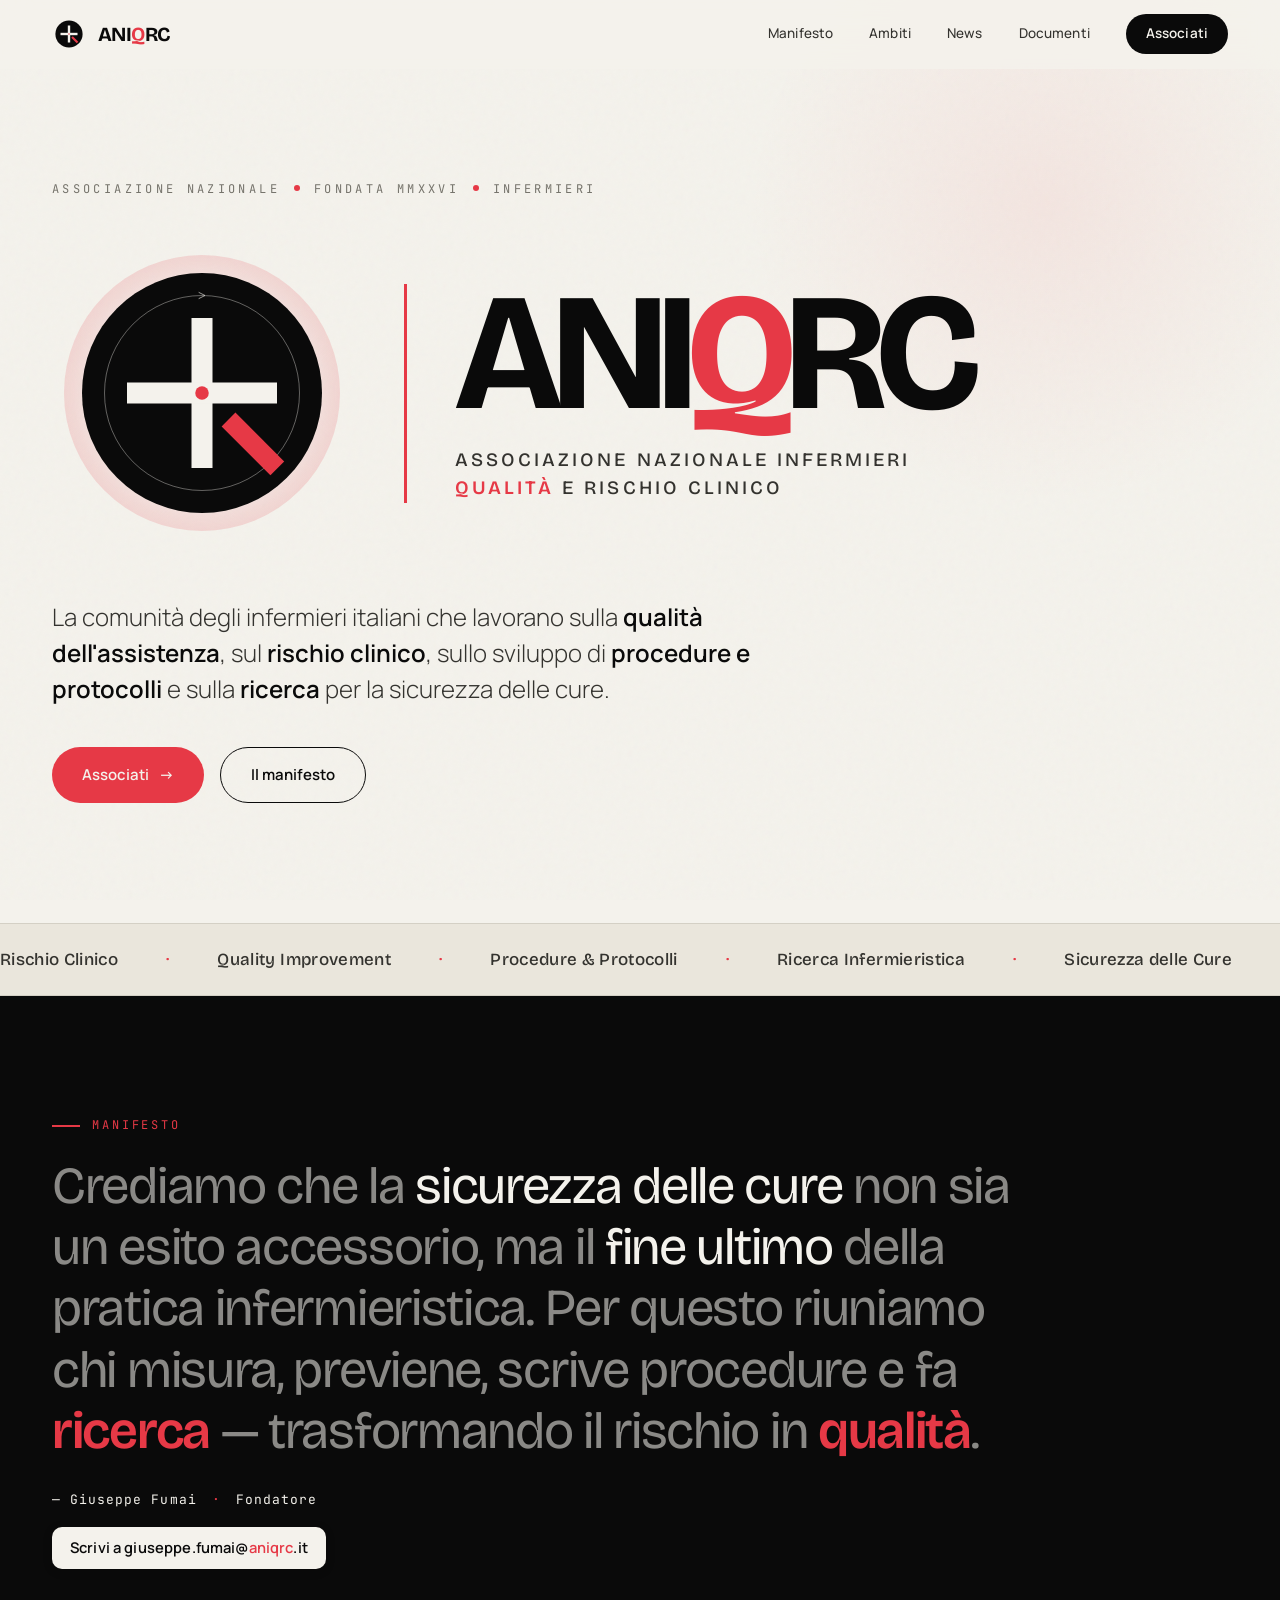
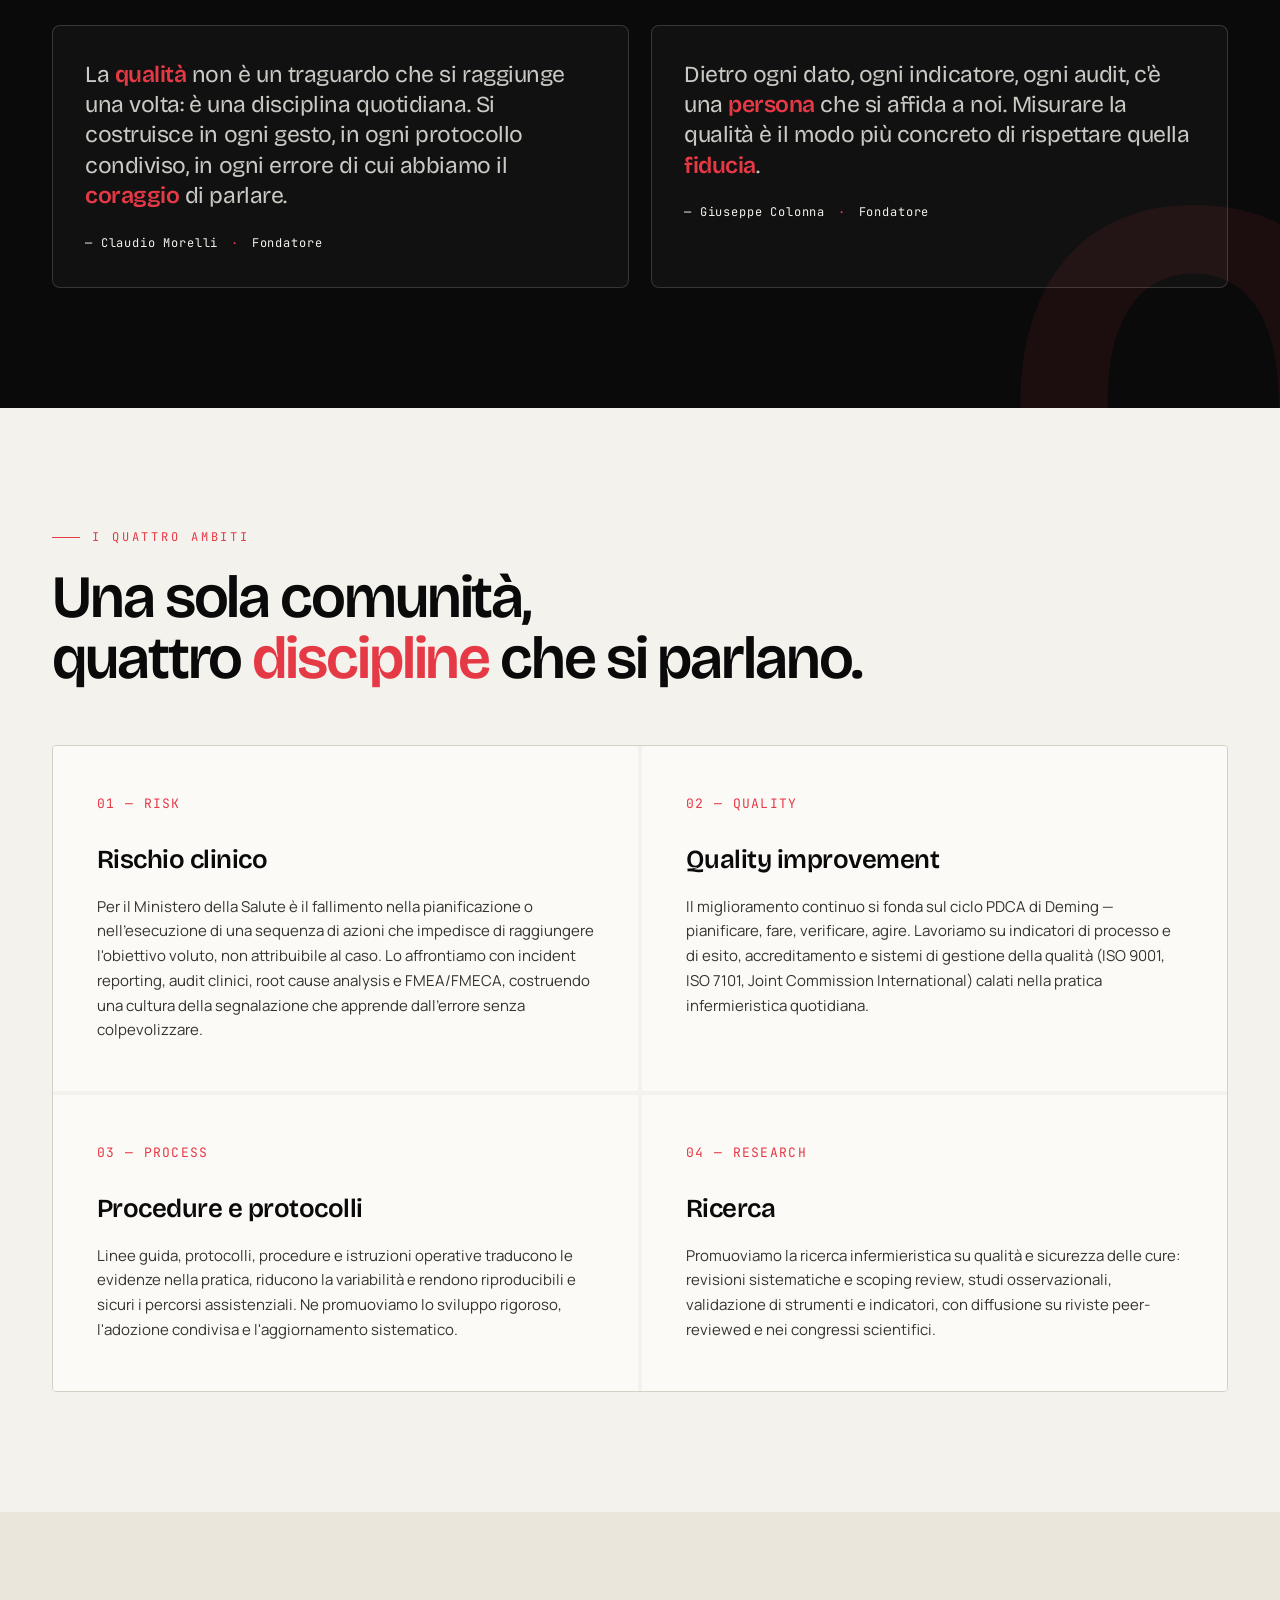
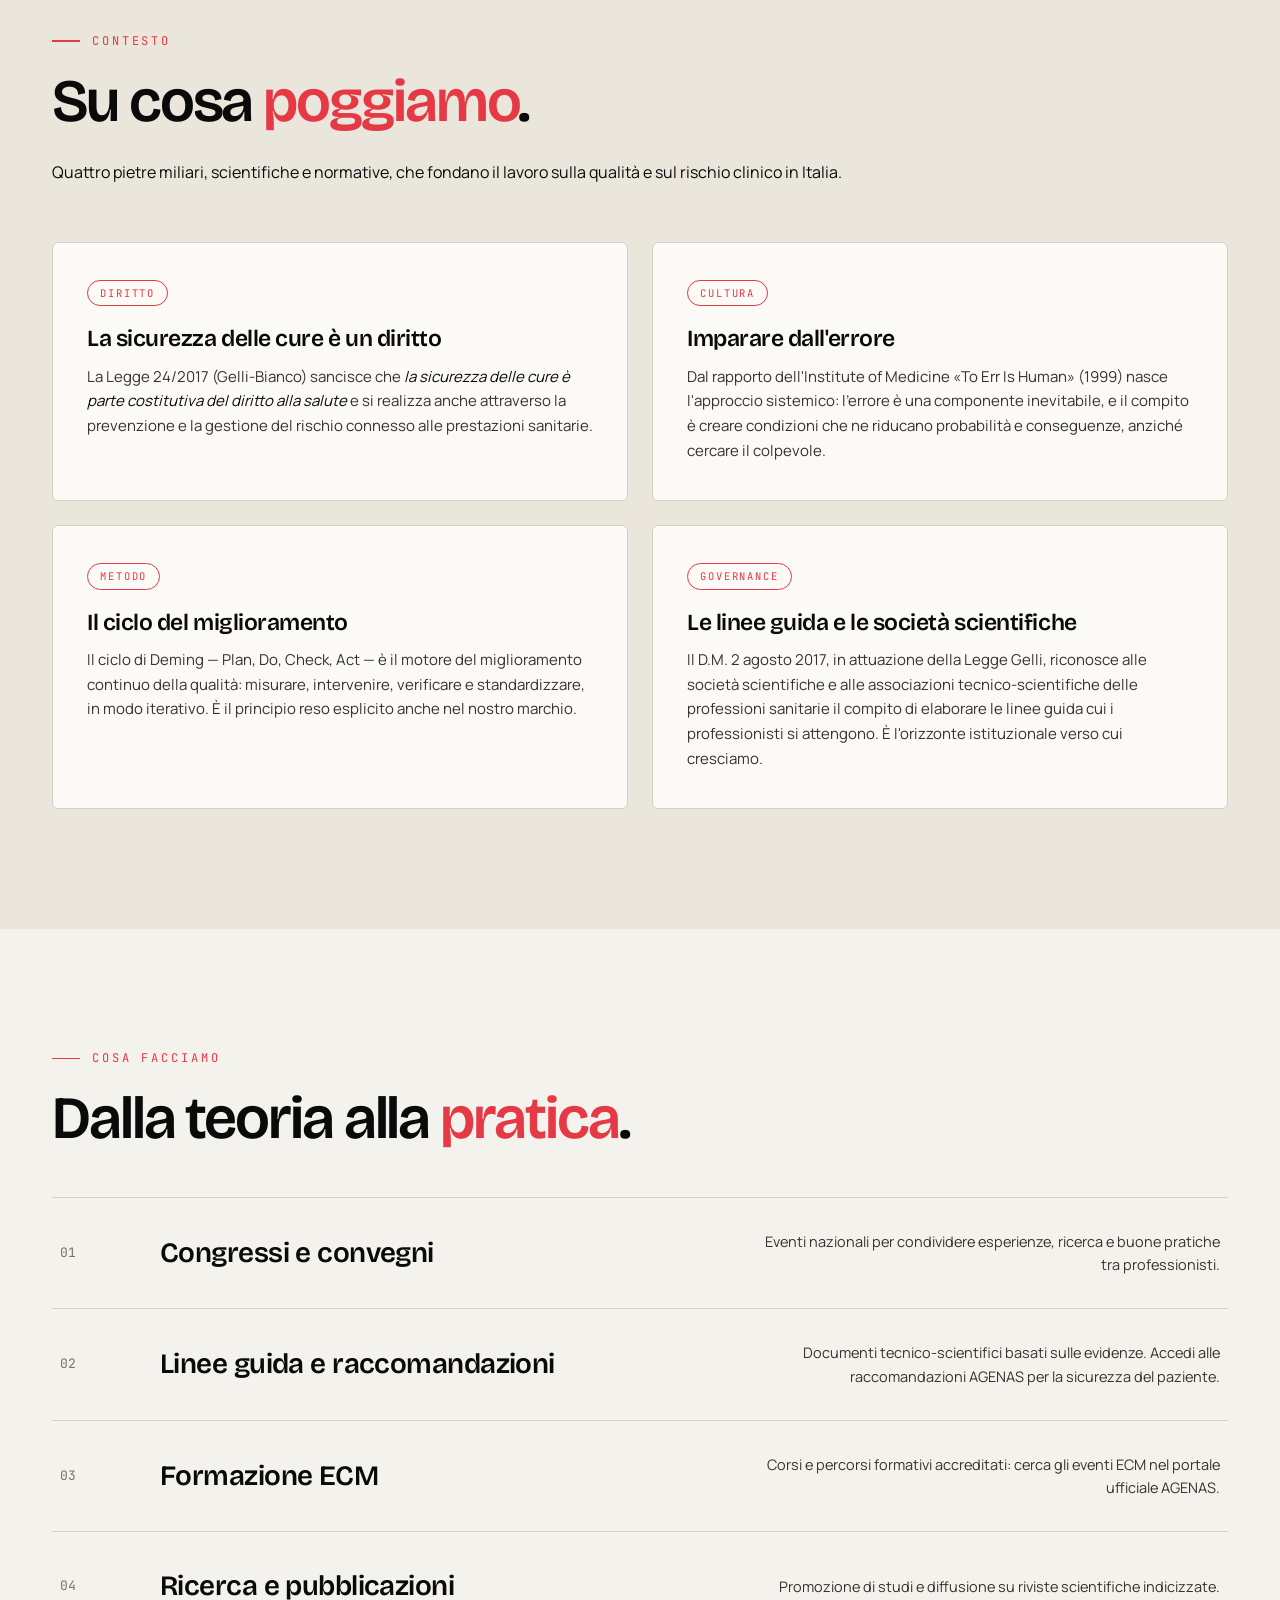
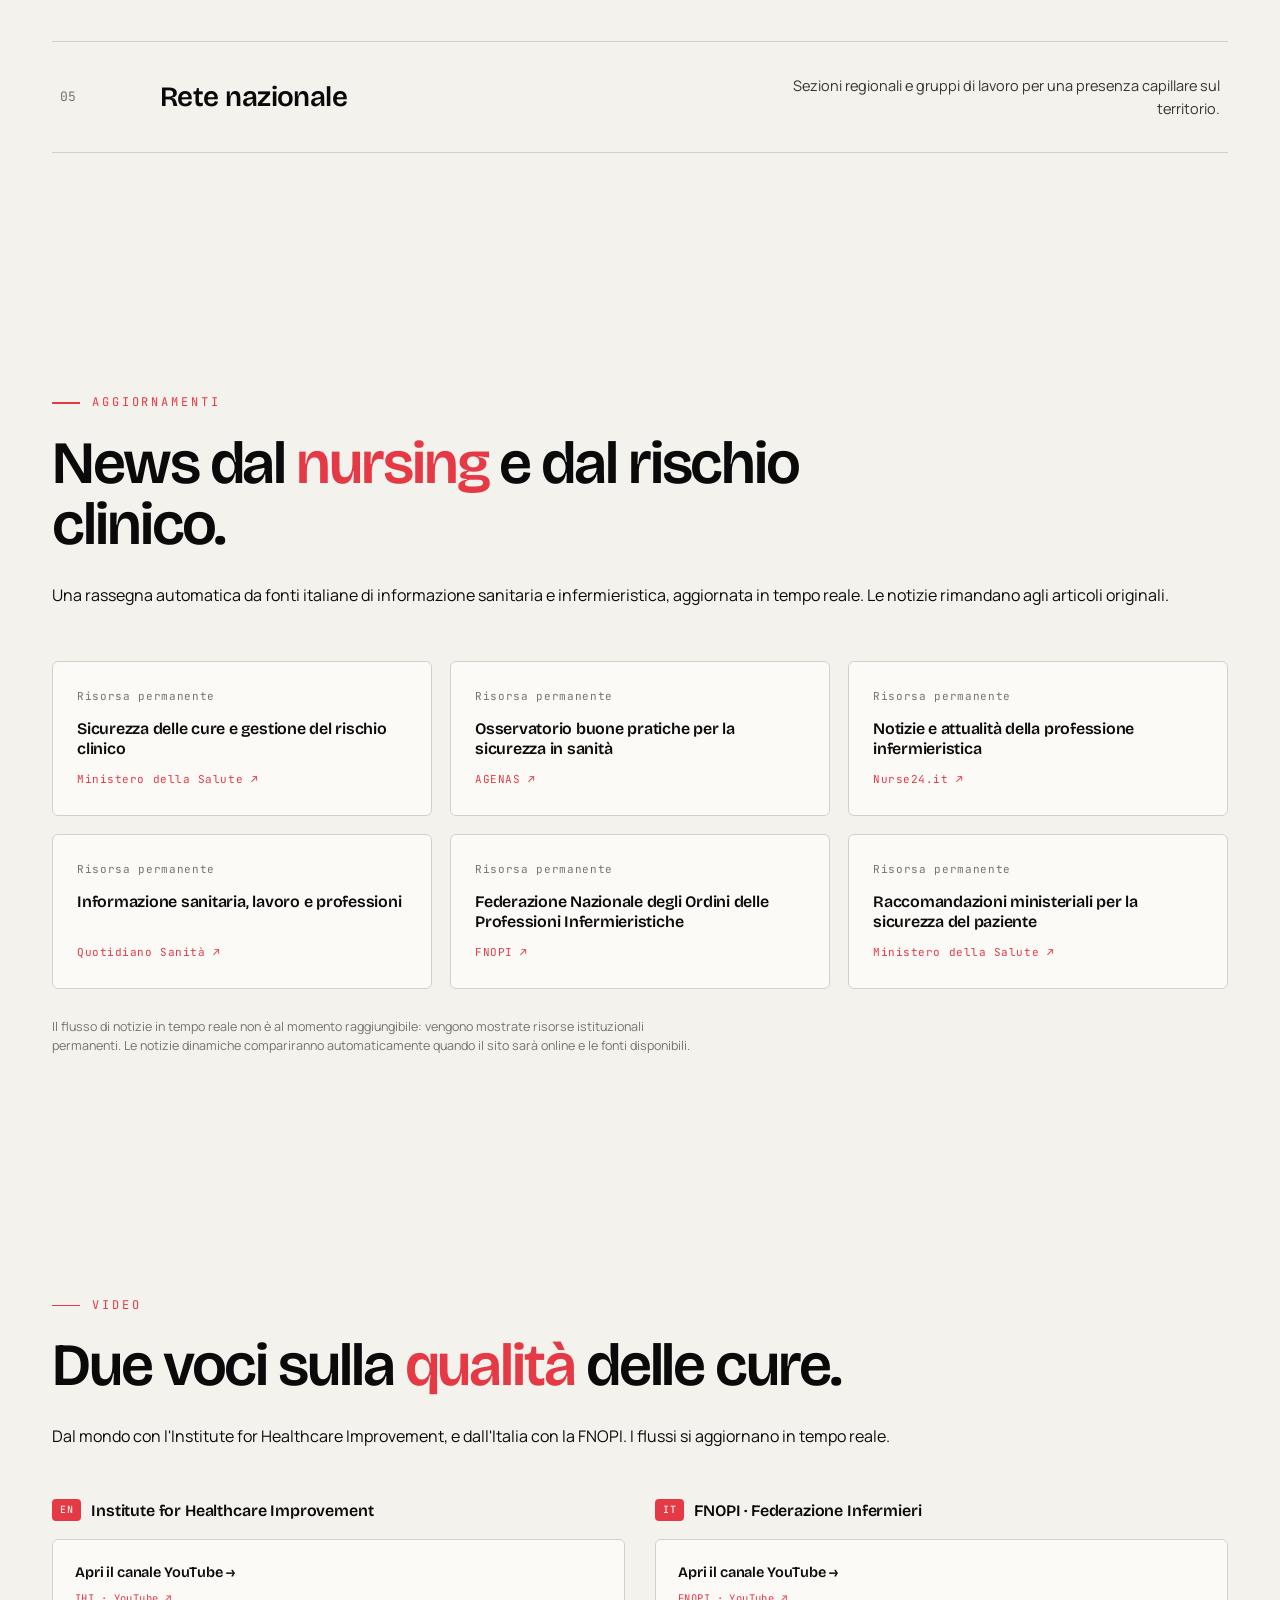
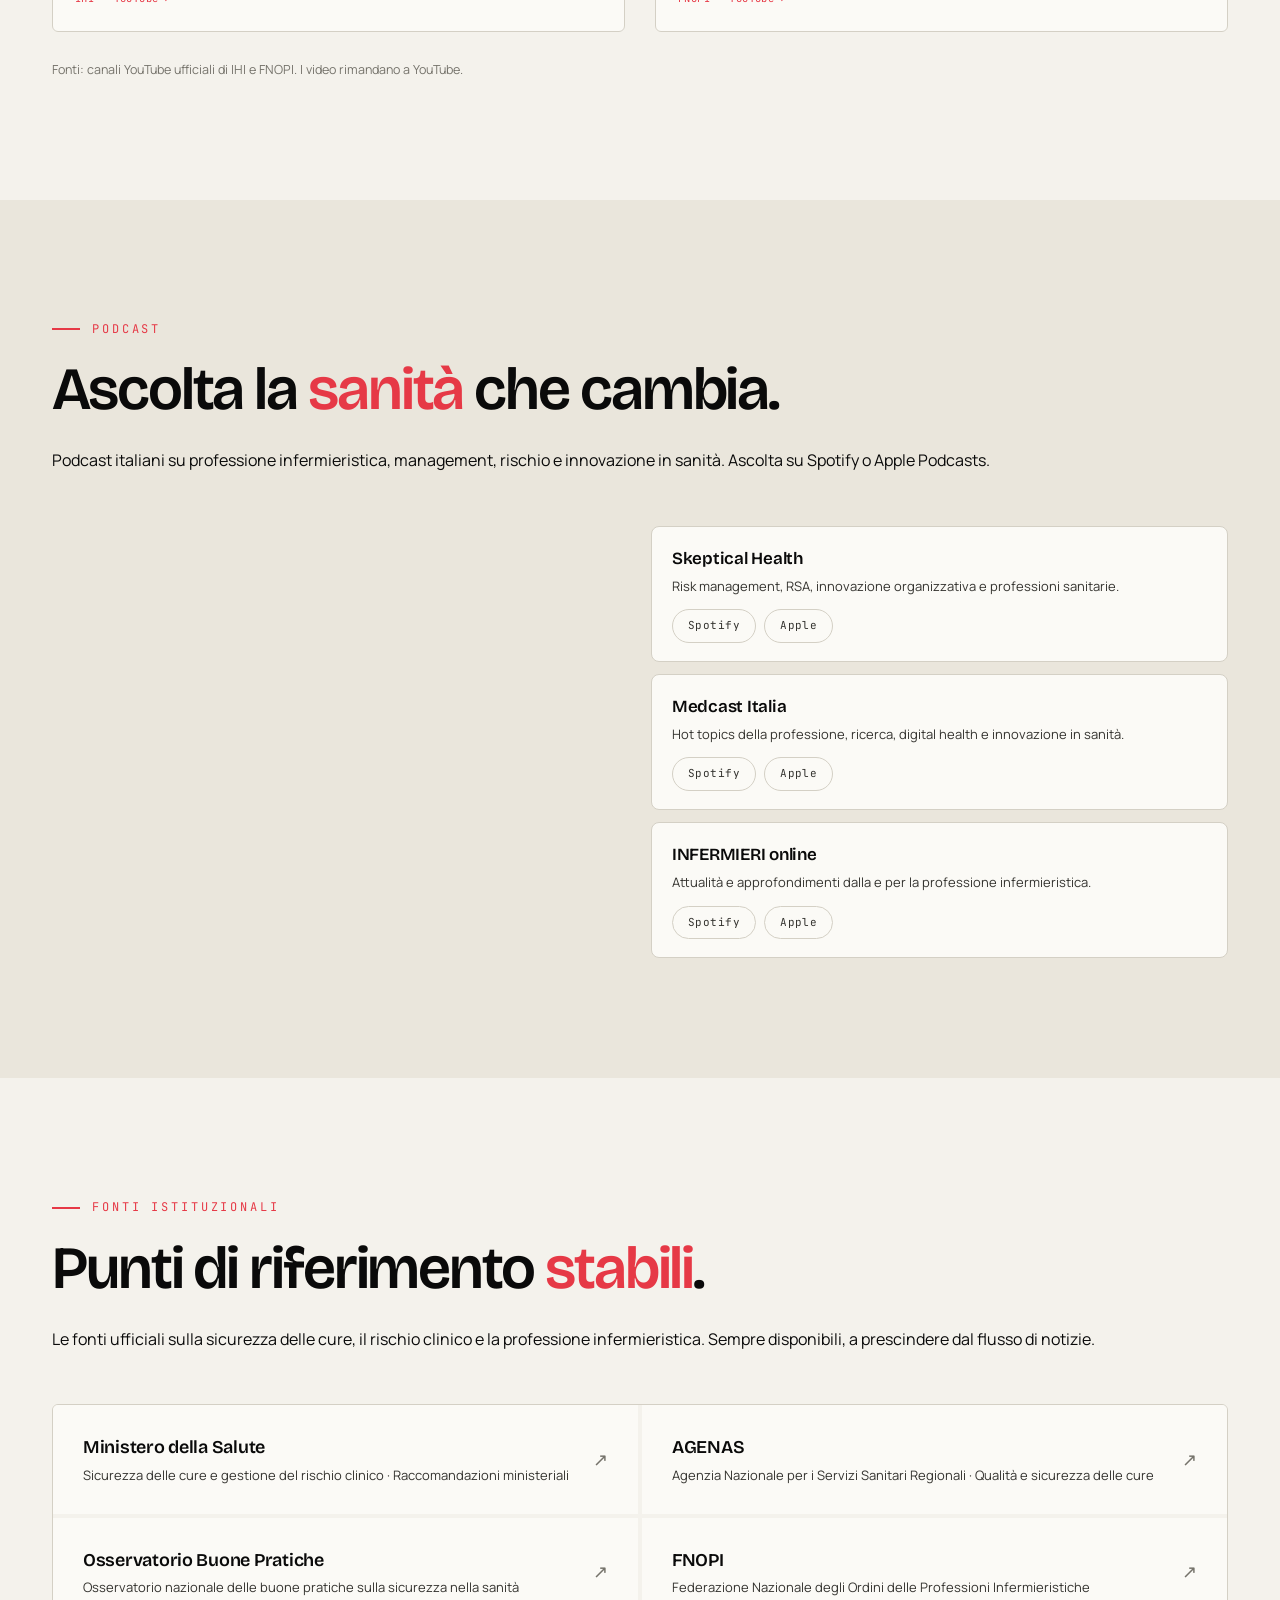
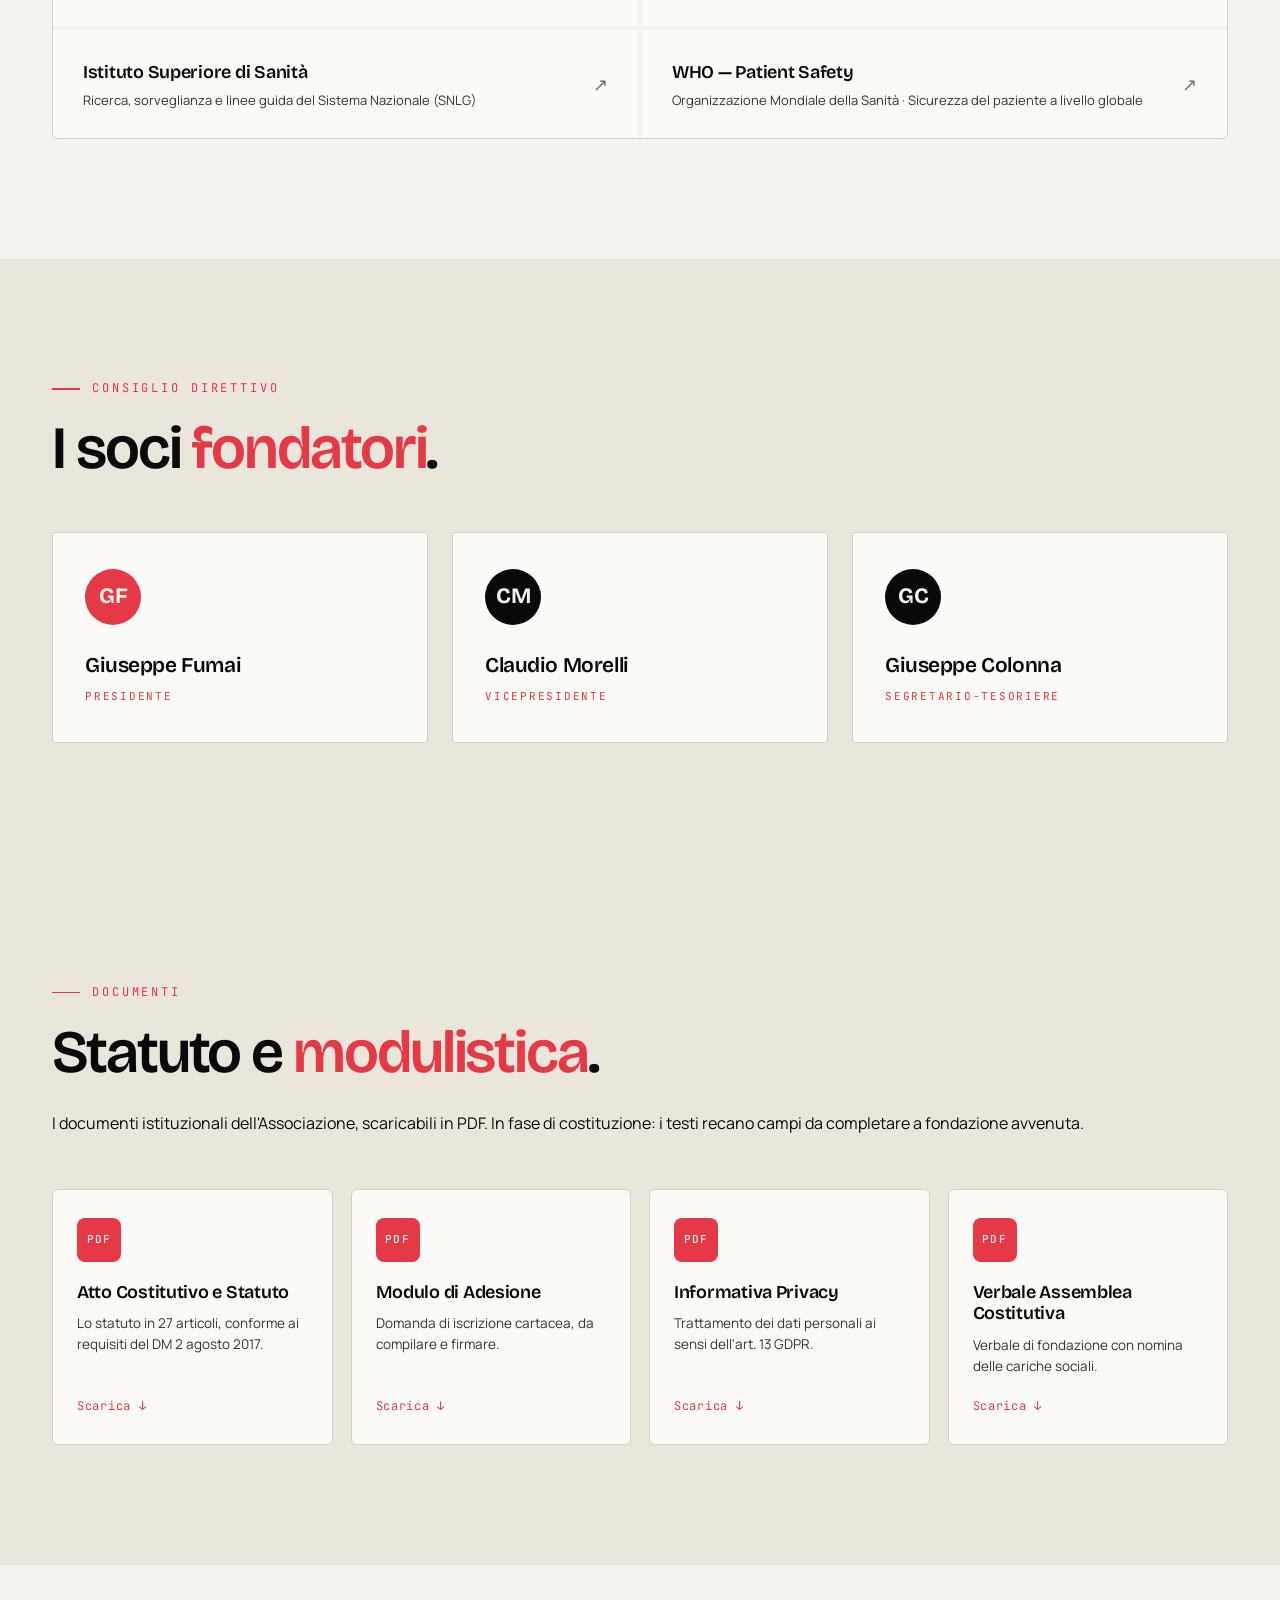
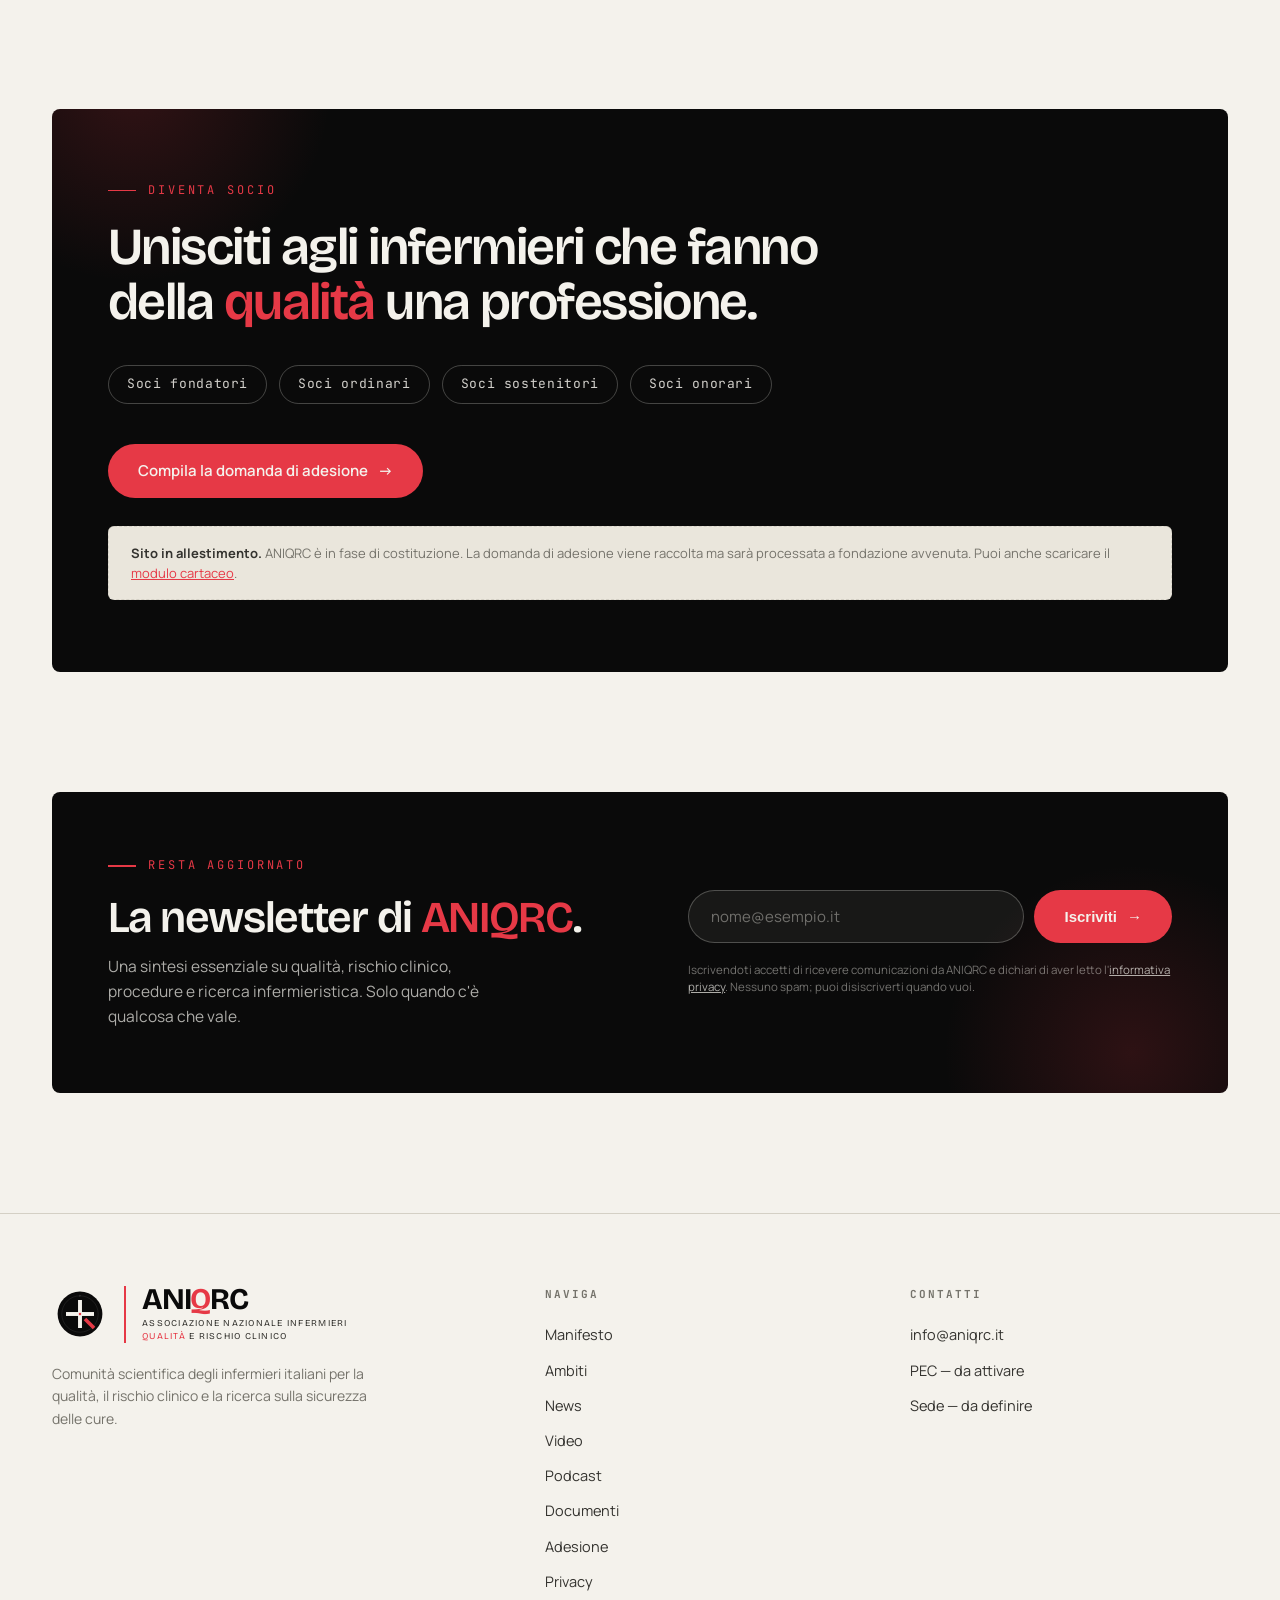
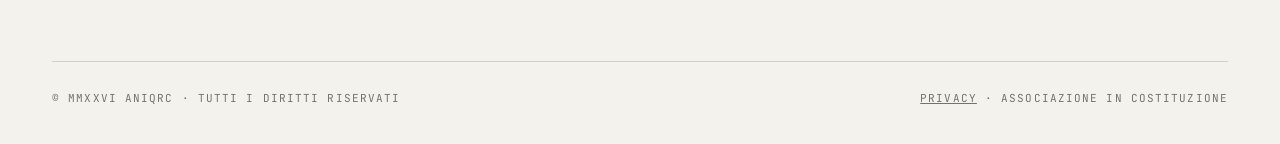
==== index.html @ 749e4c0c "Sostituisci" ====
<!DOCTYPE html>
<html lang="it">
<head>
<meta charset="UTF-8">
<meta name="viewport" content="width=device-width, initial-scale=1.0">
<title>ANIQRC — Associazione Nazionale Infermieri Qualità e Rischio Clinico</title>
<meta name="description" content="ANIQRC — Associazione Nazionale Infermieri Qualità e Rischio Clinico. La comunità degli infermieri italiani per la qualità dell'assistenza, il rischio clinico, le procedure e la ricerca sulla sicurezza delle cure.">
<meta name="theme-color" content="#0A0A0A">
<link rel="icon" type="image/svg+xml" href="favicon.svg">
<link rel="icon" type="image/png" sizes="32x32" href="favicon-32.png">
<link rel="icon" type="image/png" sizes="16x16" href="favicon-16.png">
<link rel="apple-touch-icon" sizes="180x180" href="apple-touch-icon.png">
<link rel="manifest" href="site.webmanifest">
<meta property="og:title" content="ANIQRC — Associazione Nazionale Infermieri Qualità e Rischio Clinico">
<meta property="og:description" content="La comunità degli infermieri italiani per la qualità, il rischio clinico e la ricerca sulla sicurezza delle cure.">
<meta property="og:type" content="website">
<meta property="og:image" content="og-image.png">
<meta name="twitter:card" content="summary_large_image">
<link rel="preconnect" href="https://fonts.googleapis.com">
<link rel="preconnect" href="https://fonts.gstatic.com" crossorigin>
<link href="https://fonts.googleapis.com/css2?family=Bricolage+Grotesque:opsz,wght@12..96,300..800&family=Manrope:wght@300;400;500;600;700&family=JetBrains+Mono:wght@400;500&display=swap" rel="stylesheet">
<style>
  :root {
    --bg: #F4F2EC;
    --bg-warm: #EAE6DC;
    --bg-card: #FBFAF6;
    --ink: #0A0A0A;
    --ink-soft: #34332F;
    --ink-mute: #75736B;
    --accent: #E63946;
    --accent-deep: #C0202E;
    --rule: #D4D0C5;
    --rule-soft: #E2DED4;
    --shadow: rgba(20, 18, 14, 0.08);
  }

  * { margin: 0; padding: 0; box-sizing: border-box; }
  html { scroll-behavior: smooth; }

  body {
    background: var(--bg);
    color: var(--ink);
    font-family: 'Manrope', sans-serif;
    line-height: 1.6;
    -webkit-font-smoothing: antialiased;
    overflow-x: hidden;
  }

  body::before {
    content: '';
    position: fixed;
    inset: 0;
    pointer-events: none;
    z-index: 1;
    opacity: 0.03;
    background-image: url("data:image/svg+xml,%3Csvg viewBox='0 0 200 200' xmlns='http://www.w3.org/2000/svg'%3E%3Cfilter id='n'%3E%3CfeTurbulence type='fractalNoise' baseFrequency='0.8' numOctaves='3'/%3E%3C/filter%3E%3Crect width='100%25' height='100%25' filter='url(%23n)'/%3E%3C/svg%3E");
    mix-blend-mode: multiply;
  }

  ::selection { background: var(--accent); color: var(--bg); }

  .wrap { max-width: 1240px; margin: 0 auto; padding: 0 32px; }

  @media (max-width: 640px) { .wrap { padding: 0 22px; } }

  /* ============ NAV ============ */
  nav {
    position: fixed;
    top: 0; left: 0; right: 0;
    z-index: 100;
    backdrop-filter: blur(14px);
    background: rgba(244, 242, 236, 0.82);
    border-bottom: 1px solid transparent;
    transition: border-color 0.4s, background 0.4s;
  }

  nav.scrolled { border-bottom-color: var(--rule); }

  .nav-inner {
    max-width: 1240px;
    margin: 0 auto;
    padding: 14px 32px;
    display: flex;
    justify-content: space-between;
    align-items: center;
  }

  @media (max-width: 640px) { .nav-inner { padding: 12px 22px; } }

  .nav-logo { display: flex; align-items: center; gap: 12px; text-decoration: none; }
  .nav-logo .nm { width: 34px; height: 34px; }
  .nav-logo .nm svg { width: 100%; height: 100%; display: block; }
  .nav-logo .nt {
    font-family: 'Bricolage Grotesque', sans-serif;
    font-weight: 700;
    font-size: 20px;
    letter-spacing: -0.03em;
    color: var(--ink);
  }
  .nav-logo .nt .q { color: var(--accent); }

  .nav-links { display: flex; gap: 36px; align-items: center; }
  .nav-links a {
    font-size: 13.5px;
    font-weight: 500;
    color: var(--ink-soft);
    text-decoration: none;
    letter-spacing: 0.01em;
    transition: color 0.25s;
    position: relative;
  }
  .nav-links a:not(.nav-cta)::after {
    content: '';
    position: absolute;
    left: 0; bottom: -4px;
    width: 0; height: 1.5px;
    background: var(--accent);
    transition: width 0.3s cubic-bezier(0.16,1,0.3,1);
  }
  .nav-links a:not(.nav-cta):hover { color: var(--ink); }
  .nav-links a:not(.nav-cta):hover::after { width: 100%; }

  .nav-cta {
    background: var(--ink);
    color: var(--bg) !important;
    padding: 9px 20px;
    border-radius: 100px;
    font-weight: 600 !important;
    transition: background 0.3s, transform 0.3s;
  }
  .nav-cta:hover { background: var(--accent); transform: translateY(-1px); }

  @media (max-width: 860px) { .nav-links a:not(.nav-cta) { display: none; } }

  /* ============ HERO ============ */
  .hero {
    position: relative;
    padding: 180px 0 120px;
    overflow: hidden;
  }

  .hero::after {
    content: '';
    position: absolute;
    top: -10%; right: -5%;
    width: 600px; height: 600px;
    background: radial-gradient(circle, rgba(230,57,70,0.07) 0%, transparent 70%);
    pointer-events: none;
    z-index: 0;
  }

  .hero-inner { position: relative; z-index: 2; }

  .hero-eyebrow {
    font-family: 'JetBrains Mono', monospace;
    font-size: 12px;
    letter-spacing: 0.28em;
    text-transform: uppercase;
    color: var(--ink-mute);
    margin-bottom: 44px;
    opacity: 0;
    animation: fadeUp 0.9s cubic-bezier(0.16,1,0.3,1) 0.1s forwards;
  }
  .hero-eyebrow .dot {
    display: inline-block; width: 6px; height: 6px;
    background: var(--accent); border-radius: 50%;
    margin: 0 14px; vertical-align: 2px;
  }

  /* THE BIG LOCKUP */
  .hero-lockup {
    display: flex;
    align-items: center;
    gap: 52px;
    margin-bottom: 56px;
  }

  @media (max-width: 820px) {
    .hero-lockup { flex-direction: column; align-items: flex-start; gap: 32px; }
  }

  .hero-mark {
    width: clamp(180px, 26vw, 300px);
    height: clamp(180px, 26vw, 300px);
    flex-shrink: 0;
    opacity: 0;
    animation: markIn 1.3s cubic-bezier(0.16,1,0.3,1) 0.2s forwards;
  }
  .hero-mark svg { width: 100%; height: 100%; display: block; }

  .cycle-ring {
    transform-origin: 200px 200px;
    animation: spin 36s linear infinite;
  }
  @keyframes spin { to { transform: rotate(360deg); } }

  .hero-text {
    border-left: 3px solid var(--accent);
    padding-left: 48px;
  }

  @media (max-width: 820px) {
    .hero-text { border-left: none; border-top: 3px solid var(--accent); padding-left: 0; padding-top: 32px; }
  }

  .hero-acronym {
    font-family: 'Bricolage Grotesque', sans-serif;
    font-weight: 700;
    font-size: clamp(72px, 13vw, 168px);
    letter-spacing: -0.055em;
    line-height: 0.84;
    color: var(--ink);
    margin-bottom: 22px;
    opacity: 0;
    animation: fadeUp 1s cubic-bezier(0.16,1,0.3,1) 0.35s forwards;
  }
  .hero-acronym .q { color: var(--accent); }

  .hero-name {
    font-family: 'Bricolage Grotesque', sans-serif;
    font-weight: 500;
    font-size: clamp(15px, 1.7vw, 19px);
    letter-spacing: 0.16em;
    text-transform: uppercase;
    color: var(--ink-soft);
    line-height: 1.5;
    opacity: 0;
    animation: fadeUp 1s cubic-bezier(0.16,1,0.3,1) 0.5s forwards;
  }
  .hero-name .q { color: var(--accent); font-weight: 600; }

  .hero-lead {
    font-size: clamp(18px, 2.2vw, 24px);
    line-height: 1.5;
    color: var(--ink-soft);
    max-width: 720px;
    margin-bottom: 40px;
    font-weight: 300;
    opacity: 0;
    animation: fadeUp 1s cubic-bezier(0.16,1,0.3,1) 0.65s forwards;
  }
  .hero-lead strong { font-weight: 600; color: var(--ink); }

  .hero-actions {
    display: flex; gap: 16px; flex-wrap: wrap;
    opacity: 0;
    animation: fadeUp 1s cubic-bezier(0.16,1,0.3,1) 0.8s forwards;
  }

  .btn {
    display: inline-flex; align-items: center; gap: 10px;
    padding: 15px 30px;
    border-radius: 100px;
    font-size: 15px; font-weight: 600;
    text-decoration: none;
    transition: all 0.3s cubic-bezier(0.16,1,0.3,1);
    cursor: pointer; border: none;
  }
  .btn-primary { background: var(--accent); color: var(--bg); }
  .btn-primary:hover { background: var(--accent-deep); transform: translateY(-2px); box-shadow: 0 8px 24px rgba(230,57,70,0.28); }
  .btn-ghost { background: transparent; color: var(--ink); border: 1.5px solid var(--ink); }
  .btn-ghost:hover { background: var(--ink); color: var(--bg); }
  .btn .arrow { transition: transform 0.3s; }
  .btn:hover .arrow { transform: translateX(4px); }

  /* ============ MARQUEE ============ */
  .marquee {
    border-top: 1px solid var(--rule);
    border-bottom: 1px solid var(--rule);
    padding: 22px 0;
    overflow: hidden;
    white-space: nowrap;
    background: var(--bg-warm);
  }
  .marquee-track {
    display: inline-flex;
    gap: 48px;
    animation: scroll-x 32s linear infinite;
    font-family: 'Bricolage Grotesque', sans-serif;
    font-size: 17px; font-weight: 500;
    color: var(--ink-soft);
    letter-spacing: 0.02em;
  }
  .marquee-track span .sep { color: var(--accent); margin-left: 48px; }
  @keyframes scroll-x { to { transform: translateX(-50%); } }

  /* ============ SECTION FRAMEWORK ============ */
  section { position: relative; z-index: 2; }
  .sec-pad { padding: 120px 0; }
  @media (max-width: 640px) { .sec-pad { padding: 80px 0; } }

  .sec-label {
    font-family: 'JetBrains Mono', monospace;
    font-size: 12px;
    letter-spacing: 0.24em;
    text-transform: uppercase;
    color: var(--accent);
    margin-bottom: 20px;
    display: flex; align-items: center; gap: 12px;
  }
  .sec-label::before {
    content: ''; width: 28px; height: 1.5px; background: var(--accent);
  }

  .sec-title {
    font-family: 'Bricolage Grotesque', sans-serif;
    font-weight: 600;
    font-size: clamp(34px, 5vw, 60px);
    letter-spacing: -0.035em;
    line-height: 1.02;
    color: var(--ink);
    margin-bottom: 28px;
    max-width: 880px;
  }
  .sec-title .q, .sec-title .accent { color: var(--accent); }

  /* ============ MANIFESTO ============ */
  .manifesto { background: var(--ink); color: var(--bg); position: relative; overflow: hidden; }
  .manifesto .deco-q {
    position: absolute;
    right: -8%; bottom: -28%;
    font-family: 'Bricolage Grotesque', sans-serif;
    font-weight: 700;
    font-size: 64vh;
    line-height: 1;
    color: var(--accent);
    opacity: 0.08;
    pointer-events: none;
    user-select: none;
  }
  .manifesto .sec-label { color: var(--accent); }
  .manifesto .sec-label::before { background: var(--accent); }
  .manifesto-quote {
    font-family: 'Bricolage Grotesque', sans-serif;
    font-weight: 400;
    font-size: clamp(26px, 4.2vw, 52px);
    letter-spacing: -0.025em;
    line-height: 1.18;
    max-width: 1000px;
    position: relative; z-index: 2;
  }
  .manifesto-quote .hl { color: var(--accent); font-weight: 600; }
  .manifesto-quote .soft { color: rgba(244,242,236,0.55); }

  .manifesto-attr {
    font-family: 'JetBrains Mono', monospace;
    font-size: 13px; letter-spacing: 0.08em;
    color: var(--bg); margin-top: 28px; position: relative; z-index: 2;
  }
  .manifesto-attr span { color: var(--accent); margin: 0 6px; }

  .manifesto-cards {
    display: grid; grid-template-columns: 1fr 1fr; gap: 22px;
    margin-top: 56px; position: relative; z-index: 2;
  }
  @media (max-width: 760px) { .manifesto-cards { grid-template-columns: 1fr; gap: 16px; } }
  .mcard {
    border: 1px solid rgba(244,242,236,0.16);
    border-radius: 8px;
    padding: 34px 32px;
    background: rgba(244,242,236,0.03);
    transition: border-color 0.4s, transform 0.4s cubic-bezier(0.16,1,0.3,1);
  }
  .mcard:hover { border-color: rgba(230,57,70,0.5); transform: translateY(-4px); }
  .mcard-quote {
    font-family: 'Bricolage Grotesque', sans-serif;
    font-weight: 400; font-size: clamp(18px, 2.2vw, 23px);
    letter-spacing: -0.02em; line-height: 1.32;
    color: rgba(244,242,236,0.82); margin-bottom: 22px;
  }
  .mcard-quote .hl { color: var(--accent); font-weight: 600; }
  .mcard-attr {
    font-family: 'JetBrains Mono', monospace;
    font-size: 12px; letter-spacing: 0.07em; color: var(--bg);
  }
  .mcard-attr span { color: var(--accent); margin: 0 5px; }

  /* ============ AMBITI ============ */
  .ambiti-grid {
    display: grid;
    grid-template-columns: repeat(2, 1fr);
    gap: 4px;
    margin-top: 56px;
    border: 1px solid var(--rule);
    border-radius: 4px;
    overflow: hidden;
  }
  @media (max-width: 720px) { .ambiti-grid { grid-template-columns: 1fr; } }

  .ambito {
    background: var(--bg-card);
    padding: 48px 44px;
    position: relative;
    overflow: hidden;
    transition: background 0.4s;
  }
  .ambito::before {
    content: '';
    position: absolute; left: 0; top: 0;
    width: 3px; height: 0;
    background: var(--accent);
    transition: height 0.5s cubic-bezier(0.16,1,0.3,1);
  }
  .ambito:hover { background: #fff; }
  .ambito:hover::before { height: 100%; }

  .ambito-num {
    font-family: 'JetBrains Mono', monospace;
    font-size: 13px;
    color: var(--accent);
    letter-spacing: 0.1em;
    margin-bottom: 24px;
  }
  .ambito h3 {
    font-family: 'Bricolage Grotesque', sans-serif;
    font-weight: 600;
    font-size: 26px;
    letter-spacing: -0.02em;
    color: var(--ink);
    margin-bottom: 14px;
  }
  .ambito p { font-size: 15px; color: var(--ink-soft); line-height: 1.65; }

  /* ============ ATTIVITÀ ============ */
  .attivita-list { margin-top: 48px; border-top: 1px solid var(--rule); }
  .att-row {
    display: grid;
    grid-template-columns: 72px 1fr auto;
    gap: 28px;
    align-items: center;
    padding: 32px 8px;
    border-bottom: 1px solid var(--rule);
    transition: padding 0.4s cubic-bezier(0.16,1,0.3,1), background 0.4s;
    cursor: default;
  }
  .att-row:hover { padding-left: 24px; padding-right: 24px; background: var(--bg-card); }
  .att-row .att-num {
    font-family: 'JetBrains Mono', monospace;
    font-size: 13px; color: var(--ink-mute);
  }
  .att-row .att-name {
    font-family: 'Bricolage Grotesque', sans-serif;
    font-weight: 600;
    font-size: clamp(20px, 2.6vw, 28px);
    letter-spacing: -0.02em;
    color: var(--ink);
  }
  .att-row .att-desc { font-size: 14.5px; color: var(--ink-soft); max-width: 460px; text-align: right; }
  @media (max-width: 720px) {
    .att-row { grid-template-columns: 48px 1fr; }
    .att-row .att-desc { display: none; }
  }
  a.att-row.att-link { text-decoration: none; color: inherit; cursor: pointer; }
  a.att-row.att-link:hover .att-name { color: var(--accent); }
  .att-go { color: var(--accent); font-size: 0.7em; opacity: 0; transform: translateX(-6px); display: inline-block; transition: opacity 0.3s, transform 0.3s; vertical-align: middle; }
  a.att-row.att-link:hover .att-go { opacity: 1; transform: translateX(0); }

  /* ============ DIRETTIVO ============ */
  .direttivo { background: var(--bg-warm); }
  .dir-grid {
    display: grid;
    grid-template-columns: repeat(3, 1fr);
    gap: 24px;
    margin-top: 52px;
  }
  @media (max-width: 720px) { .dir-grid { grid-template-columns: 1fr; gap: 16px; } }

  .dir-card {
    background: var(--bg-card);
    border: 1px solid var(--rule);
    border-radius: 4px;
    padding: 36px 32px;
    transition: transform 0.4s cubic-bezier(0.16,1,0.3,1), box-shadow 0.4s;
  }
  .dir-card:hover { transform: translateY(-4px); box-shadow: 0 16px 40px var(--shadow); }
  .dir-avatar {
    width: 56px; height: 56px;
    border-radius: 50%;
    background: var(--ink);
    color: var(--bg);
    display: flex; align-items: center; justify-content: center;
    font-family: 'Bricolage Grotesque', sans-serif;
    font-weight: 700; font-size: 22px;
    margin-bottom: 24px;
  }
  .dir-card.pres .dir-avatar { background: var(--accent); }
  .dir-name {
    font-family: 'Bricolage Grotesque', sans-serif;
    font-weight: 600; font-size: 21px;
    letter-spacing: -0.02em; color: var(--ink);
    margin-bottom: 6px;
  }
  .dir-role {
    font-family: 'JetBrains Mono', monospace;
    font-size: 11px; letter-spacing: 0.16em; text-transform: uppercase;
    color: var(--accent);
  }

  /* ============ ASSOCIATI / CTA ============ */
  .join-card {
    background: var(--ink);
    color: var(--bg);
    border-radius: 8px;
    padding: 72px 56px;
    position: relative;
    overflow: hidden;
    margin-top: 24px;
  }
  @media (max-width: 640px) { .join-card { padding: 48px 28px; } }
  .join-card::after {
    content: '';
    position: absolute; top: -40%; left: -10%;
    width: 400px; height: 400px;
    background: radial-gradient(circle, rgba(230,57,70,0.18) 0%, transparent 70%);
  }
  .join-inner { position: relative; z-index: 2; }
  .join-card .sec-label { color: var(--accent); }
  .join-card .sec-label::before { background: var(--accent); }
  .join-card h2 {
    font-family: 'Bricolage Grotesque', sans-serif;
    font-weight: 600;
    font-size: clamp(30px, 4.5vw, 52px);
    letter-spacing: -0.03em;
    line-height: 1.05;
    margin-bottom: 24px;
    max-width: 720px;
  }
  .join-card h2 .q { color: var(--accent); }
  .join-categories {
    display: flex; gap: 12px; flex-wrap: wrap;
    margin: 36px 0 40px;
  }
  .join-cat {
    border: 1px solid rgba(244,242,236,0.25);
    border-radius: 100px;
    padding: 8px 18px;
    font-size: 13px;
    color: rgba(244,242,236,0.85);
    font-family: 'JetBrains Mono', monospace;
    letter-spacing: 0.05em;
  }
  .join-cat .q { color: var(--accent); }

  /* ============ FOOTER ============ */
  footer { background: var(--bg); border-top: 1px solid var(--rule); padding: 72px 0 36px; }
  .foot-grid {
    display: grid;
    grid-template-columns: 1.4fr 1fr 1fr;
    gap: 48px;
    margin-bottom: 56px;
  }
  @media (max-width: 720px) { .foot-grid { grid-template-columns: 1fr; gap: 36px; } }

  .foot-brand .fb-lockup { display: flex; align-items: center; gap: 16px; margin-bottom: 20px; }
  .foot-brand .fb-mark { width: 56px; height: 56px; }
  .foot-brand .fb-mark svg { width: 100%; height: 100%; }
  .foot-brand .fb-text {
    border-left: 2px solid var(--accent);
    padding-left: 16px;
  }
  .foot-brand .fb-acr {
    font-family: 'Bricolage Grotesque', sans-serif;
    font-weight: 700; font-size: 30px; letter-spacing: -0.04em;
    line-height: 0.9; color: var(--ink);
  }
  .foot-brand .fb-acr .q { color: var(--accent); }
  .foot-brand .fb-full {
    font-family: 'Bricolage Grotesque', sans-serif;
    font-size: 9px; letter-spacing: 0.14em; text-transform: uppercase;
    color: var(--ink-soft); line-height: 1.45; margin-top: 4px;
  }
  .foot-brand .fb-full .q { color: var(--accent); }
  .foot-brand p { font-size: 14px; color: var(--ink-mute); max-width: 320px; }

  .foot-col h4 {
    font-family: 'JetBrains Mono', monospace;
    font-size: 11px; letter-spacing: 0.18em; text-transform: uppercase;
    color: var(--ink-mute); margin-bottom: 20px;
  }
  .foot-col a, .foot-col p {
    display: block;
    font-size: 14.5px; color: var(--ink-soft);
    text-decoration: none; margin-bottom: 12px;
    transition: color 0.25s;
  }
  .foot-col a:hover { color: var(--accent); }

  .foot-bottom {
    border-top: 1px solid var(--rule);
    padding-top: 28px;
    display: flex; justify-content: space-between; flex-wrap: wrap; gap: 16px;
    font-family: 'JetBrains Mono', monospace;
    font-size: 11px; letter-spacing: 0.1em; text-transform: uppercase;
    color: var(--ink-mute);
  }

  .note-banner {
    background: var(--bg-warm);
    border: 1px dashed var(--rule);
    border-radius: 6px;
    padding: 16px 22px;
    margin-top: 28px;
    font-size: 13px;
    color: var(--ink-mute);
    line-height: 1.55;
  }
  .note-banner strong { color: var(--ink-soft); }

  /* ============ CONTESTO ============ */
  .contesto-grid {
    display: grid;
    grid-template-columns: repeat(2, 1fr);
    gap: 24px;
    margin-top: 56px;
  }
  @media (max-width: 720px) { .contesto-grid { grid-template-columns: 1fr; gap: 16px; } }

  .ctx {
    background: var(--bg-card);
    border: 1px solid var(--rule);
    border-radius: 6px;
    padding: 36px 34px;
    transition: transform 0.4s cubic-bezier(0.16,1,0.3,1), box-shadow 0.4s;
  }
  .ctx:hover { transform: translateY(-4px); box-shadow: 0 16px 40px var(--shadow); }
  .ctx-tag {
    display: inline-block;
    font-family: 'JetBrains Mono', monospace;
    font-size: 10.5px; letter-spacing: 0.18em; text-transform: uppercase;
    color: var(--accent);
    border: 1px solid var(--accent);
    border-radius: 100px;
    padding: 4px 12px;
    margin-bottom: 20px;
  }
  .ctx-h {
    font-family: 'Bricolage Grotesque', sans-serif;
    font-weight: 600; font-size: 23px; letter-spacing: -0.02em;
    color: var(--ink); margin-bottom: 12px; line-height: 1.15;
  }
  .ctx p { font-size: 15px; color: var(--ink-soft); line-height: 1.65; }
  .ctx em { color: var(--ink); font-style: italic; }

  /* ============ NEWS ============ */
  .news-grid {
    display: grid;
    grid-template-columns: repeat(3, 1fr);
    gap: 18px;
    margin-top: 52px;
    min-height: 120px;
  }
  @media (max-width: 940px) { .news-grid { grid-template-columns: repeat(2, 1fr); } }
  @media (max-width: 620px) { .news-grid { grid-template-columns: 1fr; } }

  .news-loading {
    grid-column: 1 / -1;
    font-family: 'JetBrains Mono', monospace;
    font-size: 13px; color: var(--ink-mute); letter-spacing: 0.05em;
    padding: 32px 0;
  }
  .news-loading::after { content: ''; animation: dots 1.4s steps(4,end) infinite; }
  @keyframes dots { 0%{content:'';} 25%{content:'.';} 50%{content:'..';} 75%{content:'...';} }

  .news-card {
    background: var(--bg-card);
    border: 1px solid var(--rule);
    border-radius: 6px;
    padding: 26px 24px;
    display: flex; flex-direction: column;
    text-decoration: none;
    transition: transform 0.35s cubic-bezier(0.16,1,0.3,1), box-shadow 0.35s, border-color 0.35s;
    position: relative; overflow: hidden;
  }
  .news-card::before {
    content: ''; position: absolute; left:0; top:0; height: 3px; width: 0;
    background: var(--accent); transition: width 0.4s cubic-bezier(0.16,1,0.3,1);
  }
  .news-card:hover { transform: translateY(-4px); box-shadow: 0 16px 40px var(--shadow); border-color: var(--accent); }
  .news-card:hover::before { width: 100%; }

  .news-date {
    font-family: 'JetBrains Mono', monospace;
    font-size: 11px; letter-spacing: 0.06em; color: var(--ink-mute);
    margin-bottom: 14px;
  }
  .news-title {
    font-family: 'Bricolage Grotesque', sans-serif;
    font-weight: 600; font-size: 18px; line-height: 1.25; letter-spacing: -0.015em;
    color: var(--ink); margin-bottom: 12px;
  }
  .news-excerpt {
    font-size: 13.5px; color: var(--ink-soft); line-height: 1.55;
    margin-bottom: 20px; flex: 1;
  }
  .news-source {
    font-family: 'JetBrains Mono', monospace;
    font-size: 11px; letter-spacing: 0.05em; color: var(--accent);
    margin-top: auto;
  }
  .news-note {
    margin-top: 28px; font-size: 12.5px; color: var(--ink-mute);
    line-height: 1.55; max-width: 640px;
  }

  /* fallback resource cards reuse .news-card */
  .news-card.res .news-title { font-size: 16px; }

  /* ============ NEWSLETTER ============ */
  .nl-card {
    background: var(--ink);
    color: var(--bg);
    border-radius: 8px;
    padding: 64px 56px;
    display: grid;
    grid-template-columns: 1.1fr 1fr;
    gap: 48px;
    align-items: center;
    position: relative;
    overflow: hidden;
  }
  @media (max-width: 820px) { .nl-card { grid-template-columns: 1fr; gap: 32px; padding: 48px 30px; } }
  .nl-card::after {
    content: '';
    position: absolute; bottom: -50%; right: -8%;
    width: 380px; height: 380px;
    background: radial-gradient(circle, rgba(230,57,70,0.16) 0%, transparent 70%);
    pointer-events: none;
  }
  .nl-card .sec-label { color: var(--accent); }
  .nl-card .sec-label::before { background: var(--accent); }
  .nl-left { position: relative; z-index: 2; }
  .nl-title {
    font-family: 'Bricolage Grotesque', sans-serif;
    font-weight: 600; font-size: clamp(28px, 4vw, 44px);
    letter-spacing: -0.03em; line-height: 1.02; margin-bottom: 14px;
  }
  .nl-title .q { color: var(--accent); }
  .nl-sub { font-size: 15.5px; color: rgba(244,242,236,0.7); line-height: 1.6; max-width: 420px; }
  .nl-right { position: relative; z-index: 2; }
  .nl-form { display: flex; gap: 10px; flex-wrap: wrap; }
  .nl-input {
    flex: 1; min-width: 180px;
    background: rgba(244,242,236,0.06);
    border: 1.5px solid rgba(244,242,236,0.25);
    border-radius: 100px;
    padding: 15px 22px;
    color: var(--bg);
    font-family: 'Manrope', sans-serif; font-size: 15px;
    transition: border-color 0.3s, background 0.3s;
  }
  .nl-input::placeholder { color: rgba(244,242,236,0.4); }
  .nl-input:focus { outline: none; border-color: var(--accent); background: rgba(244,242,236,0.1); }
  .nl-input.err { border-color: var(--accent); }
  .nl-btn { white-space: nowrap; }
  .nl-msg {
    margin-top: 16px; font-size: 14px; font-weight: 500;
    min-height: 20px; opacity: 0; transition: opacity 0.3s;
  }
  .nl-msg.show { opacity: 1; }
  .nl-msg.ok { color: #5FBF8B; }
  .nl-msg.bad { color: var(--accent-soft, #FF6B74); }
  .nl-privacy { margin-top: 18px; font-size: 11.5px; color: rgba(244,242,236,0.45); line-height: 1.5; }

  /* ============ FONTI ISTITUZIONALI ============ */
  .fonti-list {
    margin-top: 52px;
    display: grid;
    grid-template-columns: repeat(2, 1fr);
    gap: 4px;
    border: 1px solid var(--rule);
    border-radius: 6px;
    overflow: hidden;
  }
  @media (max-width: 720px) { .fonti-list { grid-template-columns: 1fr; } }
  .fonte {
    display: flex; align-items: center; justify-content: space-between; gap: 20px;
    background: var(--bg-card);
    padding: 28px 30px;
    text-decoration: none;
    transition: background 0.3s, padding 0.3s cubic-bezier(0.16,1,0.3,1);
    position: relative;
  }
  .fonte::before {
    content: ''; position: absolute; left: 0; top: 0; bottom: 0; width: 3px;
    background: var(--accent); transform: scaleY(0); transform-origin: top;
    transition: transform 0.4s cubic-bezier(0.16,1,0.3,1);
  }
  .fonte:hover { background: #fff; padding-left: 38px; }
  .fonte:hover::before { transform: scaleY(1); }
  .fonte-name {
    font-family: 'Bricolage Grotesque', sans-serif;
    font-weight: 600; font-size: 18px; letter-spacing: -0.015em;
    color: var(--ink); margin-bottom: 4px;
  }
  .fonte-desc { font-size: 13px; color: var(--ink-soft); line-height: 1.5; }
  .fonte-arrow {
    font-size: 18px; color: var(--ink-mute); flex-shrink: 0;
    transition: color 0.3s, transform 0.3s;
  }
  .fonte:hover .fonte-arrow { color: var(--accent); transform: translate(3px,-3px); }

  /* ============ DOCUMENTI ============ */
  .doc-grid {
    display: grid;
    grid-template-columns: repeat(4, 1fr);
    gap: 18px;
    margin-top: 52px;
  }
  @media (max-width: 940px) { .doc-grid { grid-template-columns: repeat(2, 1fr); } }
  @media (max-width: 560px) { .doc-grid { grid-template-columns: 1fr; } }
  .doc-card {
    background: var(--bg-card);
    border: 1px solid var(--rule);
    border-radius: 6px;
    padding: 28px 24px;
    text-decoration: none;
    display: flex; flex-direction: column;
    transition: transform 0.35s cubic-bezier(0.16,1,0.3,1), box-shadow 0.35s, border-color 0.35s;
  }
  .doc-card:hover { transform: translateY(-4px); box-shadow: 0 16px 40px var(--shadow); border-color: var(--accent); }
  .doc-ico {
    font-family: 'JetBrains Mono', monospace;
    font-size: 11px; font-weight: 500; letter-spacing: 0.1em;
    color: var(--bg); background: var(--accent);
    width: 44px; height: 44px; border-radius: 8px;
    display: flex; align-items: center; justify-content: center;
    margin-bottom: 20px;
  }
  .doc-name {
    font-family: 'Bricolage Grotesque', sans-serif;
    font-weight: 600; font-size: 18px; line-height: 1.2; letter-spacing: -0.015em;
    color: var(--ink); margin-bottom: 10px;
  }
  .doc-desc { font-size: 13.5px; color: var(--ink-soft); line-height: 1.55; margin-bottom: 20px; flex: 1; }
  .doc-link { font-family: 'JetBrains Mono', monospace; font-size: 12px; letter-spacing: 0.06em; color: var(--accent); margin-top: auto; }

  /* ============ VIDEO ============ */
  .video-channels { display:grid; grid-template-columns:1fr 1fr; gap:30px; margin-top:48px; }
  @media (max-width:820px){ .video-channels{ grid-template-columns:1fr; gap:36px; } }
  .vc-head { font-family:'Bricolage Grotesque',sans-serif; font-weight:600; font-size:16px; letter-spacing:-0.01em; color:var(--ink); margin-bottom:16px; display:flex; align-items:center; gap:10px; }
  .vc-flag { font-family:'JetBrains Mono',monospace; font-size:10px; font-weight:500; letter-spacing:0.06em; background:var(--accent); color:var(--bg); padding:3px 8px; border-radius:4px; }
  .video-grid-2 { display:grid; grid-template-columns:1fr 1fr; gap:14px; min-height:80px; }
  @media (max-width:520px){ .video-grid-2{ grid-template-columns:1fr; } }
  .video-card { background:var(--bg-card); border:1px solid var(--rule); border-radius:6px; overflow:hidden; text-decoration:none; transition:transform .35s cubic-bezier(0.16,1,0.3,1), box-shadow .35s, border-color .35s; display:flex; flex-direction:column; }
  .video-card:hover { transform:translateY(-4px); box-shadow:0 16px 40px var(--shadow); border-color:var(--accent); }
  .video-thumb { aspect-ratio:16/9; background:#dcd8cf center/cover no-repeat; position:relative; }
  .video-play { position:absolute; inset:0; margin:auto; width:46px; height:46px; display:flex; align-items:center; justify-content:center; background:rgba(230,57,70,0.92); color:#fff; border-radius:50%; font-size:14px; transition:transform .3s; }
  .video-card:hover .video-play { transform:scale(1.12); }
  .video-title { font-family:'Bricolage Grotesque',sans-serif; font-weight:600; font-size:14.5px; line-height:1.25; letter-spacing:-0.01em; color:var(--ink); padding:15px 15px 6px; }
  .video-src { font-family:'JetBrains Mono',monospace; font-size:10.5px; letter-spacing:0.04em; color:var(--accent); padding:0 15px 15px; margin-top:auto; }

  /* ============ PODCAST ============ */
  .podcast-wrap { margin-top:52px; display:grid; grid-template-columns:1fr 1fr; gap:22px; align-items:start; }
  @media (max-width:820px){ .podcast-wrap{ grid-template-columns:1fr; } }
  .pod-embed iframe { width:100%; border:none; border-radius:12px; display:block; }
  .pod-cards { display:flex; flex-direction:column; gap:12px; }
  .pod-card { background:var(--bg-card); border:1px solid var(--rule); border-radius:8px; padding:18px 20px; transition:border-color .3s, transform .3s; }
  .pod-card:hover { border-color:var(--accent); transform:translateX(4px); }
  .pod-name { font-family:'Bricolage Grotesque',sans-serif; font-weight:600; font-size:17px; letter-spacing:-0.015em; color:var(--ink); margin-bottom:5px; }
  .pod-desc { font-size:13px; color:var(--ink-soft); line-height:1.5; margin-bottom:13px; }
  .pod-btns { display:flex; gap:8px; }
  .pod-btns a { font-family:'JetBrains Mono',monospace; font-size:11px; letter-spacing:0.04em; text-decoration:none; padding:7px 15px; border-radius:100px; border:1px solid var(--rule); color:var(--ink-soft); transition:all .25s; }
  .pod-btns a:hover { border-color:var(--accent); color:var(--accent); }
  .pod-btns a.spo:hover { background:#1DB954; color:#fff; border-color:#1DB954; }

  .js .reveal { opacity: 0; transform: translateY(36px); transition: opacity 0.9s cubic-bezier(0.16,1,0.3,1), transform 0.9s cubic-bezier(0.16,1,0.3,1); }
  .reveal.in { opacity: 1; transform: translateY(0); }

  @keyframes fadeUp { from { opacity: 0; transform: translateY(28px); } to { opacity: 1; transform: translateY(0); } }
  @keyframes markIn { from { opacity: 0; transform: scale(0.88) rotate(-8deg); } to { opacity: 1; transform: scale(1) rotate(0); } }
</style>
<script>document.documentElement.className += ' js';</script>
</head>
<body>

<!-- ============ NAV ============ -->
<nav id="nav">
  <div class="nav-inner">
    <a href="#top" class="nav-logo">
      <span class="nm">
        <svg viewBox="0 0 400 400" xmlns="http://www.w3.org/2000/svg">
          <circle cx="200" cy="200" r="160" fill="#0A0A0A"/>
          <rect x="186" y="100" width="28" height="200" fill="#F4F2EC"/>
          <rect x="100" y="186" width="200" height="28" fill="#F4F2EC"/>
          <circle cx="200" cy="200" r="9" fill="#E63946"/>
          <g transform="translate(200,200) rotate(45)"><rect x="50" y="-13" width="92" height="26" fill="#E63946"/></g>
        </svg>
      </span>
      <span class="nt">ANI<span class="q">Q</span>RC</span>
    </a>
    <div class="nav-links">
      <a href="#manifesto">Manifesto</a>
      <a href="#ambiti">Ambiti</a>
      <a href="#news">News</a>
      <a href="#documenti">Documenti</a>
      <a href="adesione.html" class="nav-cta">Associati</a>
    </div>
  </div>
</nav>

<!-- ============ HERO ============ -->
<header class="hero" id="top">
  <div class="wrap hero-inner">
    <div class="hero-eyebrow">Associazione Nazionale<span class="dot"></span>Fondata MMXXVI<span class="dot"></span>Infermieri</div>

    <div class="hero-lockup">
      <div class="hero-mark">
        <svg viewBox="0 0 400 400" xmlns="http://www.w3.org/2000/svg" role="img" aria-label="Marchio ANIQRC">
          <defs>
            <radialGradient id="halo" cx="50%" cy="50%" r="50%">
              <stop offset="62%" stop-color="#E63946" stop-opacity="0"/>
              <stop offset="100%" stop-color="#E63946" stop-opacity="0.16"/>
            </radialGradient>
          </defs>
          <circle cx="200" cy="200" r="184" fill="url(#halo)"/>
          <circle cx="200" cy="200" r="160" fill="#0A0A0A"/>
          <g class="cycle-ring">
            <circle cx="200" cy="200" r="130" fill="none" stroke="#F4F2EC" stroke-width="1" opacity="0.5"/>
            <path d="M 196,66 L 204,70 L 196,74" fill="none" stroke="#F4F2EC" stroke-width="1.2" stroke-linecap="round" stroke-linejoin="round" opacity="0.7"/>
          </g>
          <rect x="186" y="100" width="28" height="200" fill="#F4F2EC"/>
          <rect x="100" y="186" width="200" height="28" fill="#F4F2EC"/>
          <circle cx="200" cy="200" r="9" fill="#E63946"/>
          <g transform="translate(200,200) rotate(45)"><rect x="50" y="-13" width="92" height="26" fill="#E63946"/></g>
        </svg>
      </div>

      <div class="hero-text">
        <h1 class="hero-acronym">ANI<span class="q">Q</span>RC</h1>
        <p class="hero-name">Associazione Nazionale Infermieri<br><span class="q">Qualità</span> e Rischio Clinico</p>
      </div>
    </div>

    <p class="hero-lead">
      La comunità degli infermieri italiani che lavorano sulla <strong>qualità dell'assistenza</strong>, sul <strong>rischio clinico</strong>, sullo sviluppo di <strong>procedure e protocolli</strong> e sulla <strong>ricerca</strong> per la sicurezza delle cure.
    </p>

    <div class="hero-actions">
      <a href="#associati" class="btn btn-primary">Associati <span class="arrow">→</span></a>
      <a href="#manifesto" class="btn btn-ghost">Il manifesto</a>
    </div>
  </div>
</header>

<!-- ============ MARQUEE ============ -->
<div class="marquee" aria-hidden="true">
  <div class="marquee-track">
    <span>Rischio Clinico<span class="sep">·</span></span>
    <span>Quality Improvement<span class="sep">·</span></span>
    <span>Procedure & Protocolli<span class="sep">·</span></span>
    <span>Ricerca Infermieristica<span class="sep">·</span></span>
    <span>Sicurezza delle Cure<span class="sep">·</span></span>
    <span>Ciclo PDCA<span class="sep">·</span></span>
    <span>Rischio Clinico<span class="sep">·</span></span>
    <span>Quality Improvement<span class="sep">·</span></span>
    <span>Procedure & Protocolli<span class="sep">·</span></span>
    <span>Ricerca Infermieristica<span class="sep">·</span></span>
    <span>Sicurezza delle Cure<span class="sep">·</span></span>
    <span>Ciclo PDCA<span class="sep">·</span></span>
  </div>
</div>

<!-- ============ MANIFESTO ============ -->
<section class="manifesto sec-pad" id="manifesto">
  <div class="deco-q">Q</div>
  <div class="wrap">
    <div class="sec-label reveal">Manifesto</div>
    <p class="manifesto-quote reveal">
      <span class="soft">Crediamo che la</span> sicurezza delle cure <span class="soft">non sia un esito accessorio, ma il</span> fine ultimo <span class="soft">della pratica infermieristica. Per questo riuniamo chi misura, previene, scrive procedure e fa</span> <span class="hl">ricerca</span> <span class="soft">—  trasformando il rischio in</span> <span class="hl">qualità</span><span class="soft">.</span>
    </p>
    <div class="manifesto-attr reveal">— Giuseppe Fumai <span>·</span> Fondatore</div>
    <a class="manifesto-mail reveal" href="mailto:giuseppe.fumai@aniqrc.it" style="display:inline-flex;align-items:center;margin-top:16px;padding:9px 18px;background:var(--bg);color:var(--ink);font-size:0.92rem;font-weight:600;text-decoration:none;border-radius:10px;letter-spacing:0.01em;box-shadow:0 2px 10px rgba(0,0,0,0.18);">Scrivi a&nbsp;giuseppe.fumai@<span style="color:var(--accent);">aniqrc</span>.it</a>

    <div class="manifesto-cards reveal">
      <div class="mcard">
        <p class="mcard-quote">La <span class="hl">qualità</span> non è un traguardo che si raggiunge una volta: è una disciplina quotidiana. Si costruisce in ogni gesto, in ogni protocollo condiviso, in ogni errore di cui abbiamo il <span class="hl">coraggio</span> di parlare.</p>
        <div class="mcard-attr">— Claudio Morelli <span>·</span> Fondatore</div>
      </div>
      <div class="mcard">
        <p class="mcard-quote">Dietro ogni dato, ogni indicatore, ogni audit, c'è una <span class="hl">persona</span> che si affida a noi. Misurare la qualità è il modo più concreto di rispettare quella <span class="hl">fiducia</span>.</p>
        <div class="mcard-attr">— Giuseppe Colonna <span>·</span> Fondatore</div>
      </div>
    </div>
  </div>
</section>

<!-- ============ AMBITI ============ -->
<section class="sec-pad" id="ambiti">
  <div class="wrap">
    <div class="sec-label reveal">I quattro ambiti</div>
    <h2 class="sec-title reveal">Una sola comunità,<br>quattro <span class="accent">discipline</span> che si parlano.</h2>

    <div class="ambiti-grid reveal">
      <div class="ambito">
        <div class="ambito-num">01 — RISK</div>
        <h3>Rischio clinico</h3>
        <p>Per il Ministero della Salute è il fallimento nella pianificazione o nell'esecuzione di una sequenza di azioni che impedisce di raggiungere l'obiettivo voluto, non attribuibile al caso. Lo affrontiamo con incident reporting, audit clinici, root cause analysis e FMEA/FMECA, costruendo una cultura della segnalazione che apprende dall'errore senza colpevolizzare.</p>
      </div>
      <div class="ambito">
        <div class="ambito-num">02 — QUALITY</div>
        <h3>Quality improvement</h3>
        <p>Il miglioramento continuo si fonda sul ciclo PDCA di Deming — pianificare, fare, verificare, agire. Lavoriamo su indicatori di processo e di esito, accreditamento e sistemi di gestione della qualità (ISO 9001, ISO 7101, Joint Commission International) calati nella pratica infermieristica quotidiana.</p>
      </div>
      <div class="ambito">
        <div class="ambito-num">03 — PROCESS</div>
        <h3>Procedure e protocolli</h3>
        <p>Linee guida, protocolli, procedure e istruzioni operative traducono le evidenze nella pratica, riducono la variabilità e rendono riproducibili e sicuri i percorsi assistenziali. Ne promuoviamo lo sviluppo rigoroso, l'adozione condivisa e l'aggiornamento sistematico.</p>
      </div>
      <div class="ambito">
        <div class="ambito-num">04 — RESEARCH</div>
        <h3>Ricerca</h3>
        <p>Promuoviamo la ricerca infermieristica su qualità e sicurezza delle cure: revisioni sistematiche e scoping review, studi osservazionali, validazione di strumenti e indicatori, con diffusione su riviste peer-reviewed e nei congressi scientifici.</p>
      </div>
    </div>
  </div>
</section>

<!-- ============ CONTESTO ============ -->
<section class="sec-pad" id="contesto" style="background:var(--bg-warm);">
  <div class="wrap">
    <div class="sec-label reveal">Contesto</div>
    <h2 class="sec-title reveal">Su cosa <span class="accent">poggiamo</span>.</h2>
    <p class="sec-intro reveal">Quattro pietre miliari, scientifiche e normative, che fondano il lavoro sulla qualità e sul rischio clinico in Italia.</p>

    <div class="contesto-grid reveal">
      <div class="ctx">
        <div class="ctx-tag">Diritto</div>
        <h3 class="ctx-h">La sicurezza delle cure è un diritto</h3>
        <p>La Legge 24/2017 (Gelli-Bianco) sancisce che <em>la sicurezza delle cure è parte costitutiva del diritto alla salute</em> e si realizza anche attraverso la prevenzione e la gestione del rischio connesso alle prestazioni sanitarie.</p>
      </div>
      <div class="ctx">
        <div class="ctx-tag">Cultura</div>
        <h3 class="ctx-h">Imparare dall'errore</h3>
        <p>Dal rapporto dell'Institute of Medicine «To Err Is Human» (1999) nasce l'approccio sistemico: l'errore è una componente inevitabile, e il compito è creare condizioni che ne riducano probabilità e conseguenze, anziché cercare il colpevole.</p>
      </div>
      <div class="ctx">
        <div class="ctx-tag">Metodo</div>
        <h3 class="ctx-h">Il ciclo del miglioramento</h3>
        <p>Il ciclo di Deming — Plan, Do, Check, Act — è il motore del miglioramento continuo della qualità: misurare, intervenire, verificare e standardizzare, in modo iterativo. È il principio reso esplicito anche nel nostro marchio.</p>
      </div>
      <div class="ctx">
        <div class="ctx-tag">Governance</div>
        <h3 class="ctx-h">Le linee guida e le società scientifiche</h3>
        <p>Il D.M. 2 agosto 2017, in attuazione della Legge Gelli, riconosce alle società scientifiche e alle associazioni tecnico-scientifiche delle professioni sanitarie il compito di elaborare le linee guida cui i professionisti si attengono. È l'orizzonte istituzionale verso cui cresciamo.</p>
      </div>
    </div>
  </div>
</section>

<!-- ============ ATTIVITÀ ============ -->
<section class="sec-pad" id="attivita">
  <div class="wrap">
    <div class="sec-label reveal">Cosa facciamo</div>
    <h2 class="sec-title reveal">Dalla teoria alla <span class="accent">pratica</span>.</h2>

    <div class="attivita-list reveal">
      <a class="att-row att-link" href="https://www.forumriskmanagement.it/index.php/convegni" target="_blank" rel="noopener">
        <div class="att-num">01</div>
        <div class="att-name">Congressi e convegni <span class="att-go">↗</span></div>
        <div class="att-desc">Eventi nazionali per condividere esperienze, ricerca e buone pratiche tra professionisti.</div>
      </a>
      <a class="att-row att-link" href="https://www.agenas.gov.it/aree-tematiche/qualita-e-sicurezza/rischio-clinico-e-sicurezza-del-paziente/monitoraggio-delle-raccomandazioni/elenco-raccomandazioni" target="_blank" rel="noopener">
        <div class="att-num">02</div>
        <div class="att-name">Linee guida e raccomandazioni <span class="att-go">↗</span></div>
        <div class="att-desc">Documenti tecnico-scientifici basati sulle evidenze. Accedi alle raccomandazioni AGENAS per la sicurezza del paziente.</div>
      </a>
      <a class="att-row att-link" href="https://ape.agenas.it/tools/eventi.aspx" target="_blank" rel="noopener">
        <div class="att-num">03</div>
        <div class="att-name">Formazione ECM <span class="att-go">↗</span></div>
        <div class="att-desc">Corsi e percorsi formativi accreditati: cerca gli eventi ECM nel portale ufficiale AGENAS.</div>
      </a>
      <div class="att-row">
        <div class="att-num">04</div>
        <div class="att-name">Ricerca e pubblicazioni</div>
        <div class="att-desc">Promozione di studi e diffusione su riviste scientifiche indicizzate.</div>
      </div>
      <div class="att-row">
        <div class="att-num">05</div>
        <div class="att-name">Rete nazionale</div>
        <div class="att-desc">Sezioni regionali e gruppi di lavoro per una presenza capillare sul territorio.</div>
      </div>
    </div>
  </div>
</section>

<!-- ============ NEWS ============ -->
<section class="sec-pad" id="news">
  <div class="wrap">
    <div class="sec-label reveal">Aggiornamenti</div>
    <h2 class="sec-title reveal">News dal <span class="accent">nursing</span> e dal rischio clinico.</h2>
    <p class="sec-intro reveal">Una rassegna automatica da fonti italiane di informazione sanitaria e infermieristica, aggiornata in tempo reale. Le notizie rimandano agli articoli originali.</p>

    <div id="news-list" class="news-grid reveal">
      <div class="news-loading">Caricamento delle notizie in corso…</div>
    </div>

    <p class="news-note">Le notizie provengono da feed RSS pubblici di testate di informazione sanitaria. ANIQRC non è responsabile dei contenuti delle fonti esterne; ogni titolo rimanda all'articolo originale.</p>
  </div>
</section>

<!-- ============ VIDEO ============ -->
<section class="sec-pad" id="video">
  <div class="wrap">
    <div class="sec-label reveal">Video</div>
    <h2 class="sec-title reveal">Due voci sulla <span class="accent">qualità</span> delle cure.</h2>
    <p class="sec-intro reveal">Dal mondo con l'Institute for Healthcare Improvement, e dall'Italia con la FNOPI. I flussi si aggiornano in tempo reale.</p>

    <div class="video-channels reveal">
      <div class="video-channel">
        <div class="vc-head"><span class="vc-flag">EN</span> Institute for Healthcare Improvement</div>
        <div id="video-ihi" class="video-grid-2"><div class="news-loading">Caricamento…</div></div>
      </div>
      <div class="video-channel">
        <div class="vc-head"><span class="vc-flag">IT</span> FNOPI · Federazione Infermieri</div>
        <div id="video-fnopi" class="video-grid-2"><div class="news-loading">Caricamento…</div></div>
      </div>
    </div>
    <p class="news-note">Fonti: canali YouTube ufficiali di IHI e FNOPI. I video rimandano a YouTube.</p>
  </div>
</section>

<!-- ============ PODCAST ============ -->
<section class="sec-pad" id="podcast" style="background:var(--bg-warm);">
  <div class="wrap">
    <div class="sec-label reveal">Podcast</div>
    <h2 class="sec-title reveal">Ascolta la <span class="accent">sanità</span> che cambia.</h2>
    <p class="sec-intro reveal">Podcast italiani su professione infermieristica, management, rischio e innovazione in sanità. Ascolta su Spotify o Apple Podcasts.</p>

    <div class="podcast-wrap reveal">
      <div class="pod-embed">
        <iframe src="https://open.spotify.com/embed/show/4hyO8ns6R9km6pZWLNVLoF?utm_source=generator" width="100%" height="232" frameborder="0" allow="autoplay; clipboard-write; encrypted-media; fullscreen; picture-in-picture" loading="lazy" title="Medcast Italia"></iframe>
      </div>
      <div class="pod-cards">
        <div class="pod-card">
          <div class="pod-name">Skeptical Health</div>
          <div class="pod-desc">Risk management, RSA, innovazione organizzativa e professioni sanitarie.</div>
          <div class="pod-btns">
            <a class="spo" href="https://open.spotify.com/search/Skeptical%20Health/shows" target="_blank" rel="noopener">Spotify</a>
            <a href="https://podcasts.apple.com/it/search?term=Skeptical%20Health" target="_blank" rel="noopener">Apple</a>
          </div>
        </div>
        <div class="pod-card">
          <div class="pod-name">Medcast Italia</div>
          <div class="pod-desc">Hot topics della professione, ricerca, digital health e innovazione in sanità.</div>
          <div class="pod-btns">
            <a class="spo" href="https://open.spotify.com/show/4hyO8ns6R9km6pZWLNVLoF" target="_blank" rel="noopener">Spotify</a>
            <a href="https://podcasts.apple.com/it/search?term=Medcast%20Italia" target="_blank" rel="noopener">Apple</a>
          </div>
        </div>
        <div class="pod-card">
          <div class="pod-name">INFERMIERI online</div>
          <div class="pod-desc">Attualità e approfondimenti dalla e per la professione infermieristica.</div>
          <div class="pod-btns">
            <a class="spo" href="https://open.spotify.com/show/49ThGbl9F7Cd8bcCs3saYf" target="_blank" rel="noopener">Spotify</a>
            <a href="https://podcasts.apple.com/it/search?term=Infermieri%20online" target="_blank" rel="noopener">Apple</a>
          </div>
        </div>
      </div>
    </div>
  </div>
</section>

<!-- ============ FONTI ISTITUZIONALI ============ -->
<section class="sec-pad" id="fonti">
  <div class="wrap">
    <div class="sec-label reveal">Fonti istituzionali</div>
    <h2 class="sec-title reveal">Punti di riferimento <span class="accent">stabili</span>.</h2>
    <p class="sec-intro reveal">Le fonti ufficiali sulla sicurezza delle cure, il rischio clinico e la professione infermieristica. Sempre disponibili, a prescindere dal flusso di notizie.</p>

    <div class="fonti-list reveal">
      <a class="fonte" href="https://www.salute.gov.it/portale/sicurezzacure/homeSicurezzaCure.jsp" target="_blank" rel="noopener">
        <div class="fonte-main">
          <div class="fonte-name">Ministero della Salute</div>
          <div class="fonte-desc">Sicurezza delle cure e gestione del rischio clinico · Raccomandazioni ministeriali</div>
        </div>
        <div class="fonte-arrow">↗</div>
      </a>
      <a class="fonte" href="https://www.agenas.gov.it/" target="_blank" rel="noopener">
        <div class="fonte-main">
          <div class="fonte-name">AGENAS</div>
          <div class="fonte-desc">Agenzia Nazionale per i Servizi Sanitari Regionali · Qualità e sicurezza delle cure</div>
        </div>
        <div class="fonte-arrow">↗</div>
      </a>
      <a class="fonte" href="https://www.buonepratichesicurezzasanita.it/" target="_blank" rel="noopener">
        <div class="fonte-main">
          <div class="fonte-name">Osservatorio Buone Pratiche</div>
          <div class="fonte-desc">Osservatorio nazionale delle buone pratiche sulla sicurezza nella sanità</div>
        </div>
        <div class="fonte-arrow">↗</div>
      </a>
      <a class="fonte" href="https://www.fnopi.it/" target="_blank" rel="noopener">
        <div class="fonte-main">
          <div class="fonte-name">FNOPI</div>
          <div class="fonte-desc">Federazione Nazionale degli Ordini delle Professioni Infermieristiche</div>
        </div>
        <div class="fonte-arrow">↗</div>
      </a>
      <a class="fonte" href="https://www.iss.it/" target="_blank" rel="noopener">
        <div class="fonte-main">
          <div class="fonte-name">Istituto Superiore di Sanità</div>
          <div class="fonte-desc">Ricerca, sorveglianza e linee guida del Sistema Nazionale (SNLG)</div>
        </div>
        <div class="fonte-arrow">↗</div>
      </a>
      <a class="fonte" href="https://www.who.int/health-topics/patient-safety" target="_blank" rel="noopener">
        <div class="fonte-main">
          <div class="fonte-name">WHO — Patient Safety</div>
          <div class="fonte-desc">Organizzazione Mondiale della Sanità · Sicurezza del paziente a livello globale</div>
        </div>
        <div class="fonte-arrow">↗</div>
      </a>
    </div>
  </div>
</section>

<!-- ============ DIRETTIVO ============ -->
<section class="direttivo sec-pad" id="direttivo">
  <div class="wrap">
    <div class="sec-label reveal">Consiglio direttivo</div>
    <h2 class="sec-title reveal">I soci <span class="accent">fondatori</span>.</h2>

    <div class="dir-grid reveal">
      <div class="dir-card pres">
        <div class="dir-avatar">GF</div>
        <div class="dir-name">Giuseppe Fumai</div>
        <div class="dir-role">Presidente</div>
      </div>
      <div class="dir-card">
        <div class="dir-avatar">CM</div>
        <div class="dir-name">Claudio Morelli</div>
        <div class="dir-role">Vicepresidente</div>
      </div>
      <div class="dir-card">
        <div class="dir-avatar">GC</div>
        <div class="dir-name">Giuseppe Colonna</div>
        <div class="dir-role">Segretario-Tesoriere</div>
      </div>
    </div>
  </div>
</section>

<!-- ============ DOCUMENTI ============ -->
<section class="sec-pad" id="documenti" style="background:var(--bg-warm);">
  <div class="wrap">
    <div class="sec-label reveal">Documenti</div>
    <h2 class="sec-title reveal">Statuto e <span class="accent">modulistica</span>.</h2>
    <p class="sec-intro reveal">I documenti istituzionali dell'Associazione, scaricabili in PDF. In fase di costituzione: i testi recano campi da completare a fondazione avvenuta.</p>

    <div class="doc-grid reveal">
      <a class="doc-card" href="documenti/Statuto_ANIQRC.pdf" target="_blank" rel="noopener">
        <div class="doc-ico">PDF</div>
        <div class="doc-name">Atto Costitutivo e Statuto</div>
        <div class="doc-desc">Lo statuto in 27 articoli, conforme ai requisiti del DM 2 agosto 2017.</div>
        <div class="doc-link">Scarica ↓</div>
      </a>
      <a class="doc-card" href="documenti/Modulo_Adesione_ANIQRC.pdf" target="_blank" rel="noopener">
        <div class="doc-ico">PDF</div>
        <div class="doc-name">Modulo di Adesione</div>
        <div class="doc-desc">Domanda di iscrizione cartacea, da compilare e firmare.</div>
        <div class="doc-link">Scarica ↓</div>
      </a>
      <a class="doc-card" href="documenti/Informativa_Privacy_ANIQRC.pdf" target="_blank" rel="noopener">
        <div class="doc-ico">PDF</div>
        <div class="doc-name">Informativa Privacy</div>
        <div class="doc-desc">Trattamento dei dati personali ai sensi dell'art. 13 GDPR.</div>
        <div class="doc-link">Scarica ↓</div>
      </a>
      <a class="doc-card" href="documenti/Verbale_Assemblea_Costitutiva_ANIQRC.pdf" target="_blank" rel="noopener">
        <div class="doc-ico">PDF</div>
        <div class="doc-name">Verbale Assemblea Costitutiva</div>
        <div class="doc-desc">Verbale di fondazione con nomina delle cariche sociali.</div>
        <div class="doc-link">Scarica ↓</div>
      </a>
    </div>
  </div>
</section>

<!-- ============ ASSOCIATI ============ -->
<section class="sec-pad" id="associati">
  <div class="wrap">
    <div class="join-card reveal">
      <div class="join-inner">
        <div class="sec-label">Diventa socio</div>
        <h2>Unisciti agli infermieri che fanno della <span class="q">qualità</span> una professione.</h2>
        <div class="join-categories">
          <span class="join-cat">Soci fondatori</span>
          <span class="join-cat">Soci ordinari</span>
          <span class="join-cat">Soci sostenitori</span>
          <span class="join-cat">Soci onorari</span>
        </div>
        <a href="adesione.html" class="btn btn-primary">Compila la domanda di adesione <span class="arrow">→</span></a>
        <div class="note-banner">
          <strong>Sito in allestimento.</strong> ANIQRC è in fase di costituzione. La domanda di adesione viene raccolta ma sarà processata a fondazione avvenuta. Puoi anche scaricare il <a href="documenti/Modulo_Adesione_ANIQRC.pdf" target="_blank" style="color:var(--accent);">modulo cartaceo</a>.
        </div>
      </div>
    </div>
  </div>
</section>

<!-- ============ NEWSLETTER ============ -->
<section class="sec-pad" id="newsletter" style="padding-top:0;">
  <div class="wrap">
    <div class="nl-card reveal">
      <div class="nl-left">
        <div class="sec-label">Resta aggiornato</div>
        <h2 class="nl-title">La newsletter di <span class="q">ANIQRC</span>.</h2>
        <p class="nl-sub">Una sintesi essenziale su qualità, rischio clinico, procedure e ricerca infermieristica. Solo quando c'è qualcosa che vale.</p>
      </div>
      <div class="nl-right">
        <form class="nl-form" name="newsletter" method="POST" data-netlify="true" netlify-honeypot="bot-field" action="/grazie.html">
          <input type="hidden" name="form-name" value="newsletter">
          <p hidden><label>Non compilare: <input name="bot-field"></label></p>
          <input type="email" name="email" class="nl-input" placeholder="nome@esempio.it" autocomplete="email" required>
          <button type="submit" class="btn btn-primary nl-btn">Iscriviti <span class="arrow">→</span></button>
        </form>
        <p class="nl-privacy">Iscrivendoti accetti di ricevere comunicazioni da ANIQRC e dichiari di aver letto l'<a href="privacy.html" style="color:rgba(244,242,236,0.7);">informativa privacy</a>. Nessuno spam; puoi disiscriverti quando vuoi.</p>
      </div>
    </div>
  </div>
</section>

<!-- ============ FOOTER ============ -->
<footer>
  <div class="wrap">
    <div class="foot-grid">
      <div class="foot-brand">
        <div class="fb-lockup">
          <div class="fb-mark">
            <svg viewBox="0 0 400 400" xmlns="http://www.w3.org/2000/svg">
              <circle cx="200" cy="200" r="160" fill="#0A0A0A"/>
              <circle cx="200" cy="200" r="130" fill="none" stroke="#F4F2EC" stroke-width="1.2" opacity="0.5"/>
              <path d="M 196,66 L 204,70 L 196,74" fill="none" stroke="#F4F2EC" stroke-width="1.2" stroke-linecap="round" stroke-linejoin="round" opacity="0.7"/>
              <rect x="186" y="100" width="28" height="200" fill="#F4F2EC"/>
              <rect x="100" y="186" width="200" height="28" fill="#F4F2EC"/>
              <circle cx="200" cy="200" r="9" fill="#E63946"/>
              <g transform="translate(200,200) rotate(45)"><rect x="50" y="-13" width="92" height="26" fill="#E63946"/></g>
            </svg>
          </div>
          <div class="fb-text">
            <div class="fb-acr">ANI<span class="q">Q</span>RC</div>
            <div class="fb-full">Associazione Nazionale Infermieri<br><span class="q">Qualità</span> e Rischio Clinico</div>
          </div>
        </div>
        <p>Comunità scientifica degli infermieri italiani per la qualità, il rischio clinico e la ricerca sulla sicurezza delle cure.</p>
      </div>

      <div class="foot-col">
        <h4>Naviga</h4>
        <a href="#manifesto">Manifesto</a>
        <a href="#ambiti">Ambiti</a>
        <a href="#news">News</a>
        <a href="#video">Video</a>
        <a href="#podcast">Podcast</a>
        <a href="#documenti">Documenti</a>
        <a href="adesione.html">Adesione</a>
        <a href="privacy.html">Privacy</a>
      </div>

      <div class="foot-col">
        <h4>Contatti</h4>
        <a href="mailto:info@aniqrc.it">info@aniqrc.it</a>
        <p>PEC — da attivare</p>
        <p>Sede — da definire</p>
      </div>
    </div>

    <div class="foot-bottom">
      <span>© MMXXVI ANIQRC · Tutti i diritti riservati</span>
      <span><a href="privacy.html" style="color:inherit;">Privacy</a> · Associazione in costituzione</span>
    </div>
  </div>
</footer>

<script>
  // Nav background on scroll
  const nav = document.getElementById('nav');
  window.addEventListener('scroll', () => {
    nav.classList.toggle('scrolled', window.scrollY > 20);
  });

  // Scroll reveal
  const io = new IntersectionObserver((entries) => {
    entries.forEach(e => { if (e.isIntersecting) { e.target.classList.add('in'); io.unobserve(e.target); } });
  }, { threshold: 0.12 });
  document.querySelectorAll('.reveal').forEach(el => io.observe(el));

  // Safety net: reveal everything after 3s in case observer misses anything
  setTimeout(() => document.querySelectorAll('.reveal:not(.in)').forEach(el => el.classList.add('in')), 3000);

  /* ============ NEWSFEED ============ */
  const NEWS_FEEDS = [
    'https://nursetimes.org/feed/',
    'https://www.nurse24.it/feed.html',
    'https://www.assocarenews.it/feed/',
    'https://www.quotidianosanita.it/rss/qs.php',
    'https://www.sanitainformazione.it/lavoro-e-professioni/feed/',
    'https://www.sanitainformazione.it/feed/'
  ];

  function stripHtml(html) {
    const d = document.createElement('div');
    d.innerHTML = html || '';
    return (d.textContent || '').replace(/\s+/g, ' ').trim();
  }
  function fmtDate(s) {
    const d = new Date(s);
    if (isNaN(d)) return '';
    return d.toLocaleDateString('it-IT', { day: '2-digit', month: 'short', year: 'numeric' });
  }

  // Catena di proxy: prima la funzione Netlify (affidabile, stesso dominio), poi proxy pubblici di riserva
  function proxyChain(url) {
    return [
      '/.netlify/functions/feed?url=' + encodeURIComponent(url),
      'https://api.codetabs.com/v1/proxy/?quest=' + encodeURIComponent(url),
      'https://api.allorigins.win/raw?url=' + encodeURIComponent(url)
    ];
  }
  async function proxyText(url) {
    for (const endpoint of proxyChain(url)) {
      try {
        const r = await fetch(endpoint);
        if (!r.ok) continue;
        const txt = await r.text();
        if (txt && txt.length > 80 && txt.indexOf('<') !== -1) return txt;
      } catch (e) {}
    }
    throw new Error('proxy failed');
  }
  function ytThumb(link, vid) {
    let id = vid || '';
    const m = (link || '').match(/[?&]v=([^&]+)/);
    if (m) id = m[1];
    return id ? 'https://i.ytimg.com/vi/' + id + '/hqdefault.jpg' : '';
  }
  function parseRss(xmlText) {
    const doc = new DOMParser().parseFromString(xmlText, 'text/xml');
    let nodes = [...doc.getElementsByTagName('item')];
    const atom = nodes.length === 0;
    if (atom) nodes = [...doc.getElementsByTagName('entry')];
    if (!nodes.length) throw new Error('empty');
    const titleEls = doc.getElementsByTagName('title');
    const src = (titleEls[0] || {}).textContent || 'Fonte';
    return nodes.map(n => {
      const t = (n.getElementsByTagName('title')[0] || {}).textContent || '';
      if (atom) {
        const linkEl = n.getElementsByTagName('link')[0];
        const link = linkEl ? linkEl.getAttribute('href') : '';
        const vid = (n.getElementsByTagName('yt:videoId')[0] || {}).textContent || '';
        const thEl = n.getElementsByTagName('media:thumbnail')[0];
        return { title: t, link: link || ('https://www.youtube.com/watch?v=' + vid),
                 date: (n.getElementsByTagName('published')[0] || {}).textContent || '', source: src, desc: '',
                 thumb: thEl ? thEl.getAttribute('url') : ytThumb(link, vid) };
      }
      return { title: t, link: (n.getElementsByTagName('link')[0] || {}).textContent || '#',
               date: (n.getElementsByTagName('pubDate')[0] || {}).textContent || '', source: src,
               desc: (n.getElementsByTagName('description')[0] || {}).textContent || '' };
    });
  }

  const NEWS_KEYWORDS = ['rischio','sicurezza','qualit','infermier','nursing','protocoll','procedur','errore','avvers','audit','accreditament','linee guida','sentinella','near miss','pdca','paziente','governo clinico','raccomandazion','appropriatezza','assistenz','cure','farmac','igiene','infezion','lesion'];
  function normTxt(s) { return (s || '').toLowerCase().normalize('NFD').replace(/[\u0300-\u036f]/g, ''); }
  function matchesKw(it) { const t = normTxt((it.title || '') + ' ' + (it.desc || '')); return NEWS_KEYWORDS.some(k => t.includes(k)); }
  function pickRelevant(items) {
    const matched = items.filter(matchesKw);
    if (matched.length >= 4) return matched;
    const rest = items.filter(it => !matchesKw(it));
    return matched.concat(rest);
  }

  function renderNews(items) {
    const list = document.getElementById('news-list');
    list.innerHTML = items.slice(0, 6).map(it => {
      const ex = stripHtml(it.desc).slice(0, 130);
      return '<a class="news-card" href="' + it.link + '" target="_blank" rel="noopener">' +
        '<div class="news-date">' + (fmtDate(it.date) || 'Aggiornamento') + '</div>' +
        '<div class="news-title">' + stripHtml(it.title) + '</div>' +
        '<div class="news-excerpt">' + ex + (ex.length >= 130 ? '…' : '') + '</div>' +
        '<div class="news-source">' + stripHtml(it.source) + ' ↗</div>' +
        '</a>';
    }).join('');
  }

  function renderFallback() {
    const list = document.getElementById('news-list');
    const res = [
      { t: 'Sicurezza delle cure e gestione del rischio clinico', s: 'Ministero della Salute', u: 'https://www.salute.gov.it/portale/sicurezzacure/homeSicurezzaCure.jsp' },
      { t: 'Osservatorio buone pratiche per la sicurezza in sanità', s: 'AGENAS', u: 'https://www.buonepratichesicurezzasanita.it/' },
      { t: 'Notizie e attualità della professione infermieristica', s: 'Nurse24.it', u: 'https://www.nurse24.it/' },
      { t: 'Informazione sanitaria, lavoro e professioni', s: 'Quotidiano Sanità', u: 'https://www.quotidianosanita.it/lavoro-e-professioni/' },
      { t: 'Federazione Nazionale degli Ordini delle Professioni Infermieristiche', s: 'FNOPI', u: 'https://www.fnopi.it/' },
      { t: 'Raccomandazioni ministeriali per la sicurezza del paziente', s: 'Ministero della Salute', u: 'https://www.salute.gov.it/portale/sicurezzacure/dettaglioContenutiSicurezzaCure.jsp?id=250&area=qualita&menu=sicurezza' }
    ];
    list.innerHTML = res.map(x =>
      '<a class="news-card res" href="' + x.u + '" target="_blank" rel="noopener">' +
      '<div class="news-date">Risorsa permanente</div>' +
      '<div class="news-title">' + x.t + '</div>' +
      '<div class="news-source">' + x.s + ' ↗</div>' +
      '</a>'
    ).join('');
    const note = document.querySelector('.news-note');
    if (note) note.innerHTML = 'Il flusso di notizie in tempo reale non è al momento raggiungibile: vengono mostrate risorse istituzionali permanenti. Le notizie dinamiche compariranno automaticamente quando il sito sarà online e le fonti disponibili.';
  }

  async function fetchFeedSafe(feed) {
    try { return parseRss(await proxyText(feed)); } catch (e) {}
    return [];
  }
  function interleave(arrays) {
    const out = []; let i = 0, added = true;
    while (added) {
      added = false;
      for (const arr of arrays) { if (arr[i]) { out.push(arr[i]); added = true; } }
      i++;
    }
    return out;
  }
  async function loadNews() {
    const results = await Promise.all(NEWS_FEEDS.map(fetchFeedSafe));
    // per ogni sito tieni le notizie in tema (o tutte se nessuna combacia)
    const perSite = results.map(items => {
      const m = items.filter(matchesKw);
      return (m.length ? m : items).slice(0, 4);
    });
    // round-robin: una notizia per sito a turno, così compaiono tutte le fonti
    let merged = interleave(perSite);
    // dedup per titolo
    const seen = new Set();
    merged = merged.filter(it => { const k = normTxt(it.title); if (seen.has(k)) return false; seen.add(k); return true; });
    if (!merged.length) { renderFallback(); return; }
    renderNews(merged);
  }
  loadNews();

  /* ============ VIDEO (YouTube: IHI + FNOPI) ============ */
  const VIDEO_CHANNELS = [
    { id: 'UCapHQvNqZ40z-aC2PHFzc5Q', el: 'video-ihi',   label: 'IHI' },
    { id: 'UCI6FH28XOIeOZUJ_pCinoCA', el: 'video-fnopi', label: 'FNOPI' }
  ];

  function renderChannel(items, ch) {
    document.getElementById(ch.el).innerHTML = items.slice(0, 2).map(v =>
      '<a class="video-card" href="' + v.link + '" target="_blank" rel="noopener">' +
      '<div class="video-thumb" style="background-image:url(' + v.thumb + ')"><span class="video-play">&#9658;</span></div>' +
      '<div class="video-title">' + stripHtml(v.title) + '</div>' +
      '<div class="video-src">' + ch.label + ' &middot; YouTube &#8599;</div>' +
      '</a>'
    ).join('');
  }
  function renderChannelFallback(ch) {
    document.getElementById(ch.el).innerHTML =
      '<a class="video-card" href="https://www.youtube.com/channel/' + ch.id + '" target="_blank" rel="noopener" style="grid-column:1/-1;">' +
      '<div class="video-title" style="padding:24px 22px 8px;">Apri il canale YouTube &rarr;</div>' +
      '<div class="video-src" style="padding:0 22px 24px;">' + ch.label + ' &middot; YouTube &#8599;</div></a>';
  }
  async function loadChannel(ch) {
    const feed = 'https://www.youtube.com/feeds/videos.xml?channel_id=' + ch.id;
    try {
      const items = parseRss(await proxyText(feed));
      if (items.length) { renderChannel(items, ch); return; }
    } catch (e) {}
    renderChannelFallback(ch);
  }
  VIDEO_CHANNELS.forEach(loadChannel);
</script>

</body>
</html>
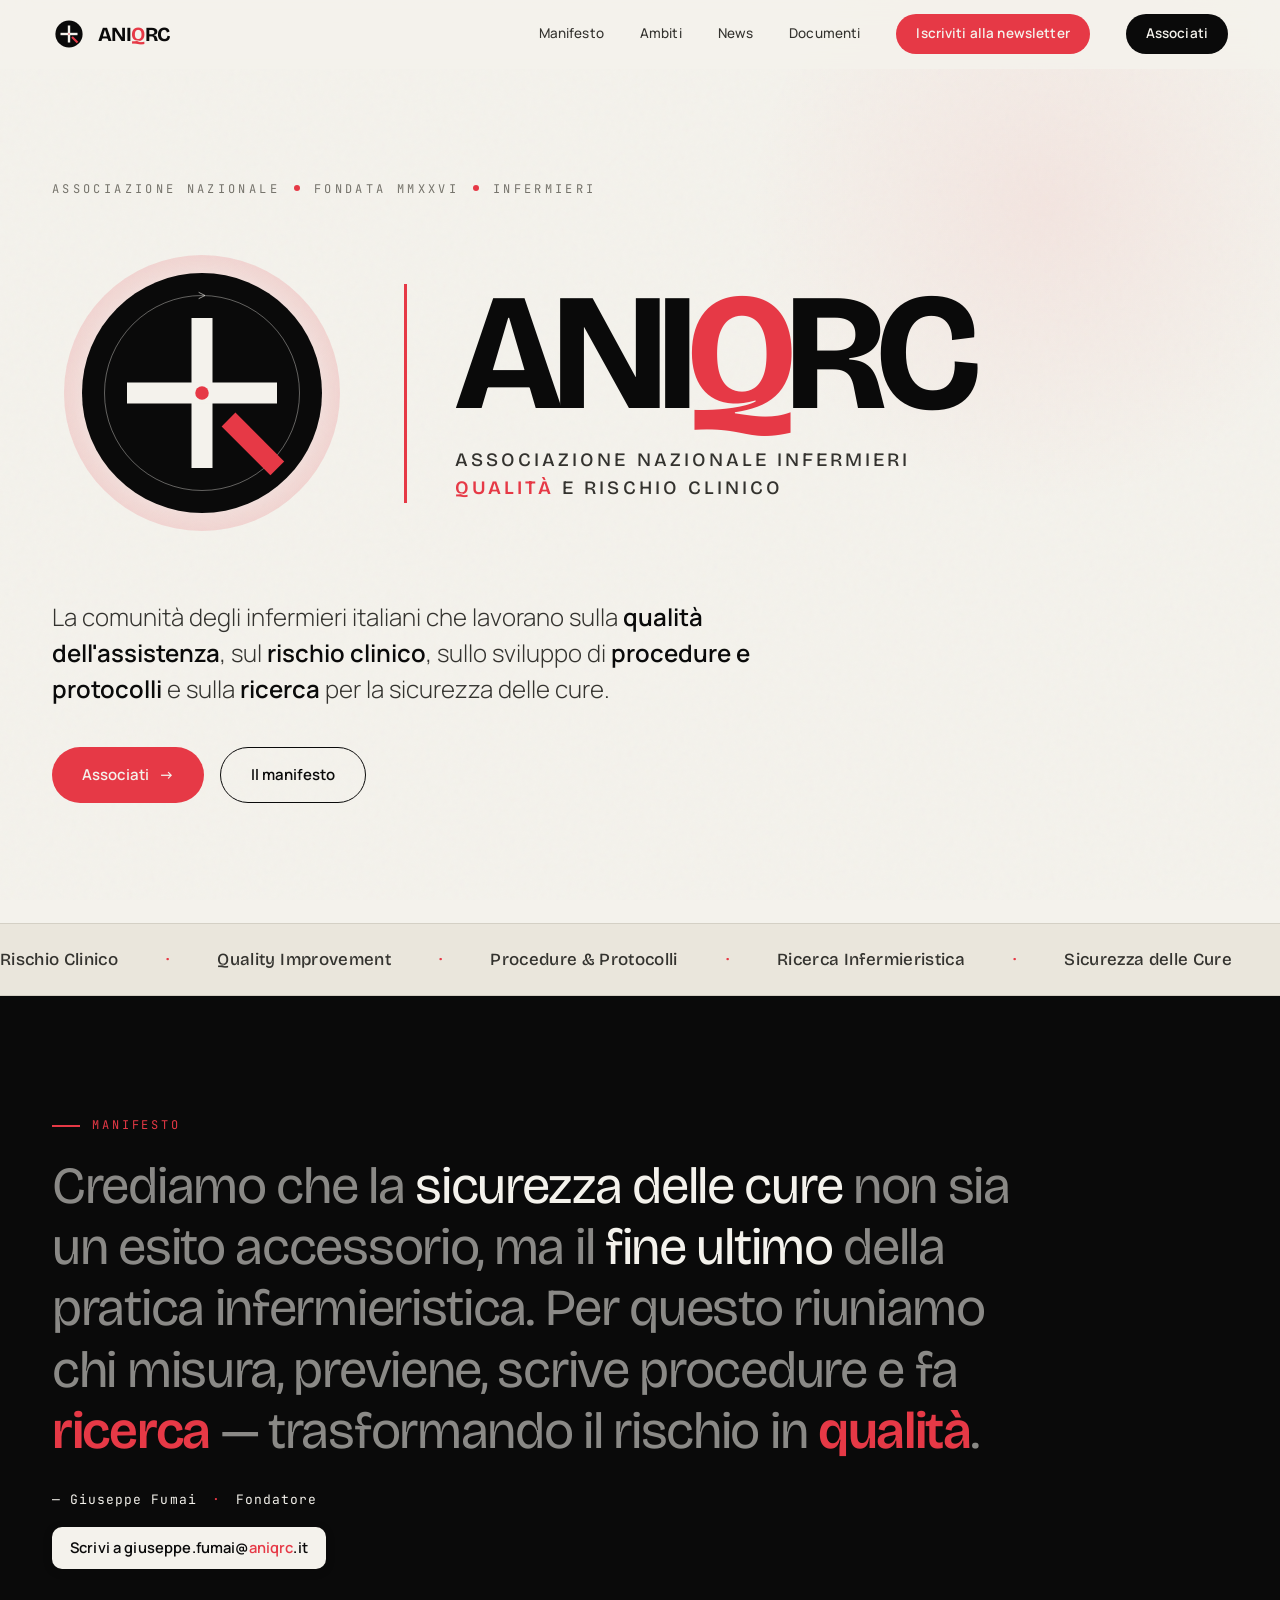
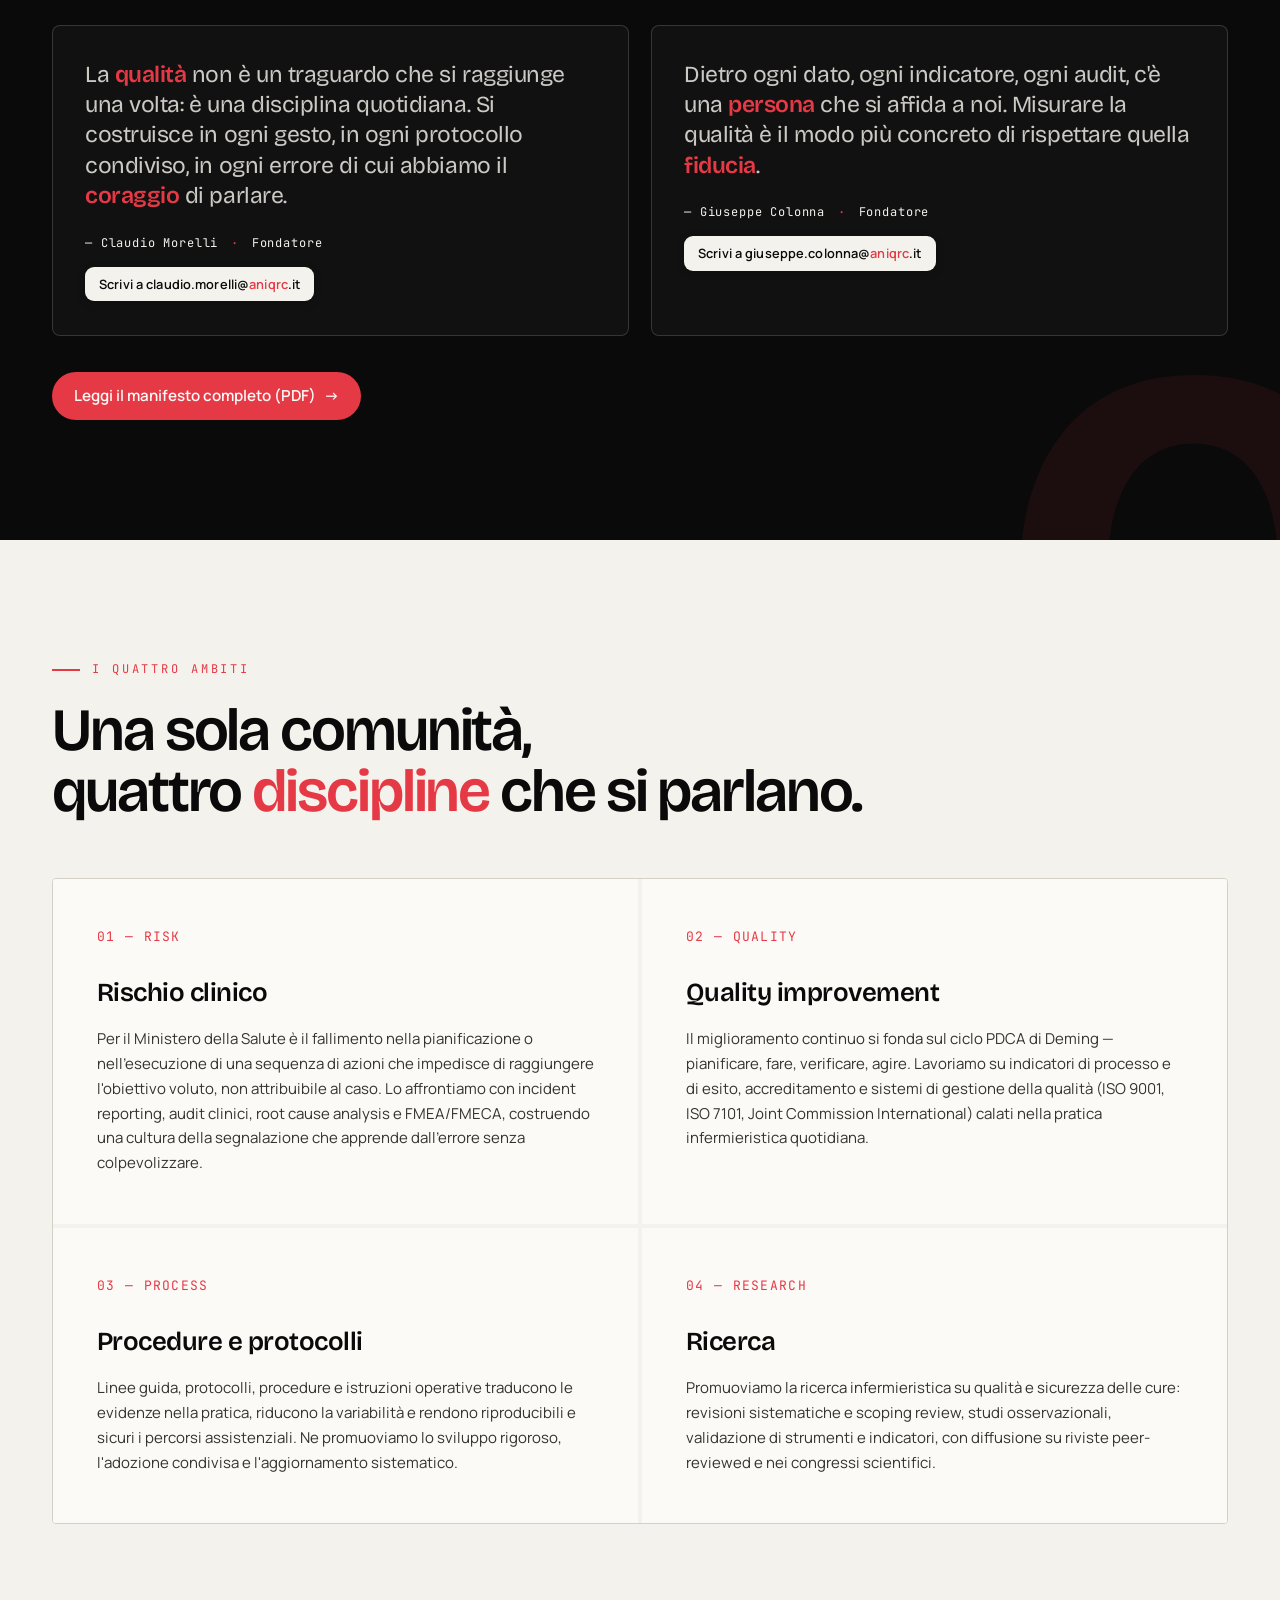
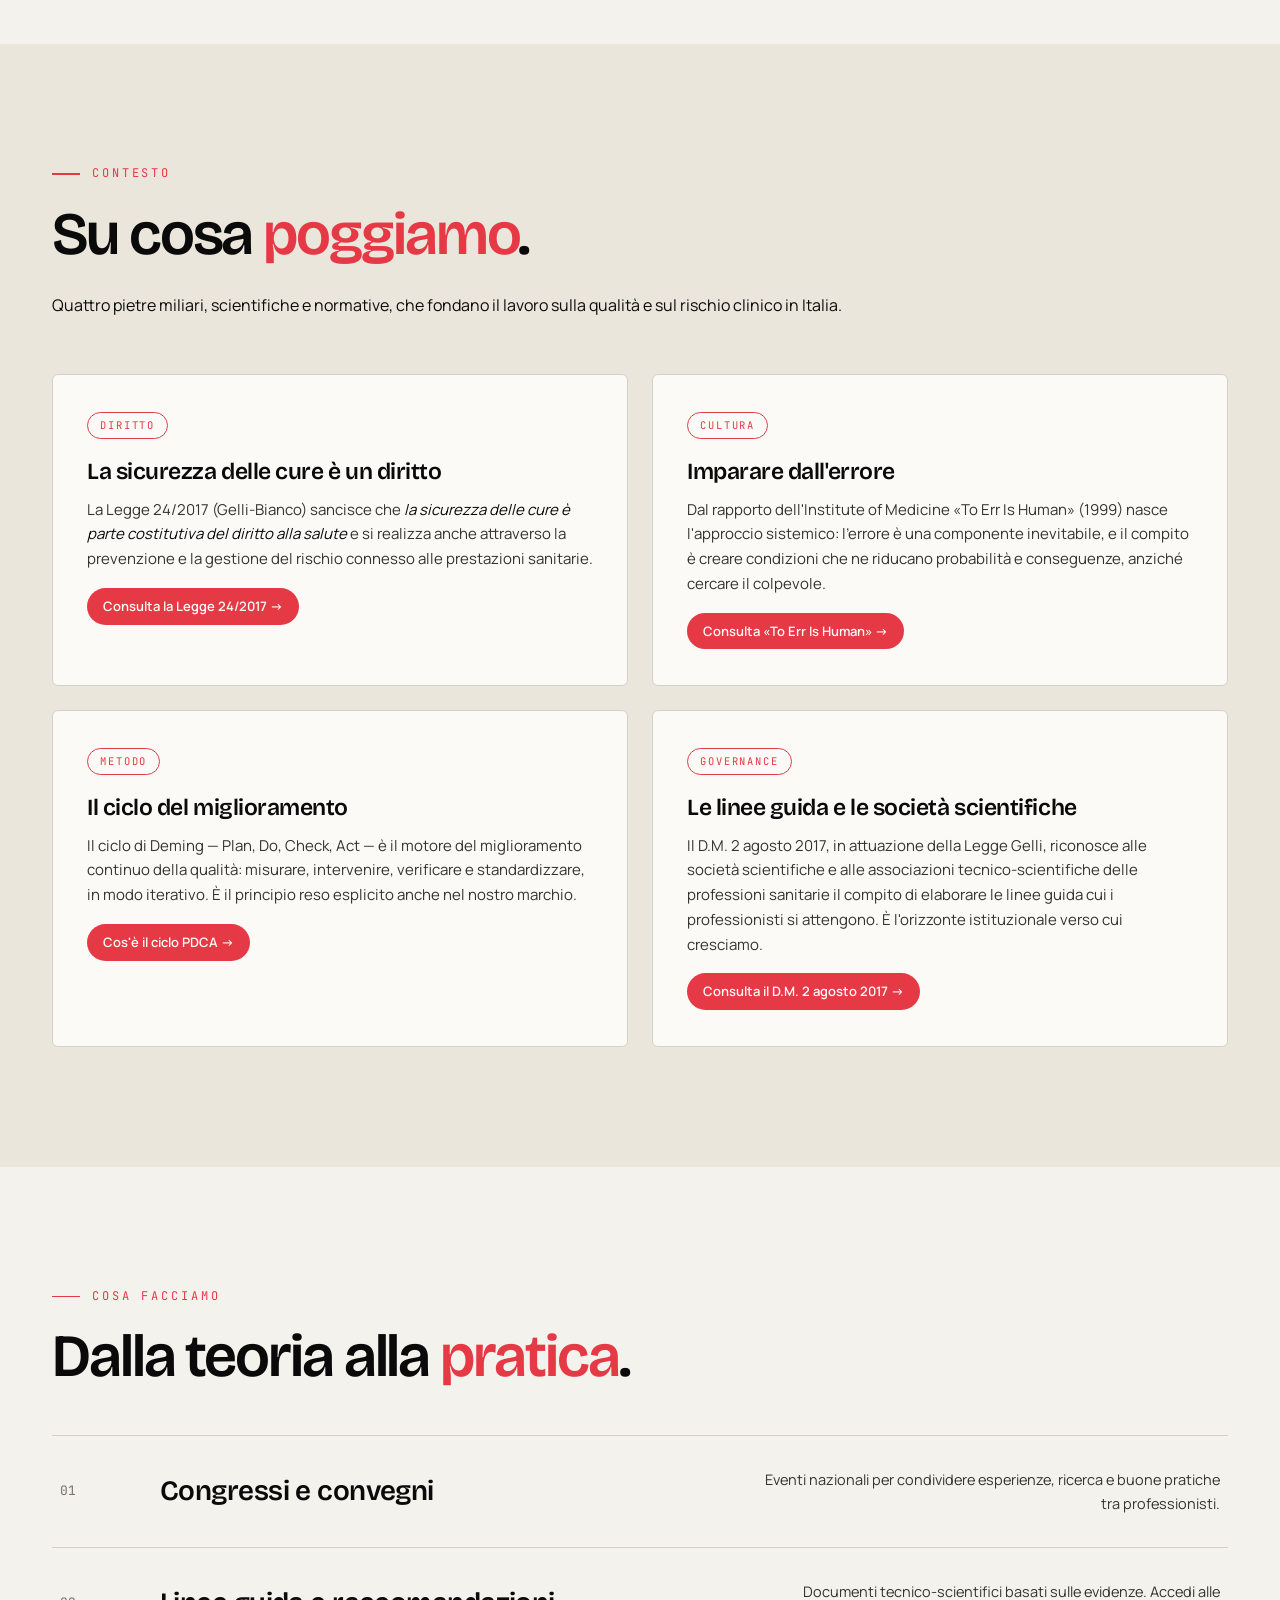
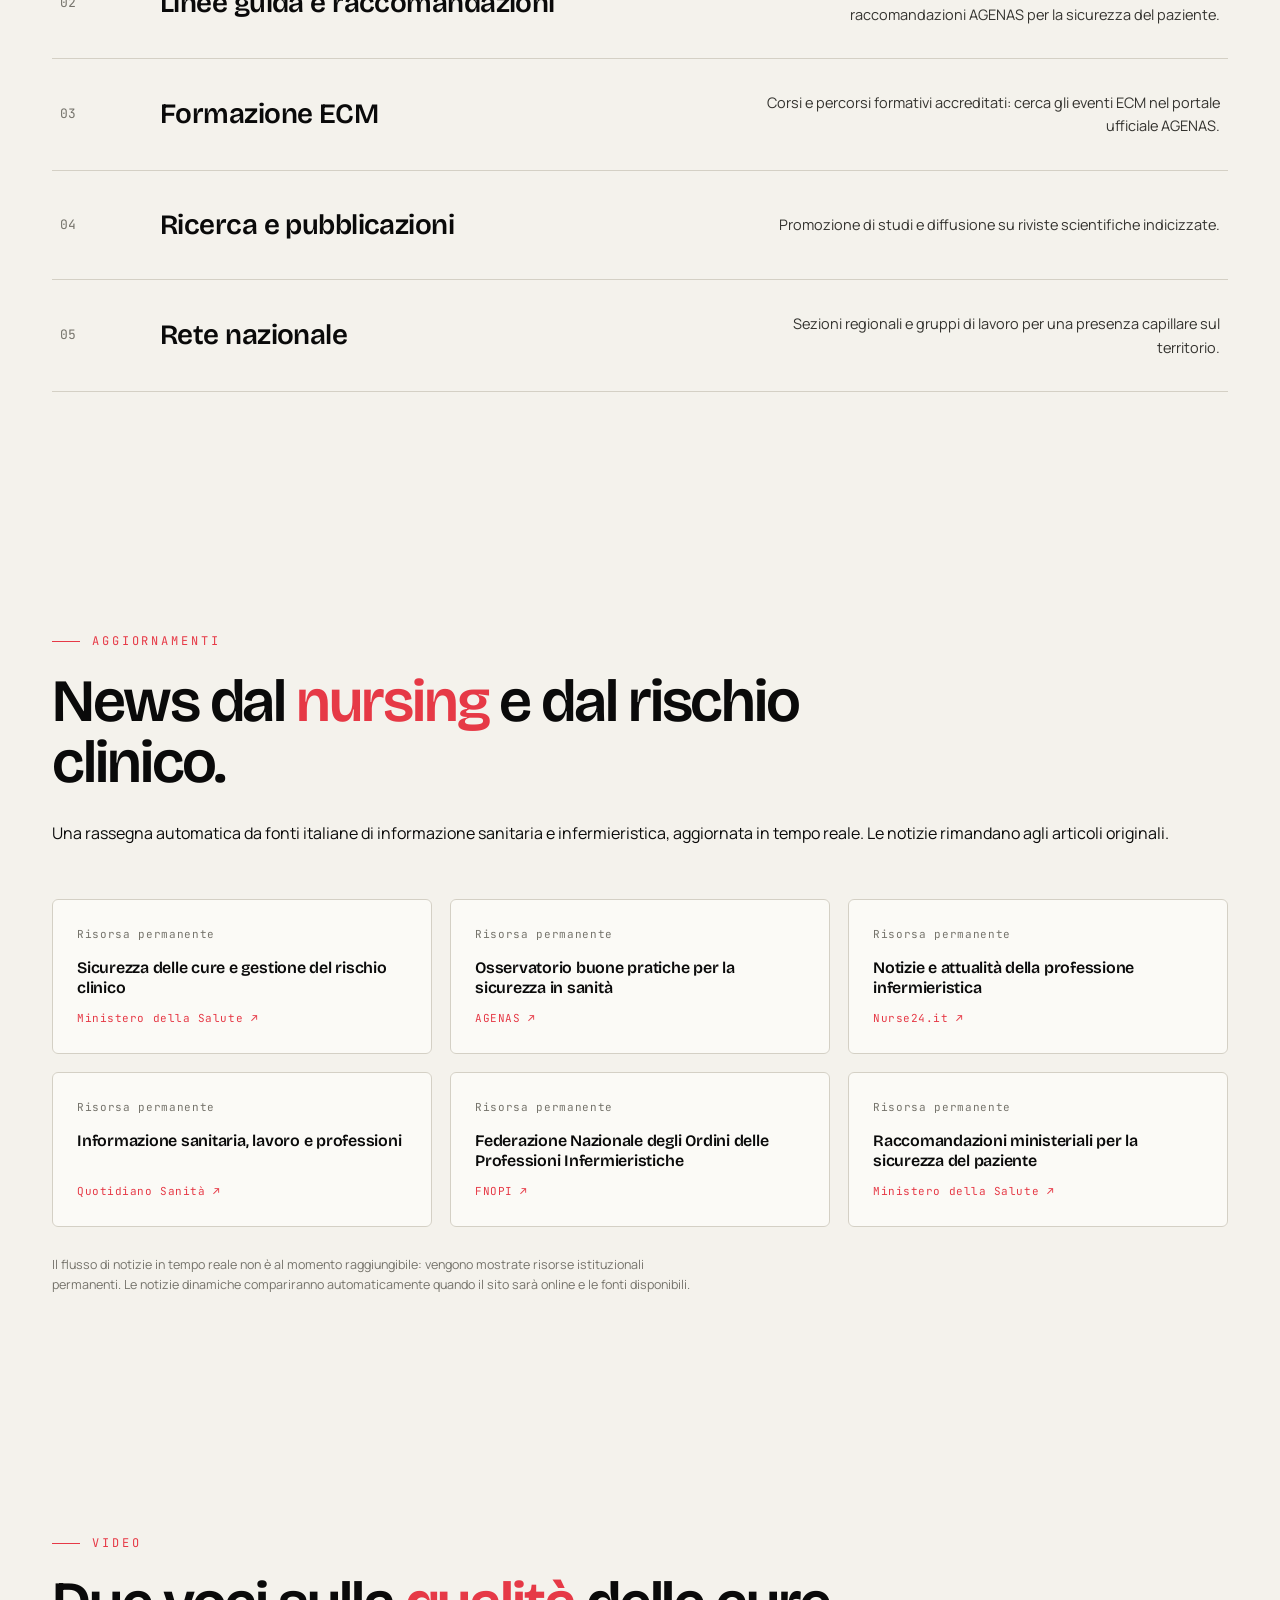
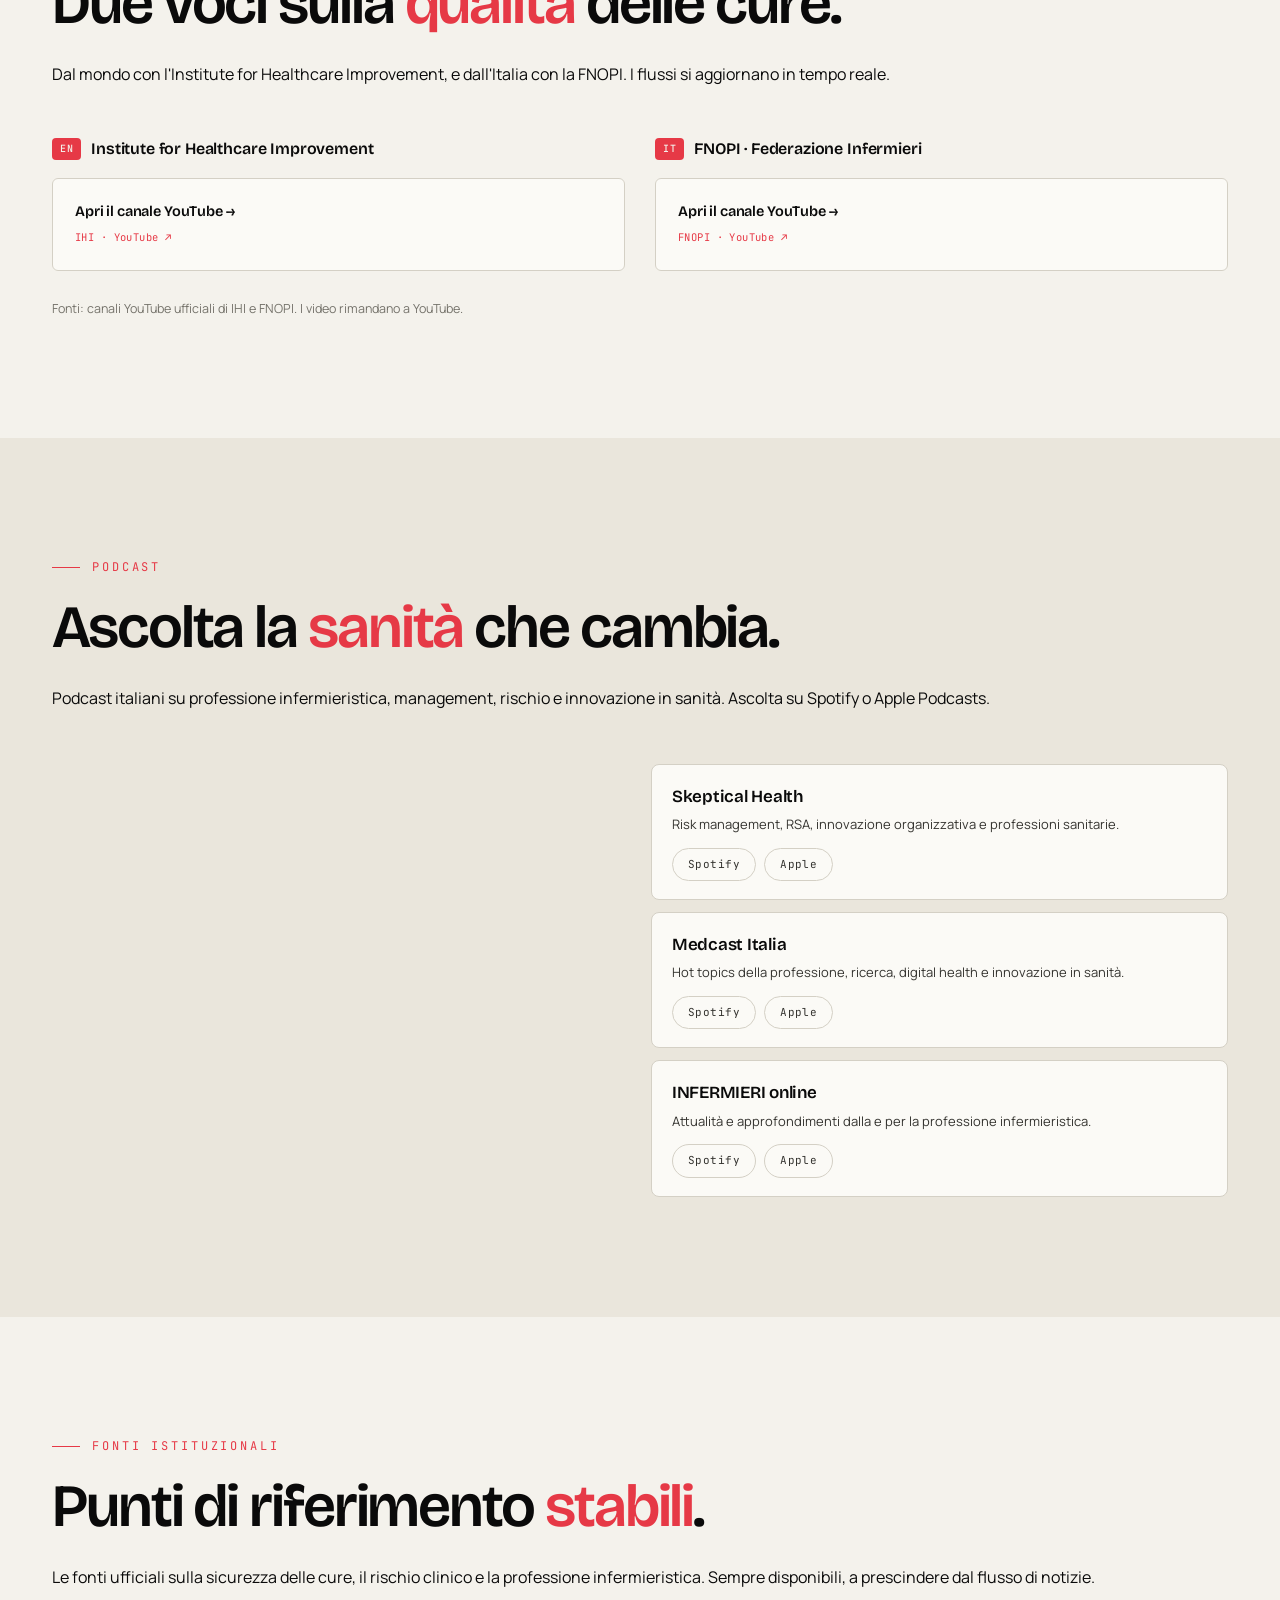
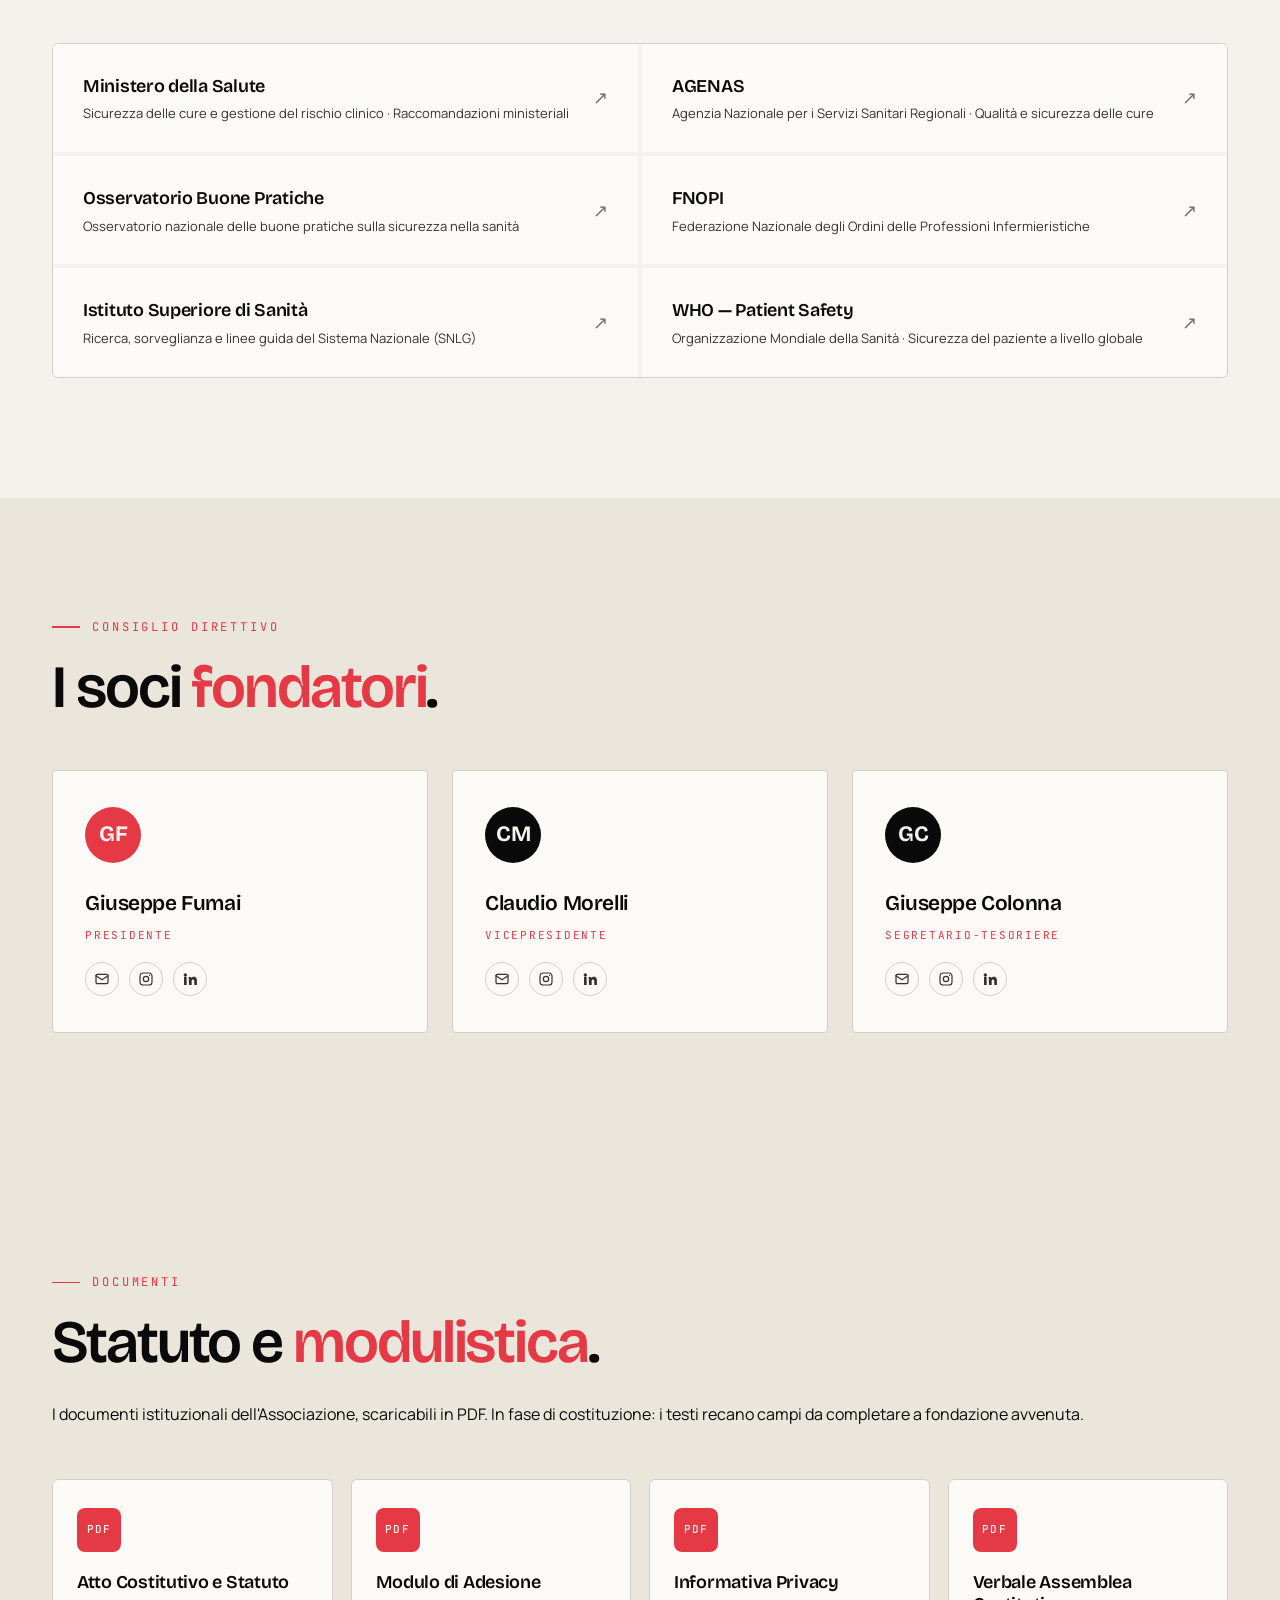
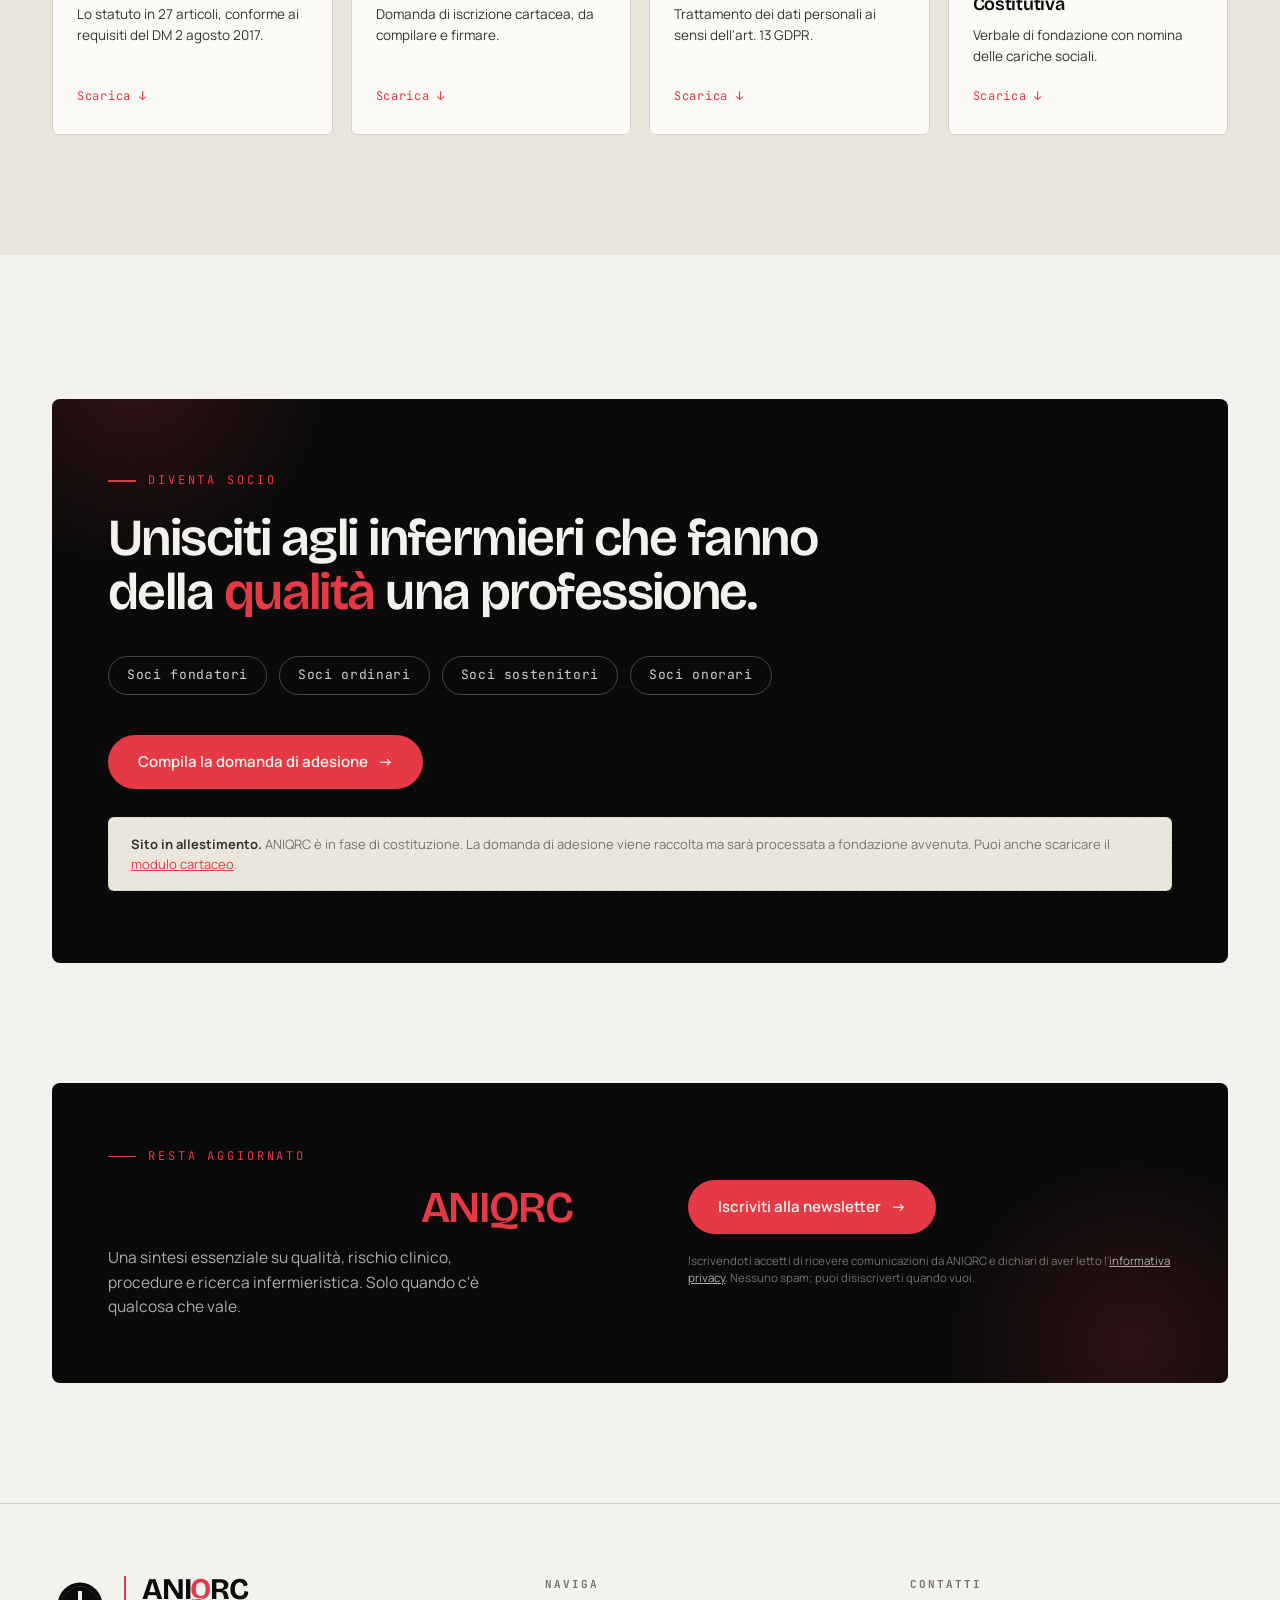
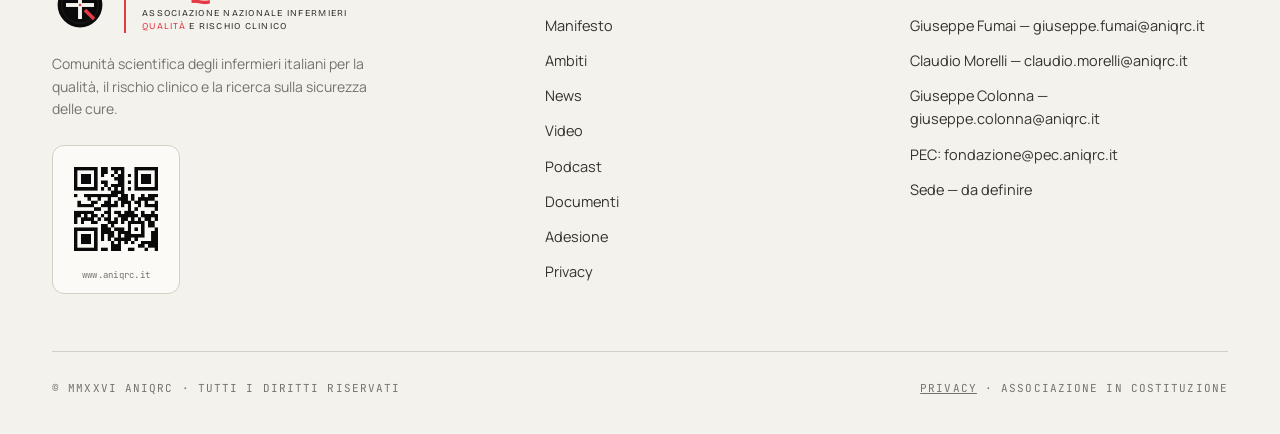
==== commit 5573e7ce: "Add files via upload" ====
--- a/index.html
+++ b/index.html
@@ -354,6 +354,8 @@
     margin-top: 56px; position: relative; z-index: 2;
   }
   @media (max-width: 760px) { .manifesto-cards { grid-template-columns: 1fr; gap: 16px; } }
+  .manifesto-doc { display: inline-flex; align-items: center; gap: 8px; margin-top: 36px; padding: 12px 22px; background: var(--accent); color: #FBFAF6; font-size: 0.95rem; font-weight: 600; text-decoration: none; border-radius: 100px; transition: background .25s, transform .2s; }
+  .manifesto-doc:hover { background: var(--accent-deep); transform: translateY(-1px); }
   .mcard {
     border: 1px solid rgba(244,242,236,0.16);
     border-radius: 8px;
@@ -495,6 +497,58 @@
     font-size: 11px; letter-spacing: 0.16em; text-transform: uppercase;
     color: var(--accent);
   }
+
+  /* mail nelle card manifesto */
+  .mcard-mail {
+    display: inline-flex; align-items: center; margin-top: 14px;
+    padding: 7px 14px; background: var(--bg); color: var(--ink);
+    font-size: 0.8rem; font-weight: 600; text-decoration: none;
+    border-radius: 9px; letter-spacing: 0.01em;
+    box-shadow: 0 2px 8px rgba(0,0,0,0.18); transition: transform .15s;
+  }
+  .mcard-mail:hover { transform: translateY(-1px); }
+
+  /* social nel consiglio direttivo */
+  .dir-social { display: flex; gap: 10px; margin-top: 18px; }
+  .dir-ic {
+    width: 34px; height: 34px; border-radius: 50%;
+    display: inline-flex; align-items: center; justify-content: center;
+    border: 1px solid var(--rule); color: var(--ink-soft);
+    background: transparent; transition: all .25s;
+  }
+  .dir-ic:hover { background: var(--ink); color: var(--bg); border-color: var(--ink); transform: translateY(-2px); }
+  .dir-ic svg { width: 16px; height: 16px; }
+
+  /* pulsante newsletter (a contrasto) */
+  .nav-cta.nav-news { background: var(--accent); }
+  .nav-cta.nav-news:hover { background: var(--accent-deep); }
+  .nav-news .nl-short { display: none; }
+  @media (max-width: 620px) { .nav-news .nl-full { display: none; } .nav-news .nl-short { display: inline; } }
+
+  /* modale newsletter */
+  .nl-overlay { position: fixed; inset: 0; z-index: 200; display: none; background: rgba(10,10,10,0.55); backdrop-filter: blur(4px); padding: 14vh 20px 20px; }
+  .nl-overlay.open { display: block; }
+  .nl-box { max-width: 480px; margin: 0 auto; background: var(--bg-card); border: 1px solid var(--rule); border-radius: 14px; overflow: hidden; box-shadow: 0 30px 80px rgba(0,0,0,0.4); }
+  .nl-head { padding: 24px 24px 4px; }
+  .nl-head .sr-label { font-size: 10px; letter-spacing: 0.14em; text-transform: uppercase; color: var(--accent); font-family: 'JetBrains Mono', monospace; }
+  .nl-title { font-family: 'Bricolage Grotesque', sans-serif; font-weight: 600; font-size: 22px; letter-spacing: -0.02em; margin-top: 6px; color: var(--ink); }
+  .nl-sub { color: var(--ink-mute); font-size: 14px; margin-top: 8px; }
+  .nl-form { display: flex; gap: 10px; padding: 18px 24px 8px; flex-wrap: wrap; }
+  .nl-form input[type=email] { flex: 1; min-width: 200px; padding: 12px 14px; border: 1px solid var(--rule); border-radius: 10px; font-family: 'Manrope', sans-serif; font-size: 15px; outline: none; background: var(--bg); color: var(--ink); }
+  .nl-form input[type=email]:focus { border-color: var(--accent); }
+  .nl-form button { padding: 12px 22px; background: var(--accent); color: var(--bg); border: none; border-radius: 10px; font-weight: 600; font-size: 15px; cursor: pointer; font-family: 'Manrope', sans-serif; }
+  .nl-form button:hover { background: var(--accent-deep); }
+  .nl-priv { padding: 0 24px 22px; font-size: 11px; color: var(--ink-mute); line-height: 1.5; }
+  .nl-msg { padding: 0 24px 22px; font-size: 14px; color: var(--ink-soft); font-weight: 600; }
+
+  /* pulsante Consulta nelle card "Su cosa poggiamo" */
+  .ctx-link { display: inline-flex; align-items: center; gap: 6px; margin-top: 16px; padding: 8px 16px; background: var(--accent); color: #FBFAF6; font-size: 13px; font-weight: 600; text-decoration: none; border-radius: 100px; transition: background .25s, transform .25s; }
+  .ctx-link:hover { background: var(--accent-deep); transform: translateY(-1px); }
+
+  /* QR del sito — badge fisso in basso a destra */
+  .site-qr { display: inline-block; margin-top: 24px; background: #FBFAF6; border: 1px solid var(--rule); border-radius: 12px; padding: 11px; text-align: center; text-decoration: none; }
+  .site-qr img { width: 104px; height: 104px; display: block; }
+  .site-qr span { display: block; font-family: 'JetBrains Mono', monospace; font-size: 9px; letter-spacing: 0.03em; color: var(--ink-mute); margin-top: 7px; }
 
   /* ============ ASSOCIATI / CTA ============ */
   .join-card {
@@ -893,6 +947,7 @@
       <a href="#ambiti">Ambiti</a>
       <a href="#news">News</a>
       <a href="#documenti">Documenti</a>
+      <a href="#newsletter" class="nav-cta nav-news"><span class="nl-full">Iscriviti alla newsletter</span><span class="nl-short">Newsletter</span></a>
       <a href="adesione.html" class="nav-cta">Associati</a>
     </div>
   </div>
@@ -937,7 +992,7 @@
 
     <div class="hero-actions">
       <a href="#associati" class="btn btn-primary">Associati <span class="arrow">→</span></a>
-      <a href="#manifesto" class="btn btn-ghost">Il manifesto</a>
+      <a href="manifesto-aniqrc.pdf" target="_blank" rel="noopener" class="btn btn-ghost">Il manifesto</a>
     </div>
   </div>
 </header>
@@ -975,12 +1030,15 @@
       <div class="mcard">
         <p class="mcard-quote">La <span class="hl">qualità</span> non è un traguardo che si raggiunge una volta: è una disciplina quotidiana. Si costruisce in ogni gesto, in ogni protocollo condiviso, in ogni errore di cui abbiamo il <span class="hl">coraggio</span> di parlare.</p>
         <div class="mcard-attr">— Claudio Morelli <span>·</span> Fondatore</div>
+        <a class="mcard-mail" href="mailto:claudio.morelli@aniqrc.it">Scrivi a&nbsp;claudio.morelli@<span style="color:var(--accent);">aniqrc</span>.it</a>
       </div>
       <div class="mcard">
         <p class="mcard-quote">Dietro ogni dato, ogni indicatore, ogni audit, c'è una <span class="hl">persona</span> che si affida a noi. Misurare la qualità è il modo più concreto di rispettare quella <span class="hl">fiducia</span>.</p>
         <div class="mcard-attr">— Giuseppe Colonna <span>·</span> Fondatore</div>
+        <a class="mcard-mail" href="mailto:giuseppe.colonna@aniqrc.it">Scrivi a&nbsp;giuseppe.colonna@<span style="color:var(--accent);">aniqrc</span>.it</a>
       </div>
     </div>
+    <a href="manifesto-aniqrc.pdf" target="_blank" rel="noopener" class="manifesto-doc">Leggi il manifesto completo (PDF) <span>&rarr;</span></a>
   </div>
 </section>
 
@@ -1027,21 +1085,25 @@
         <div class="ctx-tag">Diritto</div>
         <h3 class="ctx-h">La sicurezza delle cure è un diritto</h3>
         <p>La Legge 24/2017 (Gelli-Bianco) sancisce che <em>la sicurezza delle cure è parte costitutiva del diritto alla salute</em> e si realizza anche attraverso la prevenzione e la gestione del rischio connesso alle prestazioni sanitarie.</p>
+        <a class="ctx-link" href="https://www.normattiva.it/uri-res/N2Ls?urn:nir:stato:legge:2017;24" target="_blank" rel="noopener">Consulta la Legge 24/2017 →</a>
       </div>
       <div class="ctx">
         <div class="ctx-tag">Cultura</div>
         <h3 class="ctx-h">Imparare dall'errore</h3>
         <p>Dal rapporto dell'Institute of Medicine «To Err Is Human» (1999) nasce l'approccio sistemico: l'errore è una componente inevitabile, e il compito è creare condizioni che ne riducano probabilità e conseguenze, anziché cercare il colpevole.</p>
+        <a class="ctx-link" href="https://nap.nationalacademies.org/catalog/9728/to-err-is-human-building-a-safer-health-system" target="_blank" rel="noopener">Consulta «To Err Is Human» →</a>
       </div>
       <div class="ctx">
         <div class="ctx-tag">Metodo</div>
         <h3 class="ctx-h">Il ciclo del miglioramento</h3>
         <p>Il ciclo di Deming — Plan, Do, Check, Act — è il motore del miglioramento continuo della qualità: misurare, intervenire, verificare e standardizzare, in modo iterativo. È il principio reso esplicito anche nel nostro marchio.</p>
+        <a class="ctx-link" href="https://asq.org/quality-resources/pdca-cycle" target="_blank" rel="noopener">Cos'è il ciclo PDCA →</a>
       </div>
       <div class="ctx">
         <div class="ctx-tag">Governance</div>
         <h3 class="ctx-h">Le linee guida e le società scientifiche</h3>
         <p>Il D.M. 2 agosto 2017, in attuazione della Legge Gelli, riconosce alle società scientifiche e alle associazioni tecnico-scientifiche delle professioni sanitarie il compito di elaborare le linee guida cui i professionisti si attengono. È l'orizzonte istituzionale verso cui cresciamo.</p>
+        <a class="ctx-link" href="https://www.gazzettaufficiale.it/eli/id/2017/08/10/17A05598/sg" target="_blank" rel="noopener">Consulta il D.M. 2 agosto 2017 →</a>
       </div>
     </div>
   </div>
@@ -1225,16 +1287,31 @@
         <div class="dir-avatar">GF</div>
         <div class="dir-name">Giuseppe Fumai</div>
         <div class="dir-role">Presidente</div>
+        <div class="dir-social">
+          <a class="dir-ic" href="mailto:giuseppe.fumai@aniqrc.it" aria-label="Email" title="Email"><svg viewBox="0 0 24 24" fill="none" stroke="currentColor" stroke-width="1.8" stroke-linecap="round" stroke-linejoin="round"><rect x="3" y="5" width="18" height="14" rx="2"/><path d="m3 7 9 6 9-6"/></svg></a>
+          <a class="dir-ic" href="https://www.instagram.com/aniqrc" target="_blank" rel="noopener" aria-label="Instagram" title="Instagram"><svg viewBox="0 0 24 24" fill="none" stroke="currentColor" stroke-width="1.8"><rect x="3" y="3" width="18" height="18" rx="5"/><circle cx="12" cy="12" r="4"/><circle cx="17.5" cy="6.5" r="1" fill="currentColor" stroke="none"/></svg></a>
+          <a class="dir-ic" href="https://www.linkedin.com/company/aniqrc" target="_blank" rel="noopener" aria-label="LinkedIn" title="LinkedIn"><svg viewBox="0 0 24 24" fill="currentColor"><path d="M4.98 3.5a2.5 2.5 0 1 1 0 5 2.5 2.5 0 0 1 0-5zM3 9h4v12H3zM10 9h3.8v1.7h.05c.53-1 1.83-2.05 3.77-2.05 4.03 0 4.78 2.65 4.78 6.1V21h-4v-5.4c0-1.3-.02-2.96-1.8-2.96-1.8 0-2.08 1.4-2.08 2.86V21h-4z"/></svg></a>
+        </div>
       </div>
       <div class="dir-card">
         <div class="dir-avatar">CM</div>
         <div class="dir-name">Claudio Morelli</div>
         <div class="dir-role">Vicepresidente</div>
+        <div class="dir-social">
+          <a class="dir-ic" href="mailto:claudio.morelli@aniqrc.it" aria-label="Email" title="Email"><svg viewBox="0 0 24 24" fill="none" stroke="currentColor" stroke-width="1.8" stroke-linecap="round" stroke-linejoin="round"><rect x="3" y="5" width="18" height="14" rx="2"/><path d="m3 7 9 6 9-6"/></svg></a>
+          <a class="dir-ic" href="https://www.instagram.com/aniqrc" target="_blank" rel="noopener" aria-label="Instagram" title="Instagram"><svg viewBox="0 0 24 24" fill="none" stroke="currentColor" stroke-width="1.8"><rect x="3" y="3" width="18" height="18" rx="5"/><circle cx="12" cy="12" r="4"/><circle cx="17.5" cy="6.5" r="1" fill="currentColor" stroke="none"/></svg></a>
+          <a class="dir-ic" href="https://www.linkedin.com/company/aniqrc" target="_blank" rel="noopener" aria-label="LinkedIn" title="LinkedIn"><svg viewBox="0 0 24 24" fill="currentColor"><path d="M4.98 3.5a2.5 2.5 0 1 1 0 5 2.5 2.5 0 0 1 0-5zM3 9h4v12H3zM10 9h3.8v1.7h.05c.53-1 1.83-2.05 3.77-2.05 4.03 0 4.78 2.65 4.78 6.1V21h-4v-5.4c0-1.3-.02-2.96-1.8-2.96-1.8 0-2.08 1.4-2.08 2.86V21h-4z"/></svg></a>
+        </div>
       </div>
       <div class="dir-card">
         <div class="dir-avatar">GC</div>
         <div class="dir-name">Giuseppe Colonna</div>
         <div class="dir-role">Segretario-Tesoriere</div>
+        <div class="dir-social">
+          <a class="dir-ic" href="mailto:giuseppe.colonna@aniqrc.it" aria-label="Email" title="Email"><svg viewBox="0 0 24 24" fill="none" stroke="currentColor" stroke-width="1.8" stroke-linecap="round" stroke-linejoin="round"><rect x="3" y="5" width="18" height="14" rx="2"/><path d="m3 7 9 6 9-6"/></svg></a>
+          <a class="dir-ic" href="https://www.instagram.com/aniqrc" target="_blank" rel="noopener" aria-label="Instagram" title="Instagram"><svg viewBox="0 0 24 24" fill="none" stroke="currentColor" stroke-width="1.8"><rect x="3" y="3" width="18" height="18" rx="5"/><circle cx="12" cy="12" r="4"/><circle cx="17.5" cy="6.5" r="1" fill="currentColor" stroke="none"/></svg></a>
+          <a class="dir-ic" href="https://www.linkedin.com/company/aniqrc" target="_blank" rel="noopener" aria-label="LinkedIn" title="LinkedIn"><svg viewBox="0 0 24 24" fill="currentColor"><path d="M4.98 3.5a2.5 2.5 0 1 1 0 5 2.5 2.5 0 0 1 0-5zM3 9h4v12H3zM10 9h3.8v1.7h.05c.53-1 1.83-2.05 3.77-2.05 4.03 0 4.78 2.65 4.78 6.1V21h-4v-5.4c0-1.3-.02-2.96-1.8-2.96-1.8 0-2.08 1.4-2.08 2.86V21h-4z"/></svg></a>
+        </div>
       </div>
     </div>
   </div>
@@ -1308,12 +1385,7 @@
         <p class="nl-sub">Una sintesi essenziale su qualità, rischio clinico, procedure e ricerca infermieristica. Solo quando c'è qualcosa che vale.</p>
       </div>
       <div class="nl-right">
-        <form class="nl-form" name="newsletter" method="POST" data-netlify="true" netlify-honeypot="bot-field" action="/grazie.html">
-          <input type="hidden" name="form-name" value="newsletter">
-          <p hidden><label>Non compilare: <input name="bot-field"></label></p>
-          <input type="email" name="email" class="nl-input" placeholder="nome@esempio.it" autocomplete="email" required>
-          <button type="submit" class="btn btn-primary nl-btn">Iscriviti <span class="arrow">→</span></button>
-        </form>
+        <a class="btn btn-primary nl-btn" href="https://mycompany-gwlqtj.subscribepage.io" target="_blank" rel="noopener">Iscriviti alla newsletter <span class="arrow">→</span></a>
         <p class="nl-privacy">Iscrivendoti accetti di ricevere comunicazioni da ANIQRC e dichiari di aver letto l'<a href="privacy.html" style="color:rgba(244,242,236,0.7);">informativa privacy</a>. Nessuno spam; puoi disiscriverti quando vuoi.</p>
       </div>
     </div>
@@ -1343,6 +1415,7 @@
           </div>
         </div>
         <p>Comunità scientifica degli infermieri italiani per la qualità, il rischio clinico e la ricerca sulla sicurezza delle cure.</p>
+        <a class="site-qr" href="https://www.aniqrc.it" target="_blank" rel="noopener"><img src="[data-uri]" alt="QR www.aniqrc.it" width="104" height="104"><span>www.aniqrc.it</span></a>
       </div>
 
       <div class="foot-col">
@@ -1359,8 +1432,10 @@
 
       <div class="foot-col">
         <h4>Contatti</h4>
-        <a href="mailto:info@aniqrc.it">info@aniqrc.it</a>
-        <p>PEC — da attivare</p>
+        <a href="mailto:giuseppe.fumai@aniqrc.it">Giuseppe Fumai — giuseppe.fumai@aniqrc.it</a>
+        <a href="mailto:claudio.morelli@aniqrc.it">Claudio Morelli — claudio.morelli@aniqrc.it</a>
+        <a href="mailto:giuseppe.colonna@aniqrc.it">Giuseppe Colonna — giuseppe.colonna@aniqrc.it</a>
+        <a href="mailto:fondazione@pec.aniqrc.it">PEC: fondazione@pec.aniqrc.it</a>
         <p>Sede — da definire</p>
       </div>
     </div>
@@ -1567,3 +1642,4 @@
 
 </body>
 </html>
+
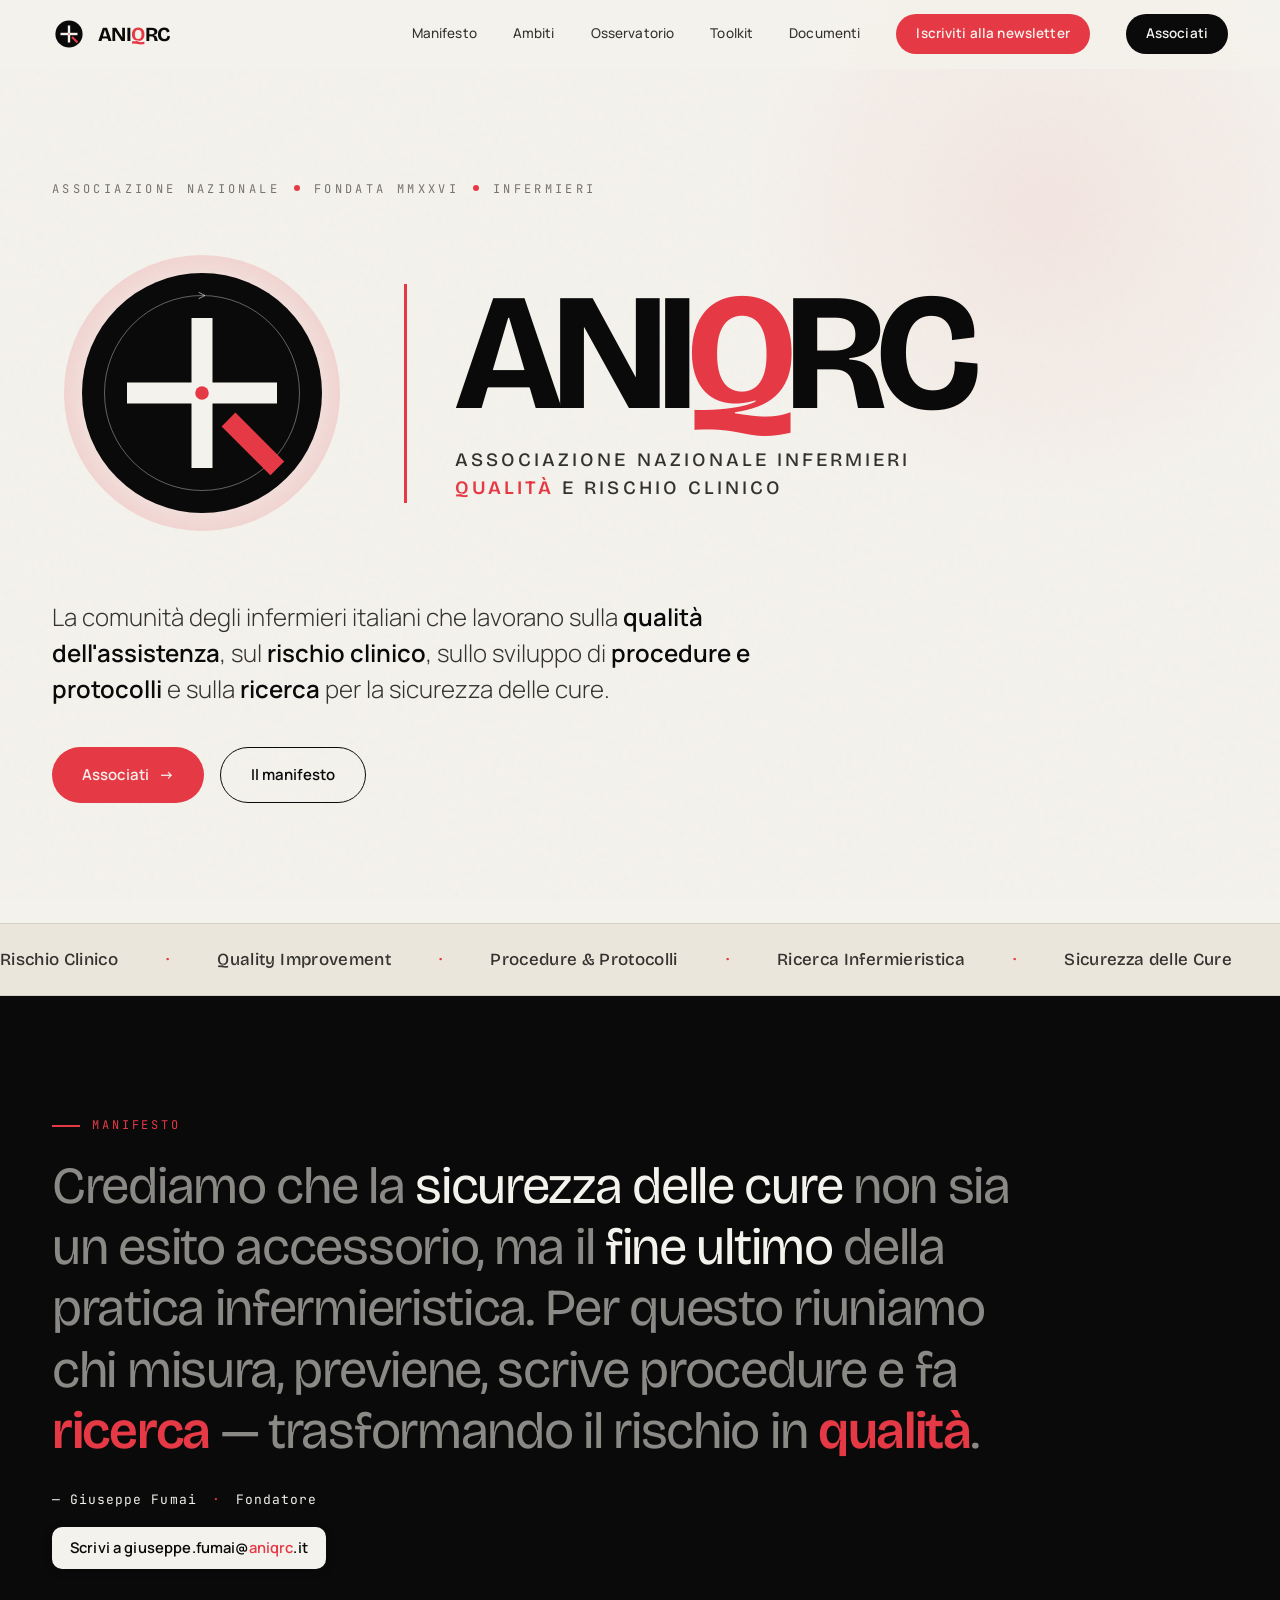
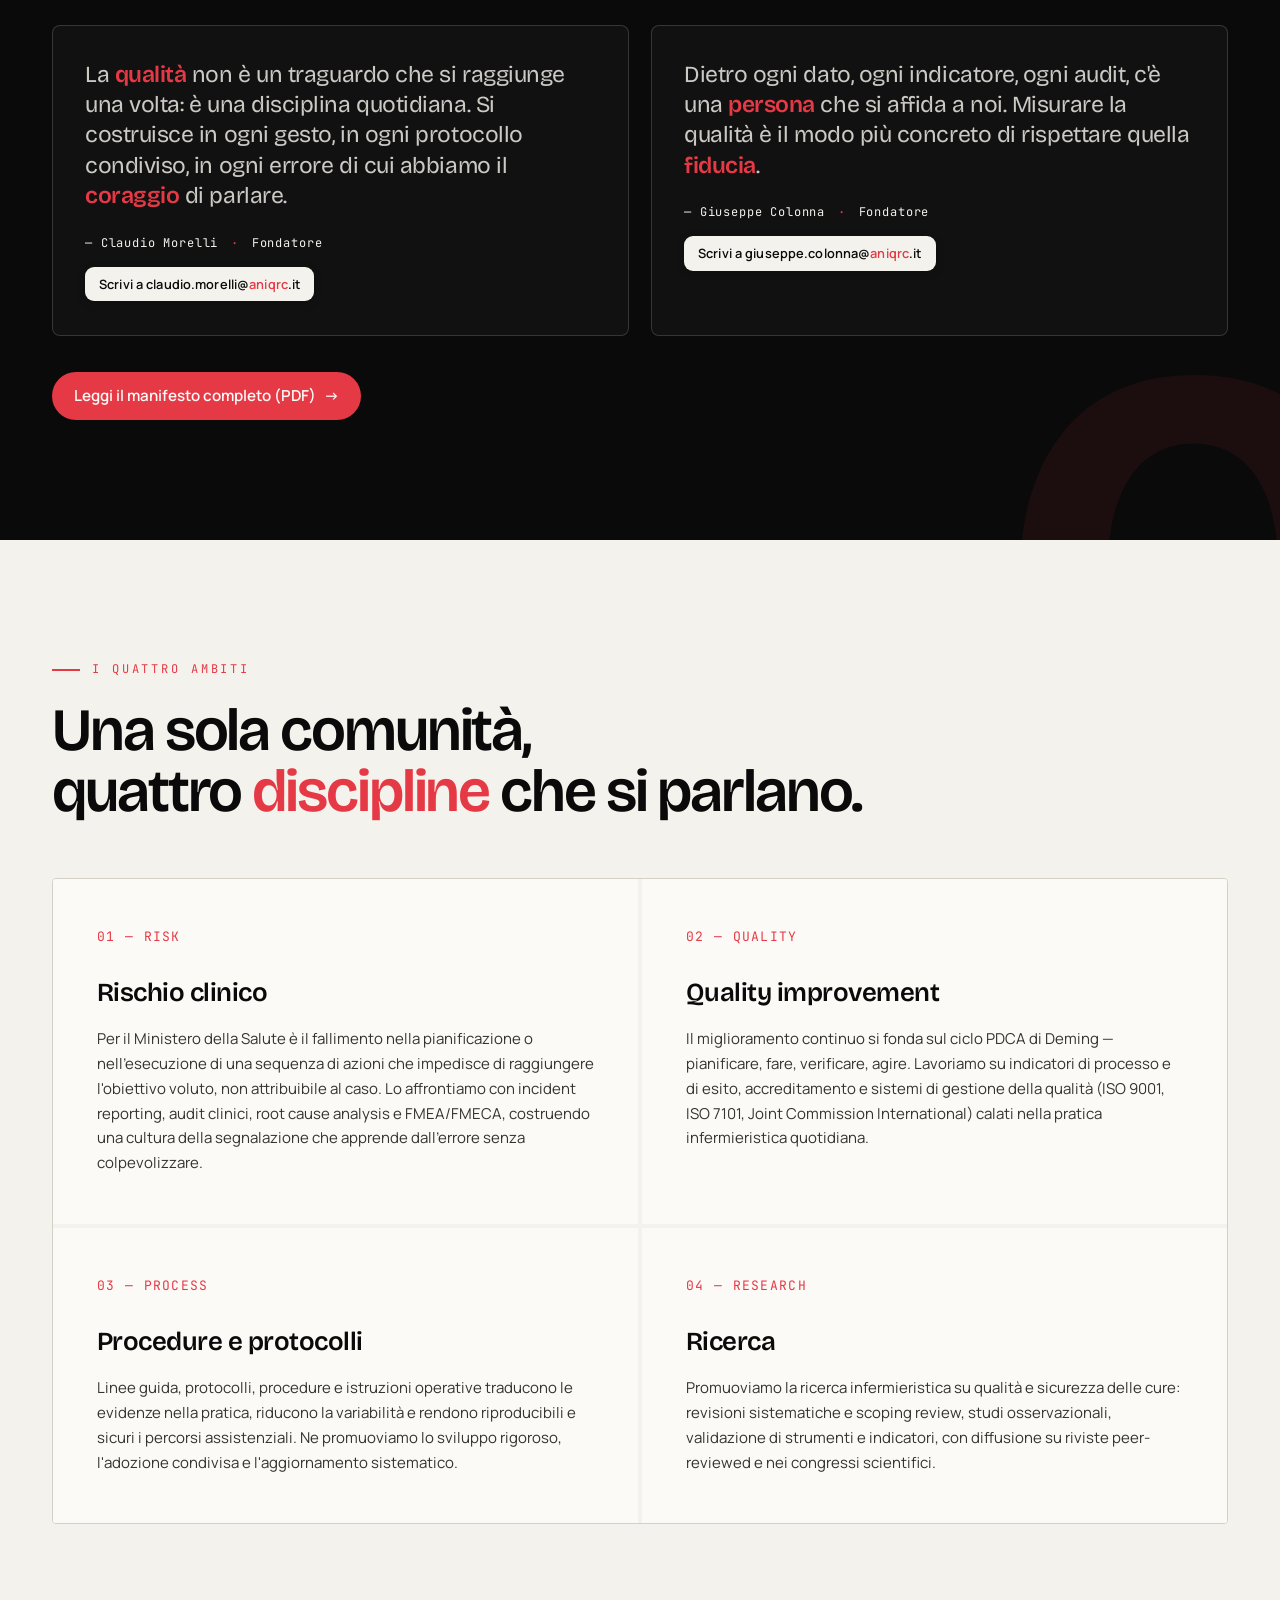
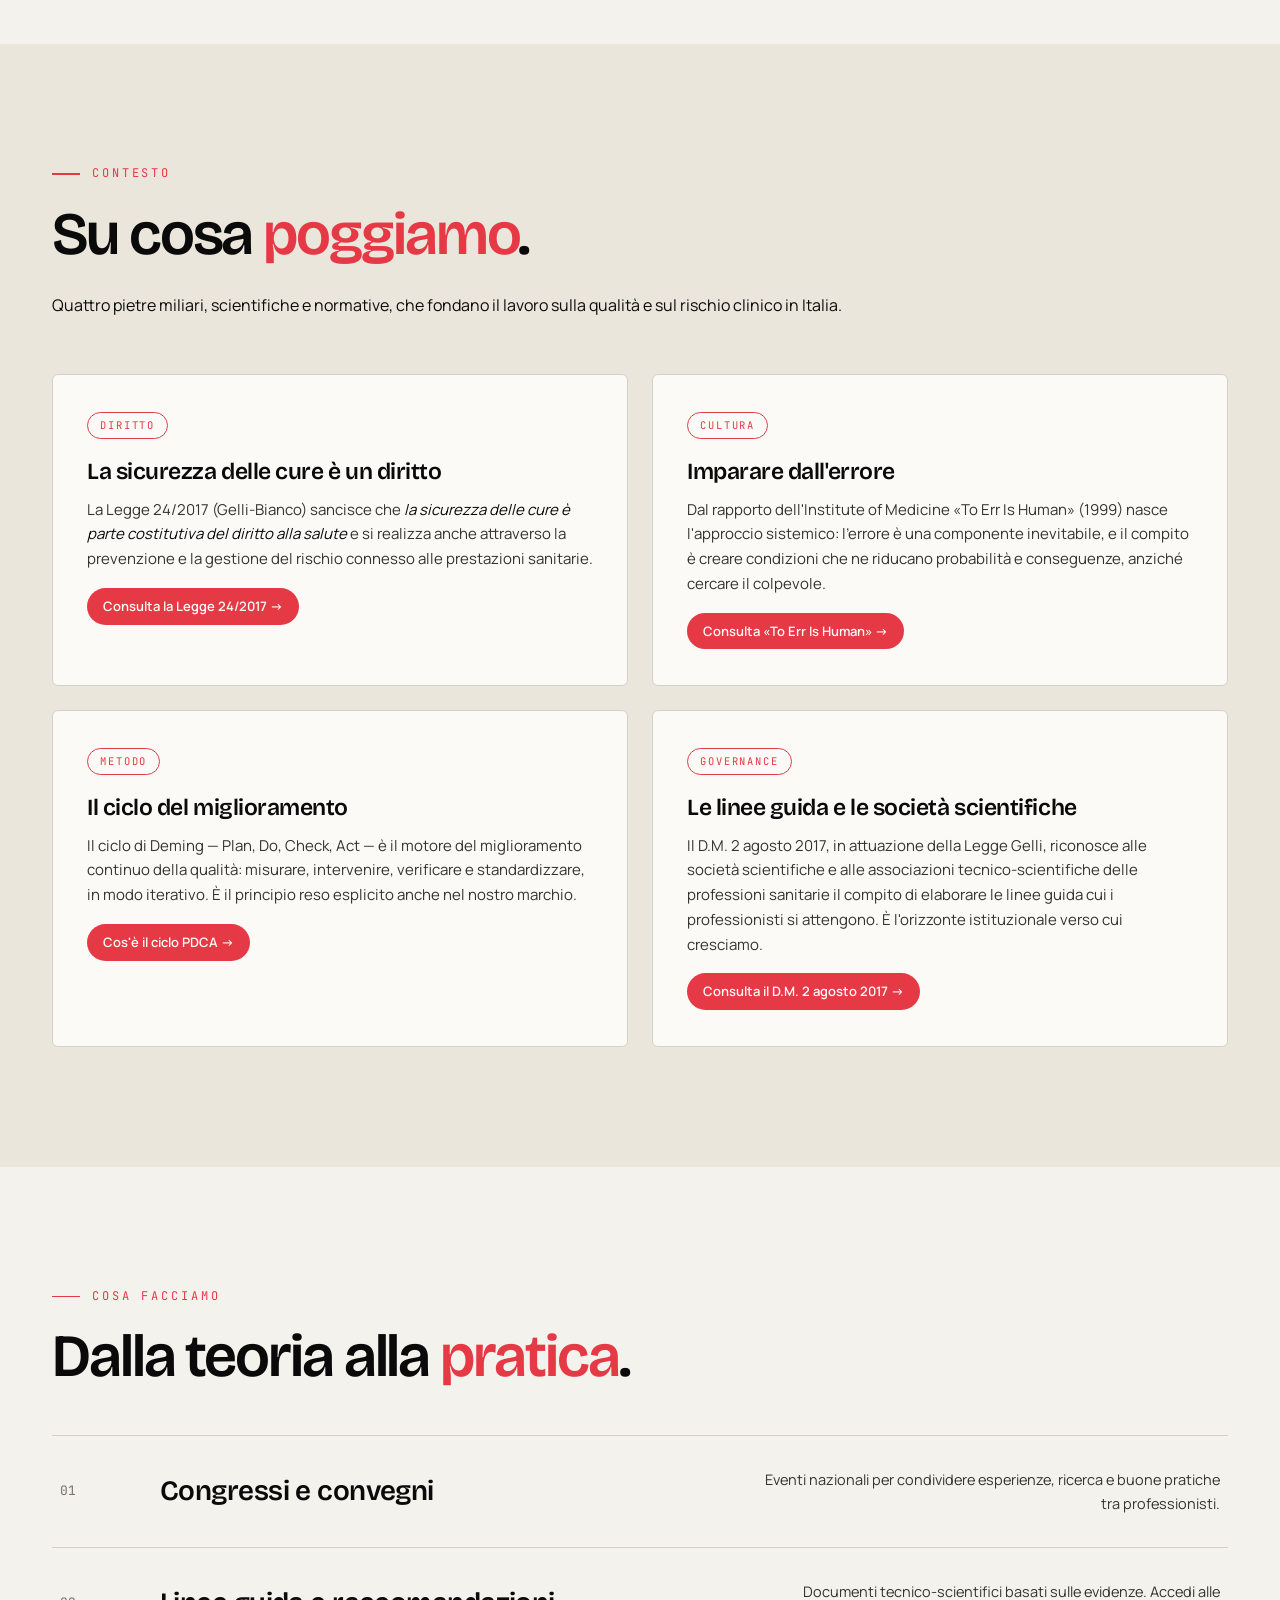
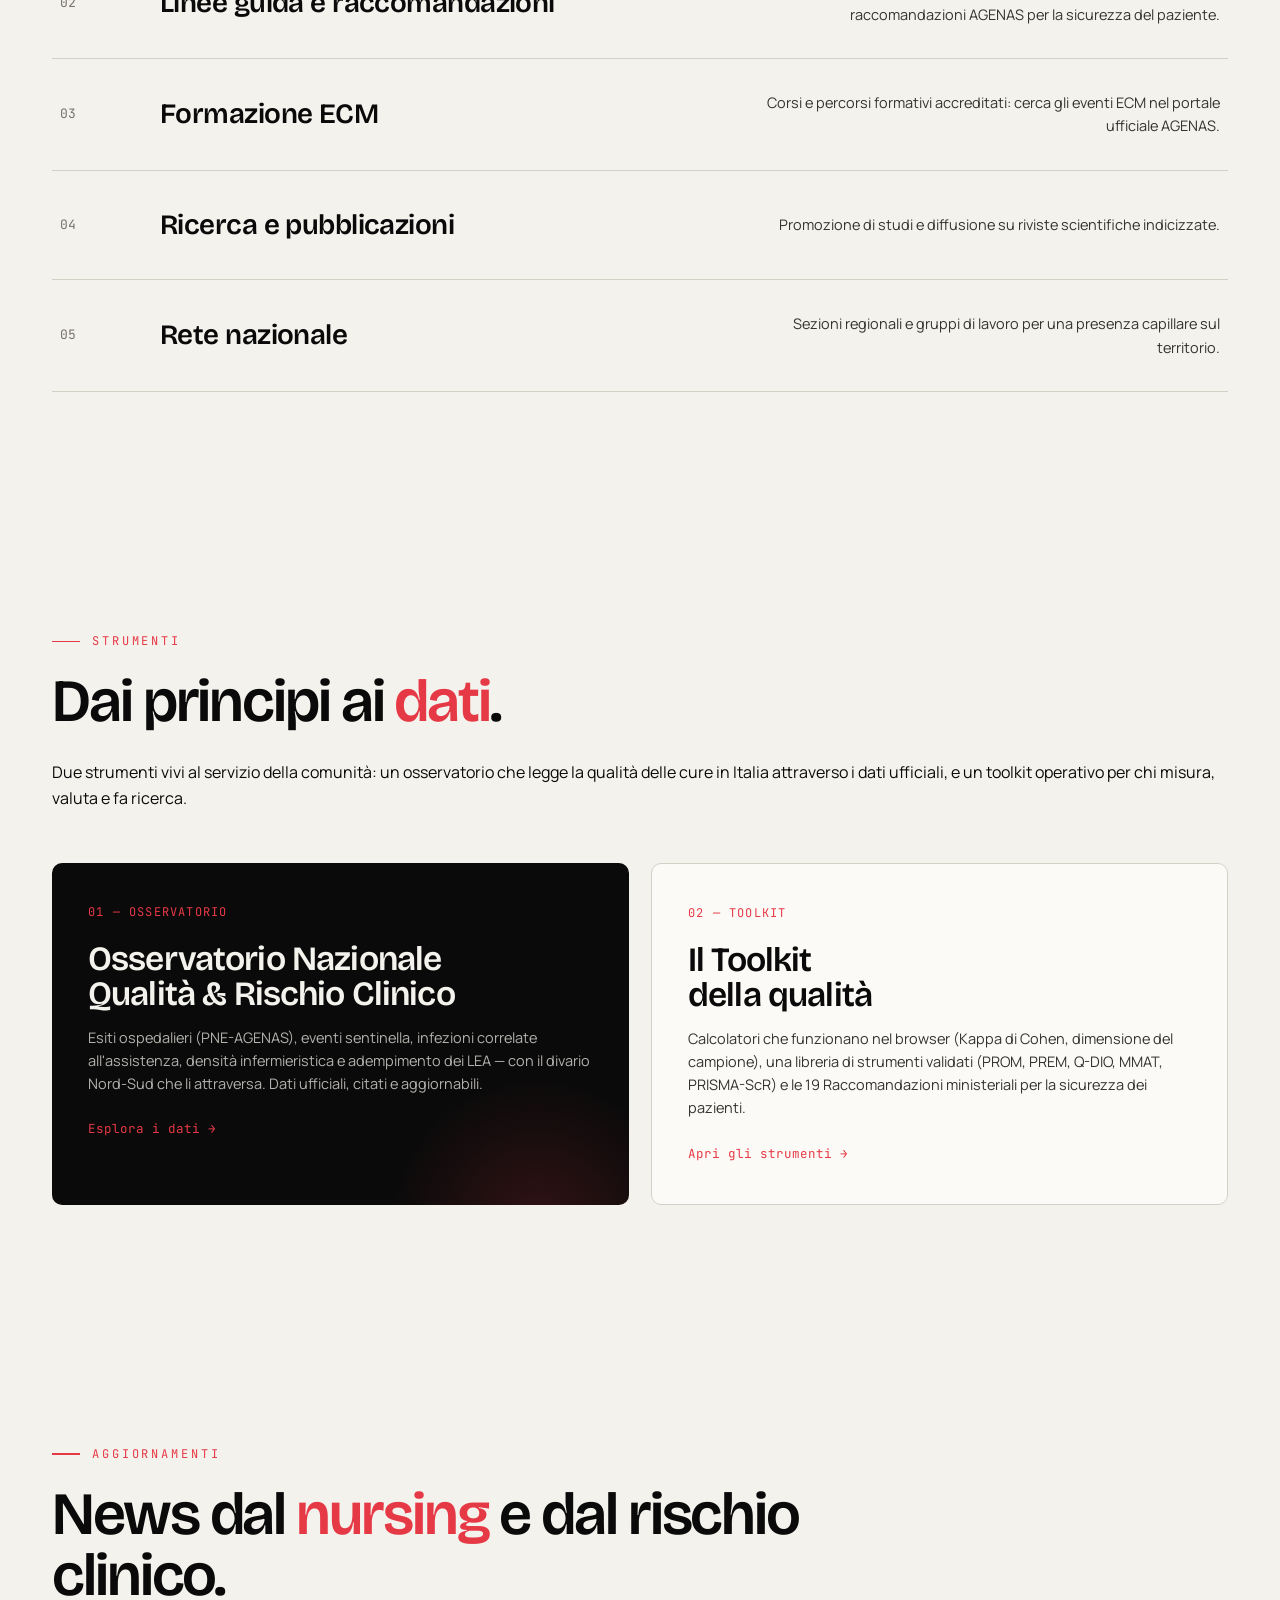
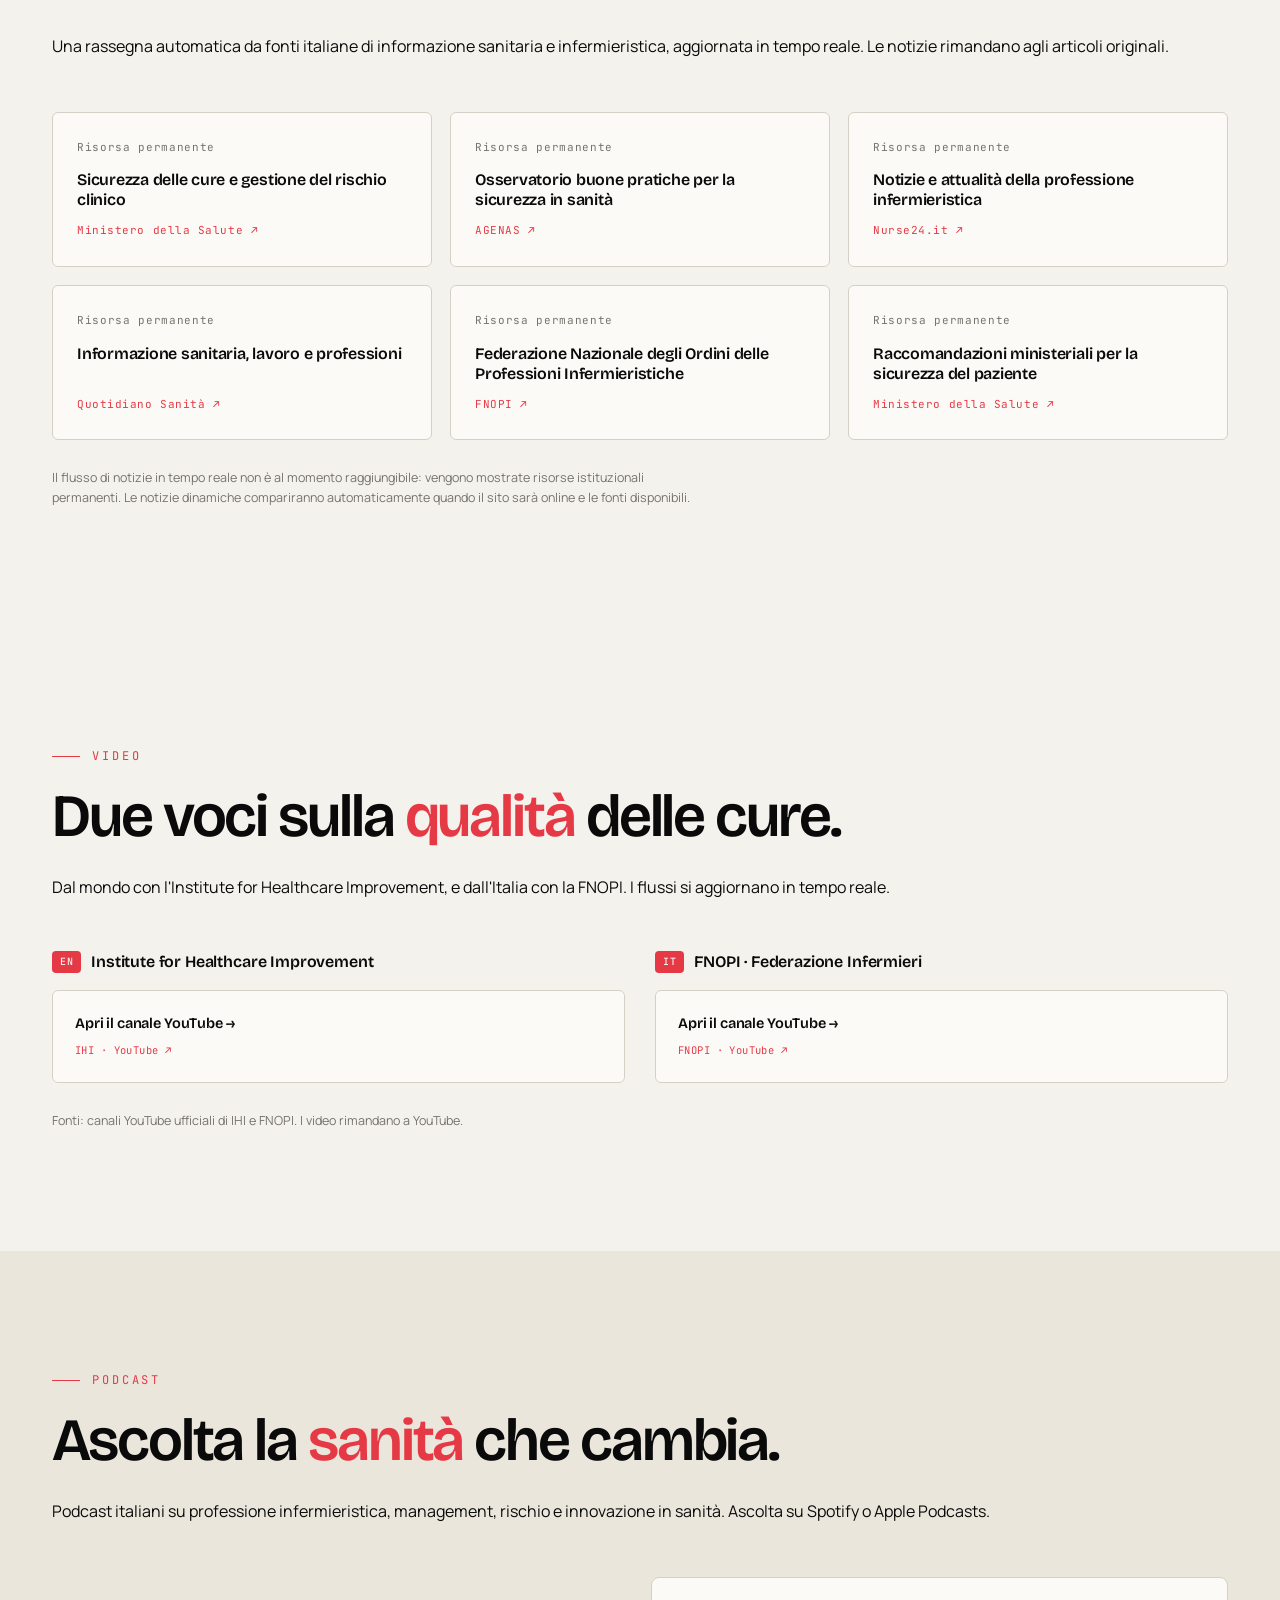
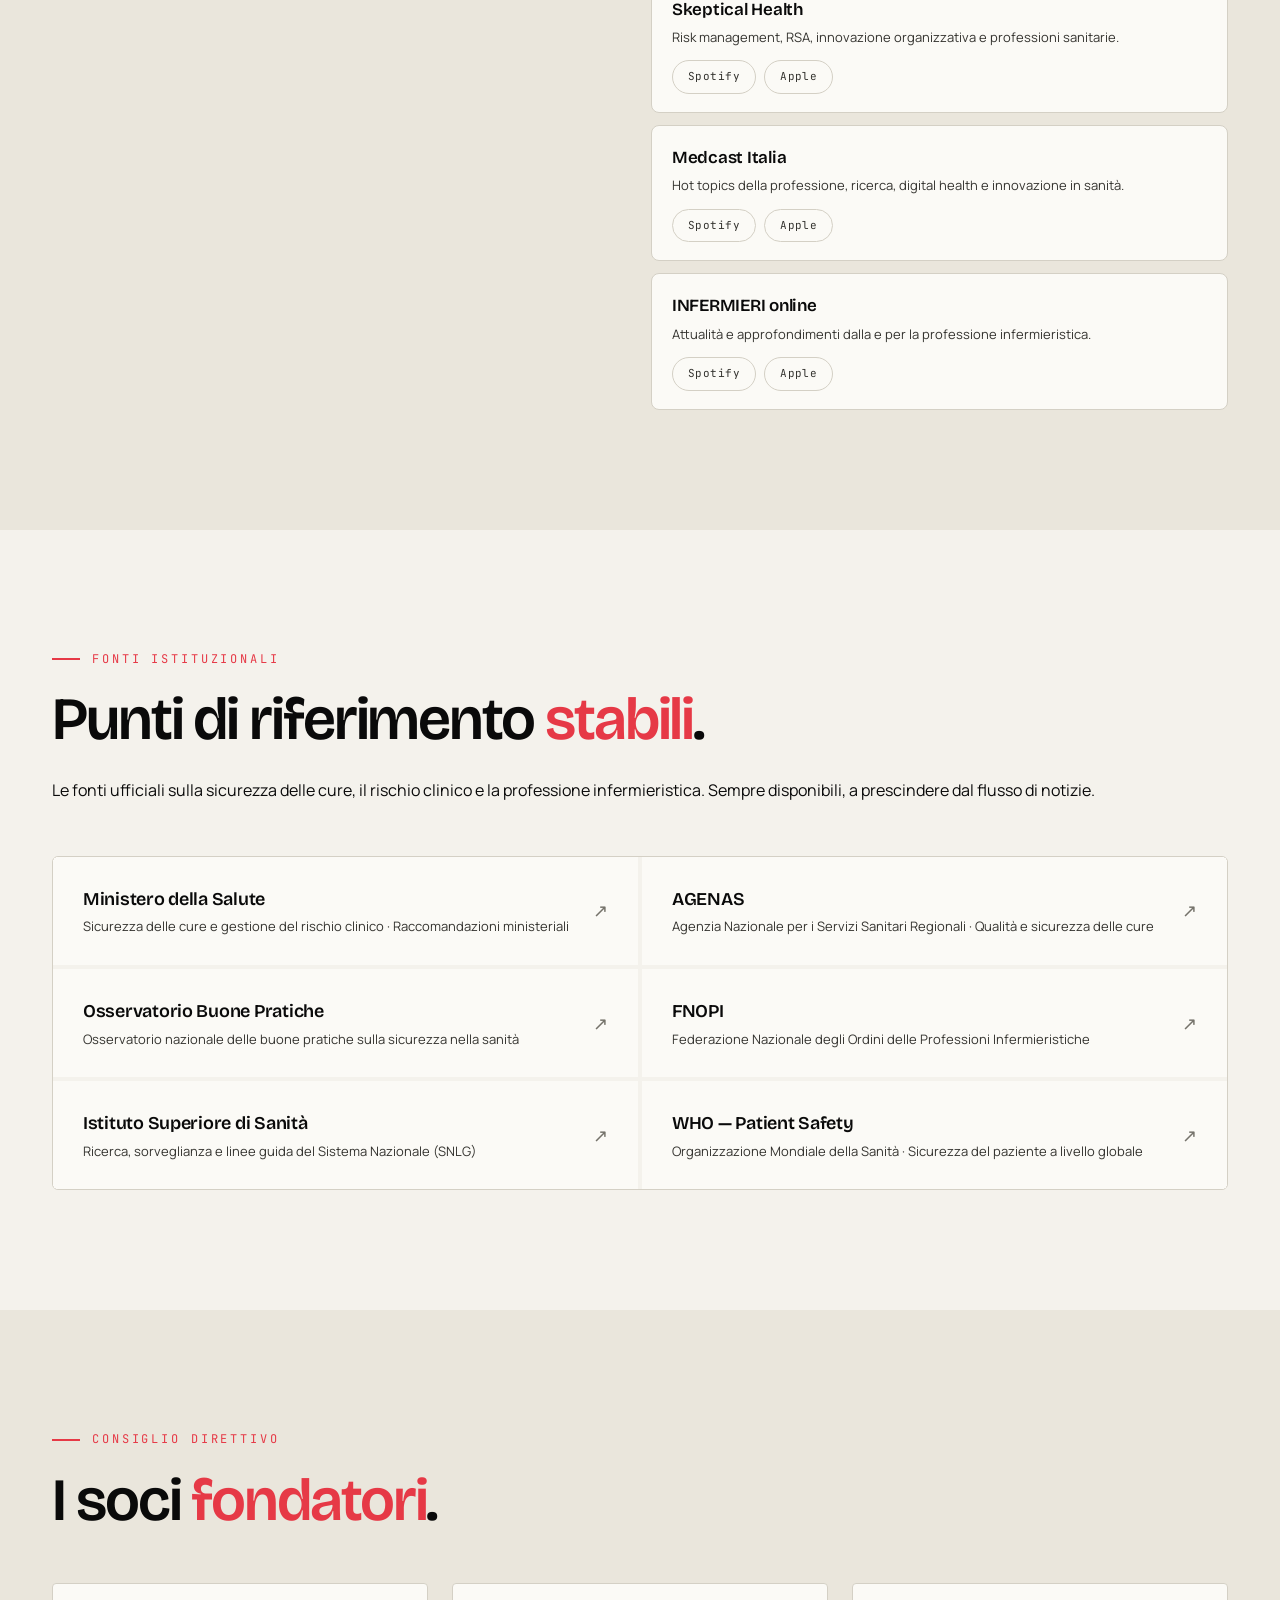
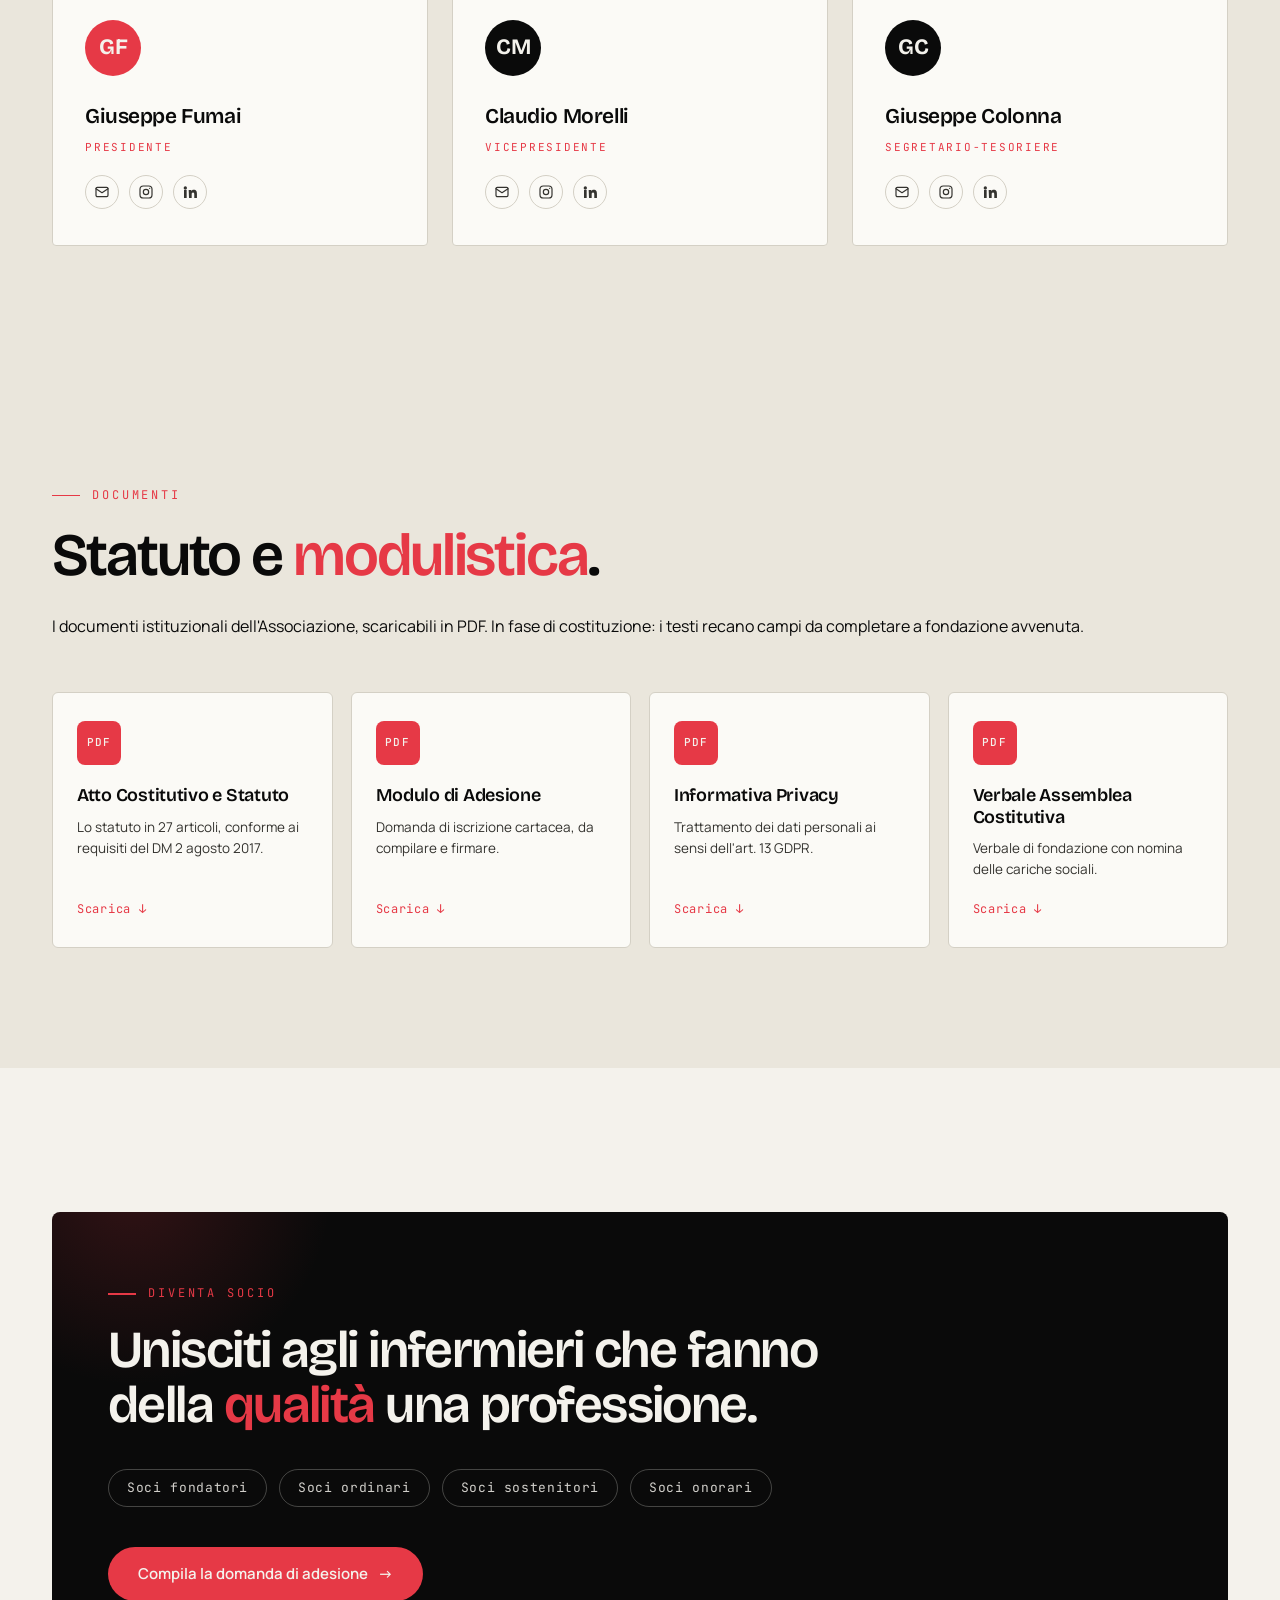
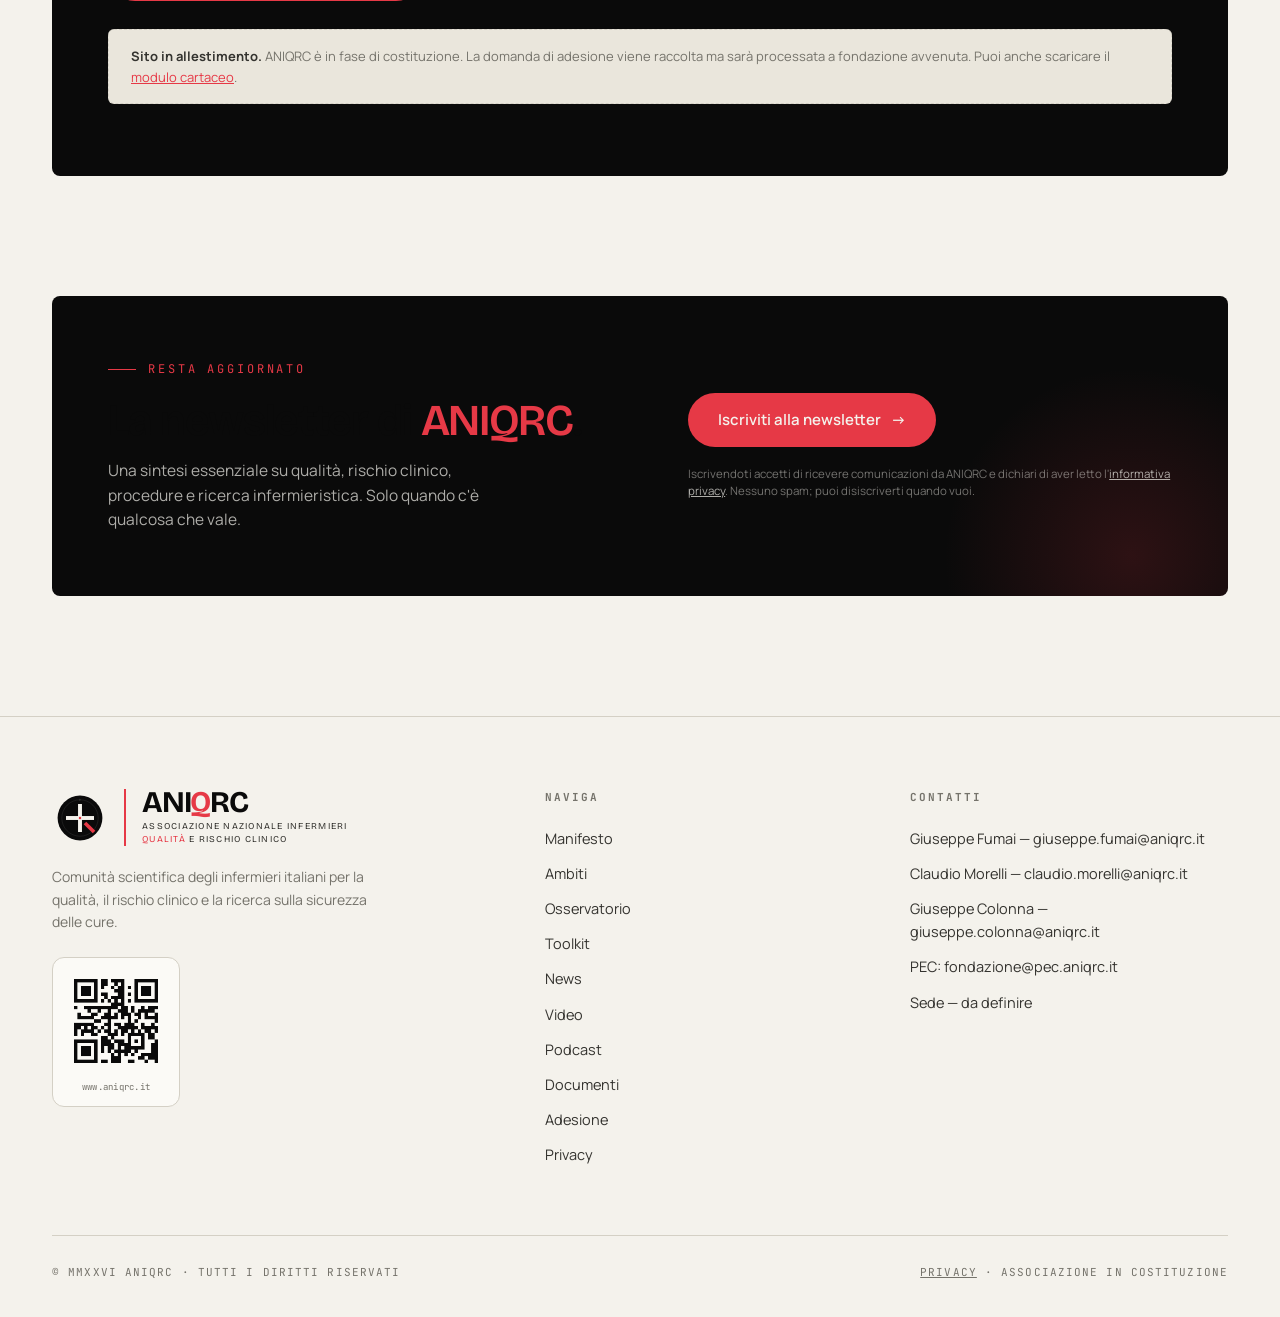
==== commit e7d5ce4f: "Add files via upload" ====
--- a/index.html
+++ b/index.html
@@ -945,7 +945,8 @@
     <div class="nav-links">
       <a href="#manifesto">Manifesto</a>
       <a href="#ambiti">Ambiti</a>
-      <a href="#news">News</a>
+      <a href="osservatorio.html">Osservatorio</a>
+      <a href="toolkit.html">Toolkit</a>
       <a href="#documenti">Documenti</a>
       <a href="#newsletter" class="nav-cta nav-news"><span class="nl-full">Iscriviti alla newsletter</span><span class="nl-short">Newsletter</span></a>
       <a href="adesione.html" class="nav-cta">Associati</a>
@@ -1141,6 +1142,32 @@
         <div class="att-name">Rete nazionale</div>
         <div class="att-desc">Sezioni regionali e gruppi di lavoro per una presenza capillare sul territorio.</div>
       </div>
+    </div>
+  </div>
+</section>
+
+<!-- ============ STRUMENTI (Osservatorio + Toolkit) ============ -->
+<section class="sec-pad" id="strumenti">
+  <div class="wrap">
+    <div class="sec-label reveal">Strumenti</div>
+    <h2 class="sec-title reveal">Dai principi ai <span class="accent">dati</span>.</h2>
+    <p class="sec-intro reveal">Due strumenti vivi al servizio della comunità: un osservatorio che legge la qualità delle cure in Italia attraverso i dati ufficiali, e un toolkit operativo per chi misura, valuta e fa ricerca.</p>
+
+    <div class="manifesto-cards reveal" style="margin-top:52px;">
+      <a href="osservatorio.html" style="position:relative;overflow:hidden;display:flex;flex-direction:column;text-decoration:none;background:var(--ink);color:var(--bg);border-radius:10px;padding:40px 36px;transition:transform .4s cubic-bezier(0.16,1,0.3,1),box-shadow .4s;" onmouseover="this.style.transform='translateY(-5px)';this.style.boxShadow='0 20px 50px var(--shadow)';" onmouseout="this.style.transform='';this.style.boxShadow='';">
+        <span style="position:absolute;bottom:-50%;right:-10%;width:300px;height:300px;background:radial-gradient(circle,rgba(230,57,70,0.18) 0%,transparent 70%);pointer-events:none;"></span>
+        <span style="position:relative;z-index:2;font-family:'JetBrains Mono',monospace;font-size:12px;letter-spacing:0.1em;color:var(--accent);margin-bottom:18px;">01 — OSSERVATORIO</span>
+        <span style="position:relative;z-index:2;font-family:'Bricolage Grotesque',sans-serif;font-weight:600;font-size:clamp(26px,3.4vw,34px);letter-spacing:-0.025em;line-height:1.05;margin-bottom:14px;">Osservatorio Nazionale<br>Qualità &amp; Rischio Clinico</span>
+        <span style="position:relative;z-index:2;font-size:14.5px;color:rgba(244,242,236,0.72);line-height:1.6;">Esiti ospedalieri (PNE-AGENAS), eventi sentinella, infezioni correlate all'assistenza, densità infermieristica e adempimento dei LEA — con il divario Nord-Sud che li attraversa. Dati ufficiali, citati e aggiornabili.</span>
+        <span style="position:relative;z-index:2;margin-top:24px;font-family:'JetBrains Mono',monospace;font-size:12.5px;color:var(--accent);">Esplora i dati &rarr;</span>
+      </a>
+
+      <a href="toolkit.html" style="position:relative;overflow:hidden;display:flex;flex-direction:column;text-decoration:none;background:var(--bg-card);color:var(--ink);border:1px solid var(--rule);border-radius:10px;padding:40px 36px;transition:transform .4s cubic-bezier(0.16,1,0.3,1),box-shadow .4s,border-color .4s;" onmouseover="this.style.transform='translateY(-5px)';this.style.boxShadow='0 20px 50px var(--shadow)';this.style.borderColor='var(--accent)';" onmouseout="this.style.transform='';this.style.boxShadow='';this.style.borderColor='var(--rule)';">
+        <span style="font-family:'JetBrains Mono',monospace;font-size:12px;letter-spacing:0.1em;color:var(--accent);margin-bottom:18px;">02 — TOOLKIT</span>
+        <span style="font-family:'Bricolage Grotesque',sans-serif;font-weight:600;font-size:clamp(26px,3.4vw,34px);letter-spacing:-0.025em;line-height:1.05;margin-bottom:14px;color:var(--ink);">Il Toolkit<br>della qualità</span>
+        <span style="font-size:14.5px;color:var(--ink-soft);line-height:1.6;">Calcolatori che funzionano nel browser (Kappa di Cohen, dimensione del campione), una libreria di strumenti validati (PROM, PREM, Q-DIO, MMAT, PRISMA-ScR) e le 19 Raccomandazioni ministeriali per la sicurezza dei pazienti.</span>
+        <span style="margin-top:24px;font-family:'JetBrains Mono',monospace;font-size:12.5px;color:var(--accent);">Apri gli strumenti &rarr;</span>
+      </a>
     </div>
   </div>
 </section>
@@ -1385,7 +1412,7 @@
         <p class="nl-sub">Una sintesi essenziale su qualità, rischio clinico, procedure e ricerca infermieristica. Solo quando c'è qualcosa che vale.</p>
       </div>
       <div class="nl-right">
-        <a class="btn btn-primary nl-btn" href="https://mycompany-gwlqtj.subscribepage.io" target="_blank" rel="noopener">Iscriviti alla newsletter <span class="arrow">→</span></a>
+        <a class="btn btn-primary nl-btn" href="https://preview.mailerlite.io/forms/2370746/188160515817604860/share" target="_blank" rel="noopener">Iscriviti alla newsletter <span class="arrow">→</span></a>
         <p class="nl-privacy">Iscrivendoti accetti di ricevere comunicazioni da ANIQRC e dichiari di aver letto l'<a href="privacy.html" style="color:rgba(244,242,236,0.7);">informativa privacy</a>. Nessuno spam; puoi disiscriverti quando vuoi.</p>
       </div>
     </div>
@@ -1422,6 +1449,8 @@
         <h4>Naviga</h4>
         <a href="#manifesto">Manifesto</a>
         <a href="#ambiti">Ambiti</a>
+        <a href="osservatorio.html">Osservatorio</a>
+        <a href="toolkit.html">Toolkit</a>
         <a href="#news">News</a>
         <a href="#video">Video</a>
         <a href="#podcast">Podcast</a>
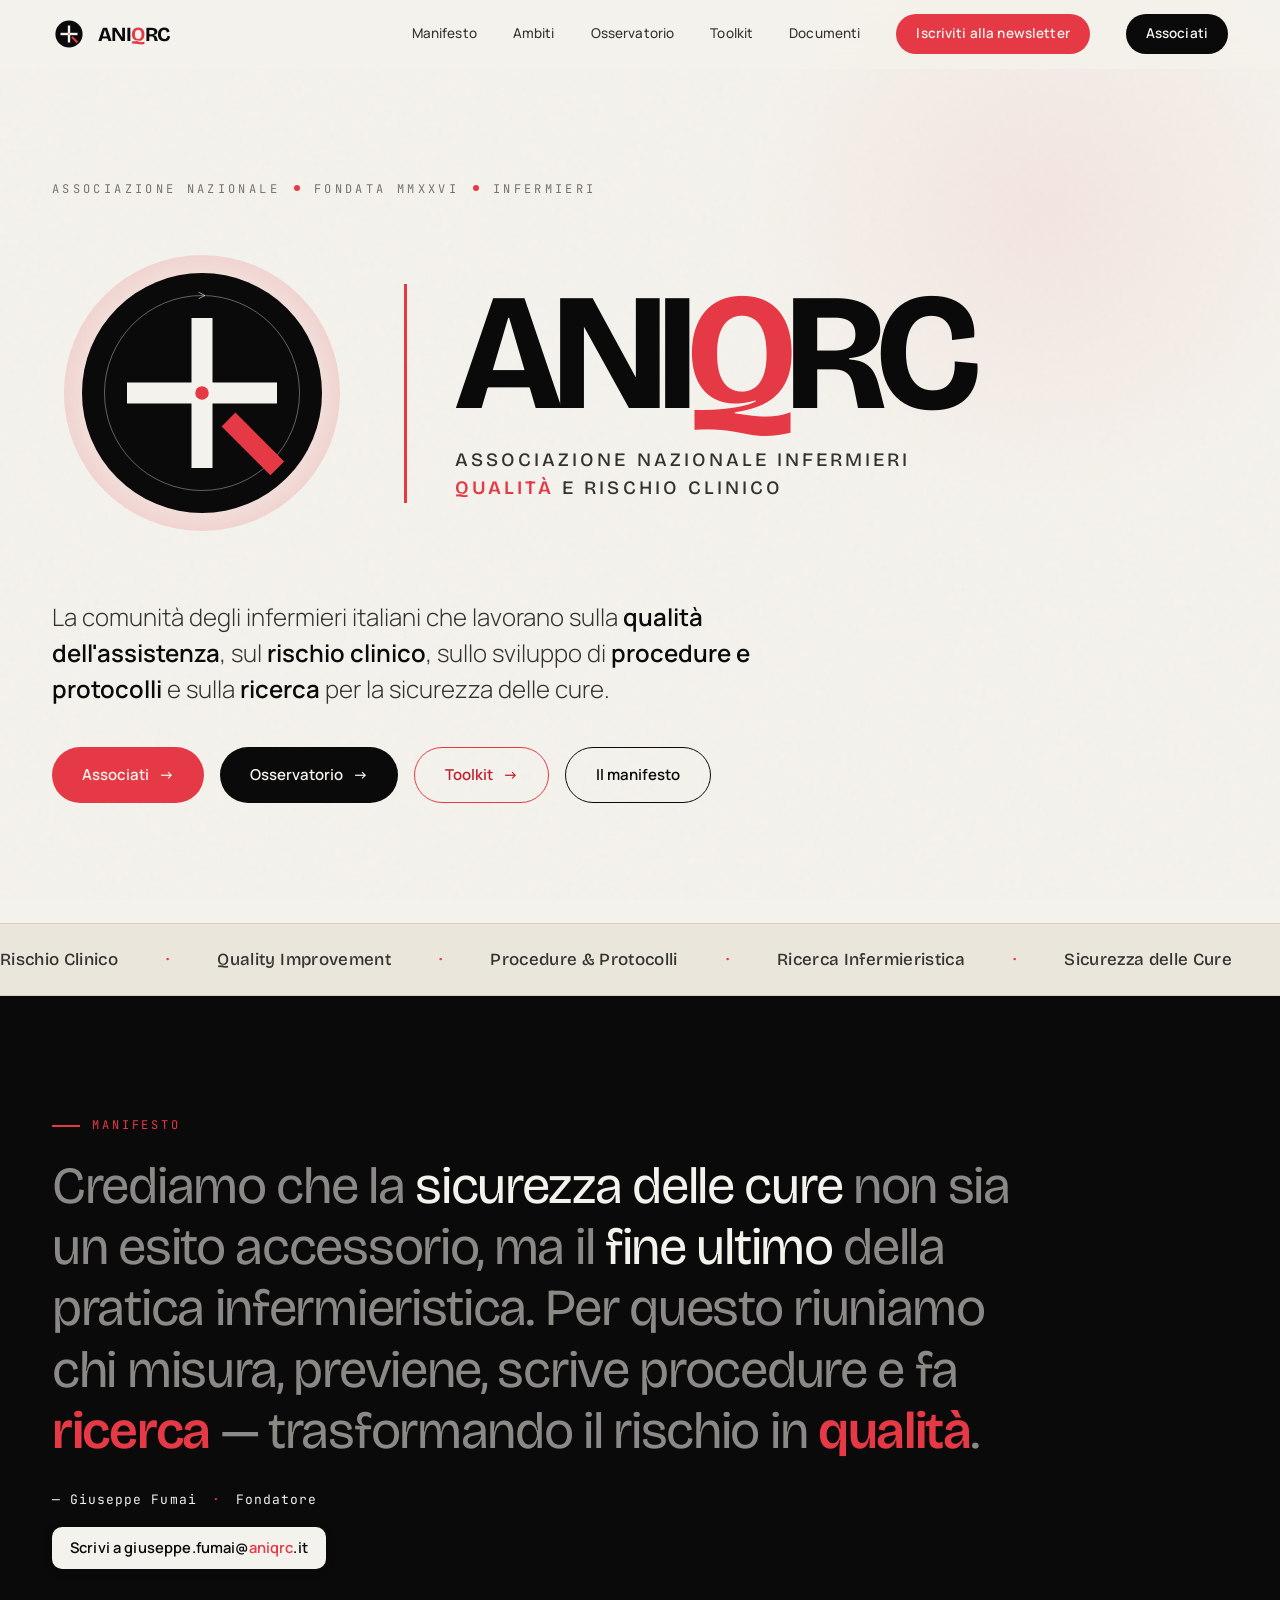
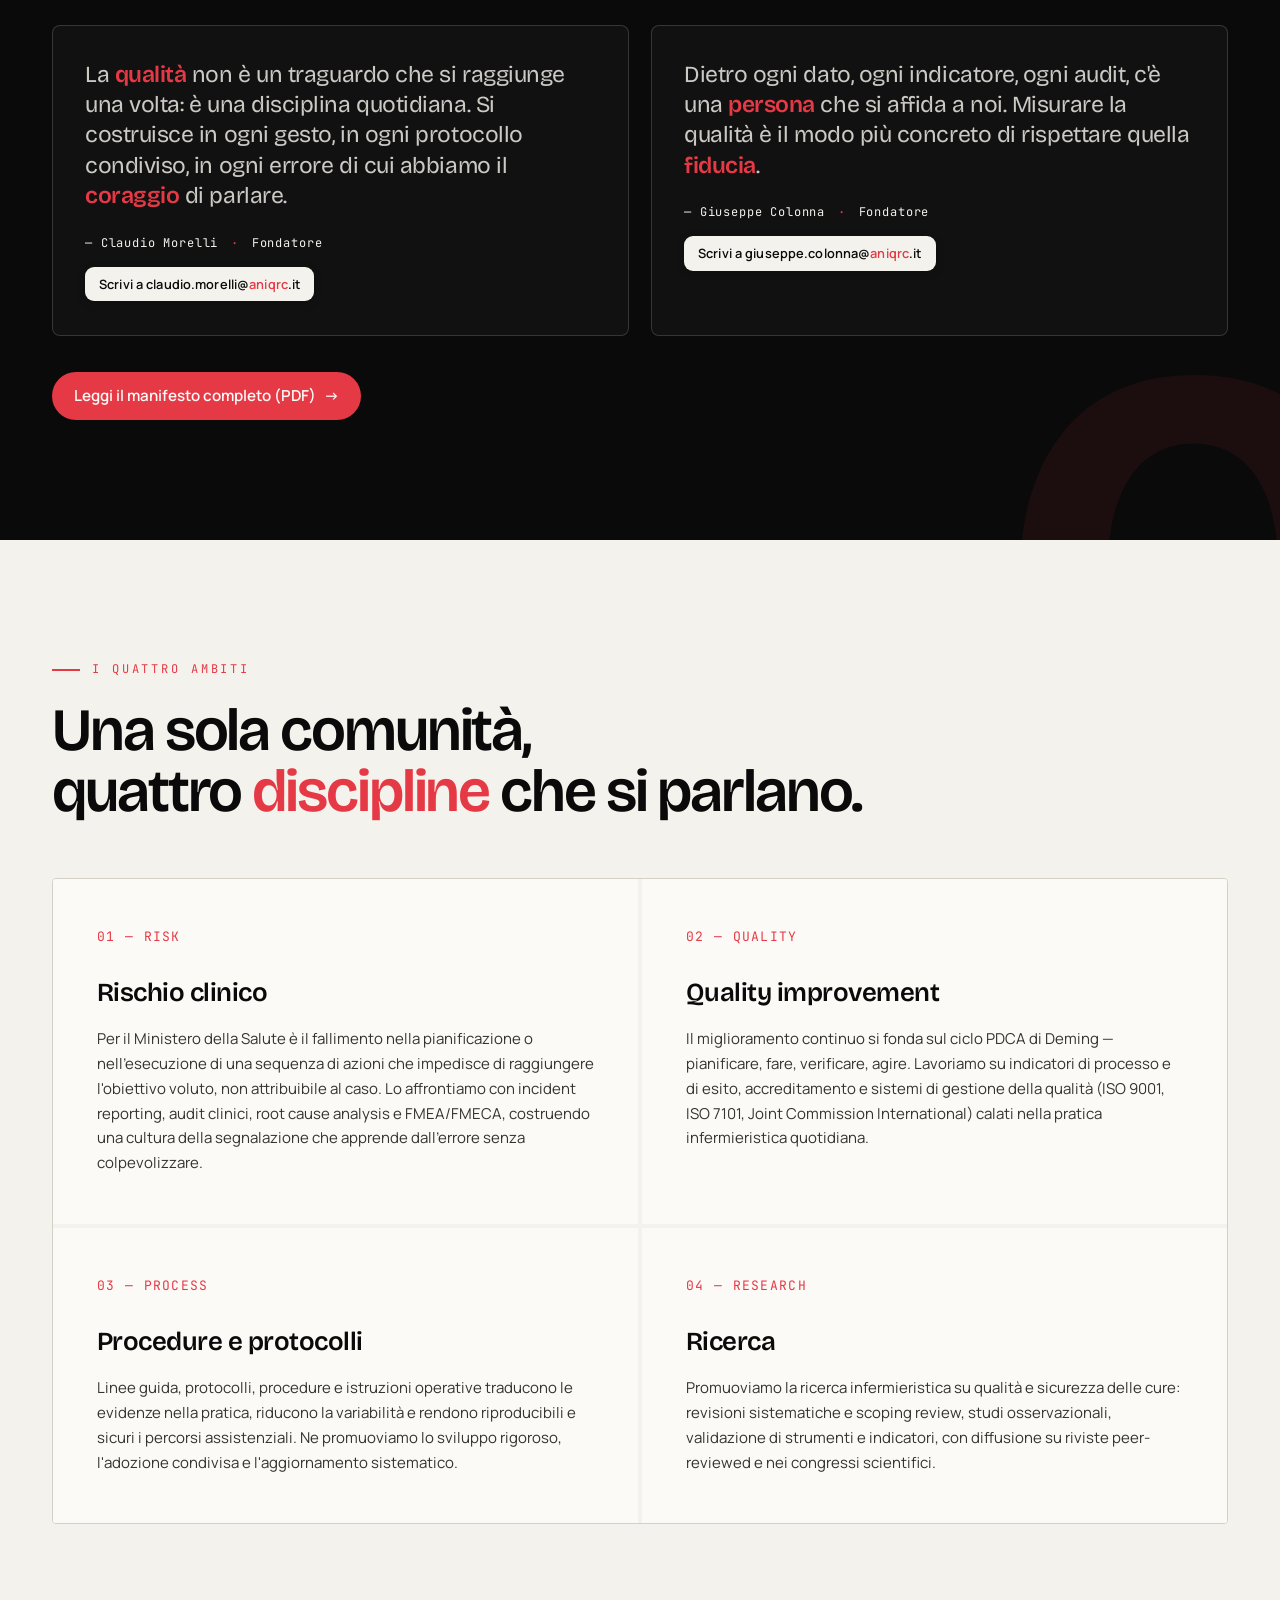
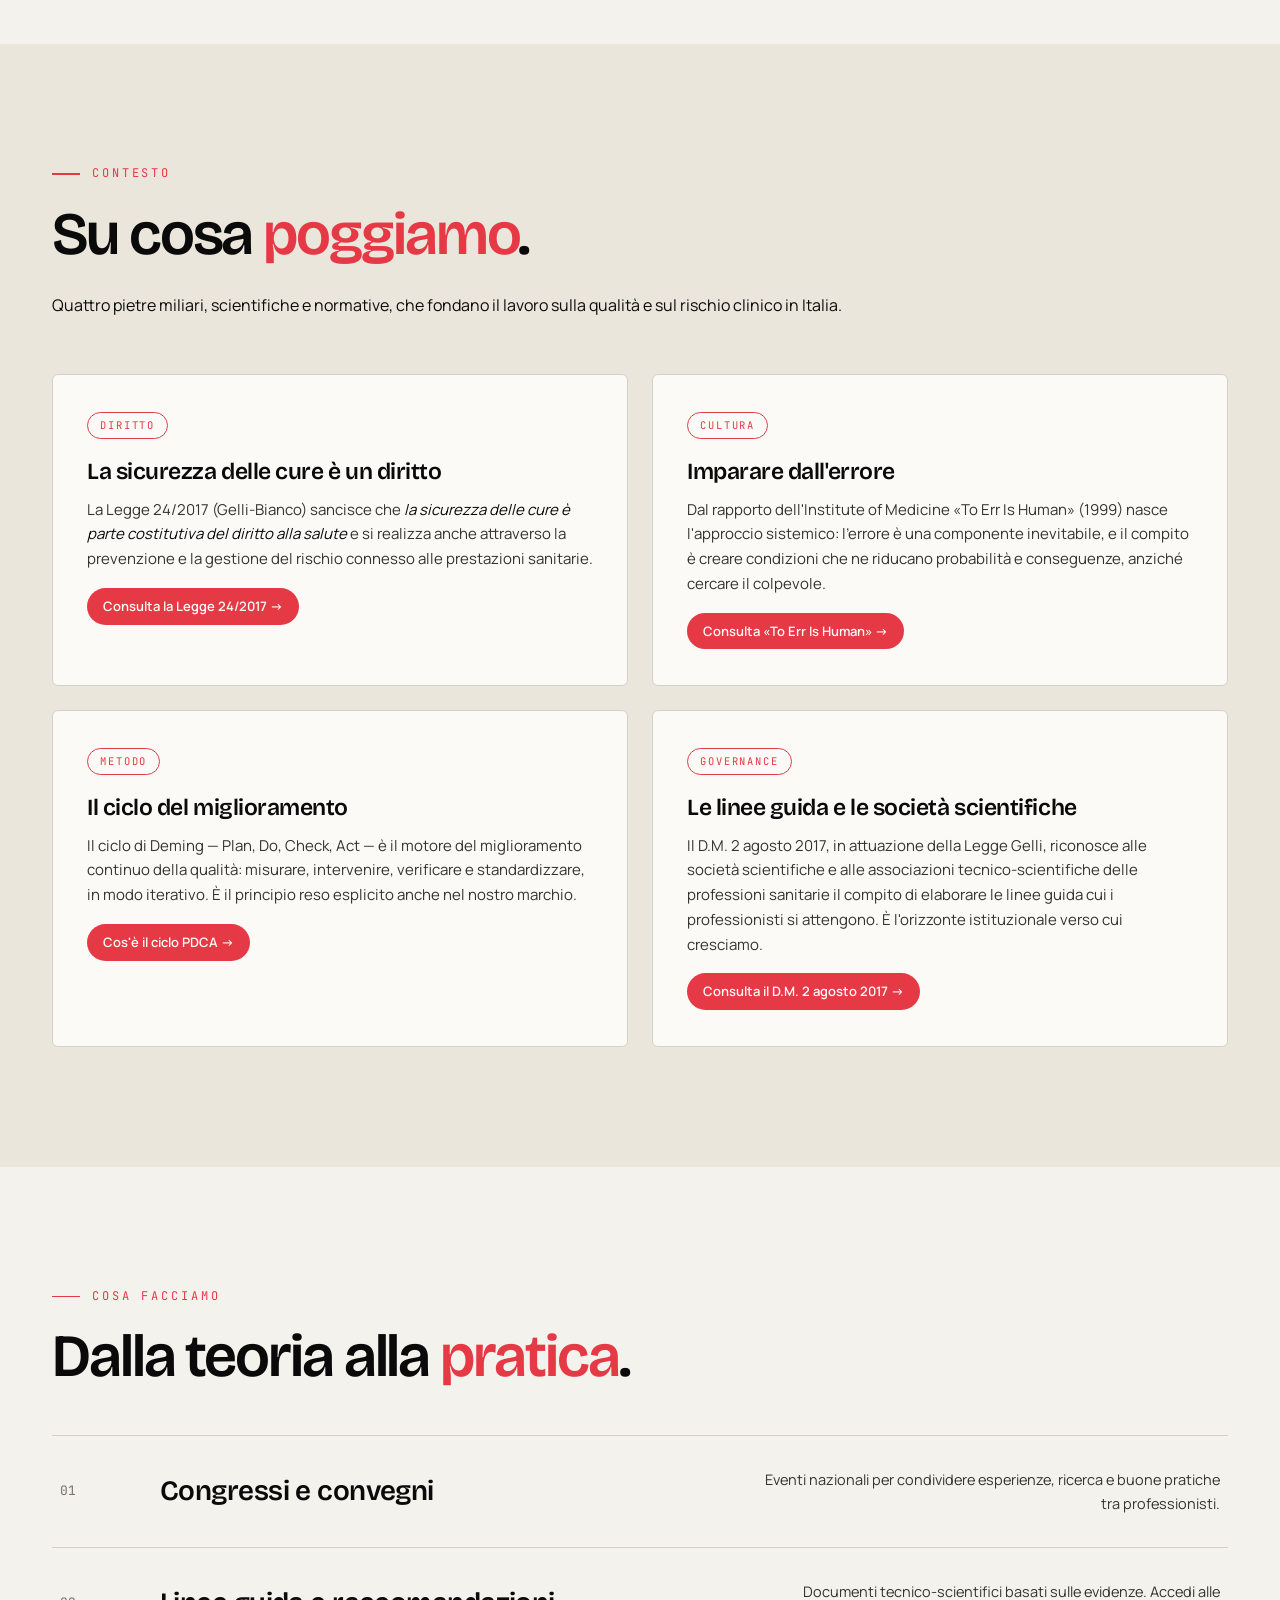
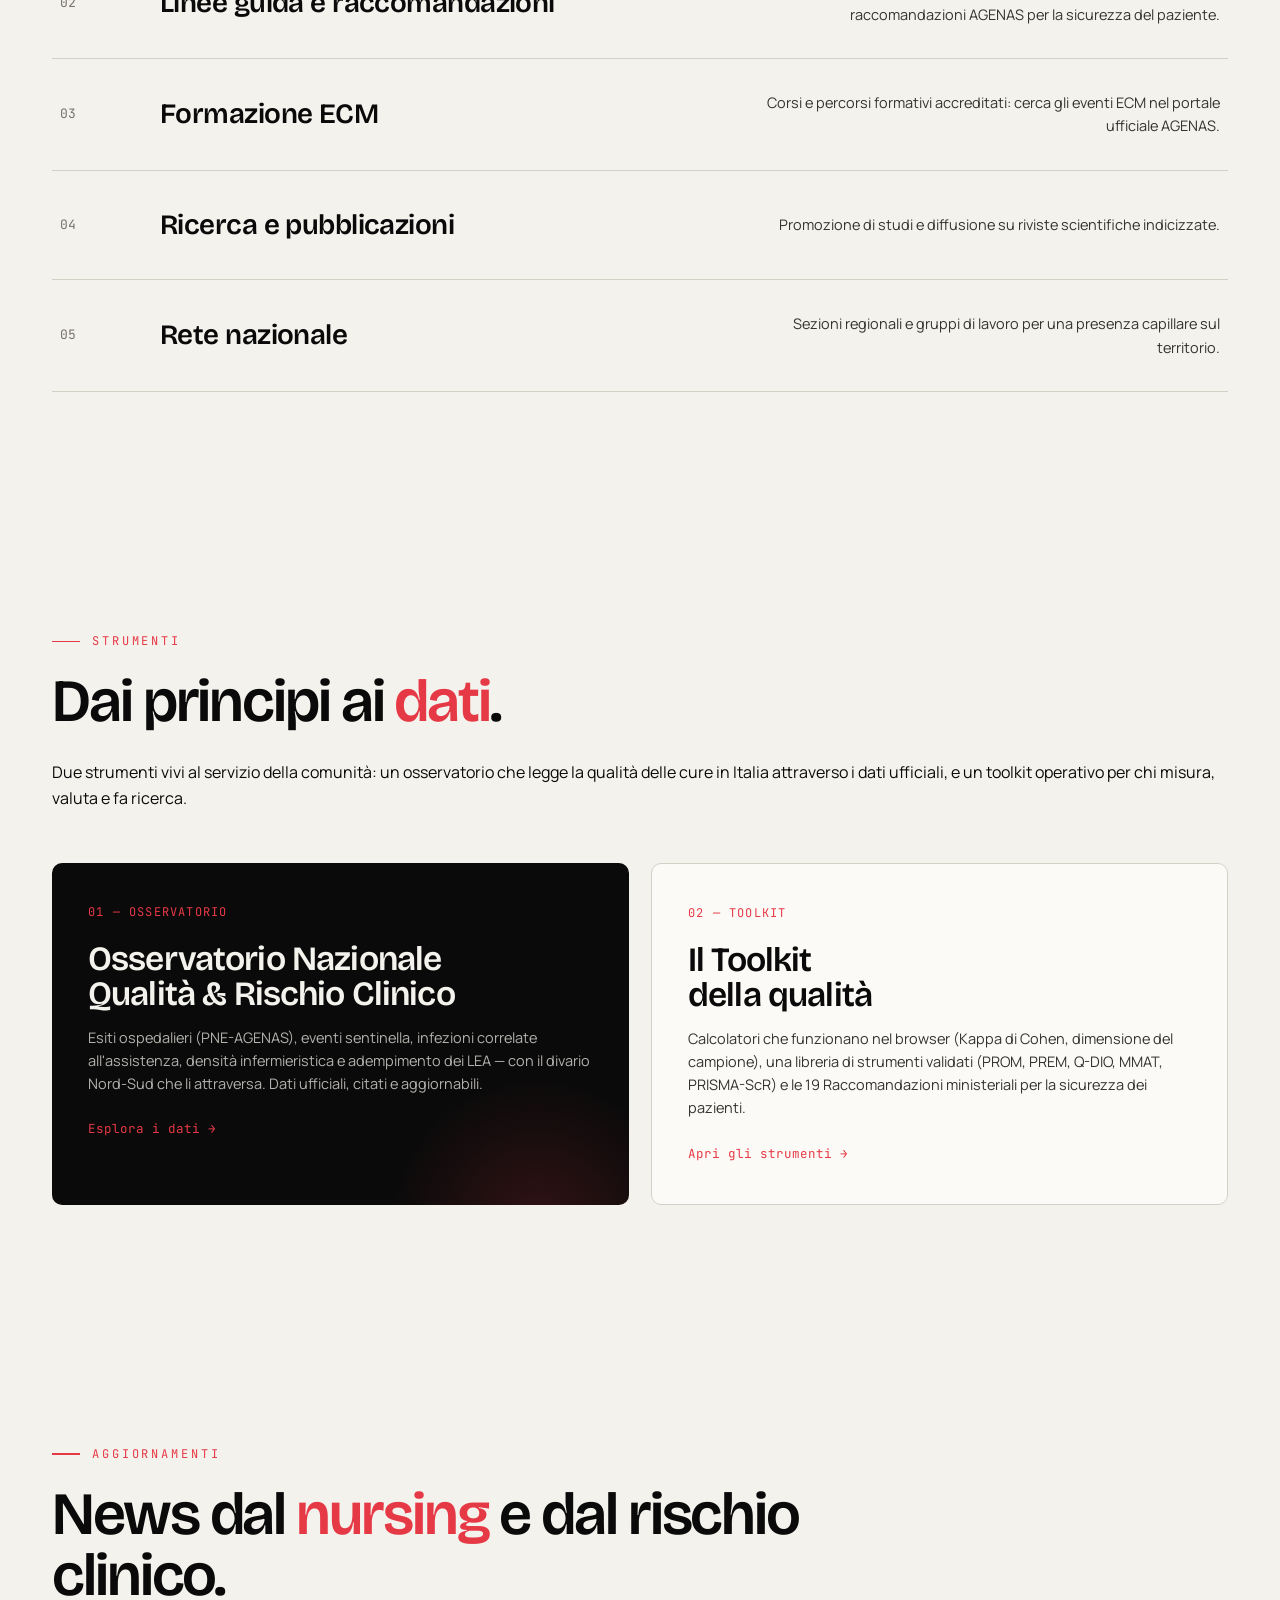
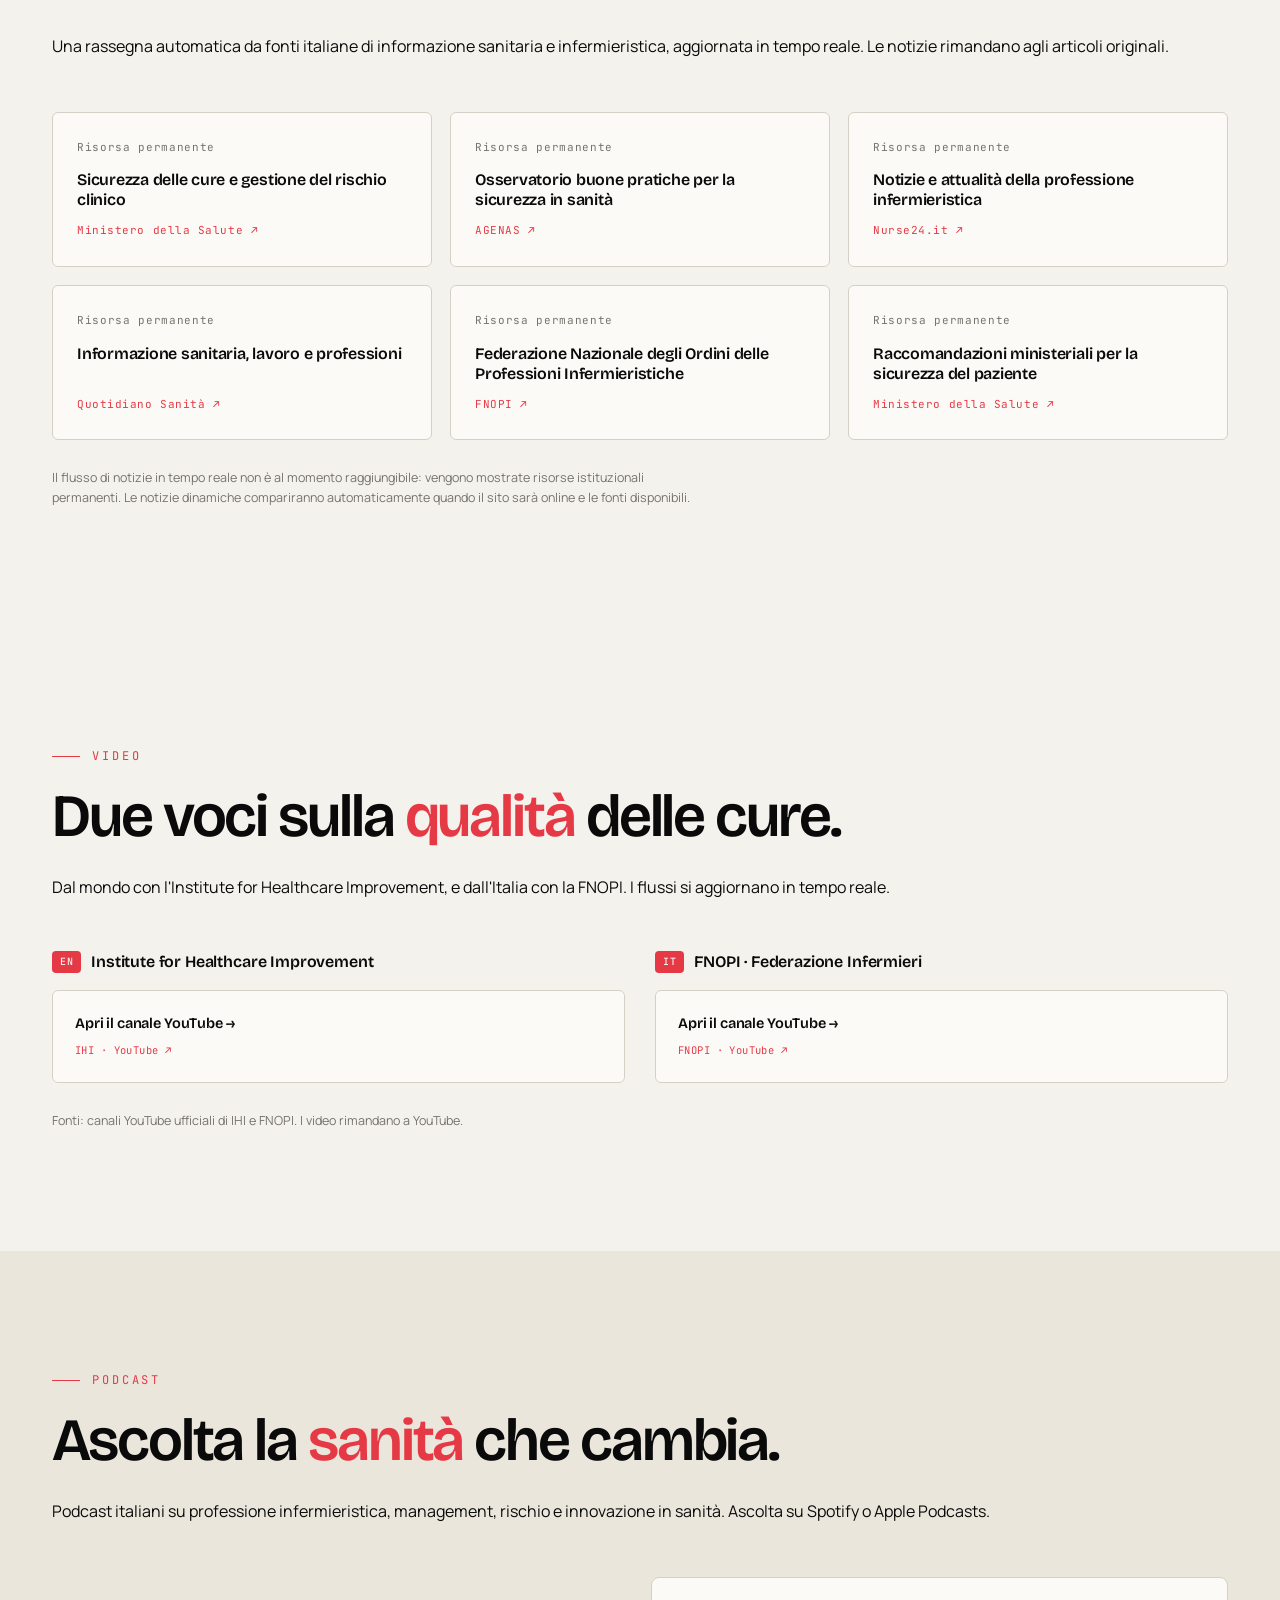
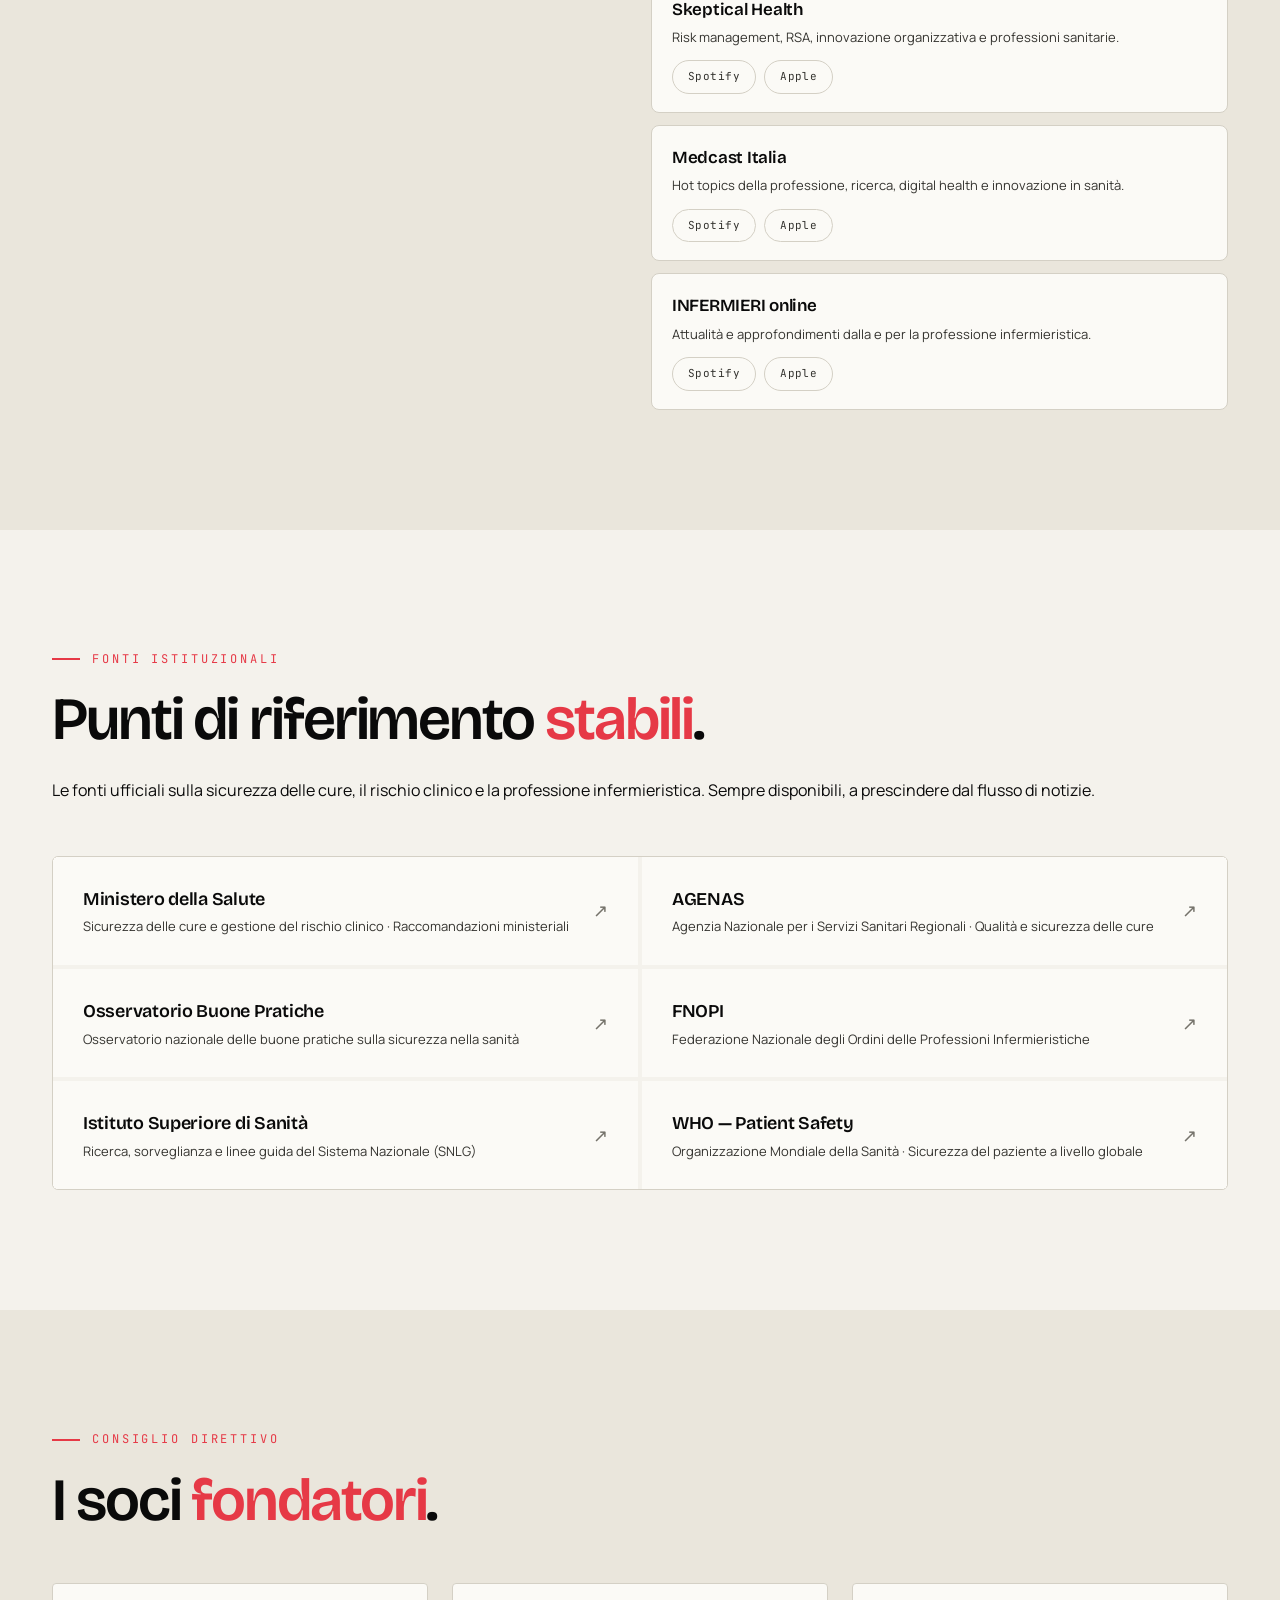
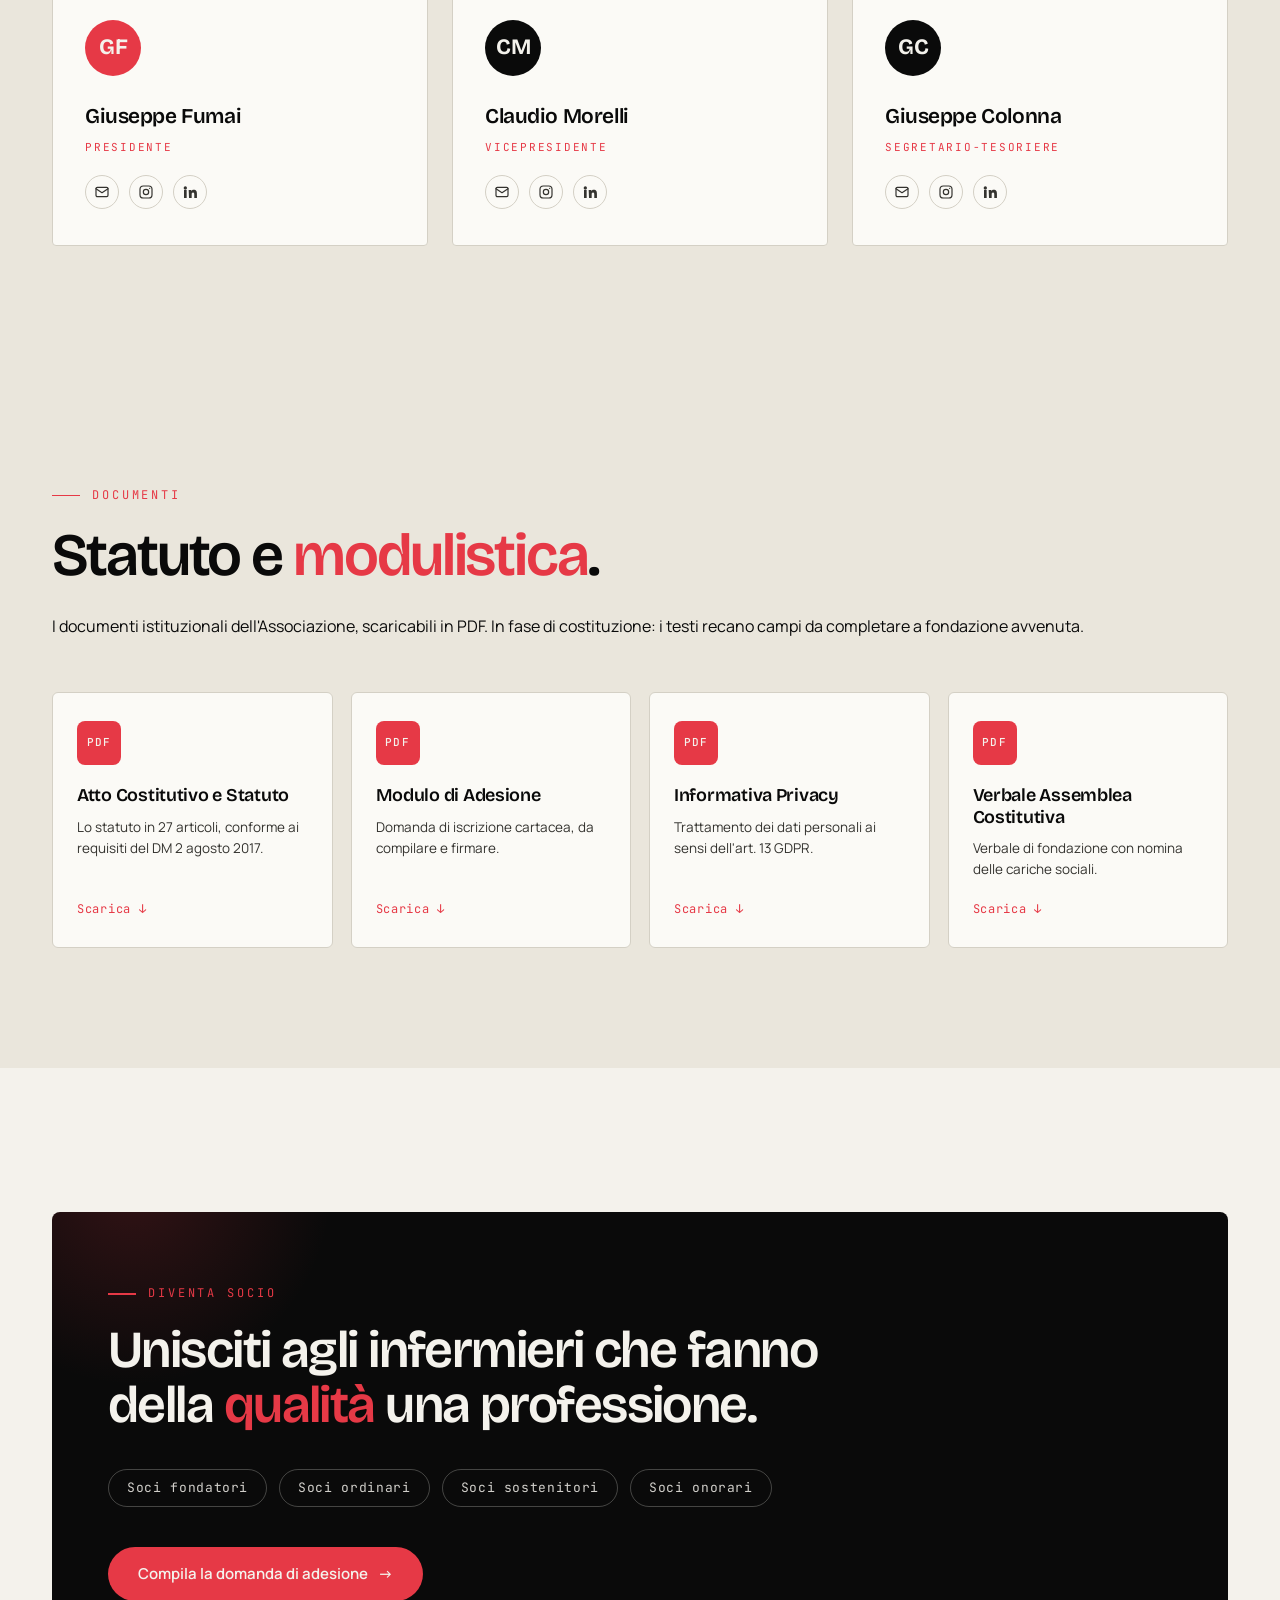
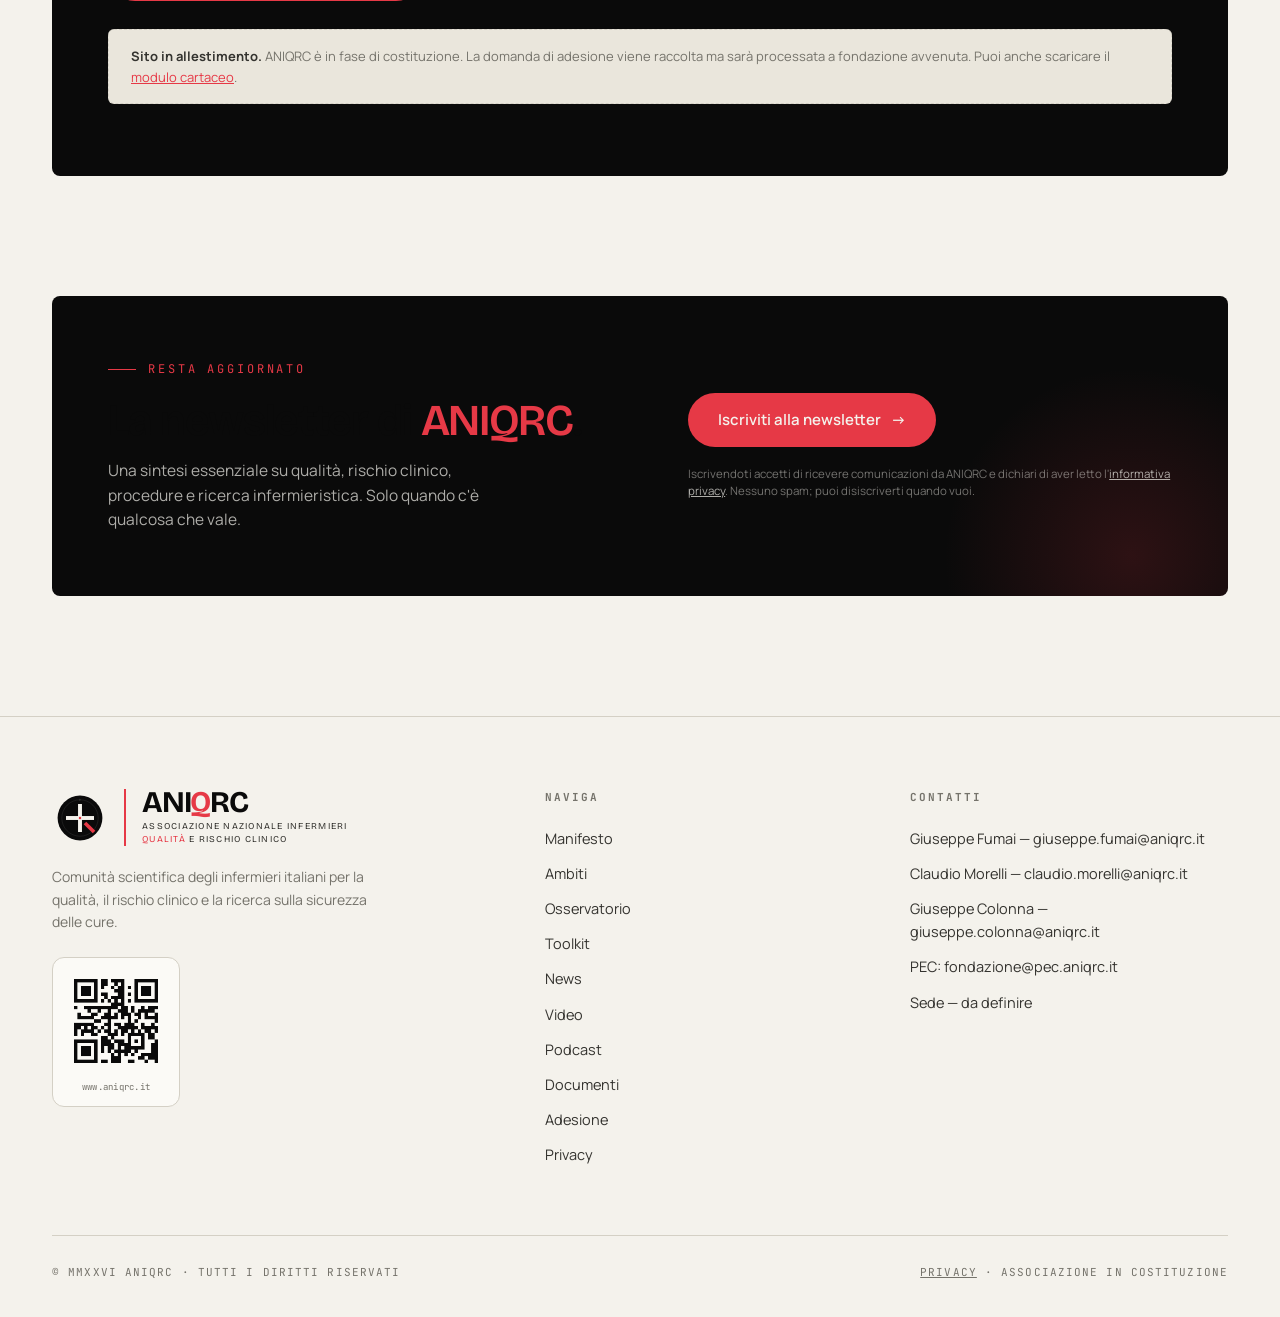
==== commit 175370c5: "Add files via upload" ====
--- a/index.html
+++ b/index.html
@@ -260,6 +260,10 @@
   .btn-primary:hover { background: var(--accent-deep); transform: translateY(-2px); box-shadow: 0 8px 24px rgba(230,57,70,0.28); }
   .btn-ghost { background: transparent; color: var(--ink); border: 1.5px solid var(--ink); }
   .btn-ghost:hover { background: var(--ink); color: var(--bg); }
+  .btn-dark { background: var(--ink); color: var(--bg); }
+  .btn-dark:hover { background: var(--accent); color: var(--bg); transform: translateY(-2px); box-shadow: 0 8px 24px rgba(10,10,10,0.22); }
+  .btn-outline { background: transparent; color: var(--accent-deep); border: 1.5px solid var(--accent); }
+  .btn-outline:hover { background: var(--accent); color: var(--bg); transform: translateY(-2px); box-shadow: 0 8px 24px rgba(230,57,70,0.24); }
   .btn .arrow { transition: transform 0.3s; }
   .btn:hover .arrow { transform: translateX(4px); }
 
@@ -993,6 +997,8 @@
 
     <div class="hero-actions">
       <a href="#associati" class="btn btn-primary">Associati <span class="arrow">→</span></a>
+      <a href="osservatorio.html" class="btn btn-dark">Osservatorio <span class="arrow">→</span></a>
+      <a href="toolkit.html" class="btn btn-outline">Toolkit <span class="arrow">→</span></a>
       <a href="manifesto-aniqrc.pdf" target="_blank" rel="noopener" class="btn btn-ghost">Il manifesto</a>
     </div>
   </div>
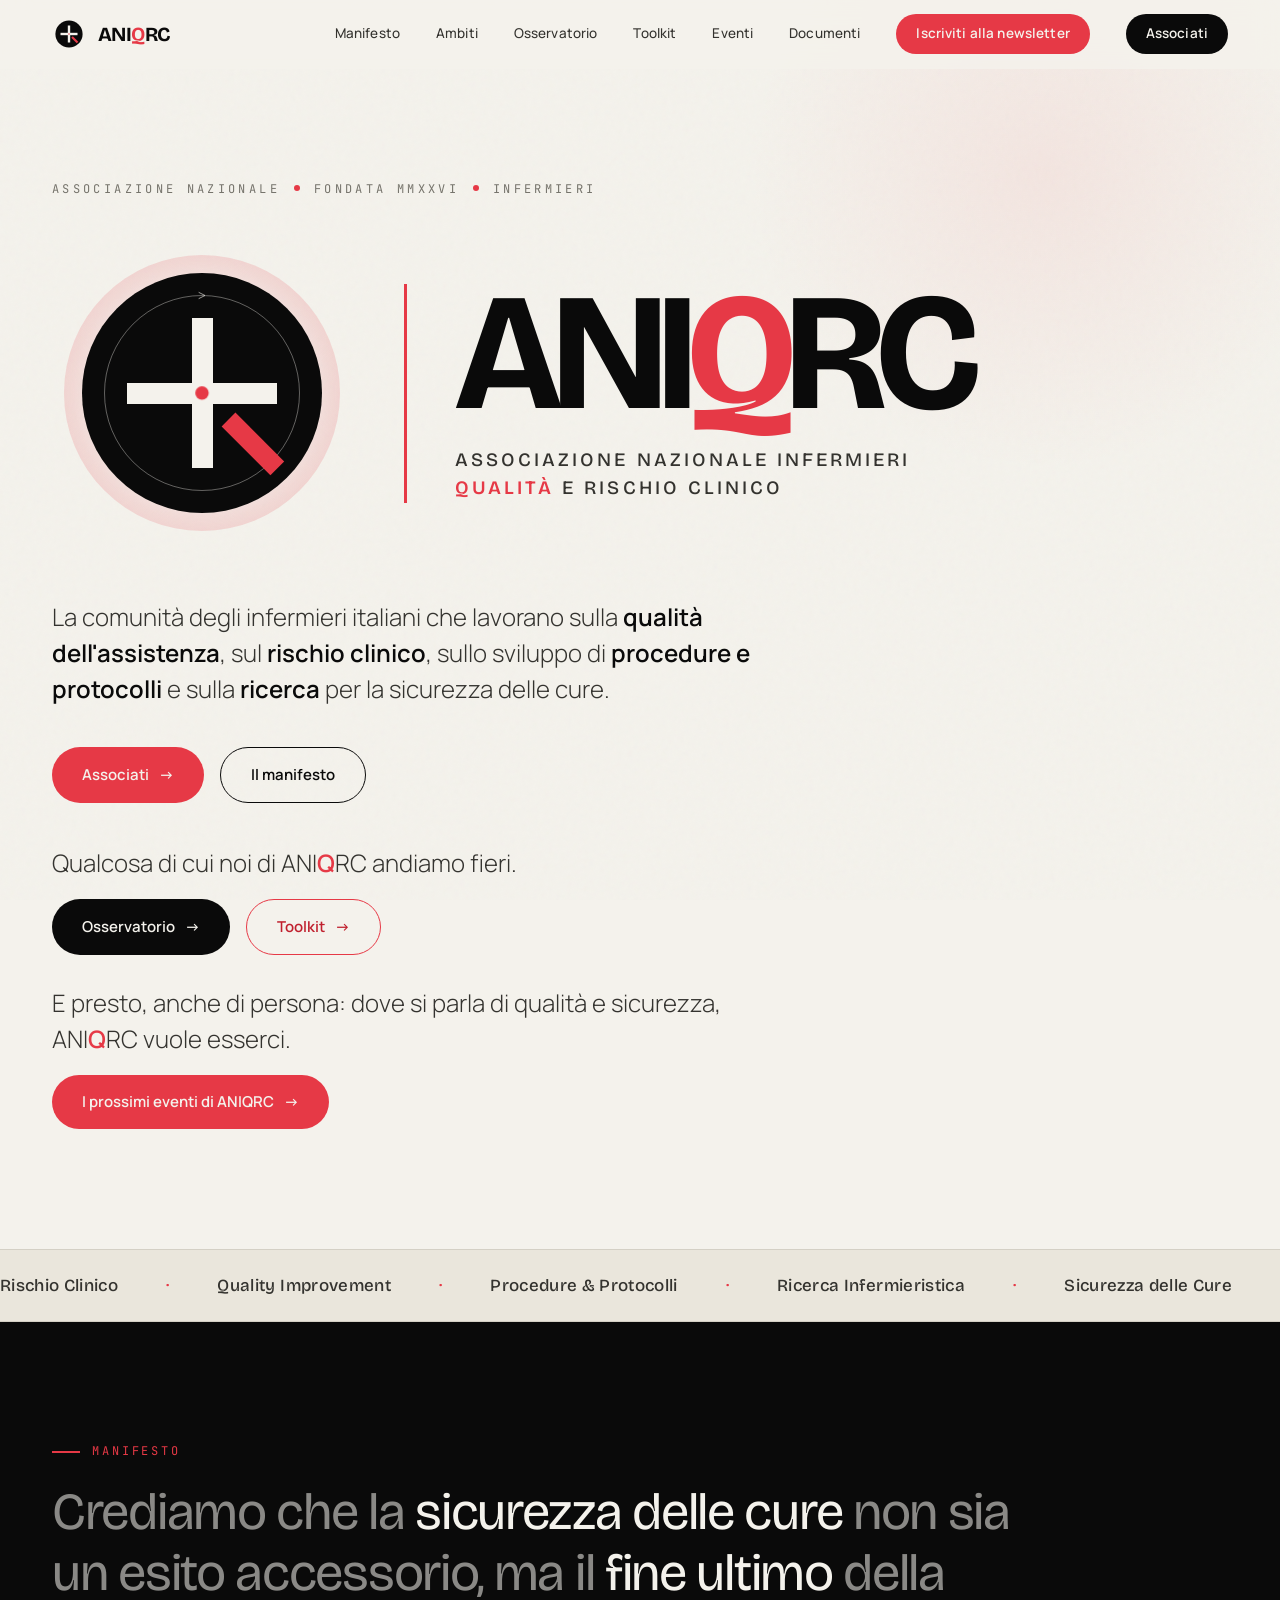
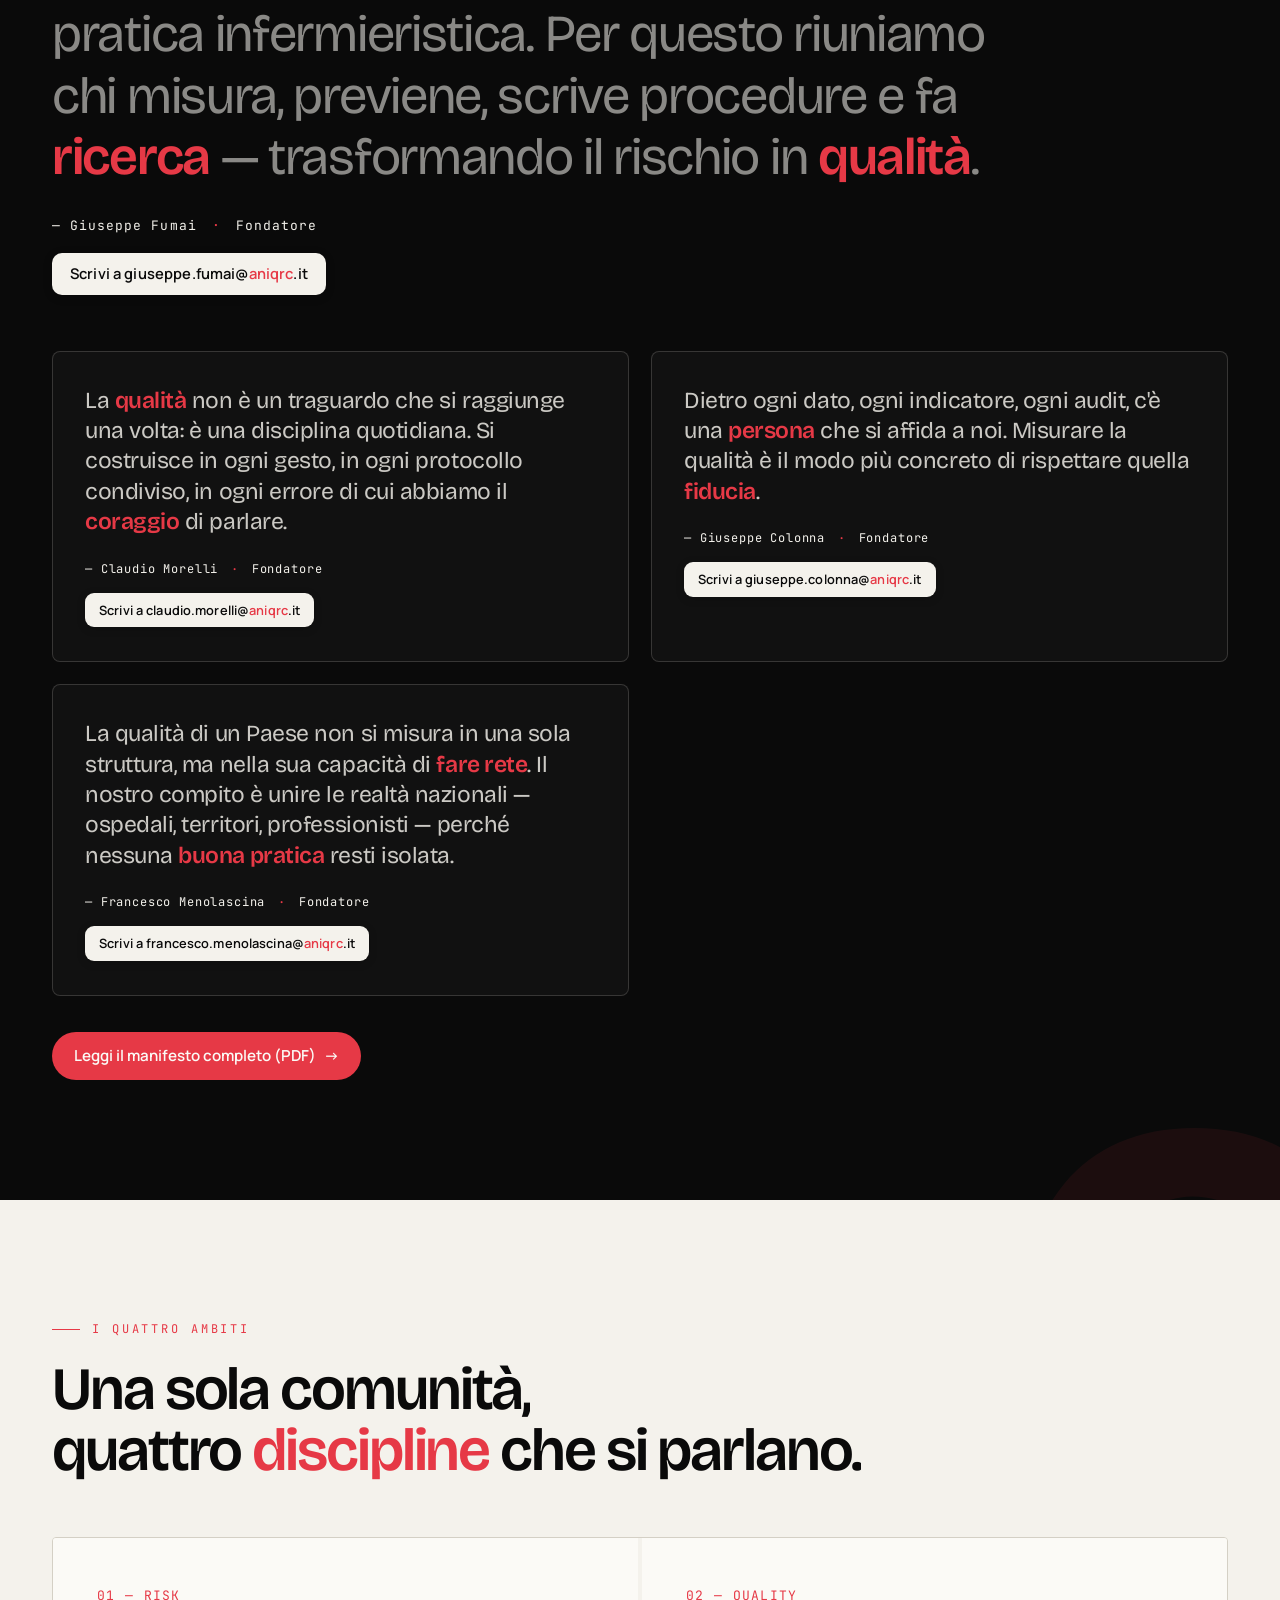
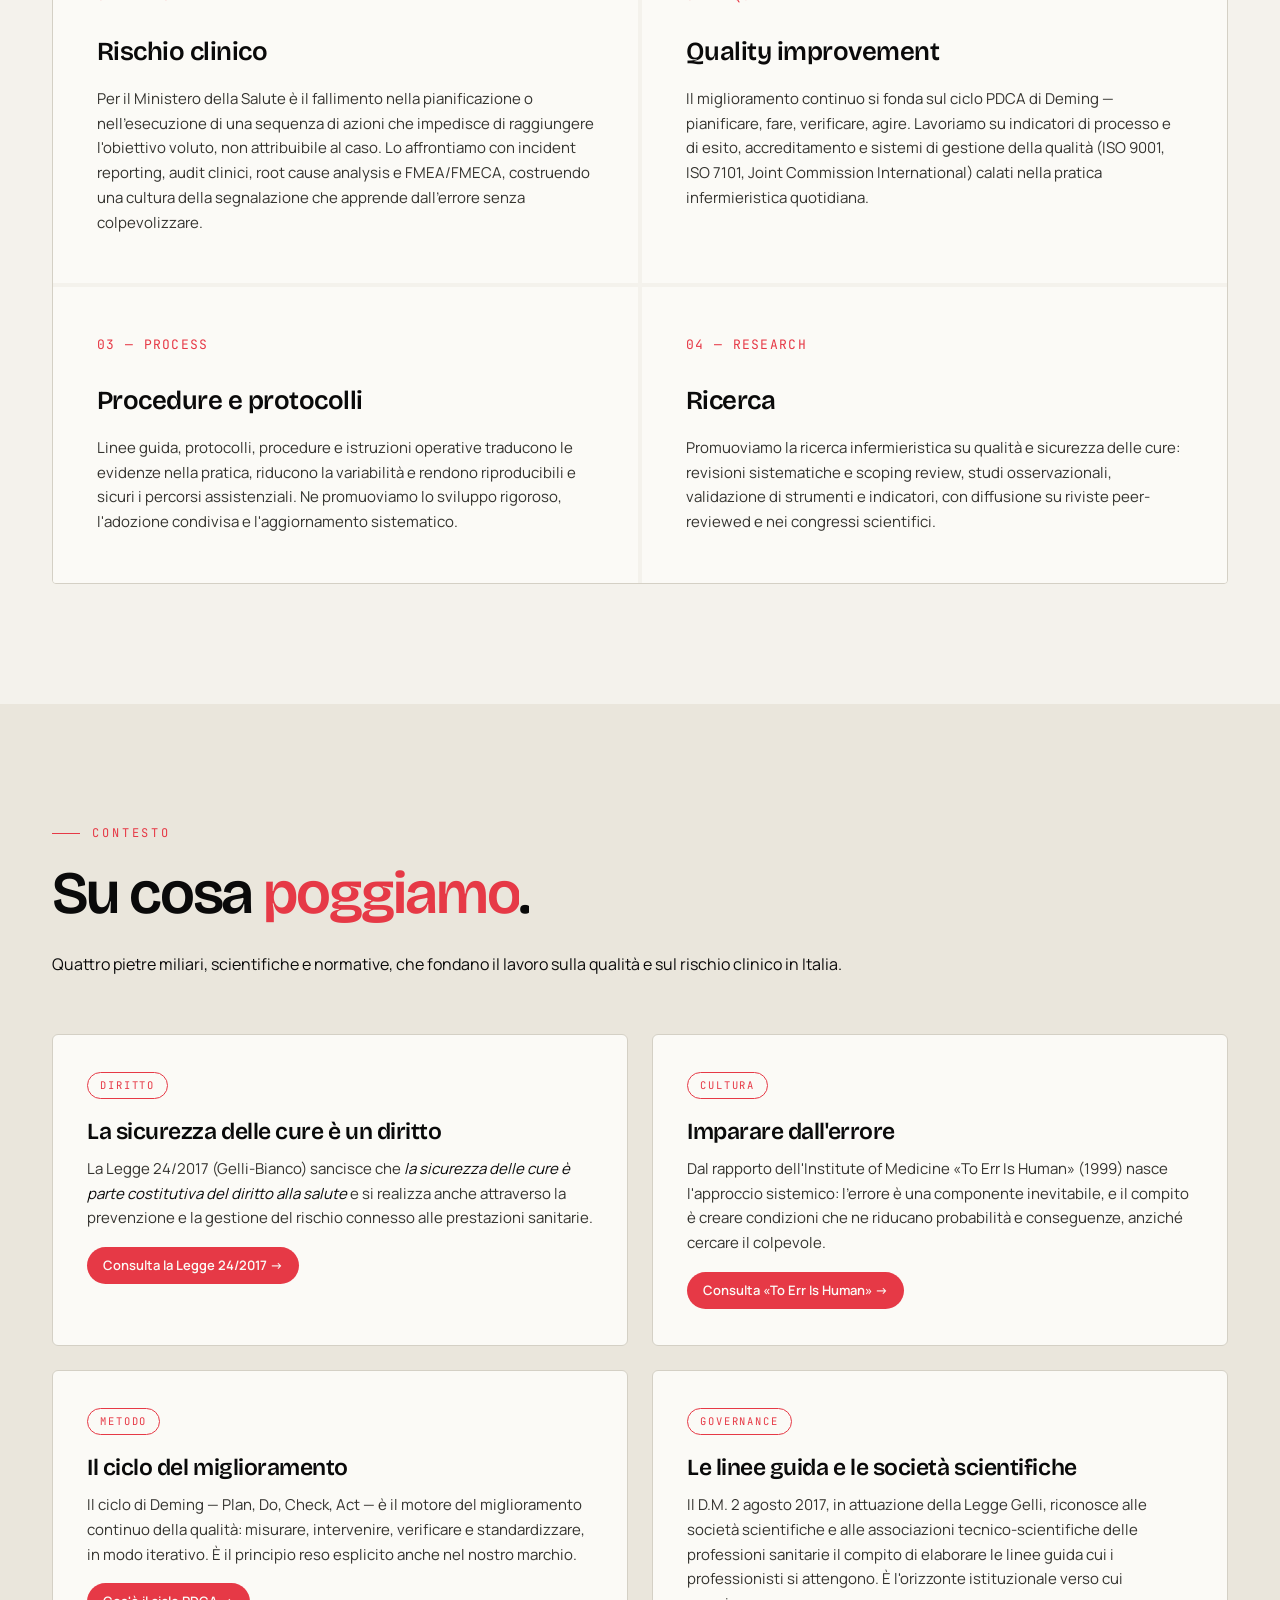
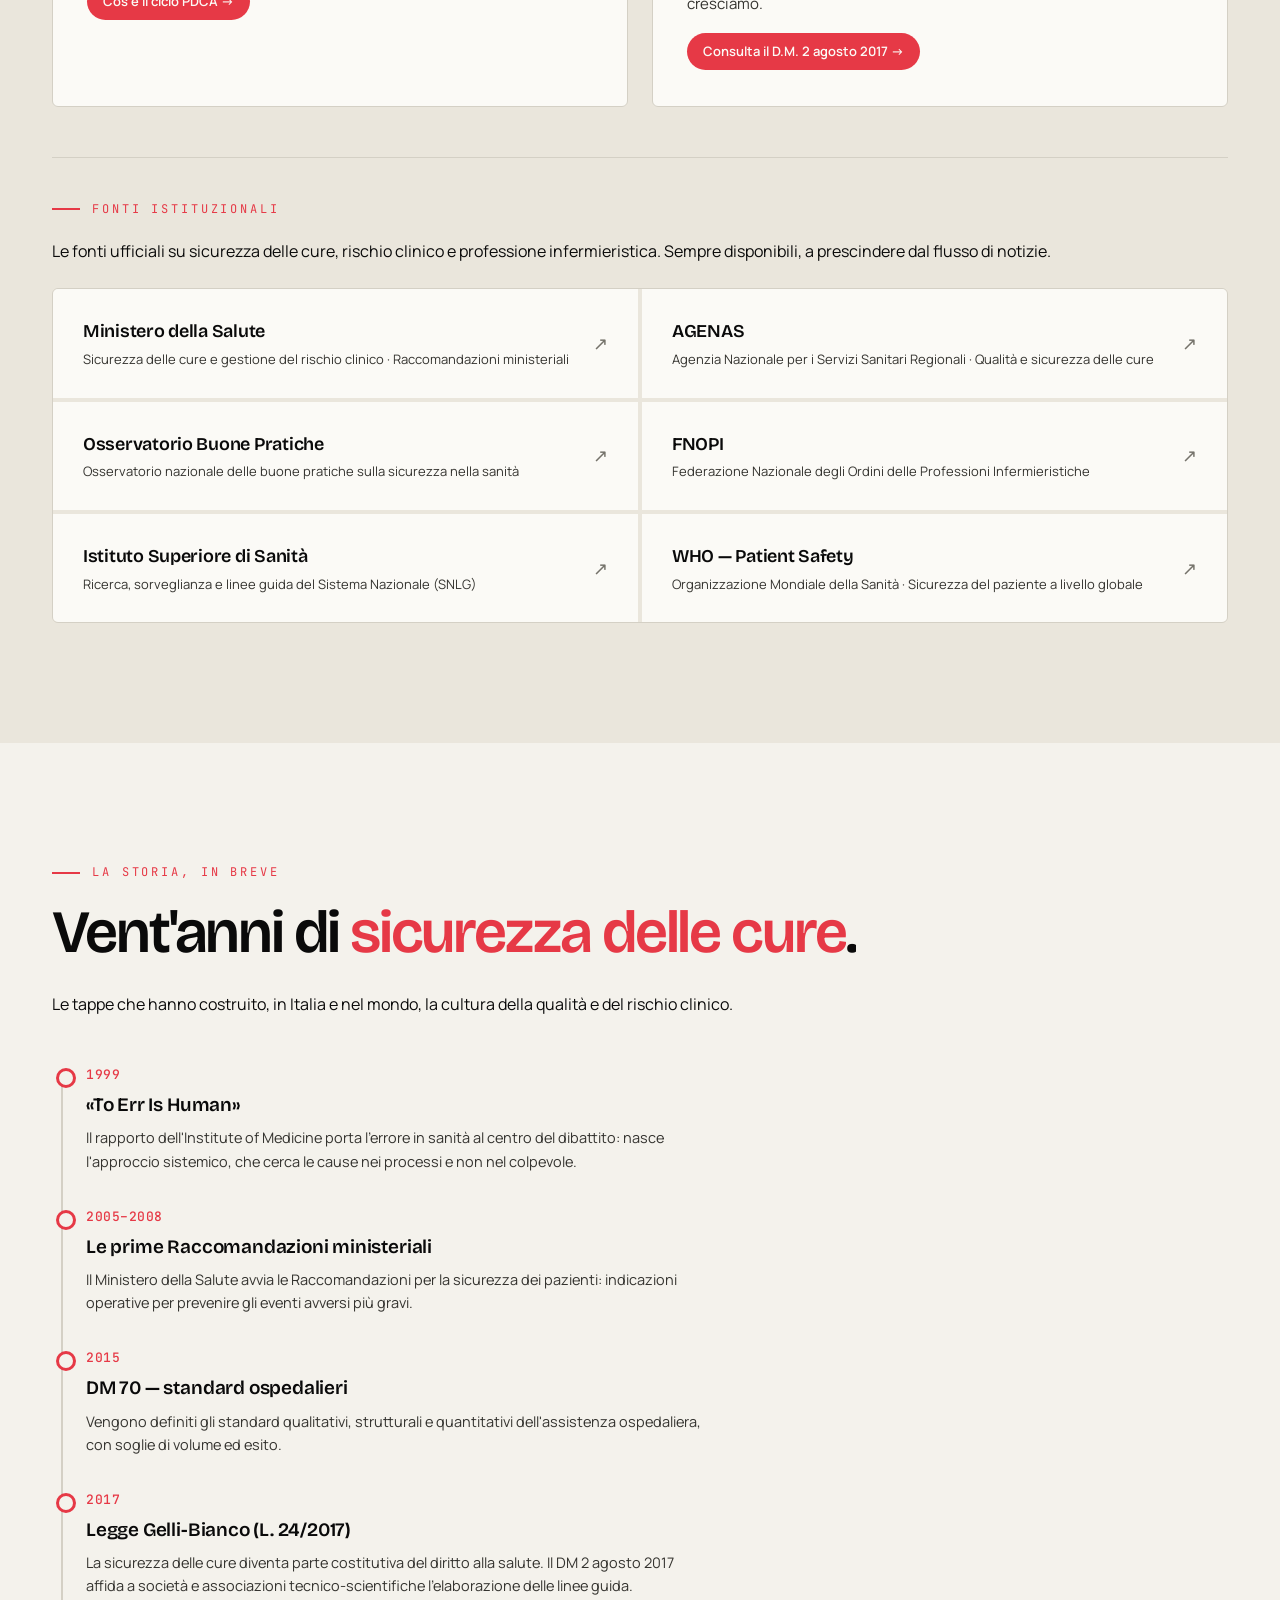
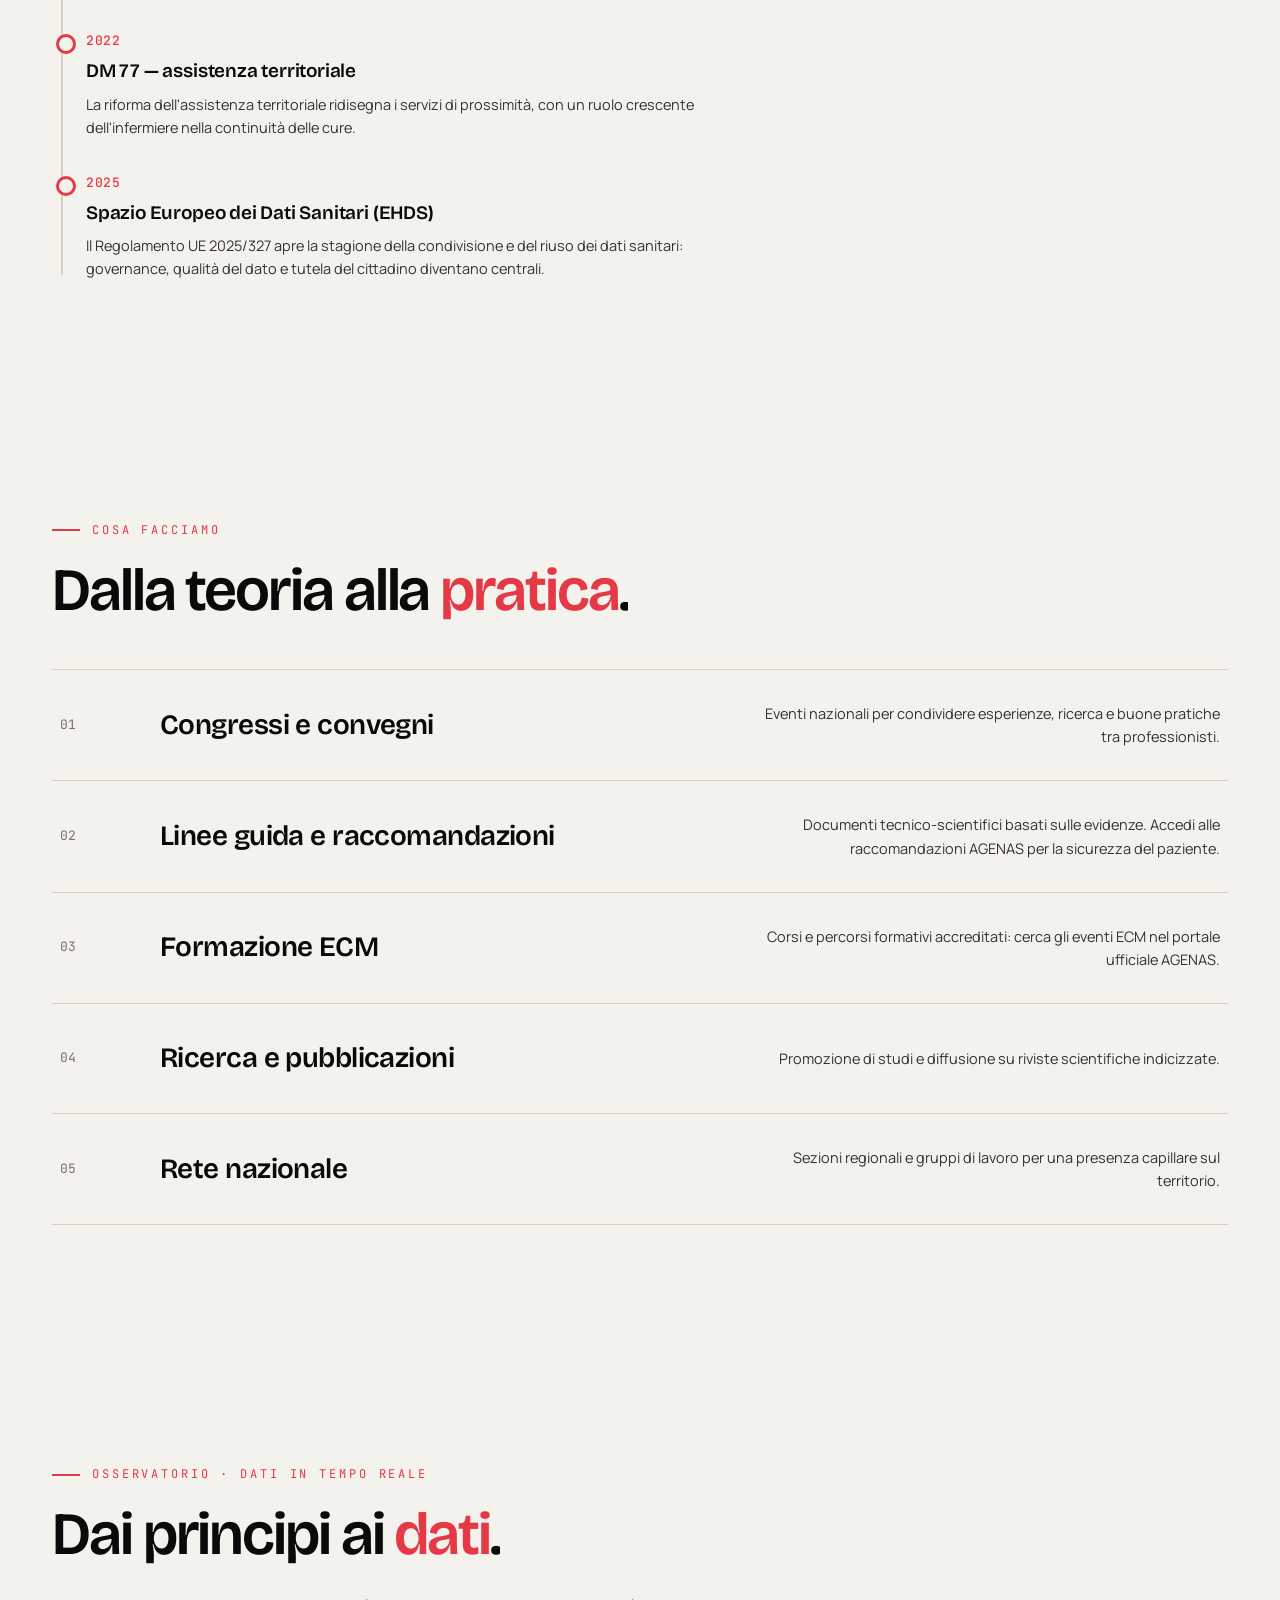
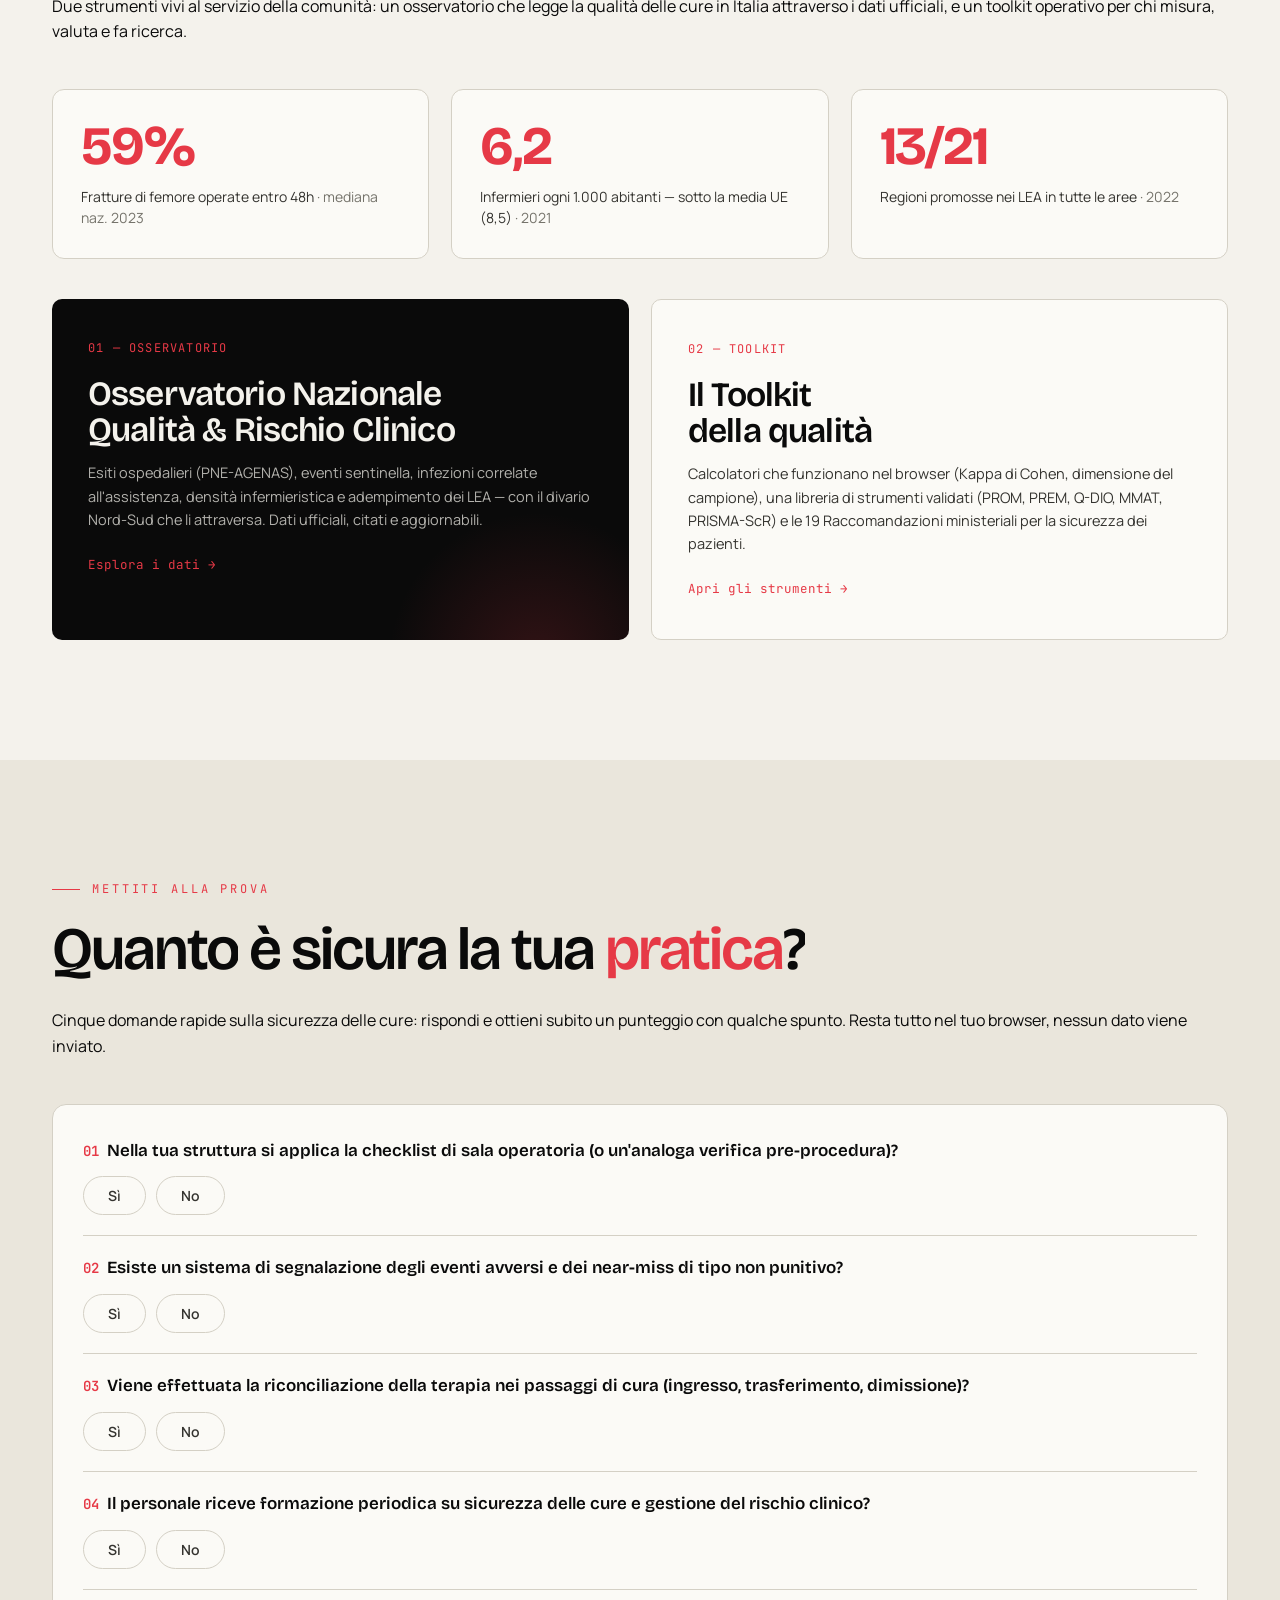
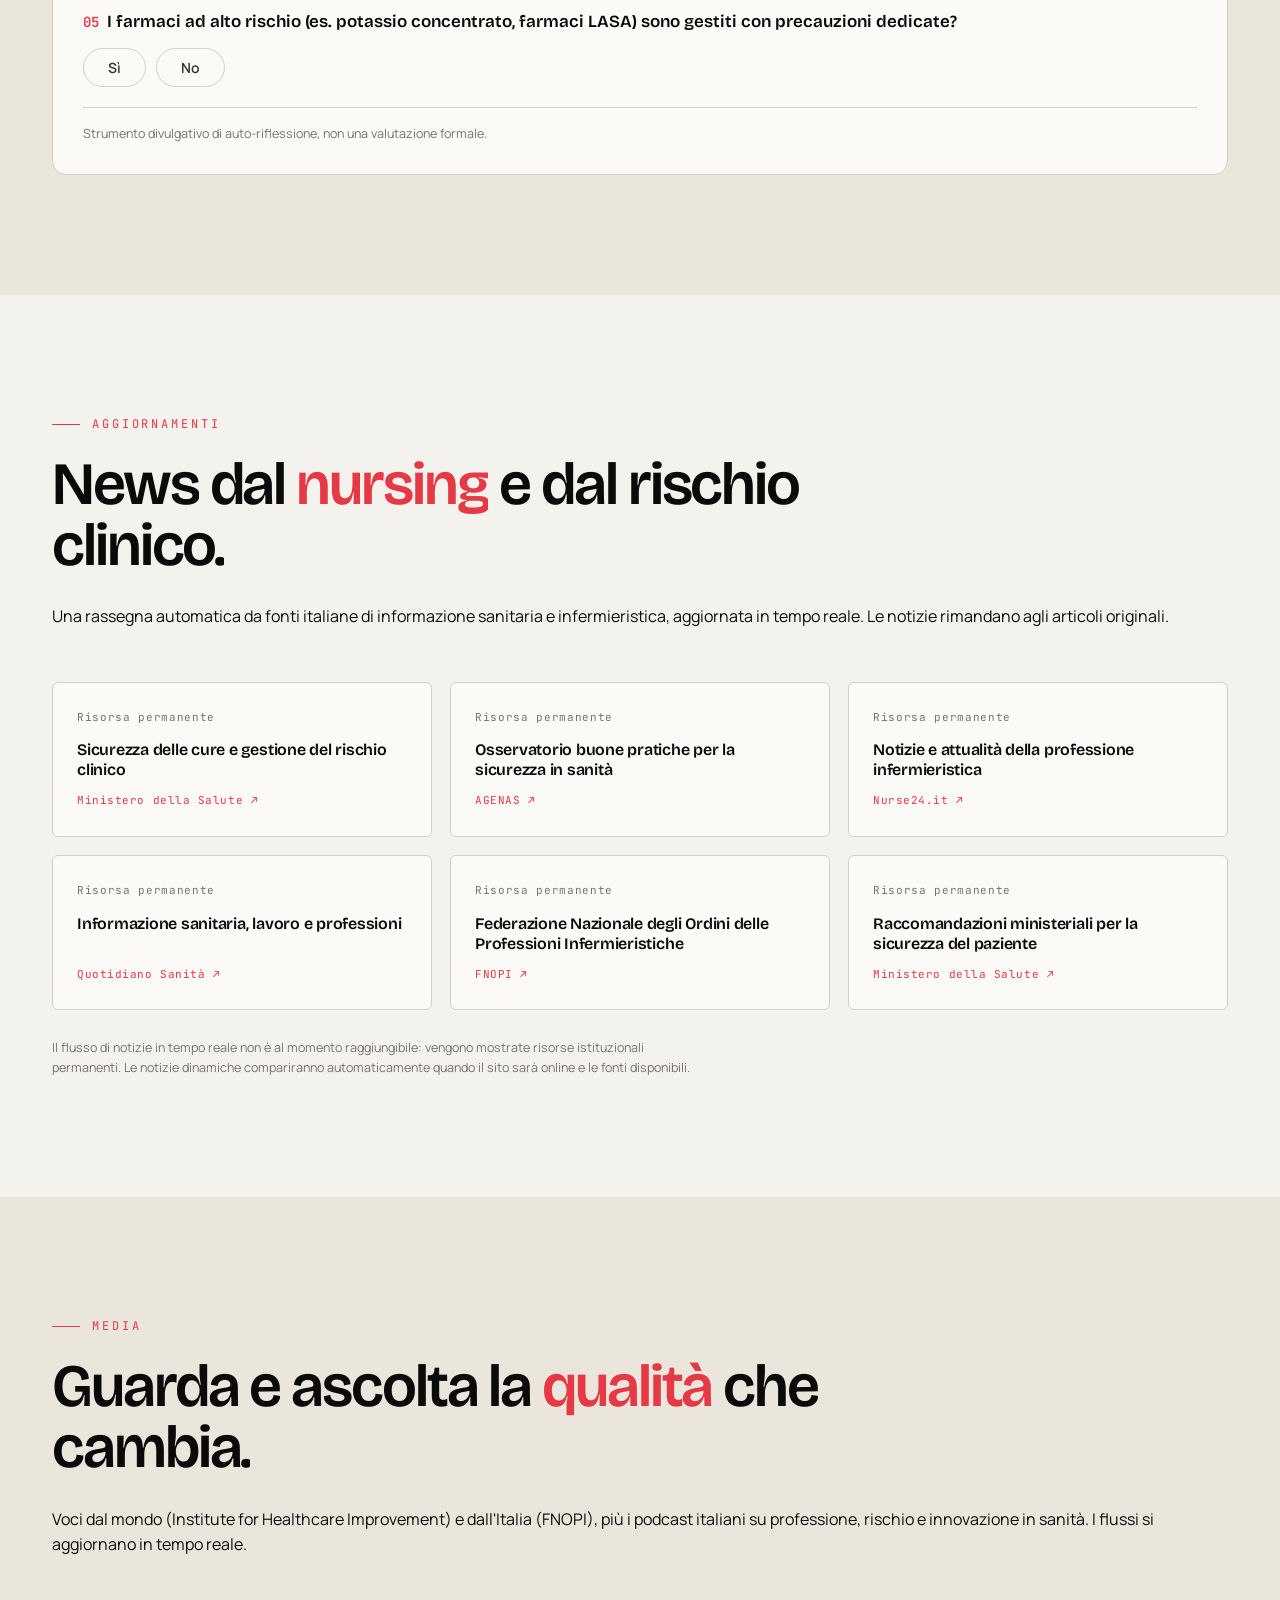
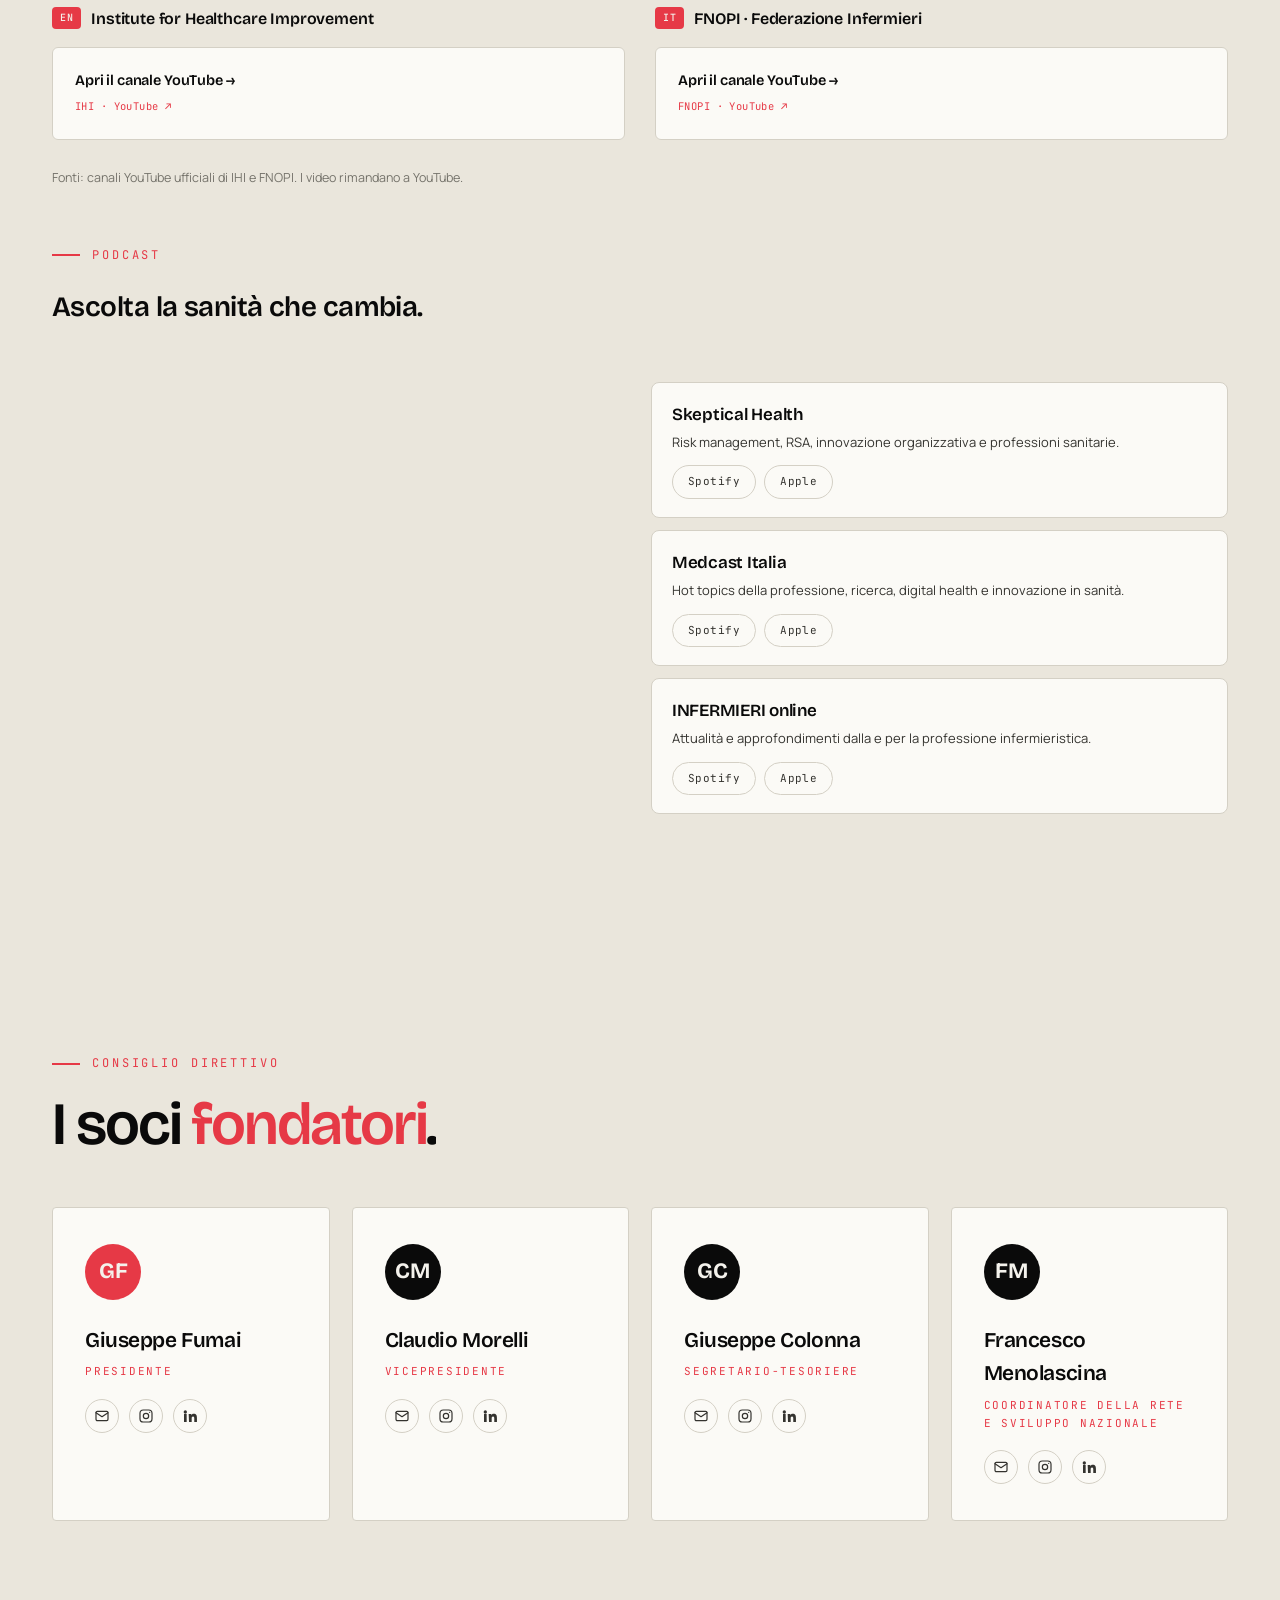
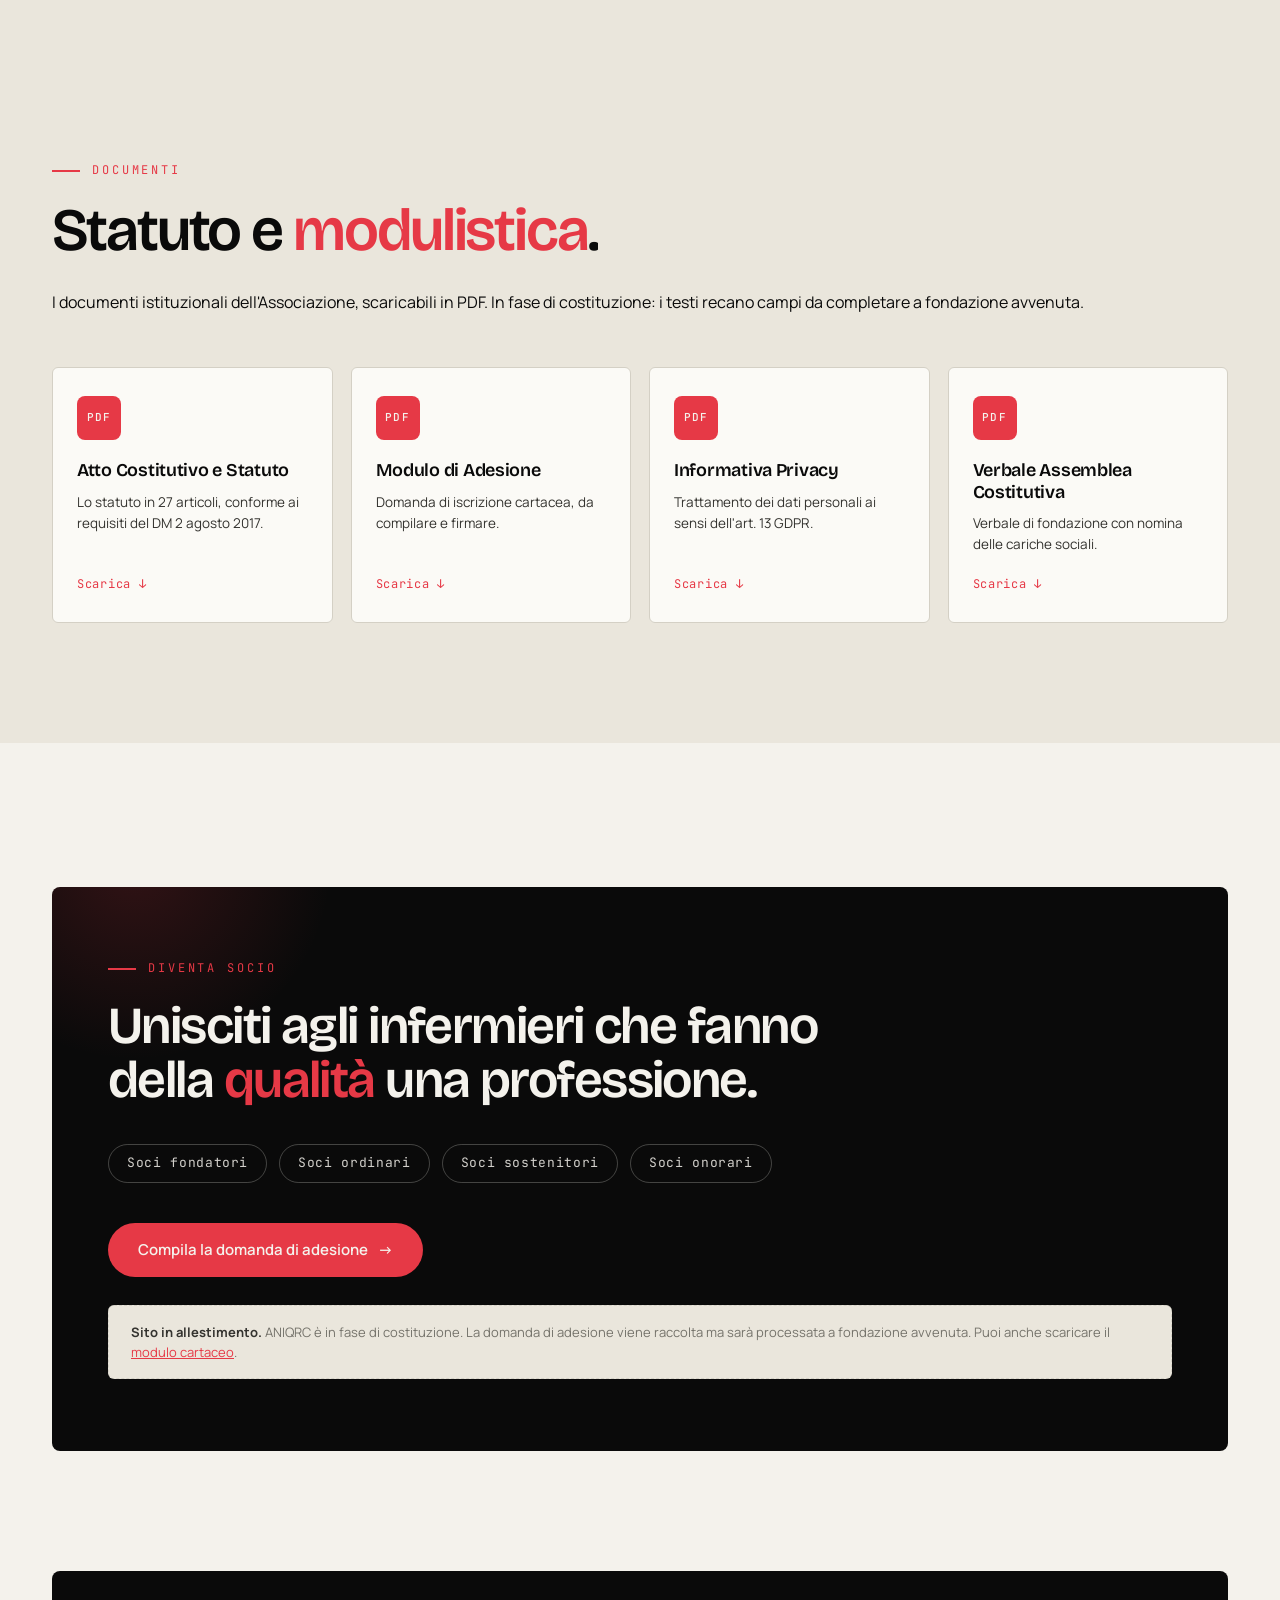
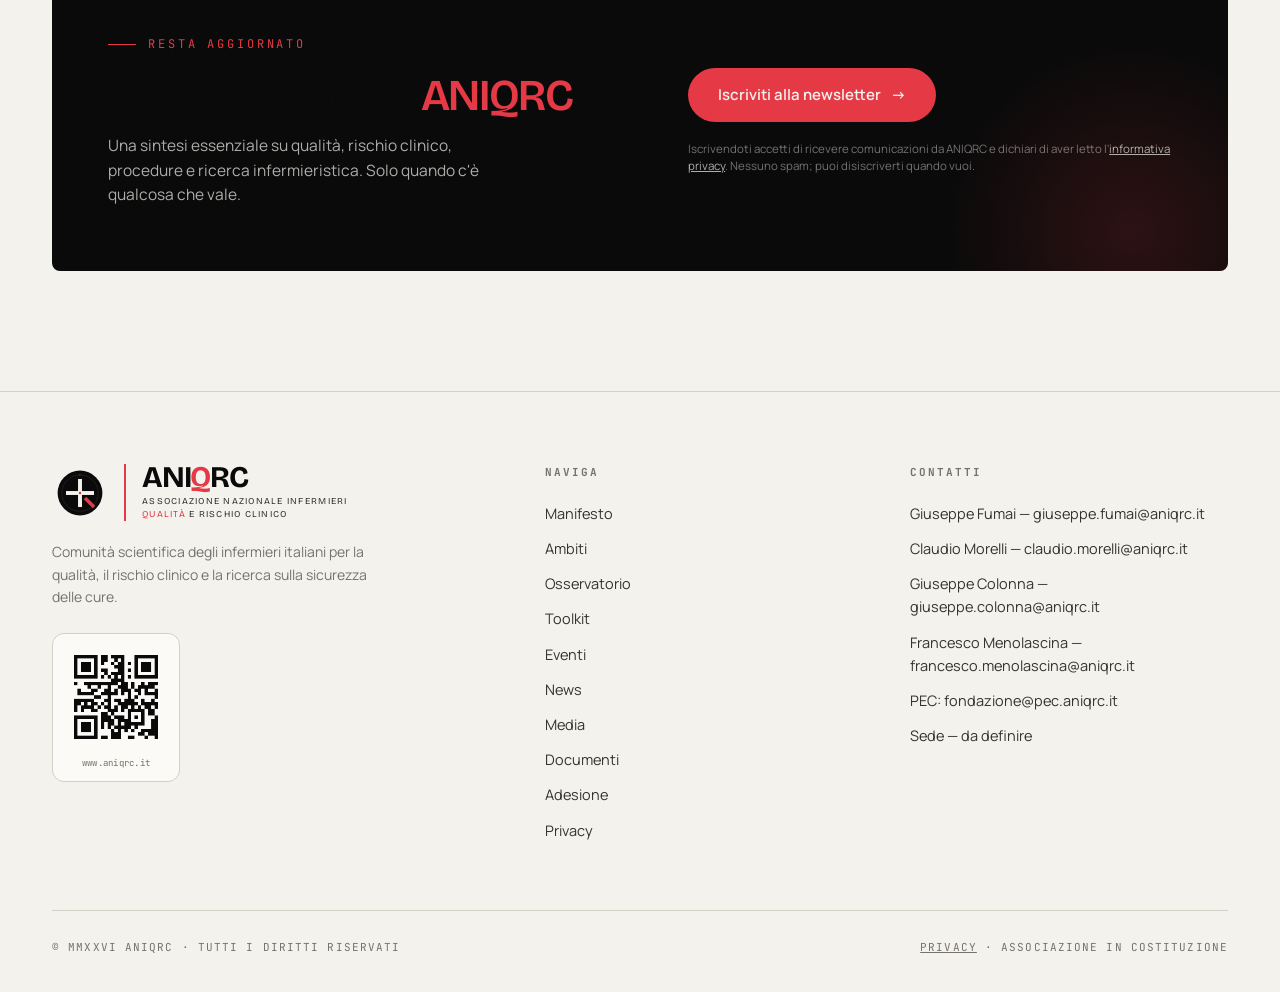
==== commit 6223f54c: "Add files via upload" ====
--- a/index.html
+++ b/index.html
@@ -194,6 +194,22 @@
   }
   @keyframes spin { to { transform: rotate(360deg); } }
 
+  /* logo assembly */
+  .lg-bar-v { transform-box: fill-box; transform-origin: center; animation: lgBarV 0.7s cubic-bezier(0.16,1,0.3,1) 0.85s both; }
+  .lg-bar-h { transform-box: fill-box; transform-origin: center; animation: lgBarH 0.7s cubic-bezier(0.16,1,0.3,1) 1.0s both; }
+  .lens { transform-box: view-box; transform-origin: 200px 200px; animation: lgLens 0.75s cubic-bezier(0.34,1.56,0.64,1) 1.2s both; }
+  .lg-dot { transform-box: fill-box; transform-origin: center; animation: lgDot 0.6s cubic-bezier(0.34,1.56,0.64,1) 1.45s both; }
+  .lg-halo { transform-box: view-box; transform-origin: 200px 200px; animation: lgHalo 5s ease-in-out 2.2s infinite; }
+  @keyframes lgBarV { from { transform: scaleY(0); } to { transform: scaleY(1); } }
+  @keyframes lgBarH { from { transform: scaleX(0); } to { transform: scaleX(1); } }
+  @keyframes lgLens { 0% { transform: scale(0); opacity: 0; } 55% { opacity: 1; } 100% { transform: scale(1); opacity: 1; } }
+  @keyframes lgDot { 0% { transform: scale(0); } 70% { transform: scale(1.3); } 100% { transform: scale(1); } }
+  @keyframes lgHalo { 0%,100% { opacity: 1; transform: scale(1); } 50% { opacity: 0.5; transform: scale(1.05); } }
+
+  @media (prefers-reduced-motion: reduce) {
+    .hero-mark, .lg-bar-v, .lg-bar-h, .lens, .lg-dot, .lg-halo, .cycle-ring { animation: none !important; opacity: 1 !important; transform: none !important; }
+  }
+
   .hero-text {
     border-left: 3px solid var(--accent);
     padding-left: 48px;
@@ -266,6 +282,16 @@
   .btn-outline:hover { background: var(--accent); color: var(--bg); transform: translateY(-2px); box-shadow: 0 8px 24px rgba(230,57,70,0.24); }
   .btn .arrow { transition: transform 0.3s; }
   .btn:hover .arrow { transform: translateX(4px); }
+  .hero-pride {
+    font-size: clamp(18px, 2.2vw, 24px);
+    line-height: 1.5; color: var(--ink-soft); font-weight: 300;
+    max-width: 720px; margin-top: 42px;
+    opacity: 0; animation: fadeUp 1s cubic-bezier(0.16,1,0.3,1) 0.95s forwards;
+  }
+  .hero-pride .q { color: var(--accent); font-weight: 600; }
+  .hero-actions-2 { margin-top: 18px; animation-delay: 1.05s; }
+  .hero-pride-2 { margin-top: 30px; animation-delay: 1.15s; }
+  .hero-actions-3 { margin-top: 18px; animation-delay: 1.25s; }
 
   /* ============ MARQUEE ============ */
   .marquee {
@@ -465,10 +491,11 @@
   .direttivo { background: var(--bg-warm); }
   .dir-grid {
     display: grid;
-    grid-template-columns: repeat(3, 1fr);
-    gap: 24px;
+    grid-template-columns: repeat(4, 1fr);
+    gap: 22px;
     margin-top: 52px;
   }
+  @media (max-width: 920px) { .dir-grid { grid-template-columns: repeat(2, 1fr); } }
   @media (max-width: 720px) { .dir-grid { grid-template-columns: 1fr; gap: 16px; } }
 
   .dir-card {
@@ -924,8 +951,64 @@
   .js .reveal { opacity: 0; transform: translateY(36px); transition: opacity 0.9s cubic-bezier(0.16,1,0.3,1), transform 0.9s cubic-bezier(0.16,1,0.3,1); }
   .reveal.in { opacity: 1; transform: translateY(0); }
 
+  /* special effects */
+  .fx-progress { position: fixed; top: 0; left: 0; right: 0; height: 3px; z-index: 200; transform: scaleX(0); transform-origin: 0 50%; background: linear-gradient(90deg, var(--accent), var(--accent-deep)); will-change: transform; }
+  .fx-card { position: relative; }
+  .fx-lens { position: absolute; inset: 0; border-radius: inherit; pointer-events: none; z-index: 3; opacity: 0; transition: opacity 0.4s ease; background: radial-gradient(220px circle at var(--mx,50%) var(--my,50%), rgba(230,57,70,0.10), rgba(230,57,70,0.04) 35%, transparent 62%); }
+  .fx-card:hover > .fx-lens { opacity: 1; }
+  .fx-title.reveal { opacity: 1 !important; transform: none !important; }
+  .fx-w { display: inline-block; overflow: hidden; vertical-align: top; padding: 0.06em 0; margin: -0.06em 0; }
+  .fx-wi { display: inline-block; transform: translateY(110%); opacity: 0; transition: transform 0.7s cubic-bezier(0.16,1,0.3,1), opacity 0.7s ease; }
+  .fx-title.in .fx-wi { transform: none; opacity: 1; }
+  @media (prefers-reduced-motion: reduce) { .fx-lens { display: none; } .fx-wi { transform: none; opacity: 1; } }
+
   @keyframes fadeUp { from { opacity: 0; transform: translateY(28px); } to { opacity: 1; transform: translateY(0); } }
   @keyframes markIn { from { opacity: 0; transform: scale(0.88) rotate(-8deg); } to { opacity: 1; transform: scale(1) rotate(0); } }
+
+/* === VIEW TRANSITIONS (transizioni tra pagine) === */
+@view-transition { navigation: auto; }
+.nav-logo .nm { view-transition-name: brandmark; }
+::view-transition-old(root){ animation: vtOut .35s cubic-bezier(0.4,0,0.2,1) both; }
+::view-transition-new(root){ animation: vtIn .5s cubic-bezier(0.16,1,0.3,1) both; }
+@keyframes vtOut { to { opacity:0; transform: translateX(-10%); } }
+@keyframes vtIn { from { opacity:0; transform: translateX(100%); } to { opacity:1; transform:none; } }
+@media (prefers-reduced-motion: reduce){ ::view-transition-old(root),::view-transition-new(root){ animation:none; } }
+
+
+/* === MINI-OSSERVATORIO (home) === */
+.mini-obs{display:grid;grid-template-columns:repeat(3,1fr);gap:22px;margin:44px 0 8px;}
+@media(max-width:760px){.mini-obs{grid-template-columns:1fr;gap:16px;}}
+.mo-stat{background:var(--bg-card);border:1px solid var(--rule);border-radius:12px;padding:30px 28px;}
+.mo-num{font-family:'Bricolage Grotesque',sans-serif;font-weight:700;font-size:clamp(40px,6vw,54px);line-height:1;letter-spacing:-.03em;color:var(--accent);}
+.mo-lab{font-size:14px;color:var(--ink-soft);line-height:1.5;margin-top:12px;}
+.mo-lab span{color:var(--ink-mute);}
+/* === AUTOVALUTAZIONE === */
+.sub-title{font-family:'Bricolage Grotesque',sans-serif;font-weight:600;font-size:clamp(22px,3vw,28px);letter-spacing:-.02em;color:var(--ink);margin:6px 0 0;}
+.quiz-card{background:var(--bg-card);border:1px solid var(--rule);border-radius:14px;padding:30px 30px;margin-top:44px;}
+.q-item{padding:20px 0;border-bottom:1px solid var(--rule);}
+.q-item:first-child{padding-top:4px;}
+.q-q{font-family:'Bricolage Grotesque',sans-serif;font-weight:600;font-size:17px;color:var(--ink);margin-bottom:14px;line-height:1.4;}
+.q-q .qn{color:var(--accent);font-family:'JetBrains Mono',monospace;font-size:14px;margin-right:8px;}
+.q-opts{display:flex;gap:10px;flex-wrap:wrap;}
+.q-opt{font-family:'Manrope',sans-serif;font-size:14px;font-weight:600;padding:9px 24px;border-radius:100px;border:1.5px solid var(--rule);background:transparent;color:var(--ink-soft);cursor:pointer;transition:all .2s;}
+.q-opt:hover{border-color:var(--ink);color:var(--ink);}
+.q-opt.sel{background:var(--ink);color:var(--bg);border-color:var(--ink);}
+.quiz-result{max-height:0;overflow:hidden;opacity:0;transition:opacity .5s,max-height .5s,margin .5s,padding .5s;}
+.quiz-result.show{opacity:1;max-height:420px;margin-top:26px;padding:28px;background:var(--ink);color:var(--bg);border-radius:12px;}
+.qr-score{font-family:'Bricolage Grotesque',sans-serif;font-weight:700;font-size:46px;line-height:1;color:#fff;}
+.qr-band{font-family:'Bricolage Grotesque',sans-serif;font-weight:600;font-size:20px;margin:8px 0 10px;}
+.qr-tip{font-size:14.5px;line-height:1.6;color:rgba(255,255,255,.78);}
+.qr-tip a{color:#fff;text-decoration:underline;}
+.quiz-note{font-size:12.5px;color:var(--ink-mute);margin-top:16px;}
+/* === TIMELINE === */
+.timeline{position:relative;margin-top:48px;padding-left:34px;}
+.timeline::before{content:'';position:absolute;left:9px;top:6px;bottom:6px;width:2px;background:var(--rule);}
+.tl-item{position:relative;padding:0 0 34px;}
+.tl-item:last-child{padding-bottom:0;}
+.tl-item::before{content:'';position:absolute;left:-30px;top:3px;width:14px;height:14px;border-radius:50%;background:var(--bg);border:3px solid var(--accent);}
+.tl-year{font-family:'JetBrains Mono',monospace;font-size:13px;font-weight:500;color:var(--accent);letter-spacing:.04em;}
+.tl-h{font-family:'Bricolage Grotesque',sans-serif;font-weight:600;font-size:19px;color:var(--ink);margin:4px 0 6px;letter-spacing:-.01em;}
+.tl-p{font-size:14.5px;line-height:1.6;color:var(--ink-soft);max-width:620px;}
 </style>
 <script>document.documentElement.className += ' js';</script>
 </head>
@@ -951,6 +1034,7 @@
       <a href="#ambiti">Ambiti</a>
       <a href="osservatorio.html">Osservatorio</a>
       <a href="toolkit.html">Toolkit</a>
+      <a href="eventi.html">Eventi</a>
       <a href="#documenti">Documenti</a>
       <a href="#newsletter" class="nav-cta nav-news"><span class="nl-full">Iscriviti alla newsletter</span><span class="nl-short">Newsletter</span></a>
       <a href="adesione.html" class="nav-cta">Associati</a>
@@ -972,16 +1056,16 @@
               <stop offset="100%" stop-color="#E63946" stop-opacity="0.16"/>
             </radialGradient>
           </defs>
-          <circle cx="200" cy="200" r="184" fill="url(#halo)"/>
+          <circle cx="200" cy="200" r="184" fill="url(#halo)" class="lg-halo"/>
           <circle cx="200" cy="200" r="160" fill="#0A0A0A"/>
           <g class="cycle-ring">
             <circle cx="200" cy="200" r="130" fill="none" stroke="#F4F2EC" stroke-width="1" opacity="0.5"/>
             <path d="M 196,66 L 204,70 L 196,74" fill="none" stroke="#F4F2EC" stroke-width="1.2" stroke-linecap="round" stroke-linejoin="round" opacity="0.7"/>
           </g>
-          <rect x="186" y="100" width="28" height="200" fill="#F4F2EC"/>
-          <rect x="100" y="186" width="200" height="28" fill="#F4F2EC"/>
-          <circle cx="200" cy="200" r="9" fill="#E63946"/>
-          <g transform="translate(200,200) rotate(45)"><rect x="50" y="-13" width="92" height="26" fill="#E63946"/></g>
+          <rect x="186" y="100" width="28" height="200" fill="#F4F2EC" class="lg-bar-v"/>
+          <rect x="100" y="186" width="200" height="28" fill="#F4F2EC" class="lg-bar-h"/>
+          <circle cx="200" cy="200" r="9" fill="#E63946" class="lg-dot"/>
+          <g class="lens"><g transform="translate(200,200) rotate(45)"><rect x="50" y="-13" width="92" height="26" fill="#E63946"/></g></g>
         </svg>
       </div>
 
@@ -997,9 +1081,19 @@
 
     <div class="hero-actions">
       <a href="#associati" class="btn btn-primary">Associati <span class="arrow">→</span></a>
+      <a href="manifesto-aniqrc.pdf" target="_blank" rel="noopener" class="btn btn-ghost">Il manifesto</a>
+    </div>
+
+    <p class="hero-pride">Qualcosa di cui noi di ANI<span class="q">Q</span>RC andiamo fieri.</p>
+
+    <div class="hero-actions hero-actions-2">
       <a href="osservatorio.html" class="btn btn-dark">Osservatorio <span class="arrow">→</span></a>
       <a href="toolkit.html" class="btn btn-outline">Toolkit <span class="arrow">→</span></a>
-      <a href="manifesto-aniqrc.pdf" target="_blank" rel="noopener" class="btn btn-ghost">Il manifesto</a>
+    </div>
+
+    <p class="hero-pride hero-pride-2">E presto, anche di persona: dove si parla di qualità e sicurezza, ANI<span class="q">Q</span>RC vuole esserci.</p>
+    <div class="hero-actions hero-actions-3">
+      <a href="eventi.html" class="btn btn-primary">I prossimi eventi di ANIQRC <span class="arrow">→</span></a>
     </div>
   </div>
 </header>
@@ -1044,6 +1138,11 @@
         <div class="mcard-attr">— Giuseppe Colonna <span>·</span> Fondatore</div>
         <a class="mcard-mail" href="mailto:giuseppe.colonna@aniqrc.it">Scrivi a&nbsp;giuseppe.colonna@<span style="color:var(--accent);">aniqrc</span>.it</a>
       </div>
+      <div class="mcard">
+        <p class="mcard-quote">La qualità di un Paese non si misura in una sola struttura, ma nella sua capacità di <span class="hl">fare rete</span>. Il nostro compito è unire le realtà nazionali — ospedali, territori, professionisti — perché nessuna <span class="hl">buona pratica</span> resti isolata.</p>
+        <div class="mcard-attr">— Francesco Menolascina <span>·</span> Fondatore</div>
+        <a class="mcard-mail" href="mailto:francesco.menolascina@aniqrc.it">Scrivi a&nbsp;francesco.menolascina@<span style="color:var(--accent);">aniqrc</span>.it</a>
+      </div>
     </div>
     <a href="manifesto-aniqrc.pdf" target="_blank" rel="noopener" class="manifesto-doc">Leggi il manifesto completo (PDF) <span>&rarr;</span></a>
   </div>
@@ -1112,6 +1211,36 @@
         <p>Il D.M. 2 agosto 2017, in attuazione della Legge Gelli, riconosce alle società scientifiche e alle associazioni tecnico-scientifiche delle professioni sanitarie il compito di elaborare le linee guida cui i professionisti si attengono. È l'orizzonte istituzionale verso cui cresciamo.</p>
         <a class="ctx-link" href="https://www.gazzettaufficiale.it/eli/id/2017/08/10/17A05598/sg" target="_blank" rel="noopener">Consulta il D.M. 2 agosto 2017 →</a>
       </div>
+    </div>
+
+    <div class="ctx-fonti reveal" style="margin-top:50px;border-top:1px solid var(--rule);padding-top:42px;">
+      <div class="sec-label">Fonti istituzionali</div>
+      <p class="sec-intro" style="margin-top:6px;">Le fonti ufficiali su sicurezza delle cure, rischio clinico e professione infermieristica. Sempre disponibili, a prescindere dal flusso di notizie.</p>
+      <div class="fonti-list" style="margin-top:24px;">
+        <a class="fonte" href="https://www.salute.gov.it/portale/sicurezzacure/homeSicurezzaCure.jsp" target="_blank" rel="noopener"><div class="fonte-main"><div class="fonte-name">Ministero della Salute</div><div class="fonte-desc">Sicurezza delle cure e gestione del rischio clinico · Raccomandazioni ministeriali</div></div><div class="fonte-arrow">↗</div></a>
+        <a class="fonte" href="https://www.agenas.gov.it/" target="_blank" rel="noopener"><div class="fonte-main"><div class="fonte-name">AGENAS</div><div class="fonte-desc">Agenzia Nazionale per i Servizi Sanitari Regionali · Qualità e sicurezza delle cure</div></div><div class="fonte-arrow">↗</div></a>
+        <a class="fonte" href="https://www.buonepratichesicurezzasanita.it/" target="_blank" rel="noopener"><div class="fonte-main"><div class="fonte-name">Osservatorio Buone Pratiche</div><div class="fonte-desc">Osservatorio nazionale delle buone pratiche sulla sicurezza nella sanità</div></div><div class="fonte-arrow">↗</div></a>
+        <a class="fonte" href="https://www.fnopi.it/" target="_blank" rel="noopener"><div class="fonte-main"><div class="fonte-name">FNOPI</div><div class="fonte-desc">Federazione Nazionale degli Ordini delle Professioni Infermieristiche</div></div><div class="fonte-arrow">↗</div></a>
+        <a class="fonte" href="https://www.iss.it/" target="_blank" rel="noopener"><div class="fonte-main"><div class="fonte-name">Istituto Superiore di Sanità</div><div class="fonte-desc">Ricerca, sorveglianza e linee guida del Sistema Nazionale (SNLG)</div></div><div class="fonte-arrow">↗</div></a>
+        <a class="fonte" href="https://www.who.int/health-topics/patient-safety" target="_blank" rel="noopener"><div class="fonte-main"><div class="fonte-name">WHO — Patient Safety</div><div class="fonte-desc">Organizzazione Mondiale della Sanità · Sicurezza del paziente a livello globale</div></div><div class="fonte-arrow">↗</div></a>
+      </div>
+    </div>
+  </div>
+</section>
+
+<!-- ============ TIMELINE ============ -->
+<section class="sec-pad" id="storia-sicurezza">
+  <div class="wrap">
+    <div class="sec-label reveal">La storia, in breve</div>
+    <h2 class="sec-title reveal">Vent'anni di <span class="accent">sicurezza delle cure</span>.</h2>
+    <p class="sec-intro reveal">Le tappe che hanno costruito, in Italia e nel mondo, la cultura della qualità e del rischio clinico.</p>
+    <div class="timeline">
+      <div class="tl-item reveal"><div class="tl-year">1999</div><div class="tl-h">«To Err Is Human»</div><div class="tl-p">Il rapporto dell'Institute of Medicine porta l'errore in sanità al centro del dibattito: nasce l'approccio sistemico, che cerca le cause nei processi e non nel colpevole.</div></div>
+      <div class="tl-item reveal"><div class="tl-year">2005–2008</div><div class="tl-h">Le prime Raccomandazioni ministeriali</div><div class="tl-p">Il Ministero della Salute avvia le Raccomandazioni per la sicurezza dei pazienti: indicazioni operative per prevenire gli eventi avversi più gravi.</div></div>
+      <div class="tl-item reveal"><div class="tl-year">2015</div><div class="tl-h">DM 70 — standard ospedalieri</div><div class="tl-p">Vengono definiti gli standard qualitativi, strutturali e quantitativi dell'assistenza ospedaliera, con soglie di volume ed esito.</div></div>
+      <div class="tl-item reveal"><div class="tl-year">2017</div><div class="tl-h">Legge Gelli-Bianco (L. 24/2017)</div><div class="tl-p">La sicurezza delle cure diventa parte costitutiva del diritto alla salute. Il DM 2 agosto 2017 affida a società e associazioni tecnico-scientifiche l'elaborazione delle linee guida.</div></div>
+      <div class="tl-item reveal"><div class="tl-year">2022</div><div class="tl-h">DM 77 — assistenza territoriale</div><div class="tl-p">La riforma dell'assistenza territoriale ridisegna i servizi di prossimità, con un ruolo crescente dell'infermiere nella continuità delle cure.</div></div>
+      <div class="tl-item reveal"><div class="tl-year">2025</div><div class="tl-h">Spazio Europeo dei Dati Sanitari (EHDS)</div><div class="tl-p">Il Regolamento UE 2025/327 apre la stagione della condivisione e del riuso dei dati sanitari: governance, qualità del dato e tutela del cittadino diventano centrali.</div></div>
     </div>
   </div>
 </section>
@@ -1155,12 +1284,18 @@
 <!-- ============ STRUMENTI (Osservatorio + Toolkit) ============ -->
 <section class="sec-pad" id="strumenti">
   <div class="wrap">
-    <div class="sec-label reveal">Strumenti</div>
+    <div class="sec-label reveal">Osservatorio · dati in tempo reale</div>
     <h2 class="sec-title reveal">Dai principi ai <span class="accent">dati</span>.</h2>
     <p class="sec-intro reveal">Due strumenti vivi al servizio della comunità: un osservatorio che legge la qualità delle cure in Italia attraverso i dati ufficiali, e un toolkit operativo per chi misura, valuta e fa ricerca.</p>
 
-    <div class="manifesto-cards reveal" style="margin-top:52px;">
-      <a href="osservatorio.html" style="position:relative;overflow:hidden;display:flex;flex-direction:column;text-decoration:none;background:var(--ink);color:var(--bg);border-radius:10px;padding:40px 36px;transition:transform .4s cubic-bezier(0.16,1,0.3,1),box-shadow .4s;" onmouseover="this.style.transform='translateY(-5px)';this.style.boxShadow='0 20px 50px var(--shadow)';" onmouseout="this.style.transform='';this.style.boxShadow='';">
+    <div class="mini-obs reveal">
+      <div class="mo-stat"><div class="mo-num" data-to="59" data-dec="0" data-suffix="%">0</div><div class="mo-lab">Fratture di femore operate entro 48h <span>· mediana naz. 2023</span></div></div>
+      <div class="mo-stat"><div class="mo-num" data-to="6,2" data-dec="1" data-suffix="">0</div><div class="mo-lab">Infermieri ogni 1.000 abitanti — sotto la media UE (8,5) <span>· 2021</span></div></div>
+      <div class="mo-stat"><div class="mo-num" data-to="13" data-dec="0" data-suffix="/21">0</div><div class="mo-lab">Regioni promosse nei LEA in tutte le aree <span>· 2022</span></div></div>
+    </div>
+
+    <div class="manifesto-cards reveal" style="margin-top:40px;">
+      <a data-fx href="osservatorio.html" style="position:relative;overflow:hidden;display:flex;flex-direction:column;text-decoration:none;background:var(--ink);color:var(--bg);border-radius:10px;padding:40px 36px;transition:transform .4s cubic-bezier(0.16,1,0.3,1),box-shadow .4s;" onmouseover="this.style.transform='translateY(-5px)';this.style.boxShadow='0 20px 50px var(--shadow)';" onmouseout="this.style.transform='';this.style.boxShadow='';">
         <span style="position:absolute;bottom:-50%;right:-10%;width:300px;height:300px;background:radial-gradient(circle,rgba(230,57,70,0.18) 0%,transparent 70%);pointer-events:none;"></span>
         <span style="position:relative;z-index:2;font-family:'JetBrains Mono',monospace;font-size:12px;letter-spacing:0.1em;color:var(--accent);margin-bottom:18px;">01 — OSSERVATORIO</span>
         <span style="position:relative;z-index:2;font-family:'Bricolage Grotesque',sans-serif;font-weight:600;font-size:clamp(26px,3.4vw,34px);letter-spacing:-0.025em;line-height:1.05;margin-bottom:14px;">Osservatorio Nazionale<br>Qualità &amp; Rischio Clinico</span>
@@ -1168,12 +1303,30 @@
         <span style="position:relative;z-index:2;margin-top:24px;font-family:'JetBrains Mono',monospace;font-size:12.5px;color:var(--accent);">Esplora i dati &rarr;</span>
       </a>
 
-      <a href="toolkit.html" style="position:relative;overflow:hidden;display:flex;flex-direction:column;text-decoration:none;background:var(--bg-card);color:var(--ink);border:1px solid var(--rule);border-radius:10px;padding:40px 36px;transition:transform .4s cubic-bezier(0.16,1,0.3,1),box-shadow .4s,border-color .4s;" onmouseover="this.style.transform='translateY(-5px)';this.style.boxShadow='0 20px 50px var(--shadow)';this.style.borderColor='var(--accent)';" onmouseout="this.style.transform='';this.style.boxShadow='';this.style.borderColor='var(--rule)';">
+      <a data-fx href="toolkit.html" style="position:relative;overflow:hidden;display:flex;flex-direction:column;text-decoration:none;background:var(--bg-card);color:var(--ink);border:1px solid var(--rule);border-radius:10px;padding:40px 36px;transition:transform .4s cubic-bezier(0.16,1,0.3,1),box-shadow .4s,border-color .4s;" onmouseover="this.style.transform='translateY(-5px)';this.style.boxShadow='0 20px 50px var(--shadow)';this.style.borderColor='var(--accent)';" onmouseout="this.style.transform='';this.style.boxShadow='';this.style.borderColor='var(--rule)';">
         <span style="font-family:'JetBrains Mono',monospace;font-size:12px;letter-spacing:0.1em;color:var(--accent);margin-bottom:18px;">02 — TOOLKIT</span>
         <span style="font-family:'Bricolage Grotesque',sans-serif;font-weight:600;font-size:clamp(26px,3.4vw,34px);letter-spacing:-0.025em;line-height:1.05;margin-bottom:14px;color:var(--ink);">Il Toolkit<br>della qualità</span>
         <span style="font-size:14.5px;color:var(--ink-soft);line-height:1.6;">Calcolatori che funzionano nel browser (Kappa di Cohen, dimensione del campione), una libreria di strumenti validati (PROM, PREM, Q-DIO, MMAT, PRISMA-ScR) e le 19 Raccomandazioni ministeriali per la sicurezza dei pazienti.</span>
         <span style="margin-top:24px;font-family:'JetBrains Mono',monospace;font-size:12.5px;color:var(--accent);">Apri gli strumenti &rarr;</span>
       </a>
+    </div>
+  </div>
+</section>
+
+<!-- ============ AUTOVALUTAZIONE ============ -->
+<section class="sec-pad" id="autovalutazione" style="background:var(--bg-warm);">
+  <div class="wrap">
+    <div class="sec-label reveal">Mettiti alla prova</div>
+    <h2 class="sec-title reveal">Quanto è sicura la tua <span class="accent">pratica</span>?</h2>
+    <p class="sec-intro reveal">Cinque domande rapide sulla sicurezza delle cure: rispondi e ottieni subito un punteggio con qualche spunto. Resta tutto nel tuo browser, nessun dato viene inviato.</p>
+    <div class="quiz-card reveal" id="autoQuiz">
+      <div class="q-item" data-q="1"><div class="q-q"><span class="qn">01</span>Nella tua struttura si applica la checklist di sala operatoria (o un'analoga verifica pre-procedura)?</div><div class="q-opts"><button class="q-opt" data-v="1">Sì</button><button class="q-opt" data-v="0">No</button></div></div>
+      <div class="q-item" data-q="2"><div class="q-q"><span class="qn">02</span>Esiste un sistema di segnalazione degli eventi avversi e dei near-miss di tipo non punitivo?</div><div class="q-opts"><button class="q-opt" data-v="1">Sì</button><button class="q-opt" data-v="0">No</button></div></div>
+      <div class="q-item" data-q="3"><div class="q-q"><span class="qn">03</span>Viene effettuata la riconciliazione della terapia nei passaggi di cura (ingresso, trasferimento, dimissione)?</div><div class="q-opts"><button class="q-opt" data-v="1">Sì</button><button class="q-opt" data-v="0">No</button></div></div>
+      <div class="q-item" data-q="4"><div class="q-q"><span class="qn">04</span>Il personale riceve formazione periodica su sicurezza delle cure e gestione del rischio clinico?</div><div class="q-opts"><button class="q-opt" data-v="1">Sì</button><button class="q-opt" data-v="0">No</button></div></div>
+      <div class="q-item" data-q="5"><div class="q-q"><span class="qn">05</span>I farmaci ad alto rischio (es. potassio concentrato, farmaci LASA) sono gestiti con precauzioni dedicate?</div><div class="q-opts"><button class="q-opt" data-v="1">Sì</button><button class="q-opt" data-v="0">No</button></div></div>
+      <div class="quiz-result" id="quizResult"></div>
+      <p class="quiz-note">Strumento divulgativo di auto-riflessione, non una valutazione formale.</p>
     </div>
   </div>
 </section>
@@ -1194,11 +1347,11 @@
 </section>
 
 <!-- ============ VIDEO ============ -->
-<section class="sec-pad" id="video">
+<section class="sec-pad" id="media" style="background:var(--bg-warm);">
   <div class="wrap">
-    <div class="sec-label reveal">Video</div>
-    <h2 class="sec-title reveal">Due voci sulla <span class="accent">qualità</span> delle cure.</h2>
-    <p class="sec-intro reveal">Dal mondo con l'Institute for Healthcare Improvement, e dall'Italia con la FNOPI. I flussi si aggiornano in tempo reale.</p>
+    <div class="sec-label reveal">Media</div>
+    <h2 class="sec-title reveal">Guarda e ascolta la <span class="accent">qualità</span> che cambia.</h2>
+    <p class="sec-intro reveal">Voci dal mondo (Institute for Healthcare Improvement) e dall'Italia (FNOPI), più i podcast italiani su professione, rischio e innovazione in sanità. I flussi si aggiornano in tempo reale.</p>
 
     <div class="video-channels reveal">
       <div class="video-channel">
@@ -1211,16 +1364,9 @@
       </div>
     </div>
     <p class="news-note">Fonti: canali YouTube ufficiali di IHI e FNOPI. I video rimandano a YouTube.</p>
-  </div>
-</section>
-
-<!-- ============ PODCAST ============ -->
-<section class="sec-pad" id="podcast" style="background:var(--bg-warm);">
-  <div class="wrap">
-    <div class="sec-label reveal">Podcast</div>
-    <h2 class="sec-title reveal">Ascolta la <span class="accent">sanità</span> che cambia.</h2>
-    <p class="sec-intro reveal">Podcast italiani su professione infermieristica, management, rischio e innovazione in sanità. Ascolta su Spotify o Apple Podcasts.</p>
-
+
+    <div class="sec-label reveal" style="margin-top:58px;">Podcast</div>
+    <h3 class="sub-title reveal">Ascolta la <span class="accent">sanità</span> che cambia.</h3>
     <div class="podcast-wrap reveal">
       <div class="pod-embed">
         <iframe src="https://open.spotify.com/embed/show/4hyO8ns6R9km6pZWLNVLoF?utm_source=generator" width="100%" height="232" frameborder="0" allow="autoplay; clipboard-write; encrypted-media; fullscreen; picture-in-picture" loading="lazy" title="Medcast Italia"></iframe>
@@ -1255,60 +1401,6 @@
   </div>
 </section>
 
-<!-- ============ FONTI ISTITUZIONALI ============ -->
-<section class="sec-pad" id="fonti">
-  <div class="wrap">
-    <div class="sec-label reveal">Fonti istituzionali</div>
-    <h2 class="sec-title reveal">Punti di riferimento <span class="accent">stabili</span>.</h2>
-    <p class="sec-intro reveal">Le fonti ufficiali sulla sicurezza delle cure, il rischio clinico e la professione infermieristica. Sempre disponibili, a prescindere dal flusso di notizie.</p>
-
-    <div class="fonti-list reveal">
-      <a class="fonte" href="https://www.salute.gov.it/portale/sicurezzacure/homeSicurezzaCure.jsp" target="_blank" rel="noopener">
-        <div class="fonte-main">
-          <div class="fonte-name">Ministero della Salute</div>
-          <div class="fonte-desc">Sicurezza delle cure e gestione del rischio clinico · Raccomandazioni ministeriali</div>
-        </div>
-        <div class="fonte-arrow">↗</div>
-      </a>
-      <a class="fonte" href="https://www.agenas.gov.it/" target="_blank" rel="noopener">
-        <div class="fonte-main">
-          <div class="fonte-name">AGENAS</div>
-          <div class="fonte-desc">Agenzia Nazionale per i Servizi Sanitari Regionali · Qualità e sicurezza delle cure</div>
-        </div>
-        <div class="fonte-arrow">↗</div>
-      </a>
-      <a class="fonte" href="https://www.buonepratichesicurezzasanita.it/" target="_blank" rel="noopener">
-        <div class="fonte-main">
-          <div class="fonte-name">Osservatorio Buone Pratiche</div>
-          <div class="fonte-desc">Osservatorio nazionale delle buone pratiche sulla sicurezza nella sanità</div>
-        </div>
-        <div class="fonte-arrow">↗</div>
-      </a>
-      <a class="fonte" href="https://www.fnopi.it/" target="_blank" rel="noopener">
-        <div class="fonte-main">
-          <div class="fonte-name">FNOPI</div>
-          <div class="fonte-desc">Federazione Nazionale degli Ordini delle Professioni Infermieristiche</div>
-        </div>
-        <div class="fonte-arrow">↗</div>
-      </a>
-      <a class="fonte" href="https://www.iss.it/" target="_blank" rel="noopener">
-        <div class="fonte-main">
-          <div class="fonte-name">Istituto Superiore di Sanità</div>
-          <div class="fonte-desc">Ricerca, sorveglianza e linee guida del Sistema Nazionale (SNLG)</div>
-        </div>
-        <div class="fonte-arrow">↗</div>
-      </a>
-      <a class="fonte" href="https://www.who.int/health-topics/patient-safety" target="_blank" rel="noopener">
-        <div class="fonte-main">
-          <div class="fonte-name">WHO — Patient Safety</div>
-          <div class="fonte-desc">Organizzazione Mondiale della Sanità · Sicurezza del paziente a livello globale</div>
-        </div>
-        <div class="fonte-arrow">↗</div>
-      </a>
-    </div>
-  </div>
-</section>
-
 <!-- ============ DIRETTIVO ============ -->
 <section class="direttivo sec-pad" id="direttivo">
   <div class="wrap">
@@ -1342,6 +1434,16 @@
         <div class="dir-role">Segretario-Tesoriere</div>
         <div class="dir-social">
           <a class="dir-ic" href="mailto:giuseppe.colonna@aniqrc.it" aria-label="Email" title="Email"><svg viewBox="0 0 24 24" fill="none" stroke="currentColor" stroke-width="1.8" stroke-linecap="round" stroke-linejoin="round"><rect x="3" y="5" width="18" height="14" rx="2"/><path d="m3 7 9 6 9-6"/></svg></a>
+          <a class="dir-ic" href="https://www.instagram.com/aniqrc" target="_blank" rel="noopener" aria-label="Instagram" title="Instagram"><svg viewBox="0 0 24 24" fill="none" stroke="currentColor" stroke-width="1.8"><rect x="3" y="3" width="18" height="18" rx="5"/><circle cx="12" cy="12" r="4"/><circle cx="17.5" cy="6.5" r="1" fill="currentColor" stroke="none"/></svg></a>
+          <a class="dir-ic" href="https://www.linkedin.com/company/aniqrc" target="_blank" rel="noopener" aria-label="LinkedIn" title="LinkedIn"><svg viewBox="0 0 24 24" fill="currentColor"><path d="M4.98 3.5a2.5 2.5 0 1 1 0 5 2.5 2.5 0 0 1 0-5zM3 9h4v12H3zM10 9h3.8v1.7h.05c.53-1 1.83-2.05 3.77-2.05 4.03 0 4.78 2.65 4.78 6.1V21h-4v-5.4c0-1.3-.02-2.96-1.8-2.96-1.8 0-2.08 1.4-2.08 2.86V21h-4z"/></svg></a>
+        </div>
+      </div>
+      <div class="dir-card">
+        <div class="dir-avatar">FM</div>
+        <div class="dir-name">Francesco Menolascina</div>
+        <div class="dir-role">Coordinatore della rete e sviluppo nazionale</div>
+        <div class="dir-social">
+          <a class="dir-ic" href="mailto:francesco.menolascina@aniqrc.it" aria-label="Email" title="Email"><svg viewBox="0 0 24 24" fill="none" stroke="currentColor" stroke-width="1.8" stroke-linecap="round" stroke-linejoin="round"><rect x="3" y="5" width="18" height="14" rx="2"/><path d="m3 7 9 6 9-6"/></svg></a>
           <a class="dir-ic" href="https://www.instagram.com/aniqrc" target="_blank" rel="noopener" aria-label="Instagram" title="Instagram"><svg viewBox="0 0 24 24" fill="none" stroke="currentColor" stroke-width="1.8"><rect x="3" y="3" width="18" height="18" rx="5"/><circle cx="12" cy="12" r="4"/><circle cx="17.5" cy="6.5" r="1" fill="currentColor" stroke="none"/></svg></a>
           <a class="dir-ic" href="https://www.linkedin.com/company/aniqrc" target="_blank" rel="noopener" aria-label="LinkedIn" title="LinkedIn"><svg viewBox="0 0 24 24" fill="currentColor"><path d="M4.98 3.5a2.5 2.5 0 1 1 0 5 2.5 2.5 0 0 1 0-5zM3 9h4v12H3zM10 9h3.8v1.7h.05c.53-1 1.83-2.05 3.77-2.05 4.03 0 4.78 2.65 4.78 6.1V21h-4v-5.4c0-1.3-.02-2.96-1.8-2.96-1.8 0-2.08 1.4-2.08 2.86V21h-4z"/></svg></a>
         </div>
@@ -1457,9 +1559,9 @@
         <a href="#ambiti">Ambiti</a>
         <a href="osservatorio.html">Osservatorio</a>
         <a href="toolkit.html">Toolkit</a>
+        <a href="eventi.html">Eventi</a>
         <a href="#news">News</a>
-        <a href="#video">Video</a>
-        <a href="#podcast">Podcast</a>
+        <a href="#media">Media</a>
         <a href="#documenti">Documenti</a>
         <a href="adesione.html">Adesione</a>
         <a href="privacy.html">Privacy</a>
@@ -1470,6 +1572,7 @@
         <a href="mailto:giuseppe.fumai@aniqrc.it">Giuseppe Fumai — giuseppe.fumai@aniqrc.it</a>
         <a href="mailto:claudio.morelli@aniqrc.it">Claudio Morelli — claudio.morelli@aniqrc.it</a>
         <a href="mailto:giuseppe.colonna@aniqrc.it">Giuseppe Colonna — giuseppe.colonna@aniqrc.it</a>
+        <a href="mailto:francesco.menolascina@aniqrc.it">Francesco Menolascina — francesco.menolascina@aniqrc.it</a>
         <a href="mailto:fondazione@pec.aniqrc.it">PEC: fondazione@pec.aniqrc.it</a>
         <p>Sede — da definire</p>
       </div>
@@ -1489,14 +1592,108 @@
     nav.classList.toggle('scrolled', window.scrollY > 20);
   });
 
-  // Scroll reveal
+  // Scroll reveal (with stagger among siblings)
+  const reduceMotion = matchMedia('(prefers-reduced-motion: reduce)').matches;
   const io = new IntersectionObserver((entries) => {
-    entries.forEach(e => { if (e.isIntersecting) { e.target.classList.add('in'); io.unobserve(e.target); } });
+    entries.forEach(e => {
+      if (e.isIntersecting) {
+        const el = e.target;
+        // stagger: delay based on position among reveal siblings
+        if (!reduceMotion) {
+          const sibs = Array.from(el.parentElement ? el.parentElement.children : []).filter(c => c.classList.contains('reveal'));
+          const idx = sibs.indexOf(el);
+          if (idx > 0) el.style.transitionDelay = Math.min(idx, 6) * 80 + 'ms';
+        }
+        el.classList.add('in');
+        io.unobserve(el);
+      }
+    });
   }, { threshold: 0.12 });
   document.querySelectorAll('.reveal').forEach(el => io.observe(el));
 
   // Safety net: reveal everything after 3s in case observer misses anything
   setTimeout(() => document.querySelectorAll('.reveal:not(.in)').forEach(el => el.classList.add('in')), 3000);
+
+  // Subtle parallax on hero mark
+  (function () {
+    if (reduceMotion) return;
+    const svg = document.querySelector('.hero-mark svg');
+    if (!svg) return;
+    let ticking = false;
+    function upd() {
+      const y = window.scrollY;
+      if (y < 760) svg.style.transform = 'translateY(' + (y * 0.11).toFixed(1) + 'px)';
+      ticking = false;
+    }
+    window.addEventListener('scroll', () => { if (!ticking) { requestAnimationFrame(upd); ticking = true; } }, { passive: true });
+  })();
+
+  // Special effects: scroll progress bar + lens spotlight on cards
+  (function () {
+    // progress bar
+    var bar = document.createElement('div');
+    bar.className = 'fx-progress';
+    document.body.appendChild(bar);
+    var t = false;
+    function up() {
+      var h = document.documentElement;
+      var max = (h.scrollHeight - h.clientHeight) || 1;
+      bar.style.transform = 'scaleX(' + Math.min(1, Math.max(0, h.scrollTop / max)) + ')';
+      t = false;
+    }
+    window.addEventListener('scroll', function () { if (!t) { requestAnimationFrame(up); t = true; } }, { passive: true });
+    up();
+
+    // lens spotlight
+    if (reduceMotion || !(matchMedia && matchMedia('(hover: hover)').matches)) return;
+    var sel = '.mcard, .dir-card, .doc-card, .news-card, .video-card, .pod-card, .join-card, .nl-card, [data-fx]';
+    document.querySelectorAll(sel).forEach(function (card) {
+      if (card.querySelector(':scope > .fx-lens')) return;
+      card.classList.add('fx-card');
+      var lens = document.createElement('span');
+      lens.className = 'fx-lens'; lens.setAttribute('aria-hidden', 'true');
+      card.appendChild(lens);
+      card.addEventListener('pointermove', function (e) {
+        var r = card.getBoundingClientRect();
+        card.style.setProperty('--mx', ((e.clientX - r.left) / r.width * 100).toFixed(1) + '%');
+        card.style.setProperty('--my', ((e.clientY - r.top) / r.height * 100).toFixed(1) + '%');
+      });
+    });
+  })();
+
+  // Word-by-word title reveal
+  (function () {
+    if (reduceMotion) return;
+    function splitTitle(el) {
+      if (el.dataset.fxSplit) return; el.dataset.fxSplit = '1';
+      var c = { n: 0 };
+      function process(node) {
+        var kids = Array.prototype.slice.call(node.childNodes), frag = [];
+        kids.forEach(function (ch) {
+          if (ch.nodeType === 3) {
+            ch.textContent.split(/(\s+)/).forEach(function (p) {
+              if (p === '') return;
+              if (/^\s+$/.test(p)) { frag.push(document.createTextNode(p)); return; }
+              var w = document.createElement('span'); w.className = 'fx-w';
+              var i = document.createElement('span'); i.className = 'fx-wi'; i.textContent = p;
+              i.style.transitionDelay = (c.n * 55) + 'ms'; c.n++;
+              w.appendChild(i); frag.push(w);
+            });
+          } else if (ch.nodeType === 1) { process(ch); frag.push(ch); }
+          else { frag.push(ch); }
+        });
+        node.innerHTML = ''; frag.forEach(function (n) { node.appendChild(n); });
+      }
+      process(el); el.classList.add('fx-title');
+    }
+    var titles = document.querySelectorAll('.sec-title');
+    titles.forEach(splitTitle);
+    var tio = new IntersectionObserver(function (es) {
+      es.forEach(function (e) { if (e.isIntersecting) { e.target.classList.add('in'); tio.unobserve(e.target); } });
+    }, { threshold: 0.3 });
+    titles.forEach(function (t) { tio.observe(t); });
+    setTimeout(function () { titles.forEach(function (t) { t.classList.add('in'); }); }, 3000);
+  })();
 
   /* ============ NEWSFEED ============ */
   const NEWS_FEEDS = [
@@ -1675,6 +1872,48 @@
   VIDEO_CHANNELS.forEach(loadChannel);
 </script>
 
+<script>
+(function(){
+  var reduce = matchMedia('(prefers-reduced-motion: reduce)').matches;
+  function fmt(n,d){ return n.toLocaleString('it-IT',{minimumFractionDigits:d,maximumFractionDigits:d}); }
+  // mini-osservatorio count-up
+  var nums = document.querySelectorAll('.mo-num[data-to]');
+  if (nums.length) {
+    var io = new IntersectionObserver(function(es){ es.forEach(function(e){
+      if(!e.isIntersecting) return; var el=e.target; io.unobserve(el);
+      var target=parseFloat((el.dataset.to||'0').replace(',','.'));
+      var dec=parseInt(el.dataset.dec||'0',10), suf=el.dataset.suffix||'', pre=el.dataset.prefix||'';
+      if(reduce||isNaN(target)){ el.textContent=pre+(isNaN(target)?(el.dataset.to||''):fmt(target,dec))+suf; return; }
+      var dur=1300,t0=null;
+      function step(ts){ if(!t0)t0=ts; var p=Math.min(1,(ts-t0)/dur); var eased=1-Math.pow(1-p,3);
+        el.textContent=pre+fmt(target*eased,dec)+suf; if(p<1)requestAnimationFrame(step); else el.textContent=pre+fmt(target,dec)+suf; }
+      requestAnimationFrame(step);
+    });},{threshold:0.5});
+    nums.forEach(function(el){ io.observe(el); });
+  }
+  // autovalutazione quiz
+  var quiz = document.getElementById('autoQuiz');
+  if (quiz) {
+    var items = quiz.querySelectorAll('.q-item'), ans = {};
+    quiz.addEventListener('click', function(e){
+      var b = e.target.closest('.q-opt'); if(!b) return;
+      var it = b.closest('.q-item'), qi = it.dataset.q;
+      it.querySelectorAll('.q-opt').forEach(function(x){ x.classList.remove('sel'); });
+      b.classList.add('sel'); ans[qi] = parseInt(b.dataset.v,10);
+      if (Object.keys(ans).length === items.length) {
+        var score = Object.keys(ans).reduce(function(a,k){ return a+ans[k]; },0), max = items.length;
+        var band, tip;
+        if (score>=4){ band='Cultura della sicurezza matura'; tip='Ottimo presidio: continua a misurare e a valorizzare i dati. <a href="osservatorio.html">Osservatorio</a> e <a href="toolkit.html">Toolkit</a> ti aiutano a migliorare ancora.'; }
+        else if (score>=2){ band='Buona base, con margini'; tip='Ci sono leve concrete su cui agire: parti dalle <a href="toolkit.html">19 Raccomandazioni</a> e dagli strumenti del Toolkit per colmare i punti scoperti.'; }
+        else { band='Diverse priorità da rafforzare'; tip='Conviene ripartire dalle basi della sicurezza delle cure: le <a href="toolkit.html">Raccomandazioni</a> e i materiali ANIQRC sono un buon punto di partenza.'; }
+        var r = document.getElementById('quizResult');
+        r.innerHTML = '<div class="qr-score">'+score+'/'+max+'</div><div class="qr-band">'+band+'</div><div class="qr-tip">'+tip+'</div>';
+        r.classList.add('show');
+      }
+    });
+  }
+})();
+</script>
 </body>
 </html>
 
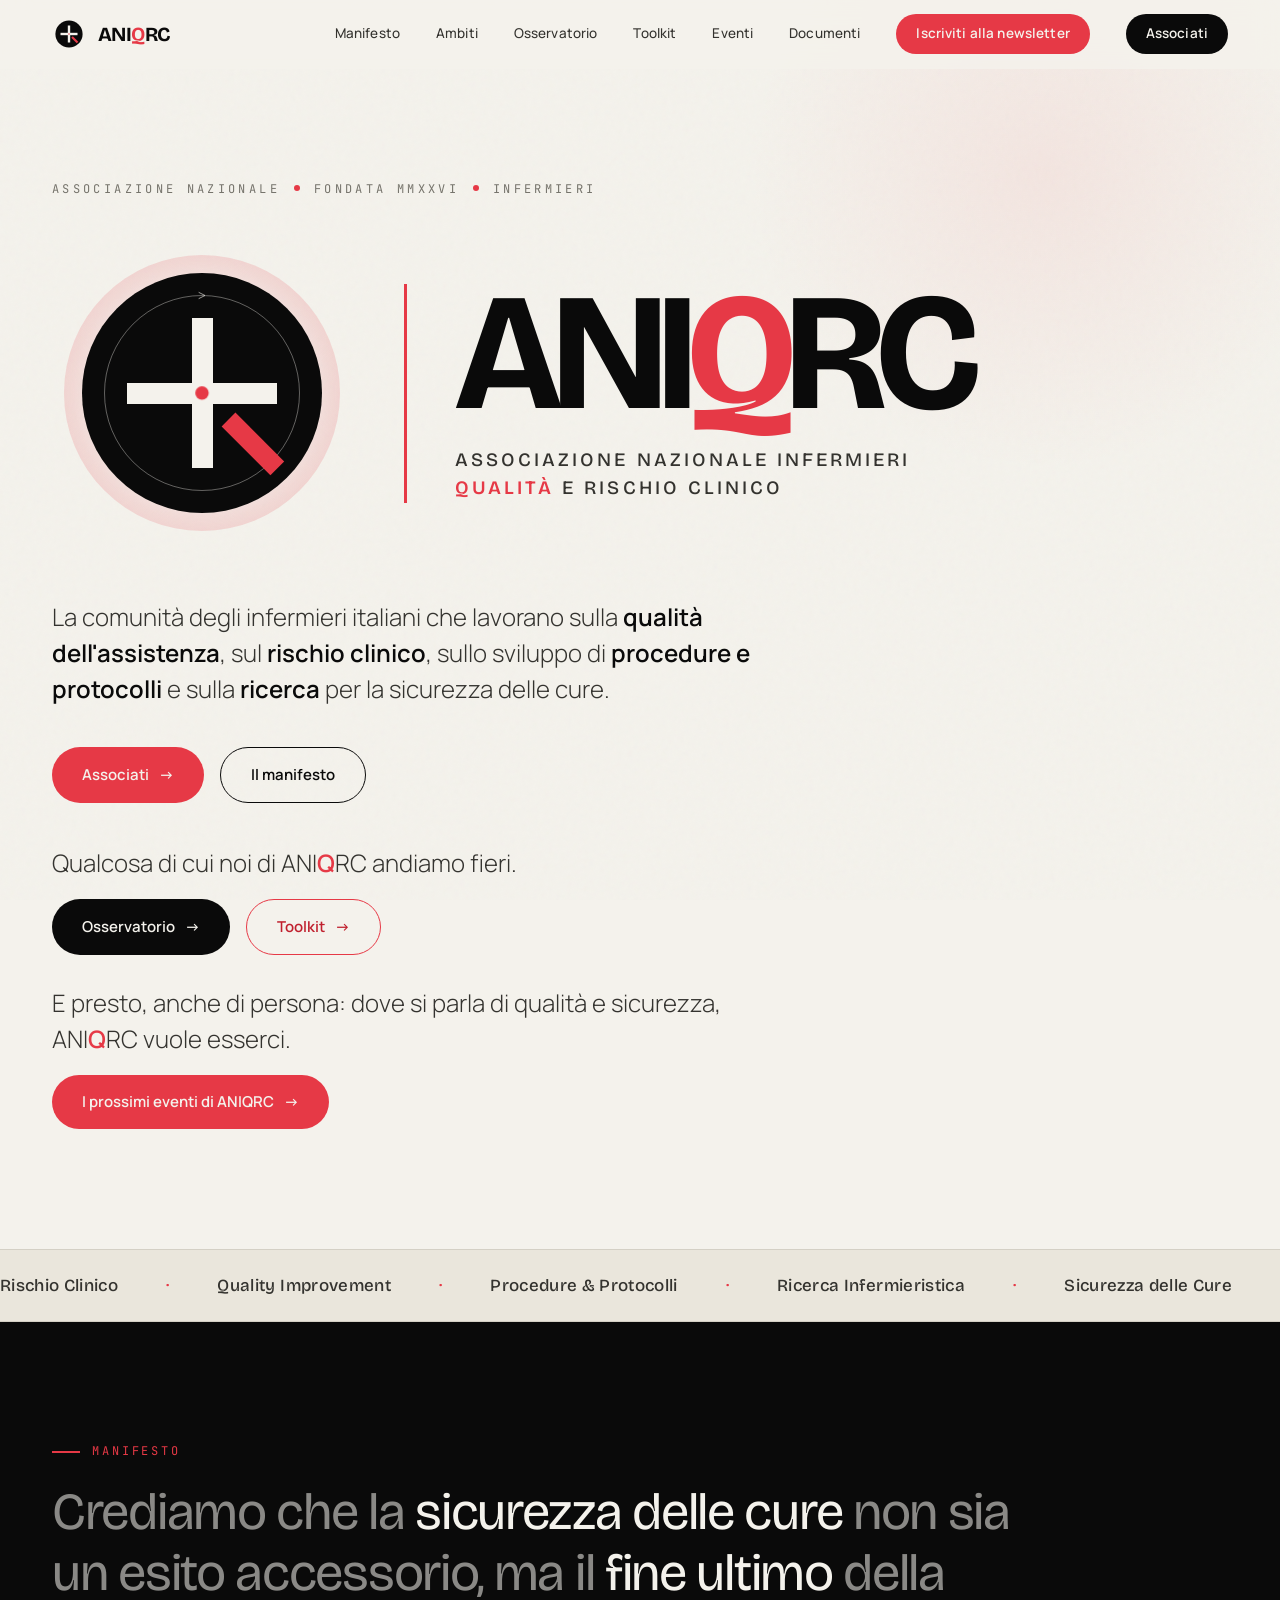
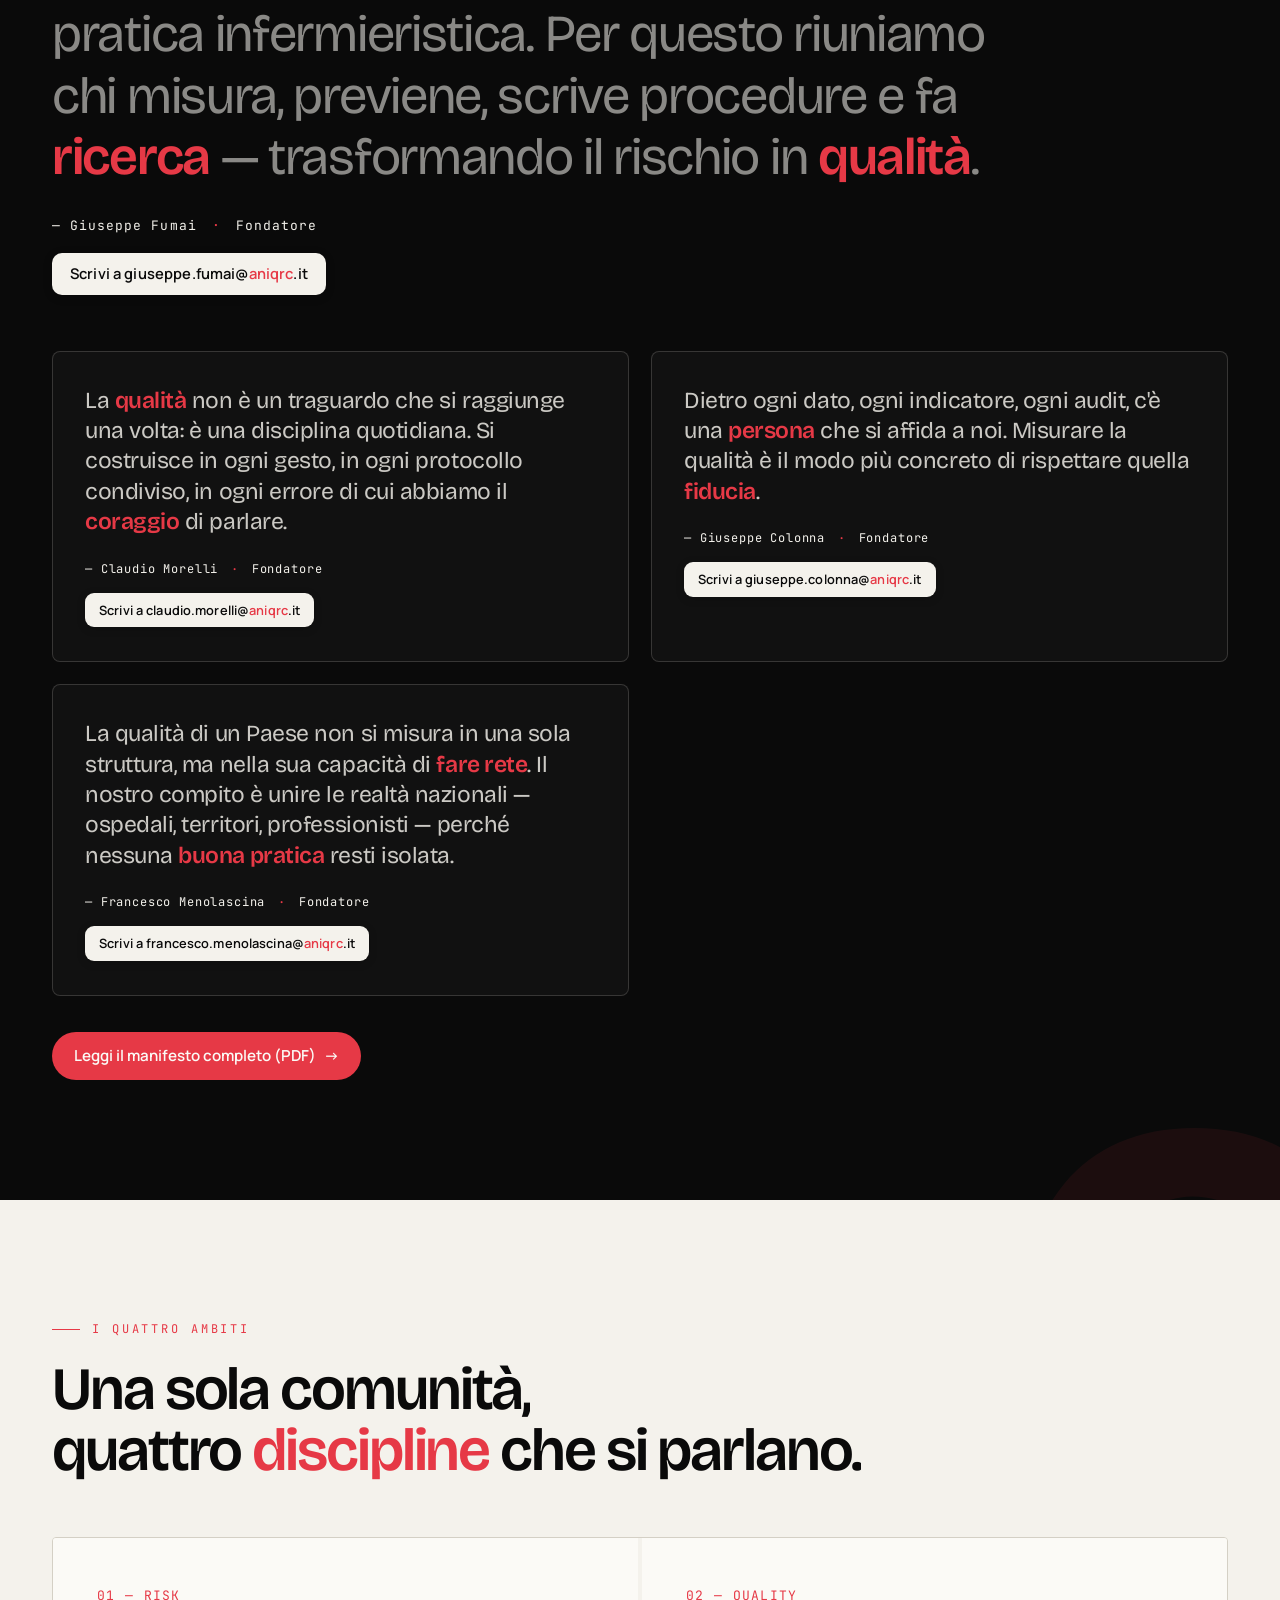
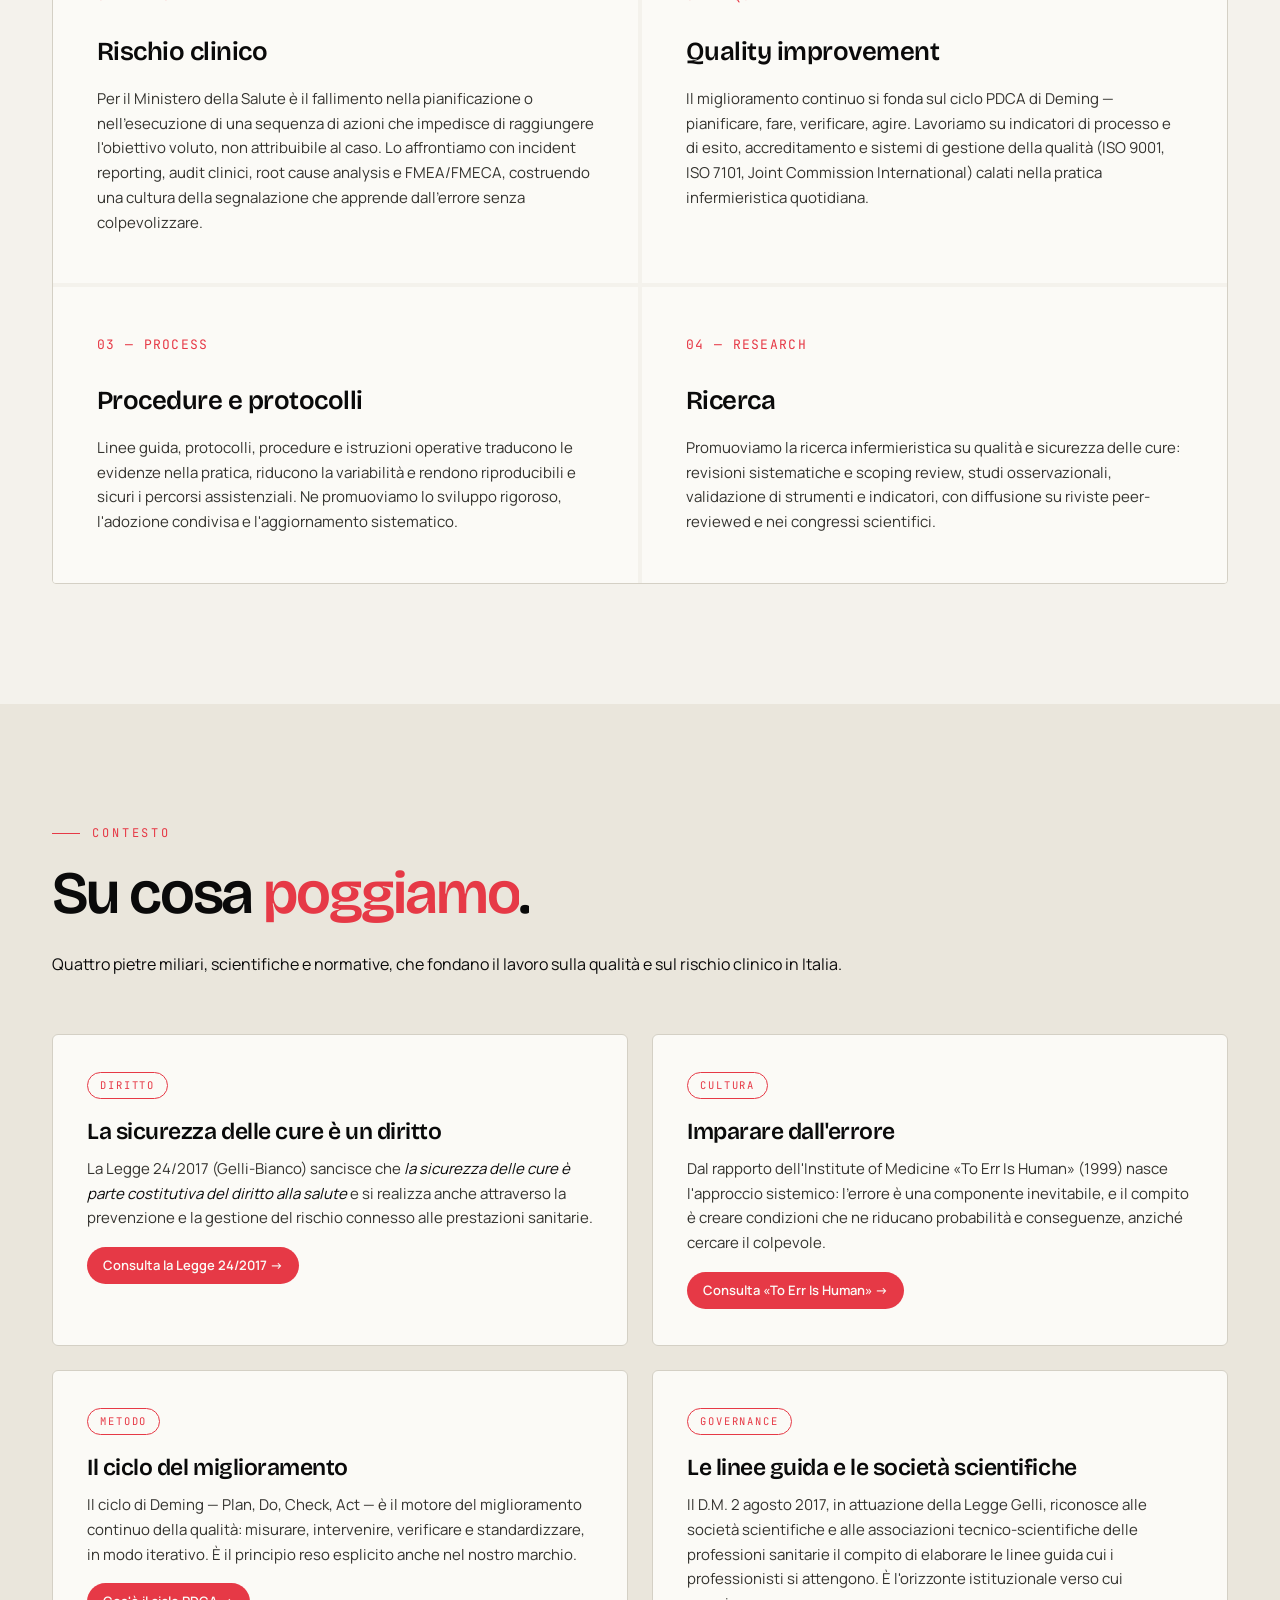
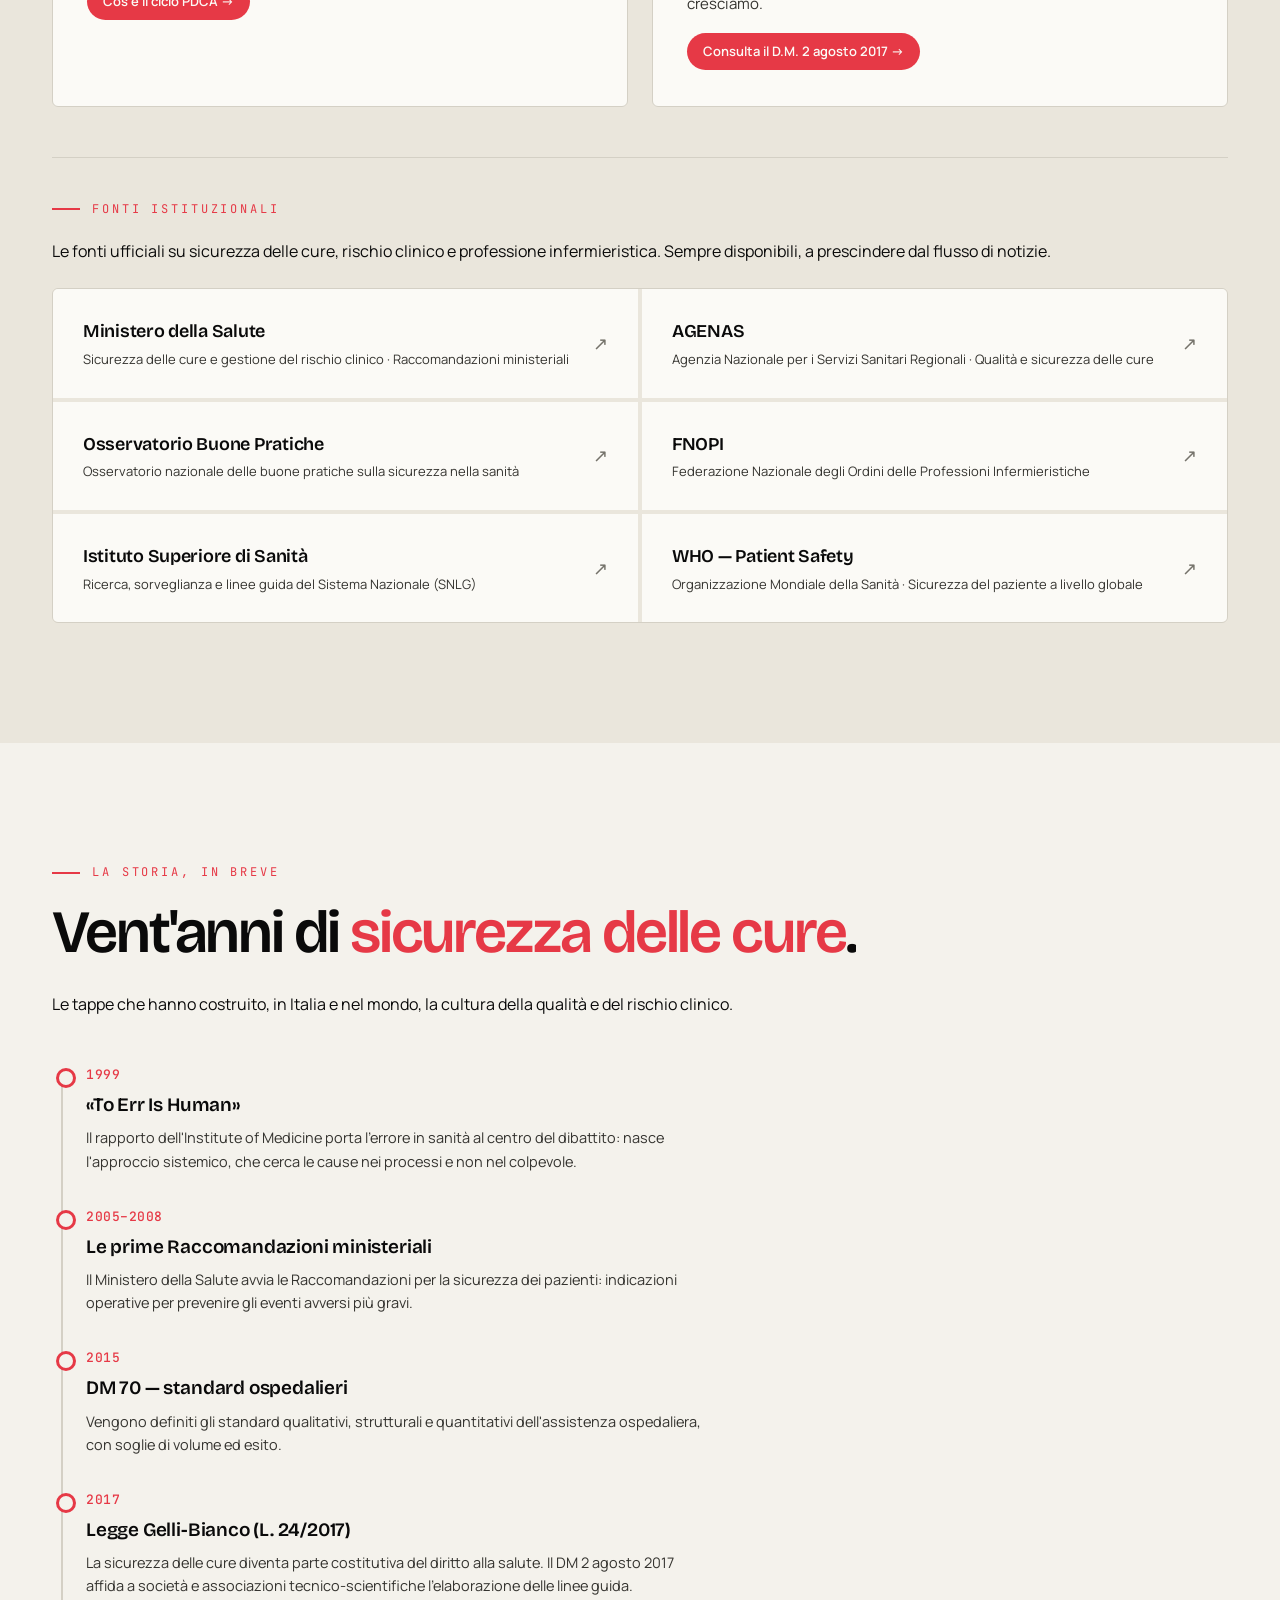
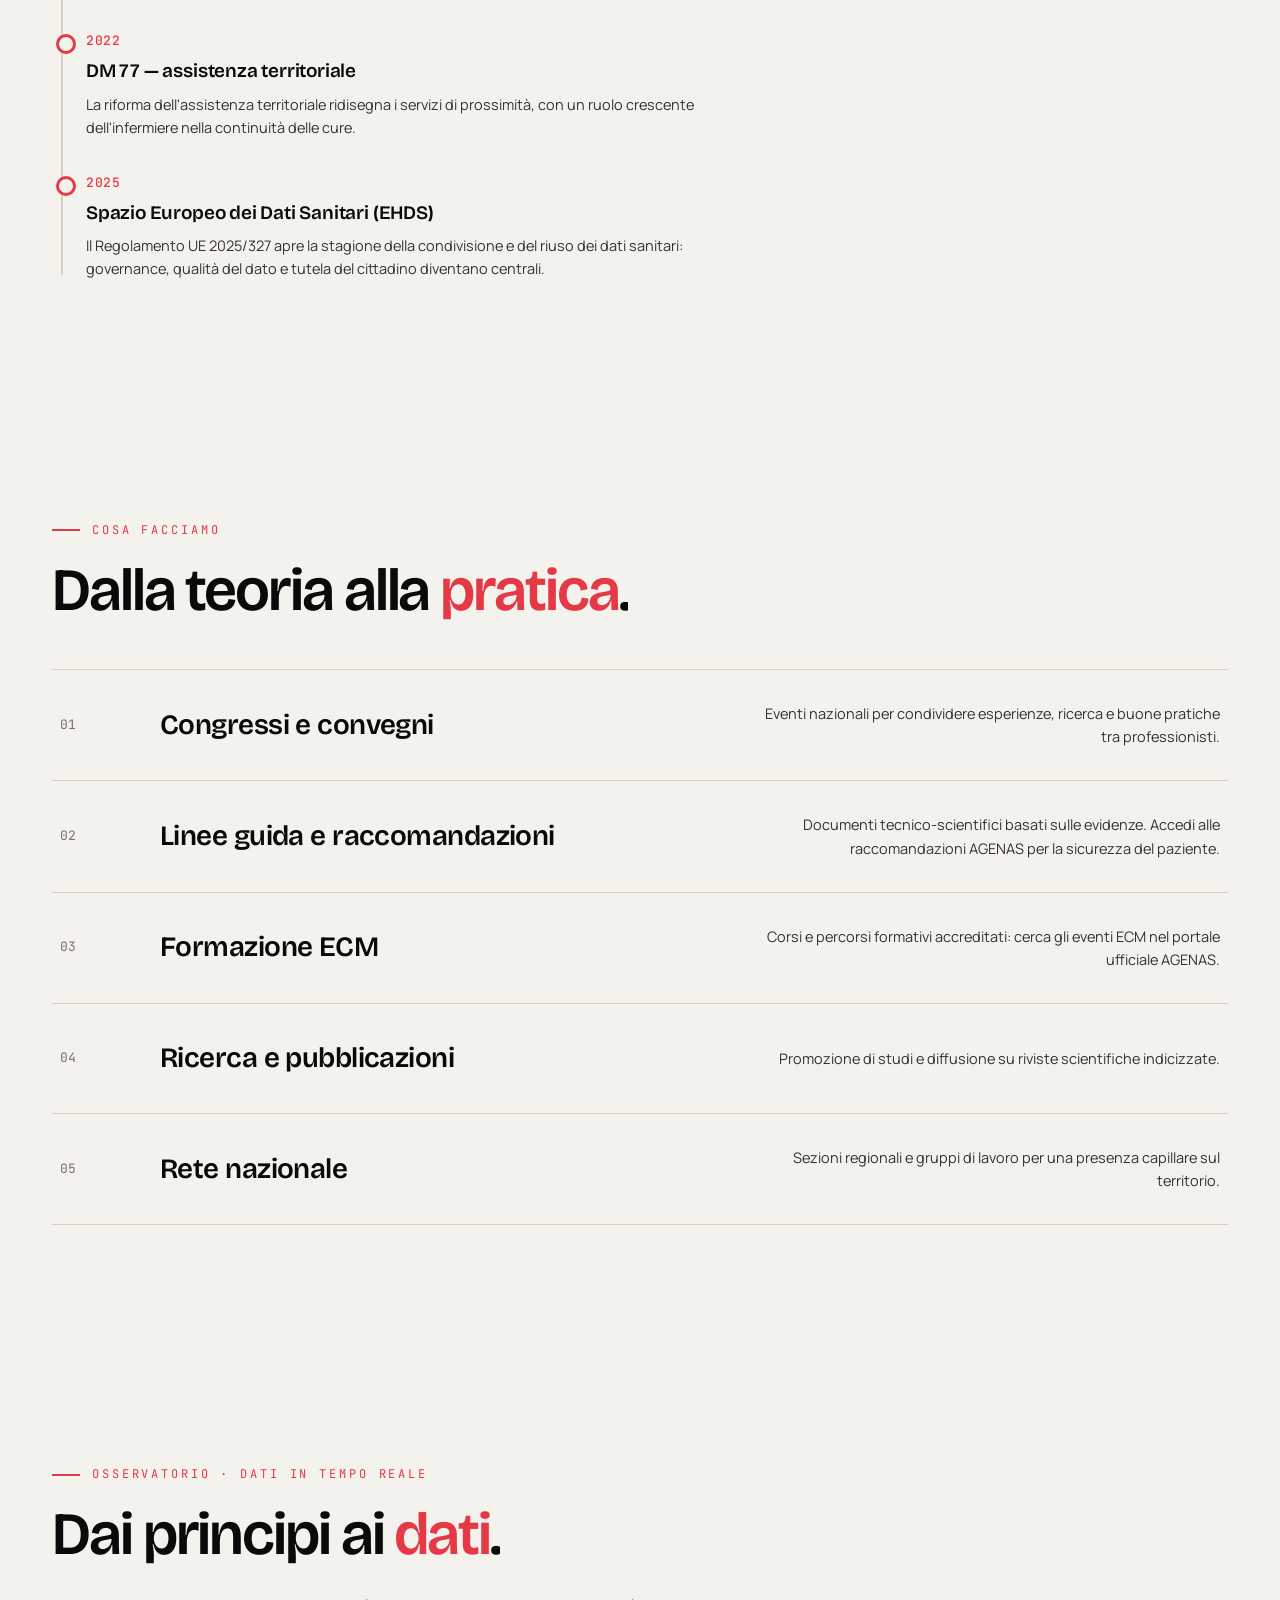
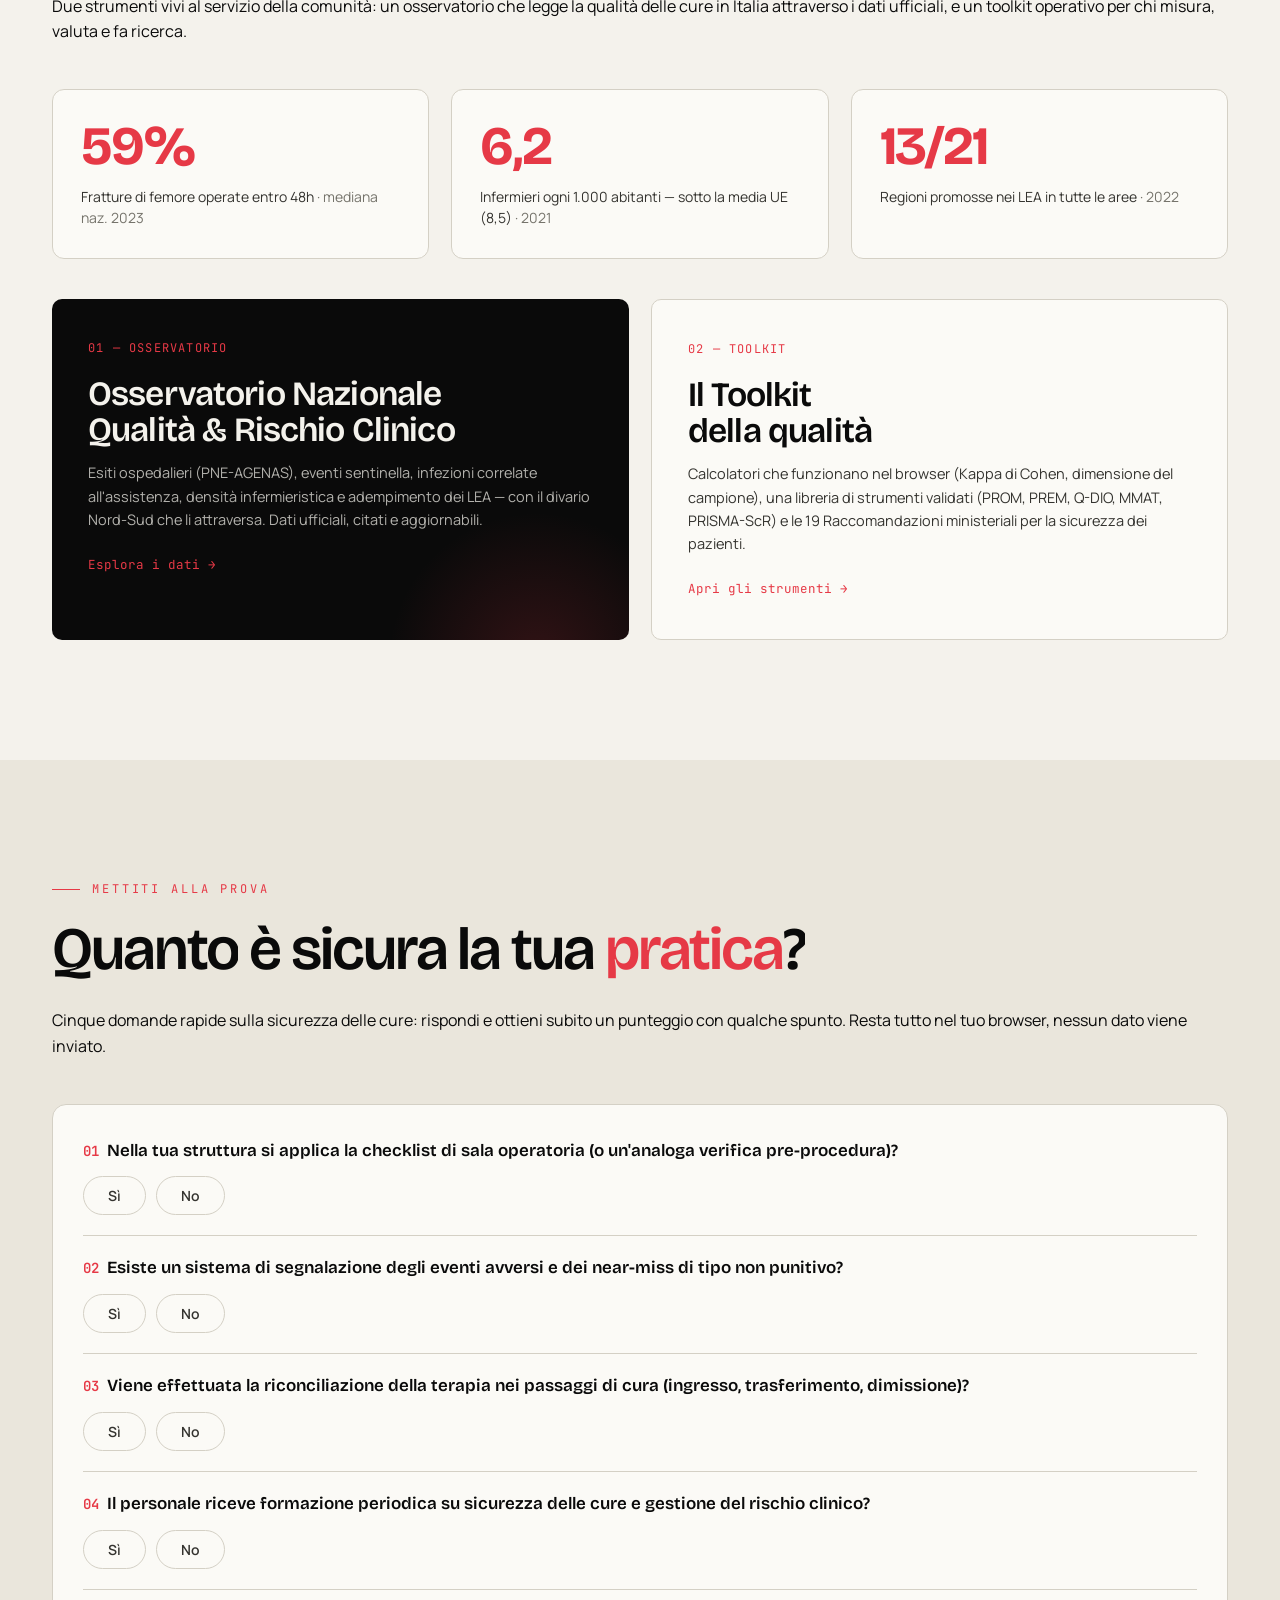
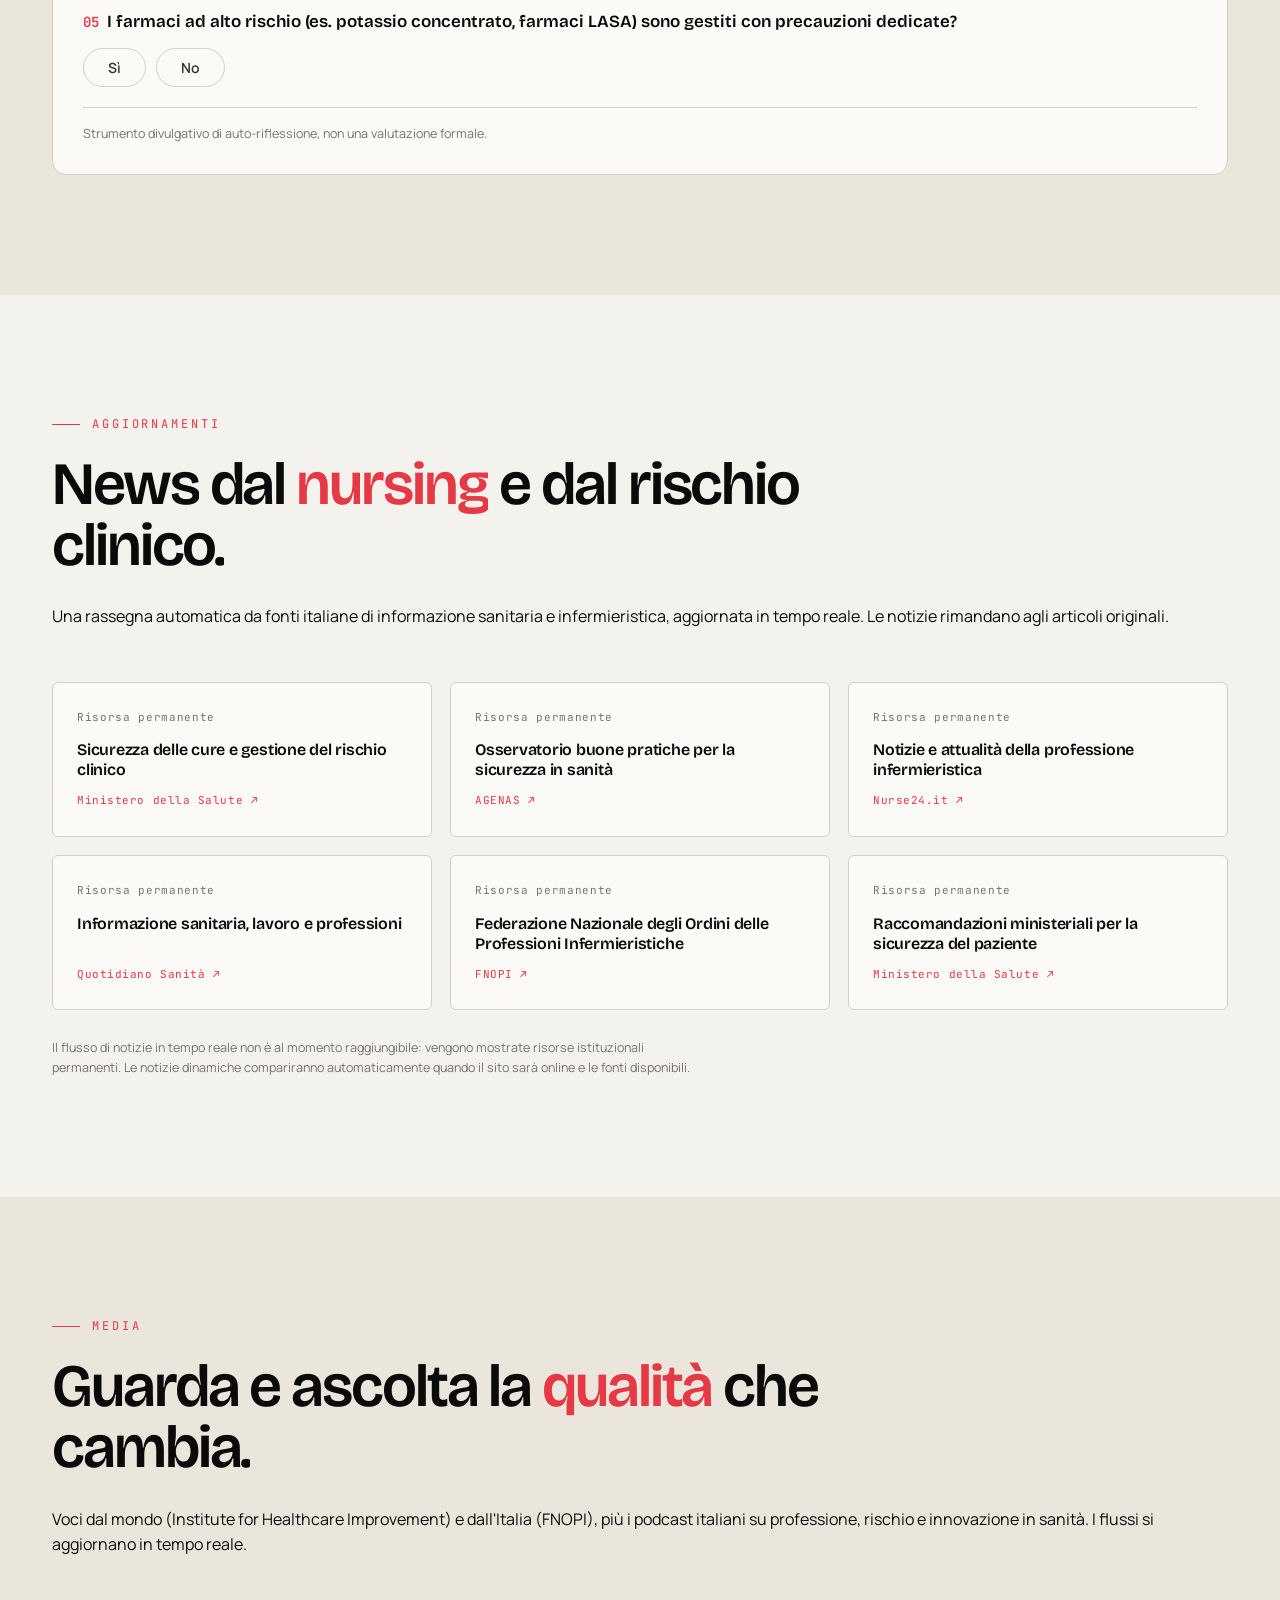
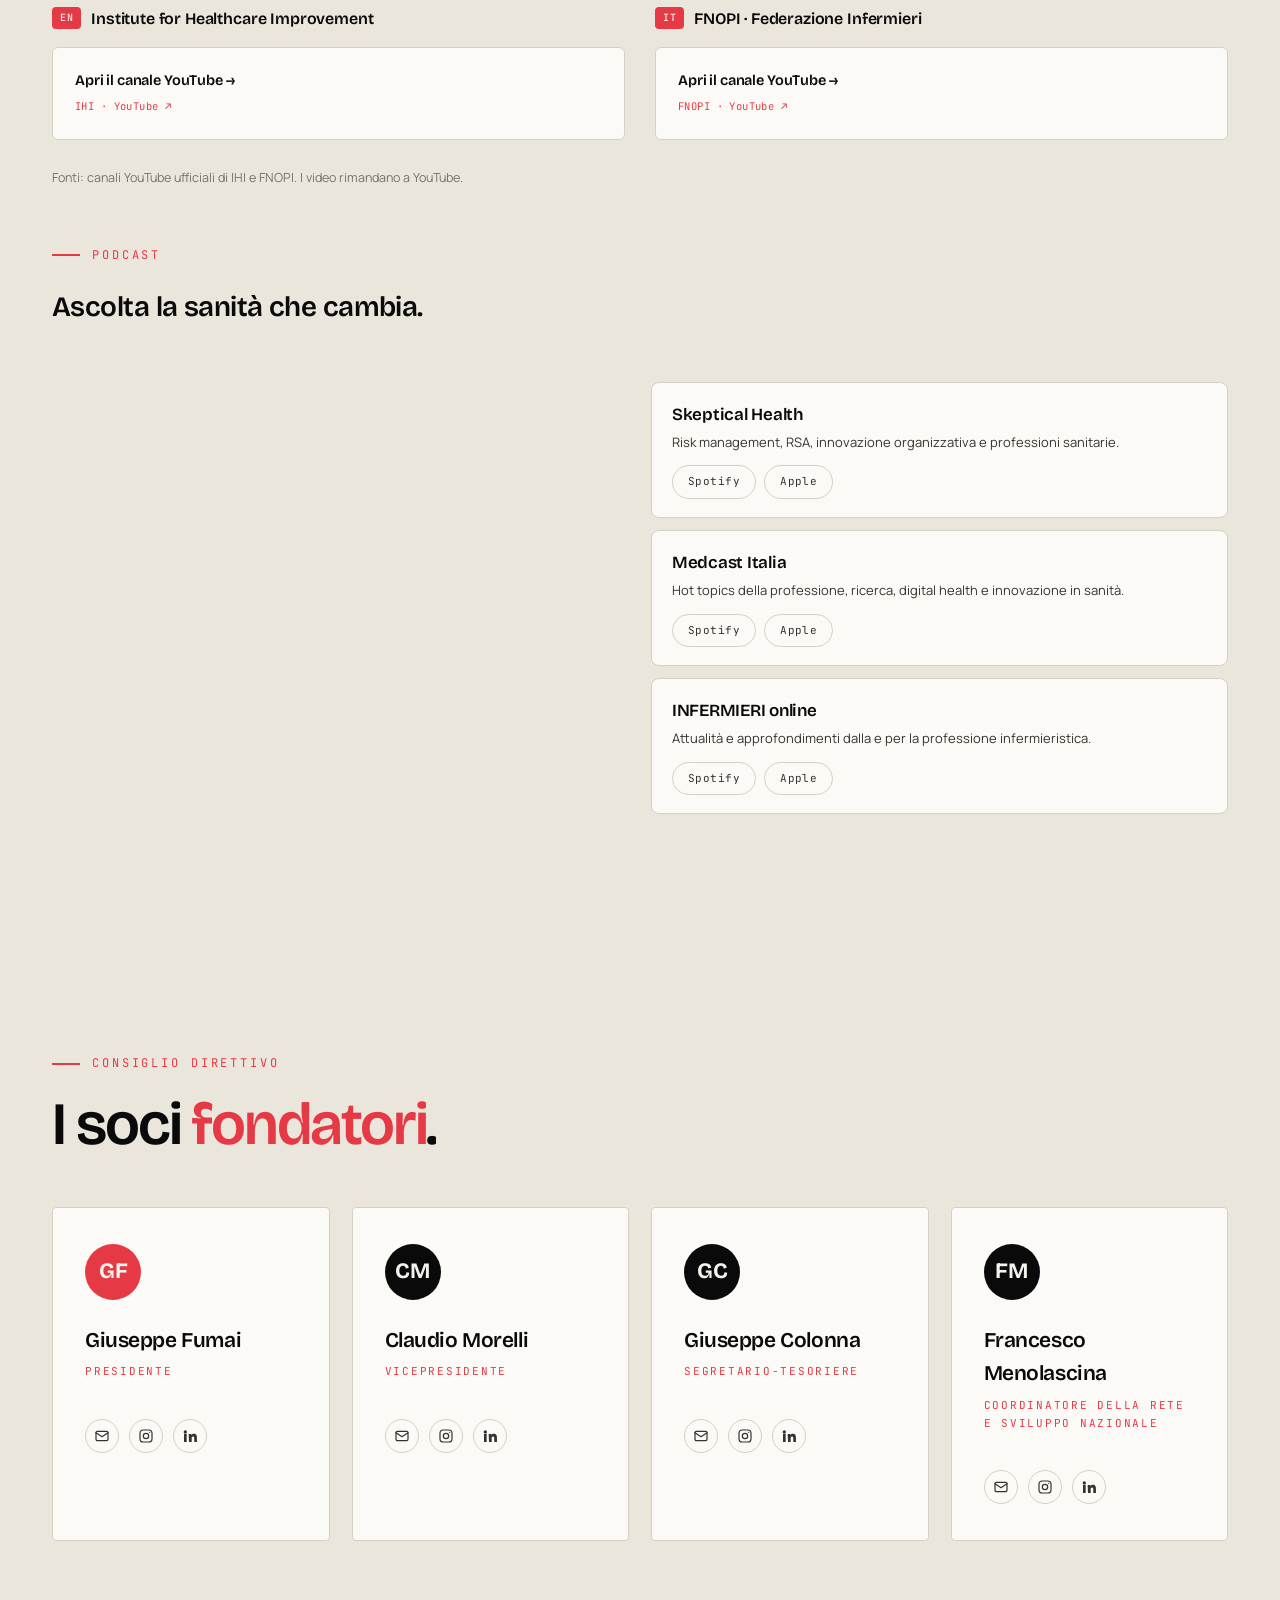
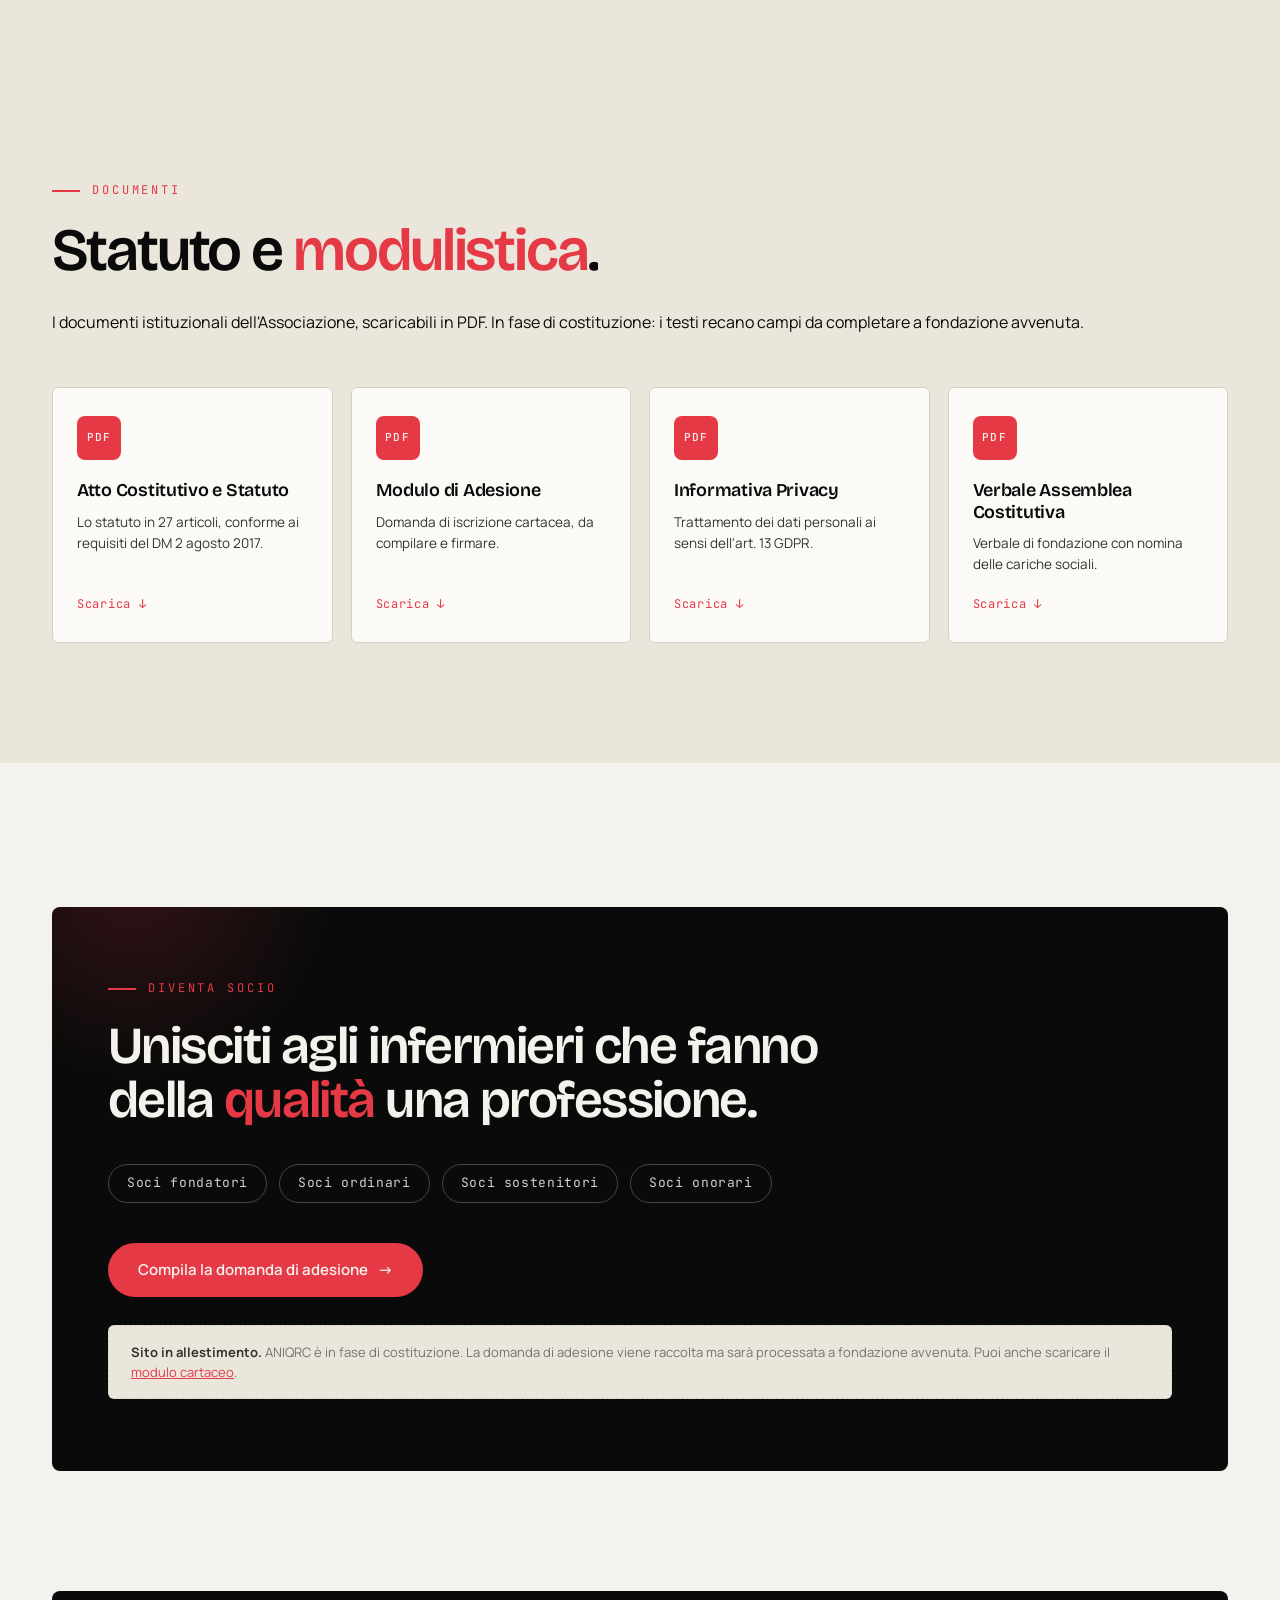
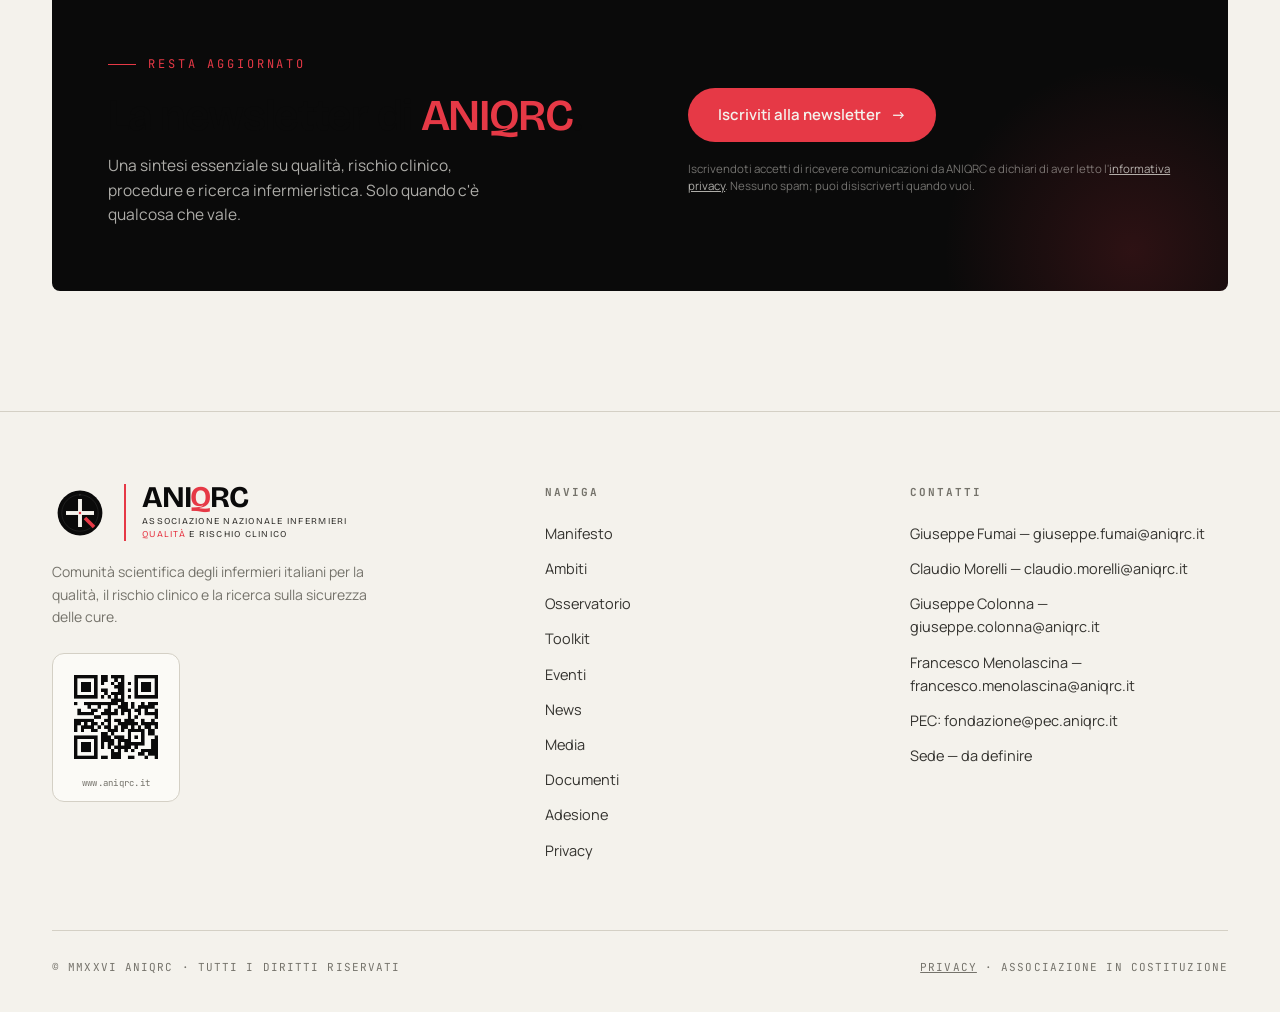
==== commit b4ca9471: "Add files via upload" ====
--- a/index.html
+++ b/index.html
@@ -213,6 +213,7 @@
   .hero-text {
     border-left: 3px solid var(--accent);
     padding-left: 48px;
+    position: relative;
   }
 
   @media (max-width: 820px) {
@@ -503,8 +504,10 @@
     border: 1px solid var(--rule);
     border-radius: 4px;
     padding: 36px 32px;
+    display: flex; flex-direction: column;
     transition: transform 0.4s cubic-bezier(0.16,1,0.3,1), box-shadow 0.4s;
   }
+  .dir-social { margin-top: auto; padding-top: 20px; }
   .dir-card:hover { transform: translateY(-4px); box-shadow: 0 16px 40px var(--shadow); }
   .dir-avatar {
     width: 56px; height: 56px;
@@ -1009,6 +1012,28 @@
 .tl-year{font-family:'JetBrains Mono',monospace;font-size:13px;font-weight:500;color:var(--accent);letter-spacing:.04em;}
 .tl-h{font-family:'Bricolage Grotesque',sans-serif;font-weight:600;font-size:19px;color:var(--ink);margin:4px 0 6px;letter-spacing:-.01em;}
 .tl-p{font-size:14.5px;line-height:1.6;color:var(--ink-soft);max-width:620px;}
+
+/* === HERO HEXAGON BURST (home only) === */
+.hexfx{ position:absolute; left:100%; top:0; width:240px; height:100%; margin-left:26px; pointer-events:none; z-index:3; perspective:760px; }
+@media (max-width:1180px){ .hexfx{ display:none; } }
+.hx-dot{ position:absolute; left:var(--sx,0); top:var(--sy,0); width:13px; height:13px; border-radius:50%; background:var(--accent); transform:translate(-50%,-50%); opacity:0; box-shadow:0 0 0 0 rgba(230,57,70,.4); transition:left .6s cubic-bezier(.5,0,.2,1), top .6s cubic-bezier(.5,0,.2,1), opacity .3s, box-shadow .3s; }
+.hexfx.go .hx-dot{ opacity:1; left:120px; top:74px; box-shadow:0 0 16px 5px rgba(230,57,70,.5); }
+.hexfx.burst .hx-dot{ opacity:0; }
+.hx{ position:absolute; left:78px; top:37px; width:84px; height:74px; display:flex; align-items:center; justify-content:center;
+  clip-path:polygon(25% 0%,75% 0%,100% 50%,75% 100%,25% 100%,0% 50%);
+  background:linear-gradient(145deg,#F2616E 0%,#E63946 48%,#B81D2B 100%);
+  opacity:0; transform:translate(0,0) scale(0);
+  transition:transform .7s cubic-bezier(.34,1.56,.64,1), opacity .5s;
+  filter:drop-shadow(0 9px 13px rgba(176,32,46,.34)); transform-style:preserve-3d; will-change:transform,opacity; }
+.hx::before{ content:''; position:absolute; inset:0; clip-path:inherit; background:linear-gradient(160deg,rgba(255,255,255,.30),transparent 46%); }
+.hx span{ position:relative; font-family:'Bricolage Grotesque',sans-serif; font-weight:600; font-size:11px; line-height:1.12; color:#fff; text-align:center; padding:0 7px; letter-spacing:.005em; }
+.hexfx.burst .hx{ opacity:1; transform:translate(var(--dx),var(--dy)) scale(var(--s,1)) rotateX(var(--rx,7deg)) rotateY(var(--ry,-10deg)); }
+.hx1{ --dx:0; --dy:0; --s:1.14; --rx:6deg; --ry:-7deg; z-index:5; filter:drop-shadow(0 16px 22px rgba(176,32,46,.46)); }
+.hx2{ --dx:-63px; --dy:-37px; --s:.95; --rx:11deg; --ry:-15deg; transition-delay:.06s; }
+.hx3{ --dx:63px;  --dy:-37px; --s:.95; --rx:11deg; --ry:9deg;  transition-delay:.11s; }
+.hx4{ --dx:-63px; --dy:37px;  --s:.95; --rx:-9deg; --ry:-15deg; transition-delay:.16s; }
+.hx5{ --dx:63px;  --dy:37px;  --s:.95; --rx:-9deg; --ry:9deg;  transition-delay:.21s; }
+@media (prefers-reduced-motion:reduce){ .hexfx .hx-dot{ display:none; } .hexfx .hx{ transition:none; } }
 </style>
 <script>document.documentElement.className += ' js';</script>
 </head>
@@ -1072,6 +1097,14 @@
       <div class="hero-text">
         <h1 class="hero-acronym">ANI<span class="q">Q</span>RC</h1>
         <p class="hero-name">Associazione Nazionale Infermieri<br><span class="q">Qualità</span> e Rischio Clinico</p>
+        <div class="hexfx" aria-hidden="true">
+          <span class="hx-dot"></span>
+          <div class="hx hx1"><span>Sicurezza</span></div>
+          <div class="hx hx2"><span>Prevenzione</span></div>
+          <div class="hx hx3"><span>Audit</span></div>
+          <div class="hx hx4"><span>Esiti</span></div>
+          <div class="hx hx5"><span>Qualità</span></div>
+        </div>
       </div>
     </div>
 
@@ -1914,6 +1947,31 @@
   }
 })();
 </script>
+<script>
+(function(){
+  var fx = document.querySelector('.hexfx'); if(!fx) return;
+  var acr = document.querySelector('.hero-acronym'); if(!acr) return;
+  var reduce = matchMedia('(prefers-reduced-motion: reduce)').matches;
+  function place(){
+    if (window.innerWidth < 1181){ fx.style.display='none'; return; }
+    var a = acr.getBoundingClientRect(), f = fx.getBoundingClientRect();
+    // hide if there is not enough room on the right
+    if (a.right + 26 + 230 > window.innerWidth - 12){ fx.style.display='none'; return; }
+    fx.style.display='';
+    fx.style.setProperty('--sx', (a.right - f.left) + 'px');
+    fx.style.setProperty('--sy', (a.top + a.height*0.46 - f.top) + 'px');
+  }
+  place();
+  window.addEventListener('resize', place);
+  if (fx.style.display==='none') return;
+  if (reduce){ fx.classList.add('burst'); return; }
+  setTimeout(function(){
+    if (fx.style.display==='none') return;
+    fx.classList.add('go');
+    setTimeout(function(){ fx.classList.add('burst'); }, 650);
+  }, 1500);
+})();
+</script>
 </body>
 </html>
 
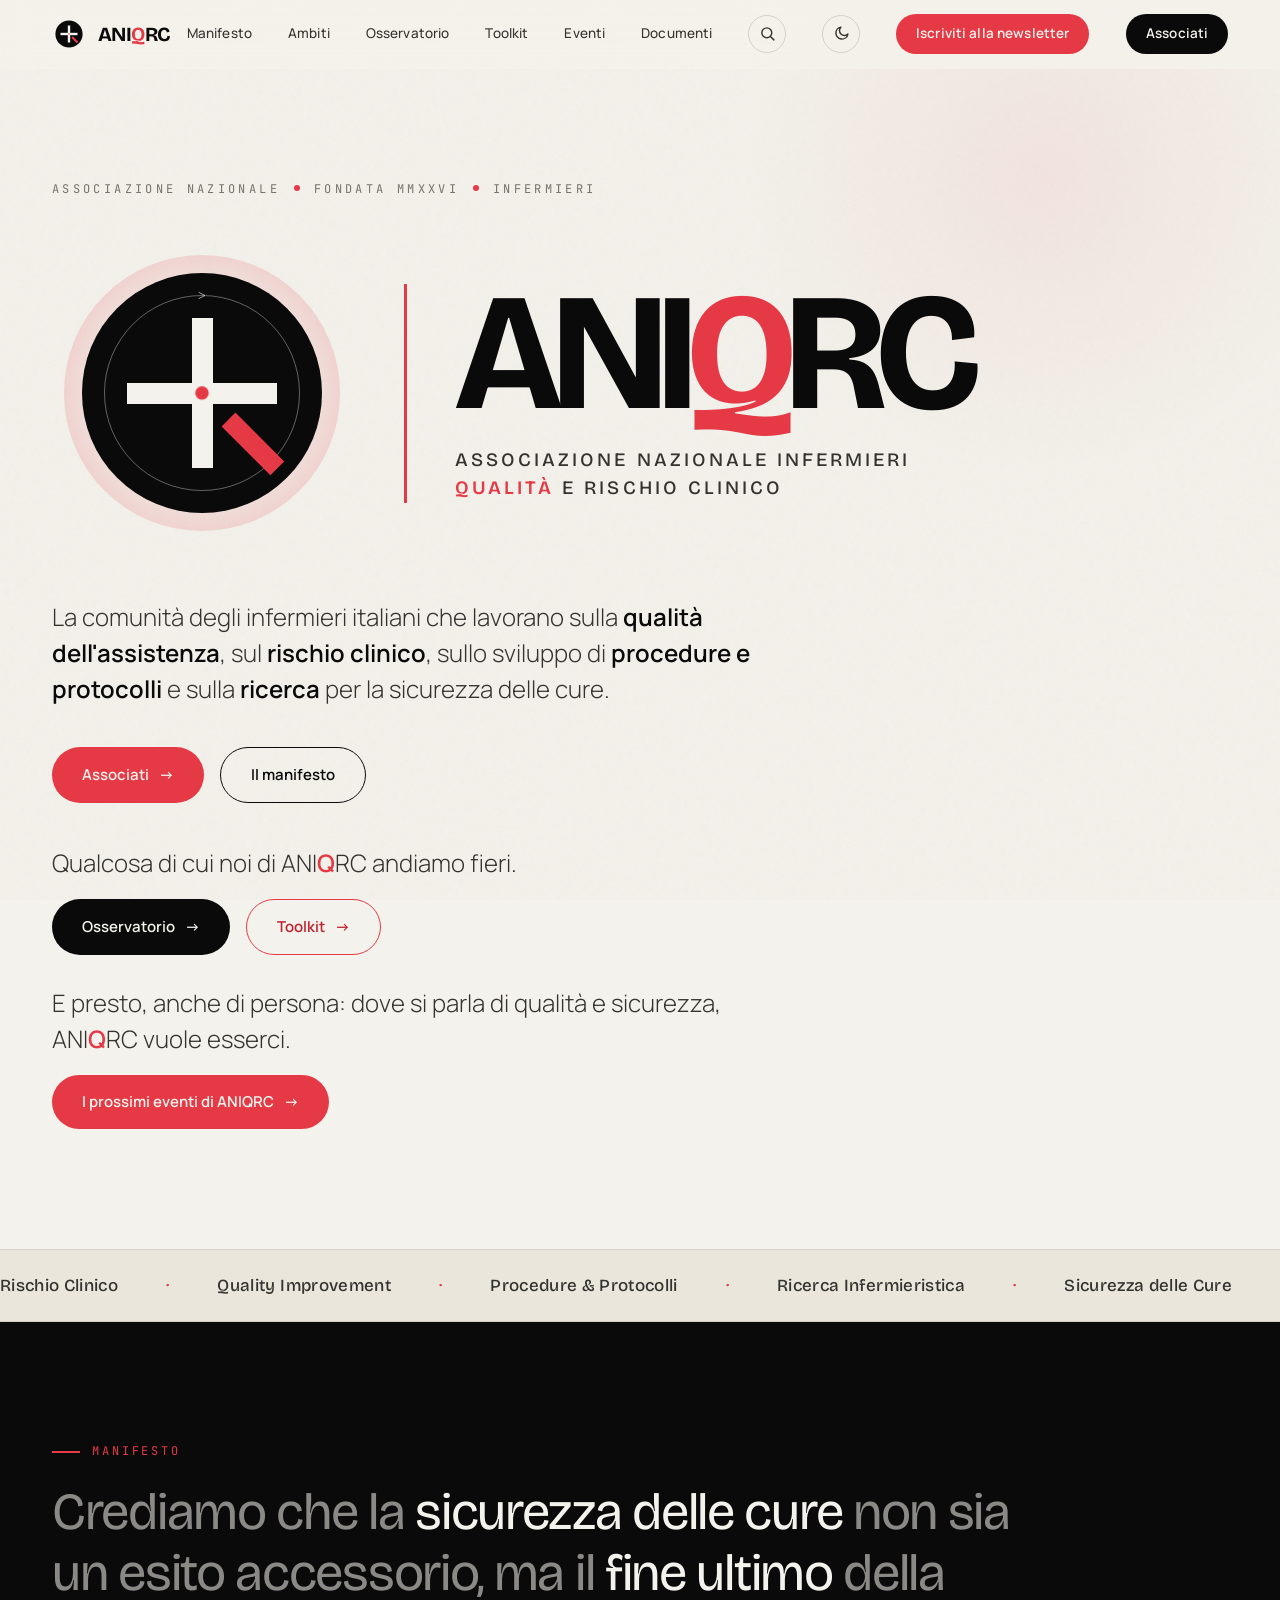
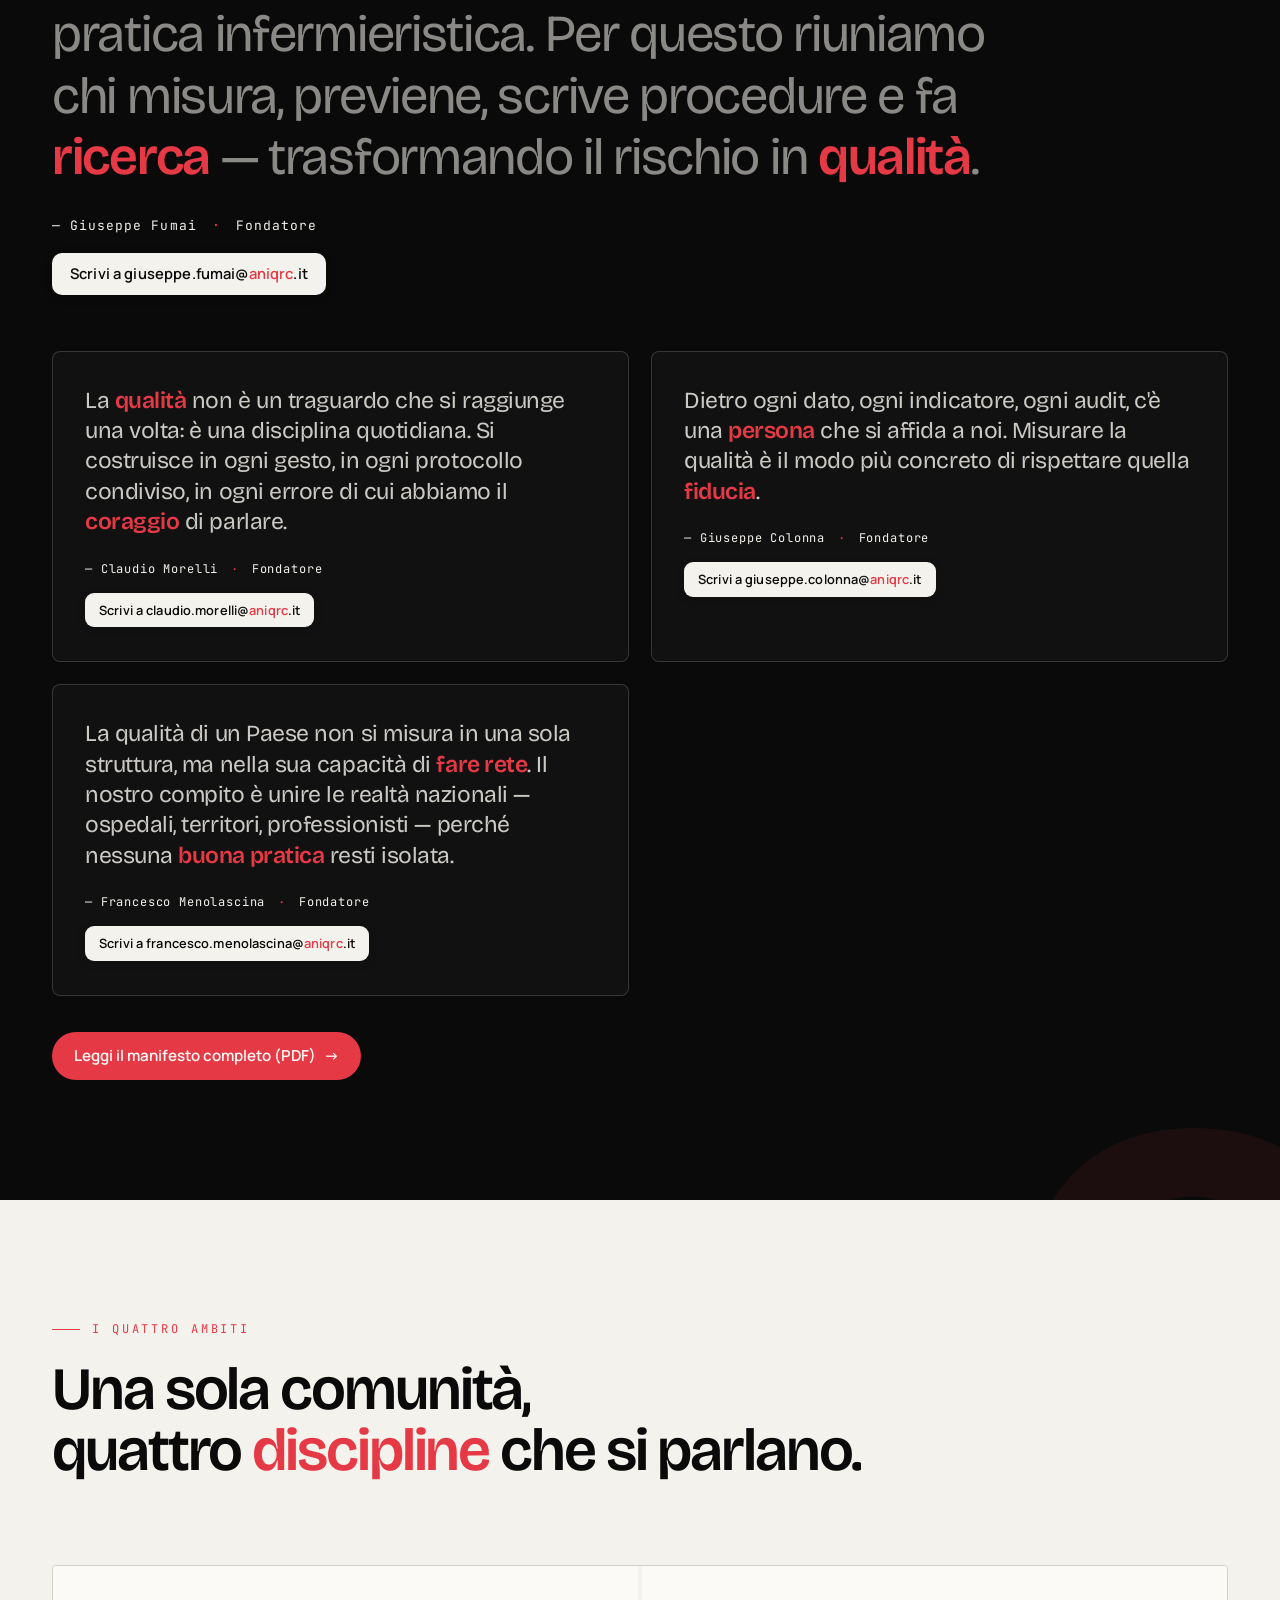
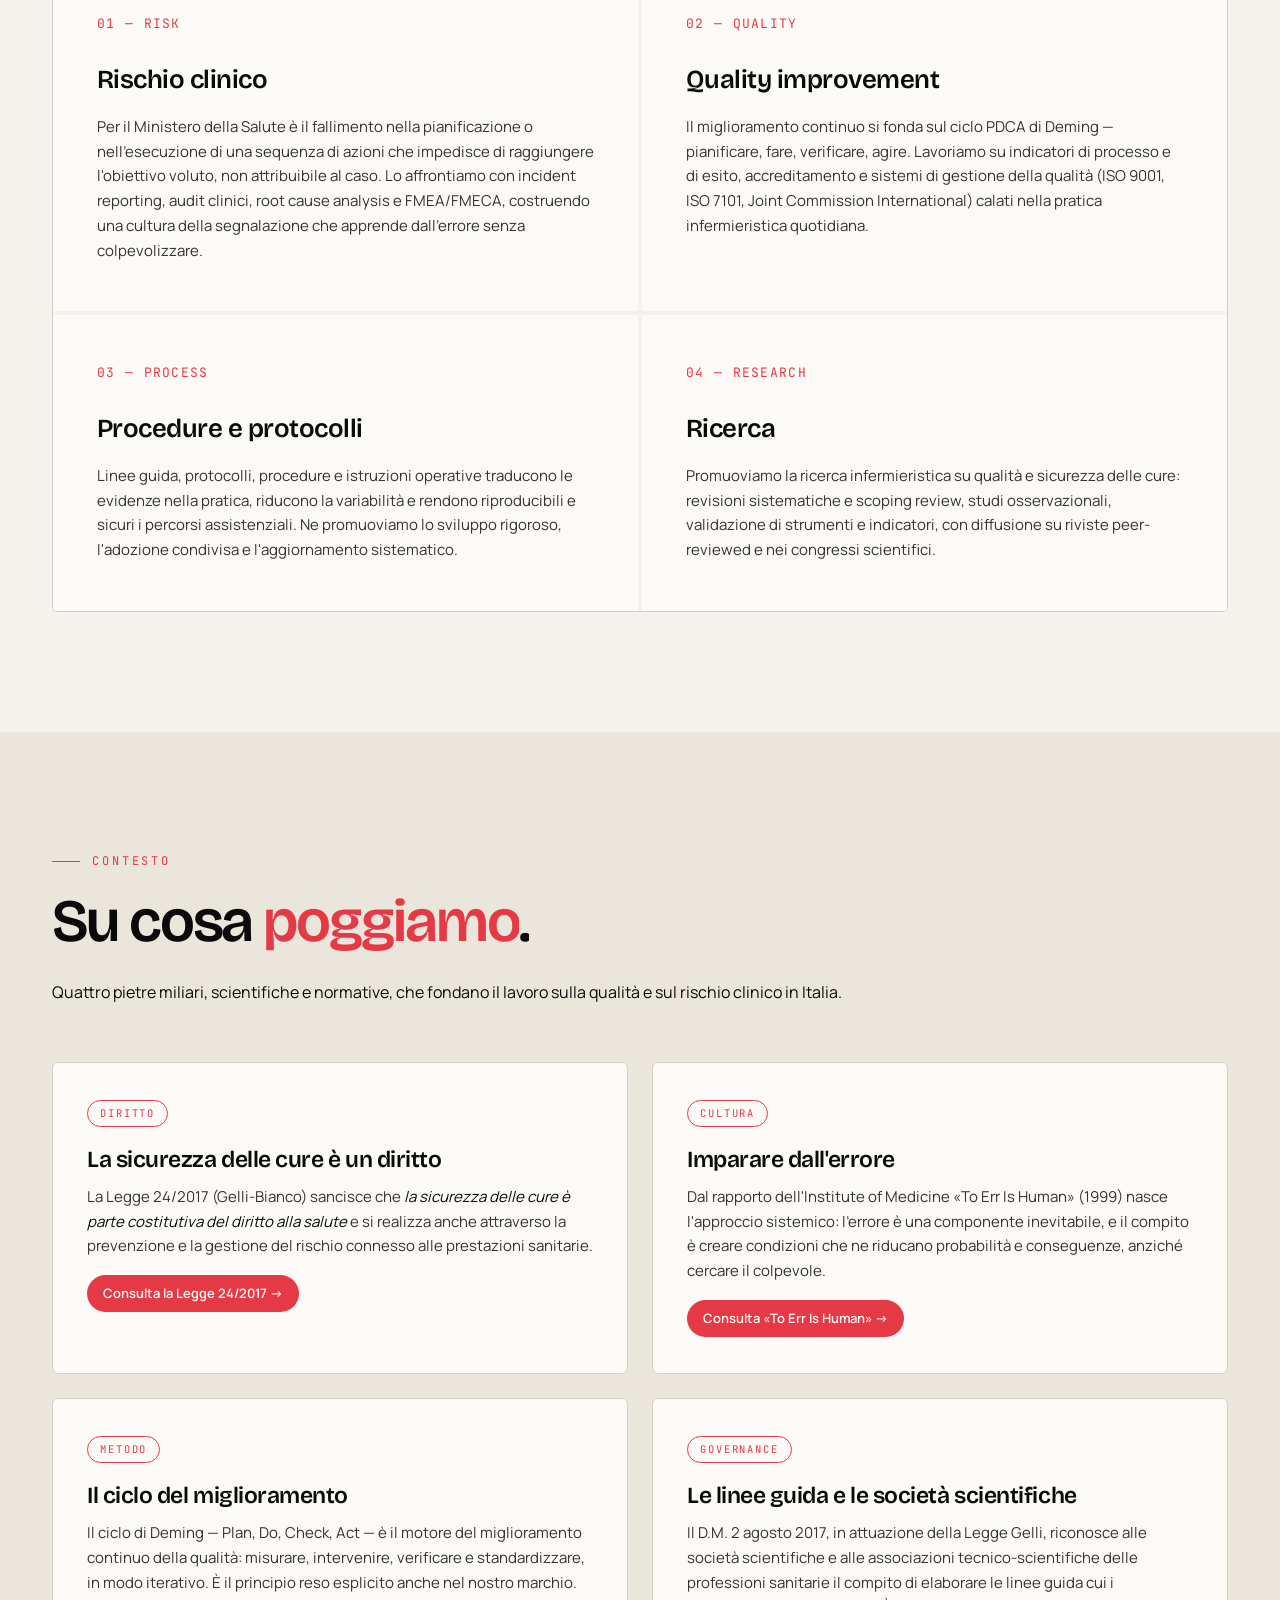
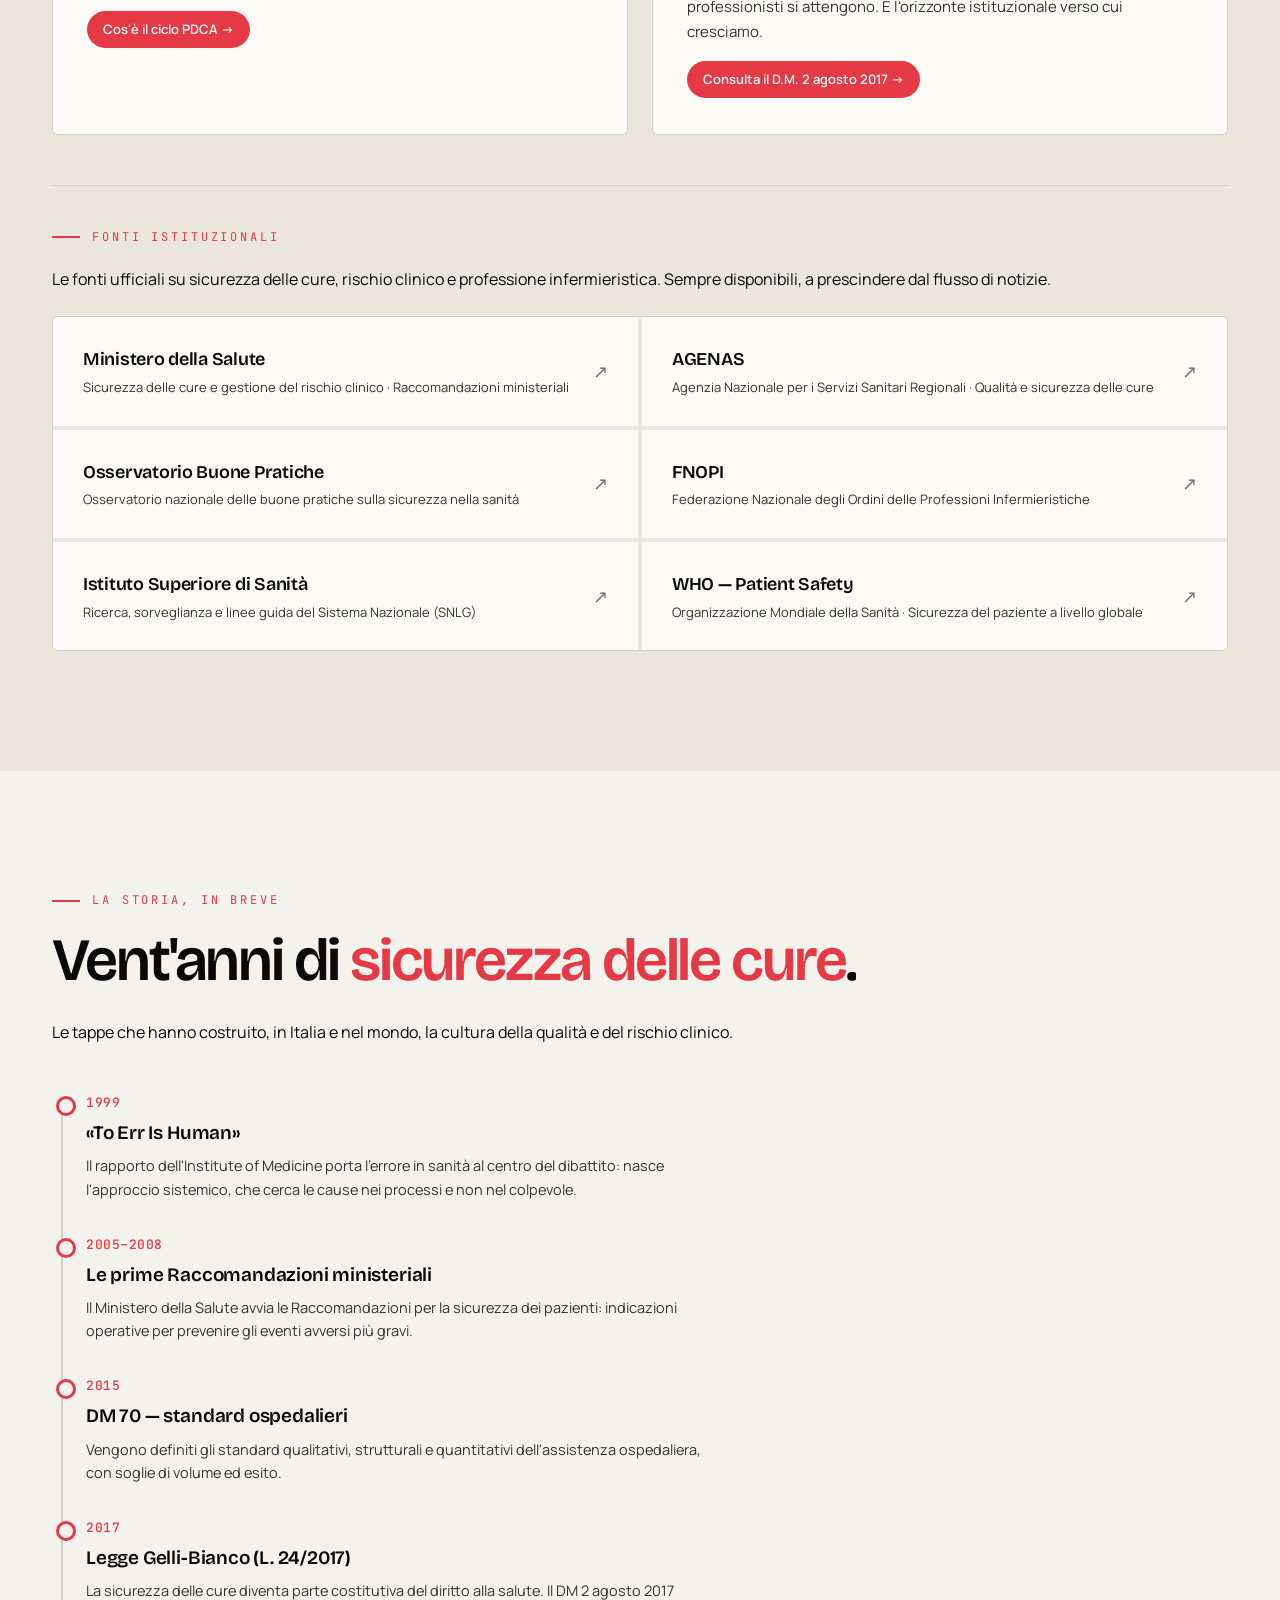
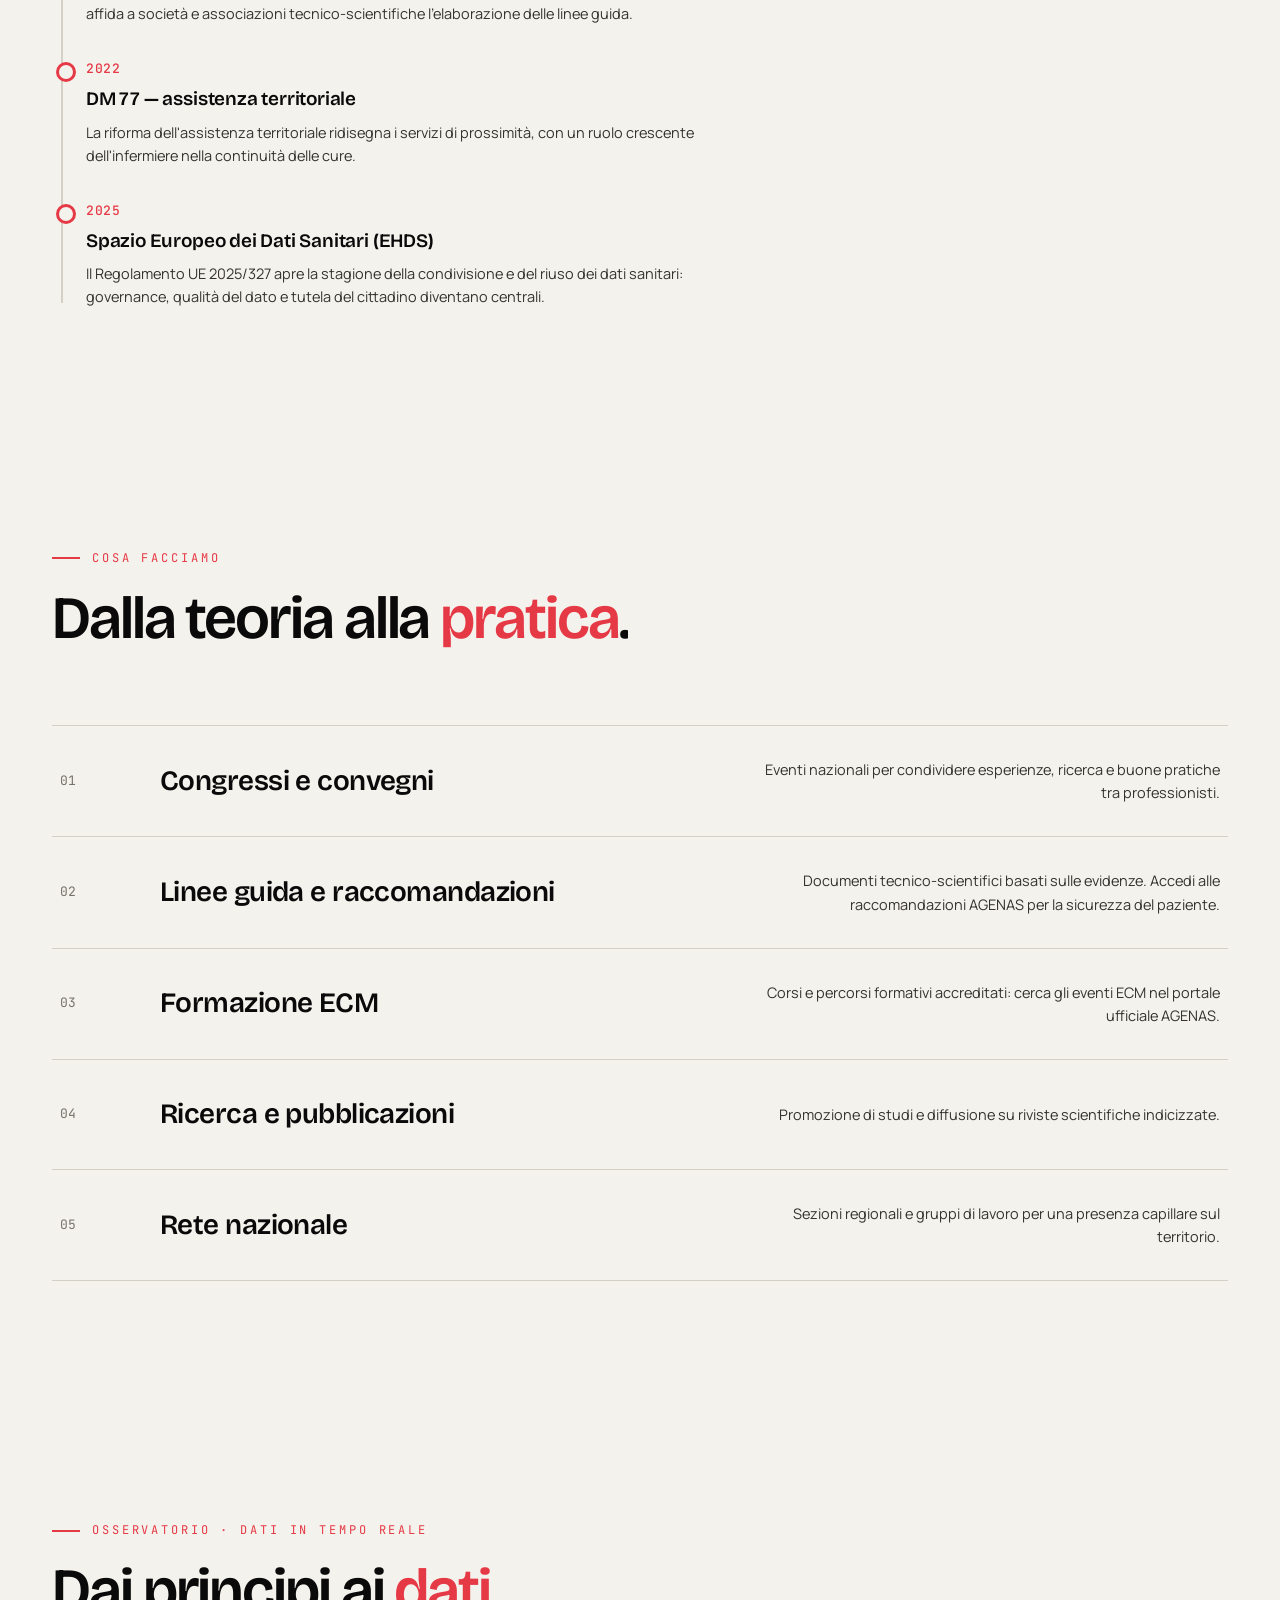
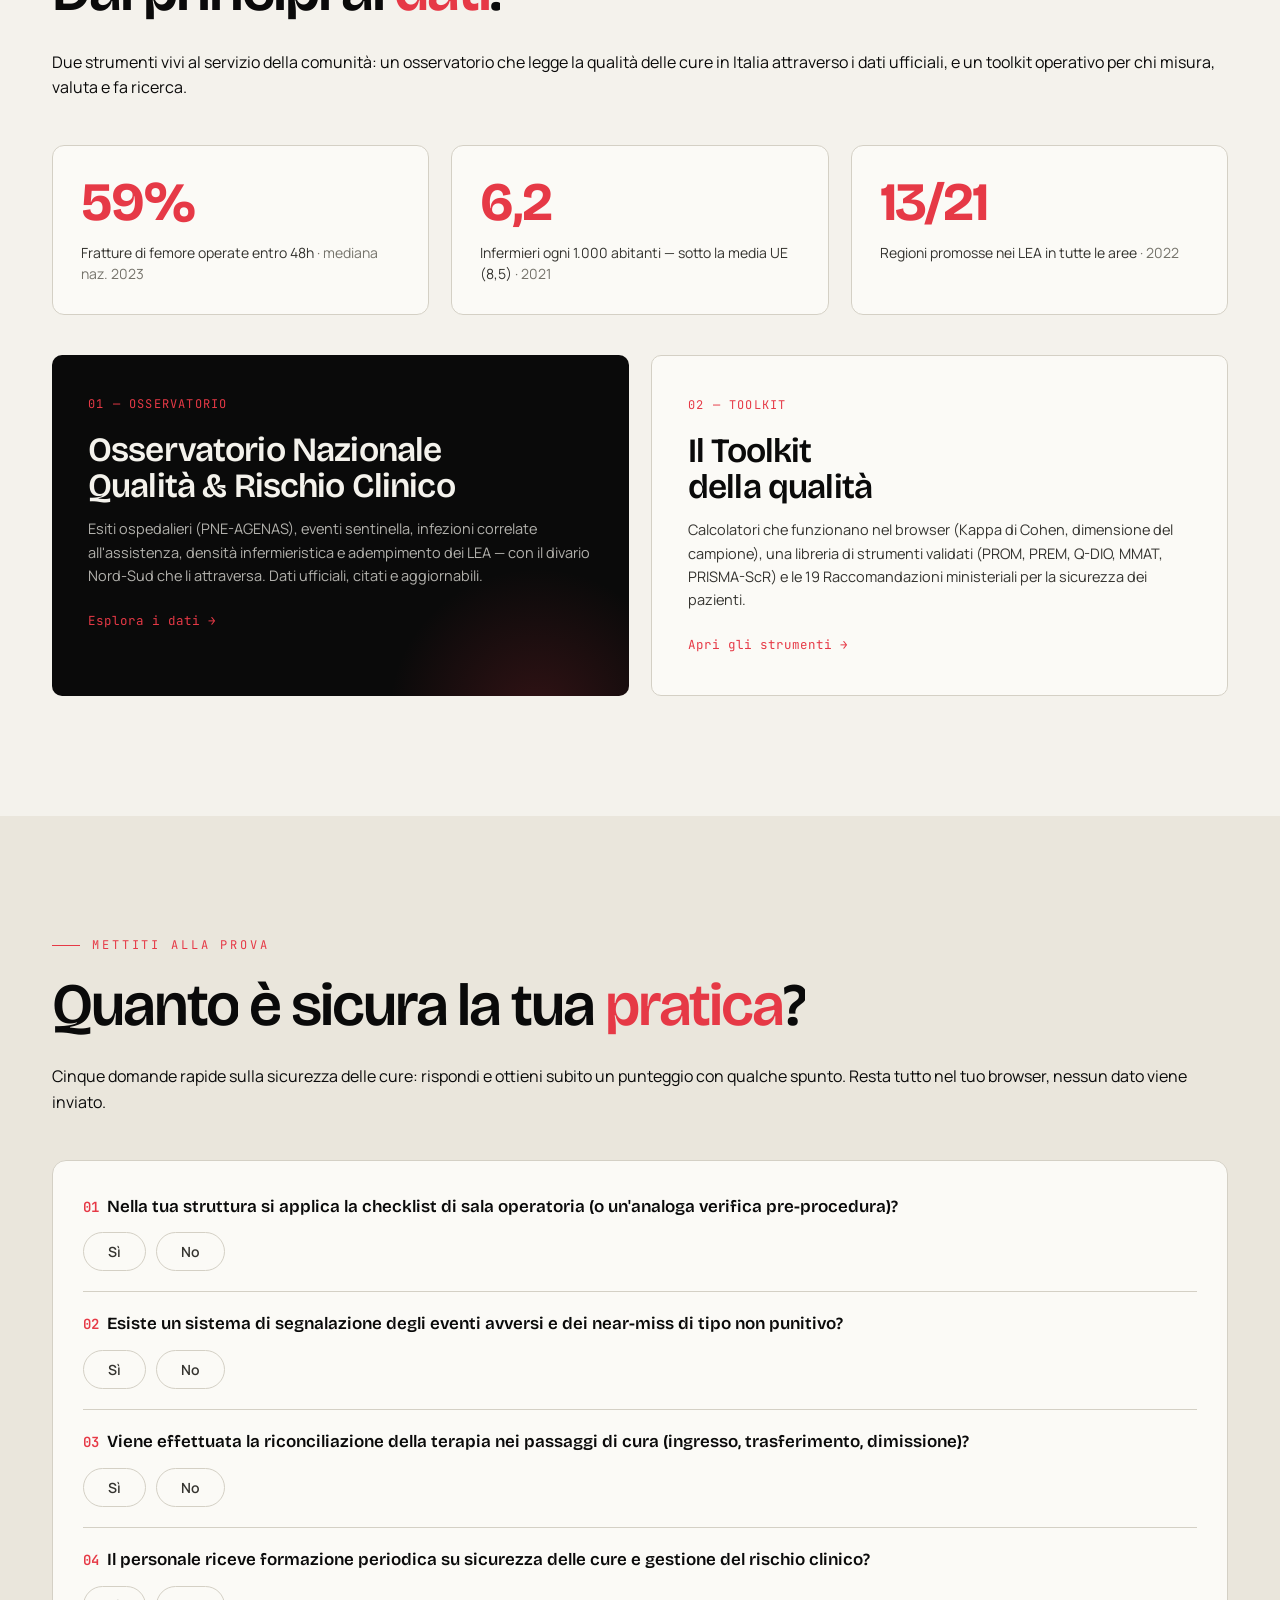
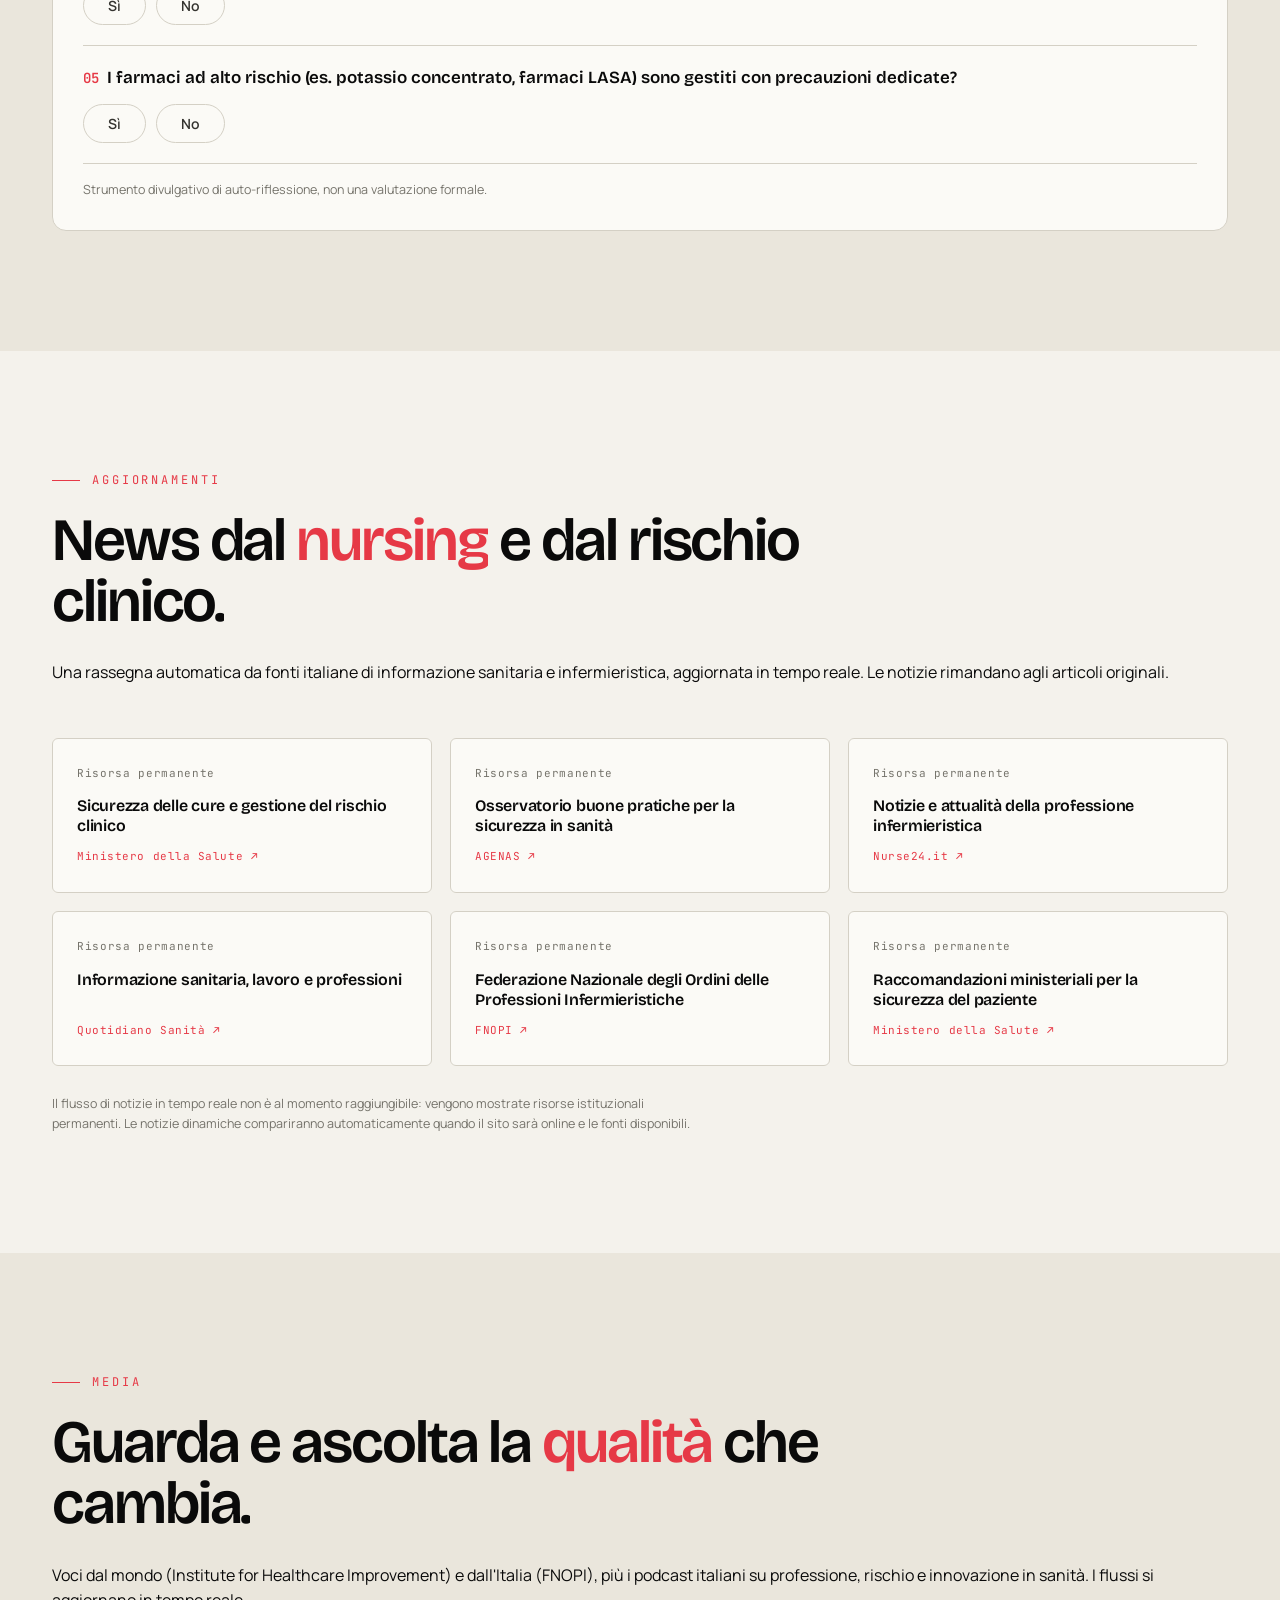
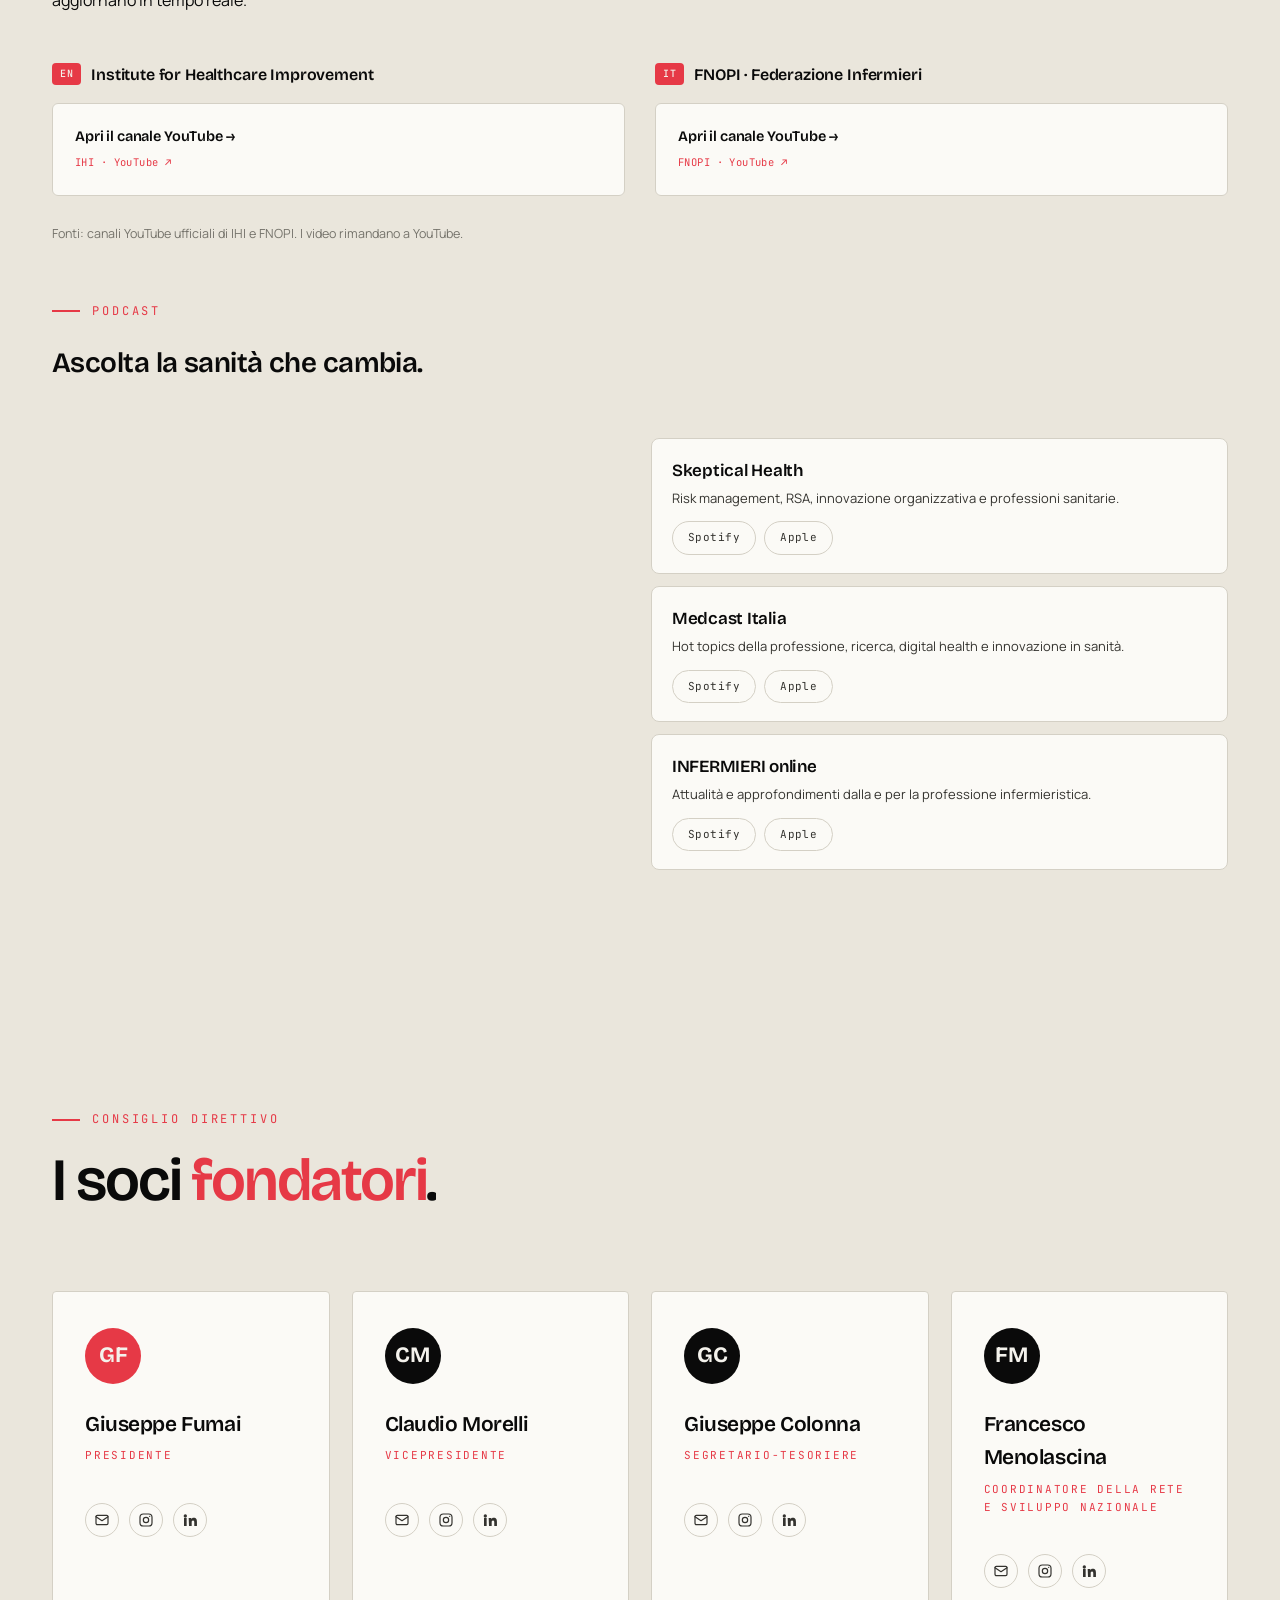
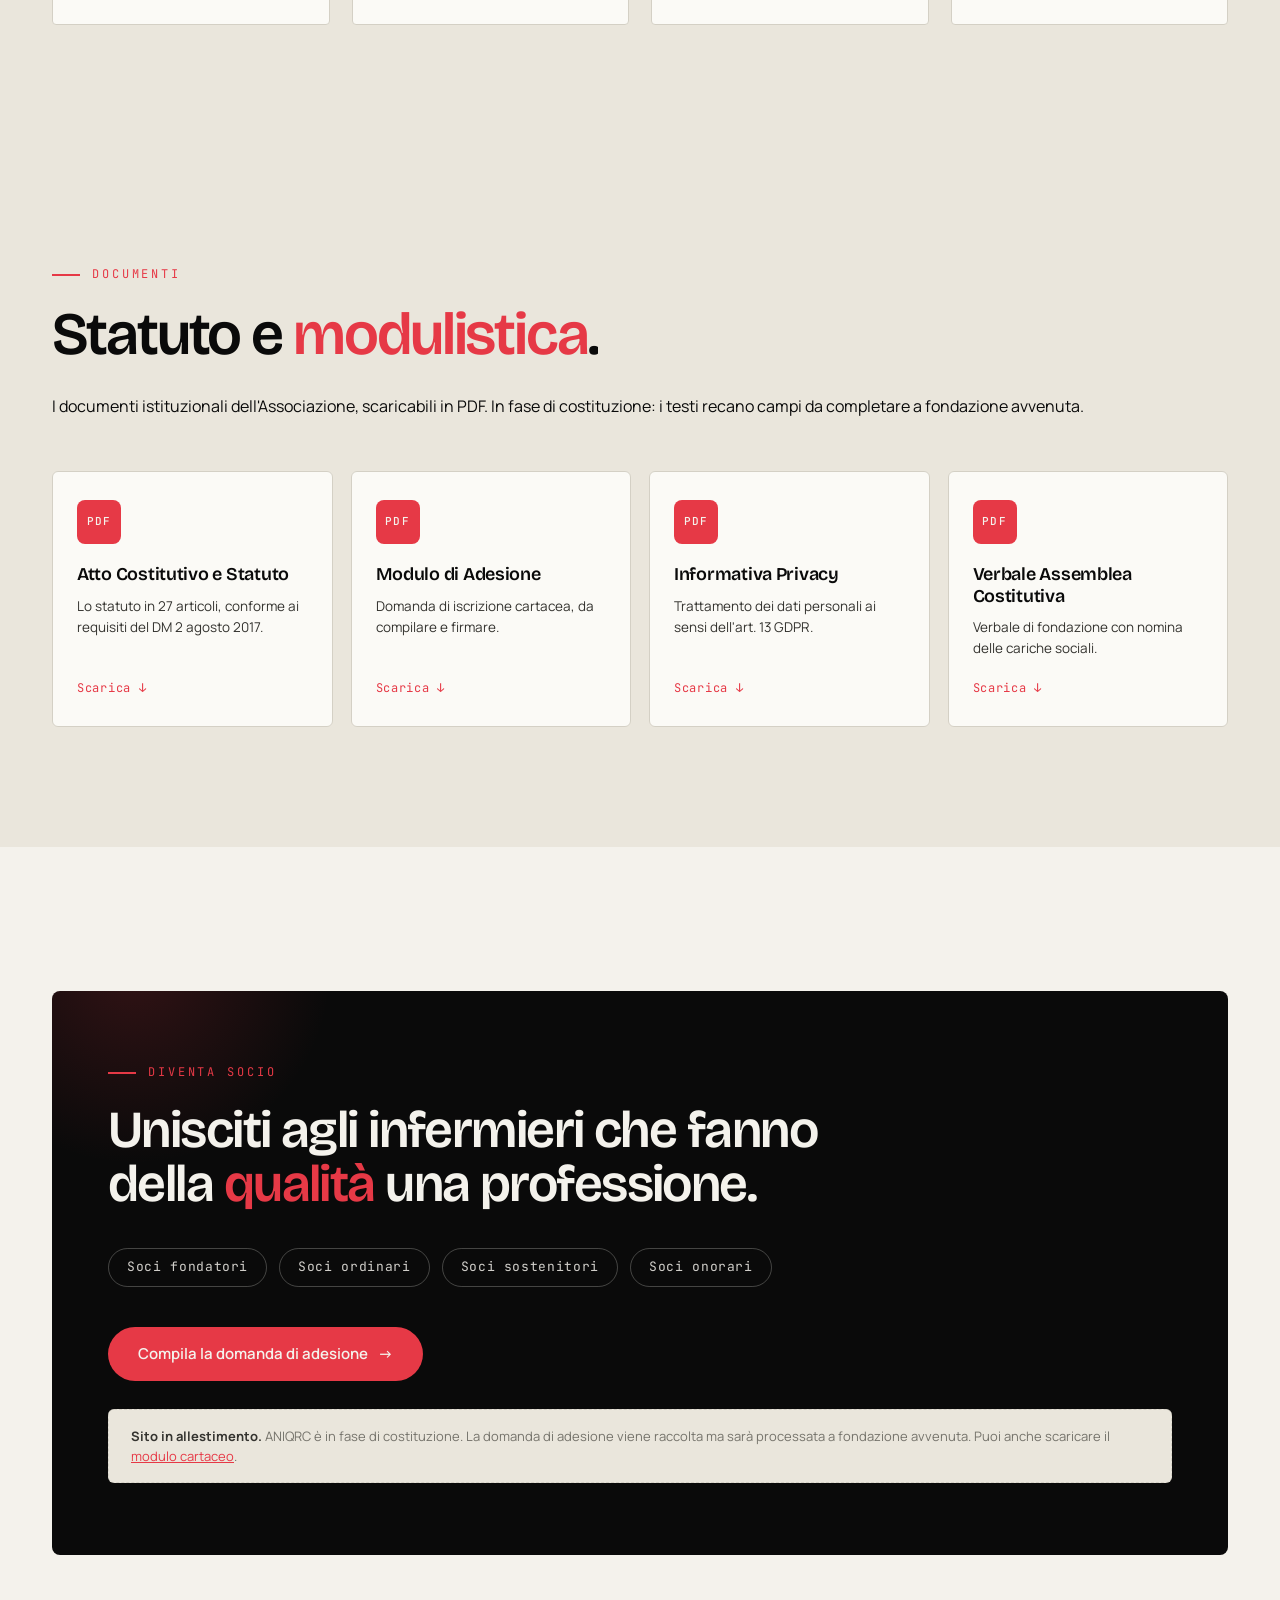
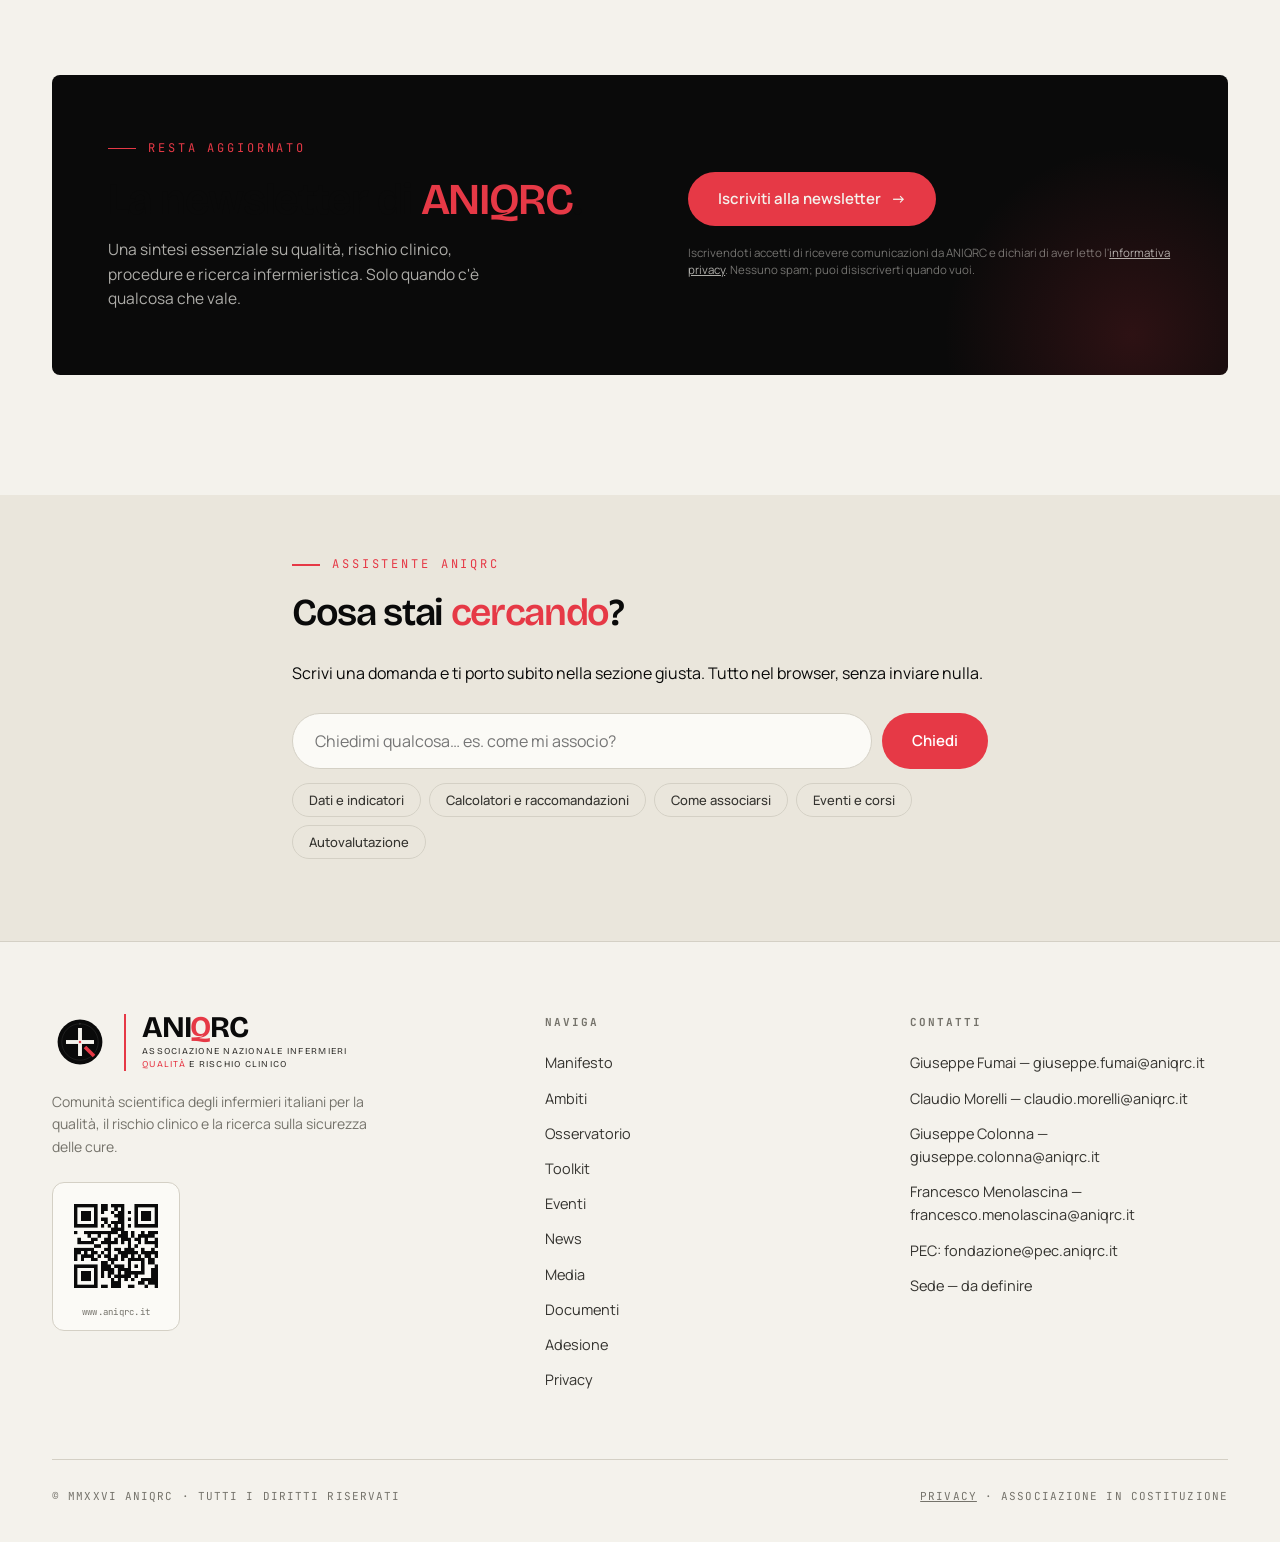
==== commit ba915b78: "Add files via upload" ====
--- a/index.html
+++ b/index.html
@@ -1,4 +1,5 @@
 <!DOCTYPE html>
+<!-- build 2026-05-26 -->
 <html lang="it">
 <head>
 <meta charset="UTF-8">
@@ -1013,31 +1014,86 @@
 .tl-h{font-family:'Bricolage Grotesque',sans-serif;font-weight:600;font-size:19px;color:var(--ink);margin:4px 0 6px;letter-spacing:-.01em;}
 .tl-p{font-size:14.5px;line-height:1.6;color:var(--ink-soft);max-width:620px;}
 
-/* === HERO HEXAGON BURST (home only) === */
-.hexfx{ position:absolute; left:100%; top:0; width:240px; height:100%; margin-left:26px; pointer-events:none; z-index:3; perspective:760px; }
+/* === HERO DOT BURST (home only) === */
+.hexfx{ position:absolute; left:100%; top:0; width:300px; height:100%; margin-left:20px; pointer-events:none; z-index:3; }
 @media (max-width:1180px){ .hexfx{ display:none; } }
-.hx-dot{ position:absolute; left:var(--sx,0); top:var(--sy,0); width:13px; height:13px; border-radius:50%; background:var(--accent); transform:translate(-50%,-50%); opacity:0; box-shadow:0 0 0 0 rgba(230,57,70,.4); transition:left .6s cubic-bezier(.5,0,.2,1), top .6s cubic-bezier(.5,0,.2,1), opacity .3s, box-shadow .3s; }
-.hexfx.go .hx-dot{ opacity:1; left:120px; top:74px; box-shadow:0 0 16px 5px rgba(230,57,70,.5); }
-.hexfx.burst .hx-dot{ opacity:0; }
-.hx{ position:absolute; left:78px; top:37px; width:84px; height:74px; display:flex; align-items:center; justify-content:center;
-  clip-path:polygon(25% 0%,75% 0%,100% 50%,75% 100%,25% 100%,0% 50%);
-  background:linear-gradient(145deg,#F2616E 0%,#E63946 48%,#B81D2B 100%);
-  opacity:0; transform:translate(0,0) scale(0);
-  transition:transform .7s cubic-bezier(.34,1.56,.64,1), opacity .5s;
-  filter:drop-shadow(0 9px 13px rgba(176,32,46,.34)); transform-style:preserve-3d; will-change:transform,opacity; }
-.hx::before{ content:''; position:absolute; inset:0; clip-path:inherit; background:linear-gradient(160deg,rgba(255,255,255,.30),transparent 46%); }
-.hx span{ position:relative; font-family:'Bricolage Grotesque',sans-serif; font-weight:600; font-size:11px; line-height:1.12; color:#fff; text-align:center; padding:0 7px; letter-spacing:.005em; }
-.hexfx.burst .hx{ opacity:1; transform:translate(var(--dx),var(--dy)) scale(var(--s,1)) rotateX(var(--rx,7deg)) rotateY(var(--ry,-10deg)); }
-.hx1{ --dx:0; --dy:0; --s:1.14; --rx:6deg; --ry:-7deg; z-index:5; filter:drop-shadow(0 16px 22px rgba(176,32,46,.46)); }
-.hx2{ --dx:-63px; --dy:-37px; --s:.95; --rx:11deg; --ry:-15deg; transition-delay:.06s; }
-.hx3{ --dx:63px;  --dy:-37px; --s:.95; --rx:11deg; --ry:9deg;  transition-delay:.11s; }
-.hx4{ --dx:-63px; --dy:37px;  --s:.95; --rx:-9deg; --ry:-15deg; transition-delay:.16s; }
-.hx5{ --dx:63px;  --dy:37px;  --s:.95; --rx:-9deg; --ry:9deg;  transition-delay:.21s; }
-@media (prefers-reduced-motion:reduce){ .hexfx .hx-dot{ display:none; } .hexfx .hx{ transition:none; } }
+.hx-dot{ position:absolute; left:var(--sx,0); top:var(--sy,0); width:14px; height:14px; border-radius:50%; background:var(--accent); transform:translate(-50%,-50%); opacity:0; transition:left 1.5s cubic-bezier(.4,0,.3,1), top 1.5s cubic-bezier(.4,0,.3,1), opacity .7s ease; }
+.hexfx.go .hx-dot{ opacity:1; left:100px; top:80px; animation:dotPulse 1.2s ease-in-out infinite; }
+.hexfx .hx-dot.out{ opacity:0 !important; animation:none; }
+.dot-particle{ position:absolute; border-radius:50%; transform:translate(-50%,-50%); pointer-events:none; }
+@keyframes dotPulse{ 0%{ box-shadow:0 0 0 0 rgba(230,57,70,.5); } 70%{ box-shadow:0 0 0 12px rgba(230,57,70,0); } 100%{ box-shadow:0 0 0 0 rgba(230,57,70,0); } }
+@media (prefers-reduced-motion:reduce){ .hexfx{ display:none; } }
+
+/* === ASSISTENTE (intent router) === */
+.ask{ margin-top:40px; max-width:720px; }
+.ask-bar{ display:flex; gap:10px; }
+.ask-bar input{ flex:1; font-family:'Manrope',sans-serif; font-size:16px; padding:16px 22px; border:1.5px solid var(--rule); border-radius:100px; background:var(--bg-card); color:var(--ink); outline:none; transition:border-color .2s; }
+.ask-bar input:focus{ border-color:var(--accent); }
+.ask-bar button{ font-family:'Manrope',sans-serif; font-weight:600; font-size:15px; padding:0 30px; border-radius:100px; border:none; background:var(--accent); color:#fff; cursor:pointer; transition:background .2s; }
+.ask-bar button:hover{ background:var(--accent-deep); }
+.ask-chips{ display:flex; flex-wrap:wrap; gap:8px; margin-top:14px; }
+.chip{ font-family:'Manrope',sans-serif; font-size:13px; font-weight:500; padding:7px 16px; border-radius:100px; border:1px solid var(--rule); background:transparent; color:var(--ink-soft); cursor:pointer; transition:all .2s; text-decoration:none; }
+.chip:hover{ border-color:var(--ink); color:var(--ink); }
+.ask-results{ margin-top:22px; display:flex; flex-direction:column; gap:12px; }
+.ask-card{ background:var(--bg-card); border:1px solid var(--rule); border-left:3px solid var(--accent); border-radius:10px; padding:22px 24px; opacity:0; transform:translateY(8px); animation:askIn .4s forwards; }
+@keyframes askIn{ to{ opacity:1; transform:none; } }
+.ask-card h4{ font-family:'Bricolage Grotesque',sans-serif; font-weight:600; font-size:18px; color:var(--ink); margin:0 0 6px; }
+.ask-card p{ font-size:14.5px; line-height:1.55; color:var(--ink-soft); margin:0 0 14px; }
+.ask-cta{ display:inline-flex; align-items:center; gap:6px; font-family:'Manrope',sans-serif; font-weight:600; font-size:14px; color:#fff; background:var(--ink); padding:10px 22px; border-radius:100px; text-decoration:none; transition:background .2s; }
+.ask-cta:hover{ background:var(--accent); }
+@media(max-width:560px){ .ask-bar{ flex-direction:column; } .ask-bar button{ padding:15px; } }
+
+/* === NAV SEARCH (lente) === */
+.nav-search{ display:inline-flex; align-items:center; justify-content:center; width:38px; height:38px; border-radius:50%; border:1.5px solid var(--rule); color:var(--ink-soft); background:transparent; transition:border-color .2s, color .2s; flex:0 0 auto; text-decoration:none; }
+.nav-search:hover{ border-color:var(--accent); color:var(--accent); }
+.nav-search svg{ width:17px; height:17px; display:block; }
+@media (max-width:860px){ .nav-links a.nav-search{ display:inline-flex; } }
+
+/* ===== B (premium) + C (dark mode + spotlight) ===== */
+/* paper grain */
+.grain{ position:fixed; inset:0; z-index:1; pointer-events:none; opacity:.05; mix-blend-mode:multiply;
+  background-image:url("data:image/svg+xml,%3Csvg xmlns='http://www.w3.org/2000/svg' width='160' height='160'%3E%3Cfilter id='n'%3E%3CfeTurbulence type='fractalNoise' baseFrequency='0.85' numOctaves='2' stitchTiles='stitch'/%3E%3C/filter%3E%3Crect width='100%25' height='100%25' filter='url(%23n)'/%3E%3C/svg%3E"); }
+html[data-theme="dark"] .grain{ mix-blend-mode:screen; opacity:.06; }
+/* hero living aurora */
+.hero::after{ animation:aurora 16s ease-in-out infinite alternate; }
+@keyframes aurora{ 0%{ transform:translate(0,0) scale(1); } 100%{ transform:translate(-26px,18px) scale(1.12); } }
+/* theme toggle */
+.nav-theme{ padding:0; cursor:pointer; font:inherit; }
+.nav-theme .ic-sun{ display:none; }
+.nav-theme .ic-moon{ display:block; }
+html[data-theme="dark"] .nav-theme .ic-sun{ display:block; }
+html[data-theme="dark"] .nav-theme .ic-moon{ display:none; }
+/* DARK TOKENS */
+html[data-theme="dark"]{ --bg:#15140F; --bg-warm:#1C1A14; --bg-card:#201E18; --ink:#F2EFE8; --ink-soft:#CFC9BD; --ink-mute:#938E83; --rule:#34322B; --rule-soft:#2A2822; --shadow:rgba(0,0,0,0.5); --accent:#F2616E; --accent-deep:#E63946; }
+html[data-theme="dark"] body{ background:var(--bg); }
+html[data-theme="dark"] nav{ background:rgba(21,20,15,0.82); }
+html[data-theme="dark"] .manifesto{ background:#100F0B; color:#F2EFE8; }
+html[data-theme="dark"] .nl-card{ background:#100F0B; }
+html[data-theme="dark"] .quiz-result.show{ background:#100F0B; }
+html[data-theme="dark"] a[data-fx]{ background:#201E18 !important; color:#F2EFE8 !important; border:1px solid var(--rule) !important; }
+html[data-theme="dark"] .ask-cta{ background:var(--accent); color:#0A0A0A; }
+html[data-theme="dark"] svg circle[r="160"]{ fill:#201E18; }
+/* TITLE WIPE */
+.sec-title.wipe{ position:relative; display:inline-block; }
+.sec-title.wipe .t{ opacity:0; }
+.sec-title.wipe.in .t{ opacity:1; transition:opacity .01s .4s; }
+.sec-title.wipe::after{ content:''; position:absolute; inset:0; background:var(--accent); transform:scaleX(0); transform-origin:left center; pointer-events:none; }
+.sec-title.wipe.in::after{ animation:secWipe .9s cubic-bezier(.7,0,.2,1) forwards; }
+@keyframes secWipe{ 0%{transform:scaleX(0);transform-origin:left center;} 45%{transform:scaleX(1);transform-origin:left center;} 55%{transform:scaleX(1);transform-origin:right center;} 100%{transform:scaleX(0);transform-origin:right center;} }
+/* MAGNETIC */
+.magnetic{ transition:transform .25s cubic-bezier(.2,.8,.2,1); will-change:transform; }
+/* SPOTLIGHT */
+.manifesto .wrap{ position:relative; z-index:1; }
+.nl-card > .nl-left, .nl-card > .nl-right{ position:relative; z-index:1; }
+.spot{ position:absolute; inset:0; pointer-events:none; opacity:0; transition:opacity .35s; z-index:0; background:radial-gradient(220px circle at var(--mx,50%) var(--my,50%), rgba(255,255,255,.10), transparent 62%); }
+.nl-card > .spot, .manifesto > .spot{ z-index:0; }
+.spot.on{ opacity:1; }
+@media (prefers-reduced-motion:reduce){ .sec-title.wipe .t{ opacity:1; } .sec-title.wipe::after{ display:none; } .magnetic{ transition:none; } .spot{ display:none; } .hero::after{ animation:none; } }
 </style>
-<script>document.documentElement.className += ' js';</script>
+<script>document.documentElement.className += ' js';try{if(localStorage.getItem('aniqrc-theme')==='dark')document.documentElement.setAttribute('data-theme','dark');}catch(e){}</script>
 </head>
 <body>
+<div class="grain" aria-hidden="true"></div>
 
 <!-- ============ NAV ============ -->
 <nav id="nav">
@@ -1061,6 +1117,8 @@
       <a href="toolkit.html">Toolkit</a>
       <a href="eventi.html">Eventi</a>
       <a href="#documenti">Documenti</a>
+      <a href="#assistente" class="nav-search" id="navSearch" aria-label="Cerca nel sito" title="Cerca"><svg viewBox="0 0 24 24" fill="none" stroke="currentColor" stroke-width="2" stroke-linecap="round"><circle cx="11" cy="11" r="7"/><line x1="16.5" y1="16.5" x2="21" y2="21"/></svg></a>
+      <button type="button" class="nav-search nav-theme" id="navTheme" aria-label="Cambia tema chiaro/scuro" title="Tema chiaro/scuro"><svg class="ic-moon" viewBox="0 0 24 24" fill="none" stroke="currentColor" stroke-width="2" stroke-linecap="round" stroke-linejoin="round"><path d="M21 12.8A8.5 8.5 0 1 1 11.2 3 6.6 6.6 0 0 0 21 12.8z"/></svg><svg class="ic-sun" viewBox="0 0 24 24" fill="none" stroke="currentColor" stroke-width="2" stroke-linecap="round"><circle cx="12" cy="12" r="4.2"/><path d="M12 2.5v2M12 19.5v2M2.5 12h2M19.5 12h2M5 5l1.3 1.3M17.7 17.7L19 19M19 5l-1.3 1.3M6.3 17.7L5 19"/></svg></button>
       <a href="#newsletter" class="nav-cta nav-news"><span class="nl-full">Iscriviti alla newsletter</span><span class="nl-short">Newsletter</span></a>
       <a href="adesione.html" class="nav-cta">Associati</a>
     </div>
@@ -1097,18 +1155,11 @@
       <div class="hero-text">
         <h1 class="hero-acronym">ANI<span class="q">Q</span>RC</h1>
         <p class="hero-name">Associazione Nazionale Infermieri<br><span class="q">Qualità</span> e Rischio Clinico</p>
-        <div class="hexfx" aria-hidden="true">
-          <span class="hx-dot"></span>
-          <div class="hx hx1"><span>Sicurezza</span></div>
-          <div class="hx hx2"><span>Prevenzione</span></div>
-          <div class="hx hx3"><span>Audit</span></div>
-          <div class="hx hx4"><span>Esiti</span></div>
-          <div class="hx hx5"><span>Qualità</span></div>
-        </div>
-      </div>
-    </div>
-
-    <p class="hero-lead">
+        <div class="hexfx" aria-hidden="true"><span class="hx-dot"></span></div>
+      </div>
+    </div>
+
+    <p data-editable="source" data-path="/index.html" data-key="hero-lead" class="hero-lead">
       La comunità degli infermieri italiani che lavorano sulla <strong>qualità dell'assistenza</strong>, sul <strong>rischio clinico</strong>, sullo sviluppo di <strong>procedure e protocolli</strong> e sulla <strong>ricerca</strong> per la sicurezza delle cure.
     </p>
 
@@ -1185,7 +1236,7 @@
 <section class="sec-pad" id="ambiti">
   <div class="wrap">
     <div class="sec-label reveal">I quattro ambiti</div>
-    <h2 class="sec-title reveal">Una sola comunità,<br>quattro <span class="accent">discipline</span> che si parlano.</h2>
+    <h2 data-editable="source" data-path="/index.html" data-key="title-1" class="sec-title reveal">Una sola comunità,<br>quattro <span class="accent">discipline</span> che si parlano.</h2>
 
     <div class="ambiti-grid reveal">
       <div class="ambito">
@@ -1216,8 +1267,8 @@
 <section class="sec-pad" id="contesto" style="background:var(--bg-warm);">
   <div class="wrap">
     <div class="sec-label reveal">Contesto</div>
-    <h2 class="sec-title reveal">Su cosa <span class="accent">poggiamo</span>.</h2>
-    <p class="sec-intro reveal">Quattro pietre miliari, scientifiche e normative, che fondano il lavoro sulla qualità e sul rischio clinico in Italia.</p>
+    <h2 data-editable="source" data-path="/index.html" data-key="title-2" class="sec-title reveal">Su cosa <span class="accent">poggiamo</span>.</h2>
+    <p data-editable="source" data-path="/index.html" data-key="intro-1" class="sec-intro reveal">Quattro pietre miliari, scientifiche e normative, che fondano il lavoro sulla qualità e sul rischio clinico in Italia.</p>
 
     <div class="contesto-grid reveal">
       <div class="ctx">
@@ -1265,8 +1316,8 @@
 <section class="sec-pad" id="storia-sicurezza">
   <div class="wrap">
     <div class="sec-label reveal">La storia, in breve</div>
-    <h2 class="sec-title reveal">Vent'anni di <span class="accent">sicurezza delle cure</span>.</h2>
-    <p class="sec-intro reveal">Le tappe che hanno costruito, in Italia e nel mondo, la cultura della qualità e del rischio clinico.</p>
+    <h2 data-editable="source" data-path="/index.html" data-key="title-3" class="sec-title reveal">Vent'anni di <span class="accent">sicurezza delle cure</span>.</h2>
+    <p data-editable="source" data-path="/index.html" data-key="intro-2" class="sec-intro reveal">Le tappe che hanno costruito, in Italia e nel mondo, la cultura della qualità e del rischio clinico.</p>
     <div class="timeline">
       <div class="tl-item reveal"><div class="tl-year">1999</div><div class="tl-h">«To Err Is Human»</div><div class="tl-p">Il rapporto dell'Institute of Medicine porta l'errore in sanità al centro del dibattito: nasce l'approccio sistemico, che cerca le cause nei processi e non nel colpevole.</div></div>
       <div class="tl-item reveal"><div class="tl-year">2005–2008</div><div class="tl-h">Le prime Raccomandazioni ministeriali</div><div class="tl-p">Il Ministero della Salute avvia le Raccomandazioni per la sicurezza dei pazienti: indicazioni operative per prevenire gli eventi avversi più gravi.</div></div>
@@ -1282,7 +1333,7 @@
 <section class="sec-pad" id="attivita">
   <div class="wrap">
     <div class="sec-label reveal">Cosa facciamo</div>
-    <h2 class="sec-title reveal">Dalla teoria alla <span class="accent">pratica</span>.</h2>
+    <h2 data-editable="source" data-path="/index.html" data-key="title-4" class="sec-title reveal">Dalla teoria alla <span class="accent">pratica</span>.</h2>
 
     <div class="attivita-list reveal">
       <a class="att-row att-link" href="https://www.forumriskmanagement.it/index.php/convegni" target="_blank" rel="noopener">
@@ -1318,8 +1369,8 @@
 <section class="sec-pad" id="strumenti">
   <div class="wrap">
     <div class="sec-label reveal">Osservatorio · dati in tempo reale</div>
-    <h2 class="sec-title reveal">Dai principi ai <span class="accent">dati</span>.</h2>
-    <p class="sec-intro reveal">Due strumenti vivi al servizio della comunità: un osservatorio che legge la qualità delle cure in Italia attraverso i dati ufficiali, e un toolkit operativo per chi misura, valuta e fa ricerca.</p>
+    <h2 data-editable="source" data-path="/index.html" data-key="title-5" class="sec-title reveal">Dai principi ai <span class="accent">dati</span>.</h2>
+    <p data-editable="source" data-path="/index.html" data-key="intro-3" class="sec-intro reveal">Due strumenti vivi al servizio della comunità: un osservatorio che legge la qualità delle cure in Italia attraverso i dati ufficiali, e un toolkit operativo per chi misura, valuta e fa ricerca.</p>
 
     <div class="mini-obs reveal">
       <div class="mo-stat"><div class="mo-num" data-to="59" data-dec="0" data-suffix="%">0</div><div class="mo-lab">Fratture di femore operate entro 48h <span>· mediana naz. 2023</span></div></div>
@@ -1350,8 +1401,8 @@
 <section class="sec-pad" id="autovalutazione" style="background:var(--bg-warm);">
   <div class="wrap">
     <div class="sec-label reveal">Mettiti alla prova</div>
-    <h2 class="sec-title reveal">Quanto è sicura la tua <span class="accent">pratica</span>?</h2>
-    <p class="sec-intro reveal">Cinque domande rapide sulla sicurezza delle cure: rispondi e ottieni subito un punteggio con qualche spunto. Resta tutto nel tuo browser, nessun dato viene inviato.</p>
+    <h2 data-editable="source" data-path="/index.html" data-key="title-6" class="sec-title reveal">Quanto è sicura la tua <span class="accent">pratica</span>?</h2>
+    <p data-editable="source" data-path="/index.html" data-key="intro-4" class="sec-intro reveal">Cinque domande rapide sulla sicurezza delle cure: rispondi e ottieni subito un punteggio con qualche spunto. Resta tutto nel tuo browser, nessun dato viene inviato.</p>
     <div class="quiz-card reveal" id="autoQuiz">
       <div class="q-item" data-q="1"><div class="q-q"><span class="qn">01</span>Nella tua struttura si applica la checklist di sala operatoria (o un'analoga verifica pre-procedura)?</div><div class="q-opts"><button class="q-opt" data-v="1">Sì</button><button class="q-opt" data-v="0">No</button></div></div>
       <div class="q-item" data-q="2"><div class="q-q"><span class="qn">02</span>Esiste un sistema di segnalazione degli eventi avversi e dei near-miss di tipo non punitivo?</div><div class="q-opts"><button class="q-opt" data-v="1">Sì</button><button class="q-opt" data-v="0">No</button></div></div>
@@ -1368,8 +1419,8 @@
 <section class="sec-pad" id="news">
   <div class="wrap">
     <div class="sec-label reveal">Aggiornamenti</div>
-    <h2 class="sec-title reveal">News dal <span class="accent">nursing</span> e dal rischio clinico.</h2>
-    <p class="sec-intro reveal">Una rassegna automatica da fonti italiane di informazione sanitaria e infermieristica, aggiornata in tempo reale. Le notizie rimandano agli articoli originali.</p>
+    <h2 data-editable="source" data-path="/index.html" data-key="title-7" class="sec-title reveal">News dal <span class="accent">nursing</span> e dal rischio clinico.</h2>
+    <p data-editable="source" data-path="/index.html" data-key="intro-5" class="sec-intro reveal">Una rassegna automatica da fonti italiane di informazione sanitaria e infermieristica, aggiornata in tempo reale. Le notizie rimandano agli articoli originali.</p>
 
     <div id="news-list" class="news-grid reveal">
       <div class="news-loading">Caricamento delle notizie in corso…</div>
@@ -1383,8 +1434,8 @@
 <section class="sec-pad" id="media" style="background:var(--bg-warm);">
   <div class="wrap">
     <div class="sec-label reveal">Media</div>
-    <h2 class="sec-title reveal">Guarda e ascolta la <span class="accent">qualità</span> che cambia.</h2>
-    <p class="sec-intro reveal">Voci dal mondo (Institute for Healthcare Improvement) e dall'Italia (FNOPI), più i podcast italiani su professione, rischio e innovazione in sanità. I flussi si aggiornano in tempo reale.</p>
+    <h2 data-editable="source" data-path="/index.html" data-key="title-8" class="sec-title reveal">Guarda e ascolta la <span class="accent">qualità</span> che cambia.</h2>
+    <p data-editable="source" data-path="/index.html" data-key="intro-6" class="sec-intro reveal">Voci dal mondo (Institute for Healthcare Improvement) e dall'Italia (FNOPI), più i podcast italiani su professione, rischio e innovazione in sanità. I flussi si aggiornano in tempo reale.</p>
 
     <div class="video-channels reveal">
       <div class="video-channel">
@@ -1438,7 +1489,7 @@
 <section class="direttivo sec-pad" id="direttivo">
   <div class="wrap">
     <div class="sec-label reveal">Consiglio direttivo</div>
-    <h2 class="sec-title reveal">I soci <span class="accent">fondatori</span>.</h2>
+    <h2 data-editable="source" data-path="/index.html" data-key="title-9" class="sec-title reveal">I soci <span class="accent">fondatori</span>.</h2>
 
     <div class="dir-grid reveal">
       <div class="dir-card pres">
@@ -1489,8 +1540,8 @@
 <section class="sec-pad" id="documenti" style="background:var(--bg-warm);">
   <div class="wrap">
     <div class="sec-label reveal">Documenti</div>
-    <h2 class="sec-title reveal">Statuto e <span class="accent">modulistica</span>.</h2>
-    <p class="sec-intro reveal">I documenti istituzionali dell'Associazione, scaricabili in PDF. In fase di costituzione: i testi recano campi da completare a fondazione avvenuta.</p>
+    <h2 data-editable="source" data-path="/index.html" data-key="title-10" class="sec-title reveal">Statuto e <span class="accent">modulistica</span>.</h2>
+    <p data-editable="source" data-path="/index.html" data-key="intro-7" class="sec-intro reveal">I documenti istituzionali dell'Associazione, scaricabili in PDF. In fase di costituzione: i testi recano campi da completare a fondazione avvenuta.</p>
 
     <div class="doc-grid reveal">
       <a class="doc-card" href="documenti/Statuto_ANIQRC.pdf" target="_blank" rel="noopener">
@@ -1556,6 +1607,29 @@
         <a class="btn btn-primary nl-btn" href="https://preview.mailerlite.io/forms/2370746/188160515817604860/share" target="_blank" rel="noopener">Iscriviti alla newsletter <span class="arrow">→</span></a>
         <p class="nl-privacy">Iscrivendoti accetti di ricevere comunicazioni da ANIQRC e dichiari di aver letto l'<a href="privacy.html" style="color:rgba(244,242,236,0.7);">informativa privacy</a>. Nessuno spam; puoi disiscriverti quando vuoi.</p>
       </div>
+    </div>
+  </div>
+</section>
+
+<!-- ============ ASSISTENTE (cerca) ============ -->
+<section class="sec-pad" id="assistente" style="background:var(--bg-warm);padding-top:60px;padding-bottom:60px;">
+  <div class="wrap" style="max-width:760px;">
+    <div class="sec-label reveal">Assistente ANIQRC</div>
+    <h2 data-editable="source" data-path="/index.html" data-key="title-11" class="sec-title reveal" style="font-size:clamp(26px,4vw,38px);">Cosa stai <span class="accent">cercando</span>?</h2>
+    <p data-editable="source" data-path="/index.html" data-key="intro-8" class="sec-intro reveal" style="margin-bottom:0;">Scrivi una domanda e ti porto subito nella sezione giusta. Tutto nel browser, senza inviare nulla.</p>
+    <div class="ask reveal" style="margin-top:26px;max-width:100%;">
+      <div class="ask-bar">
+        <input id="askInput" type="text" autocomplete="off" placeholder="Chiedimi qualcosa… es. come mi associo?" aria-label="Fai una domanda" />
+        <button id="askBtn" type="button">Chiedi</button>
+      </div>
+      <div class="ask-chips">
+        <button class="chip" data-q="dove trovo i dati sulla qualita">Dati e indicatori</button>
+        <button class="chip" data-q="dove sono i calcolatori e le raccomandazioni">Calcolatori e raccomandazioni</button>
+        <button class="chip" data-q="come mi associo">Come associarsi</button>
+        <button class="chip" data-q="quali eventi e corsi ci sono">Eventi e corsi</button>
+        <button class="chip" data-q="voglio fare il test di autovalutazione">Autovalutazione</button>
+      </div>
+      <div class="ask-results" id="askResults" aria-live="polite"></div>
     </div>
   </div>
 </section>
@@ -1956,7 +2030,7 @@
     if (window.innerWidth < 1181){ fx.style.display='none'; return; }
     var a = acr.getBoundingClientRect(), f = fx.getBoundingClientRect();
     // hide if there is not enough room on the right
-    if (a.right + 26 + 230 > window.innerWidth - 12){ fx.style.display='none'; return; }
+    if (a.right + 20 + 180 > window.innerWidth - 10){ fx.style.display='none'; return; }
     fx.style.display='';
     fx.style.setProperty('--sx', (a.right - f.left) + 'px');
     fx.style.setProperty('--sy', (a.top + a.height*0.46 - f.top) + 'px');
@@ -1964,12 +2038,184 @@
   place();
   window.addEventListener('resize', place);
   if (fx.style.display==='none') return;
-  if (reduce){ fx.classList.add('burst'); return; }
+  if (reduce) return;
+  function explode(){
+    var dot=fx.querySelector('.hx-dot'); if(dot) dot.classList.add('out');
+    var colors=['#E63946','#E63946','#0A0A0A','#0A0A0A','#FFFFFF','#FFFFFF'];
+    for(var i=0;i<16;i++){
+      var p=document.createElement('span'); p.className='dot-particle';
+      var size=(4+Math.random()*9);
+      var col=colors[(Math.random()*colors.length)|0];
+      p.style.width=p.style.height=size.toFixed(1)+'px';
+      p.style.left='100px'; p.style.top='80px'; p.style.background=col;
+      if(col==='#FFFFFF') p.style.boxShadow='0 0 0 1px rgba(10,10,10,.12)';
+      fx.appendChild(p);
+      var ang=Math.random()*Math.PI*2, dist=34+Math.random()*82;
+      var dx=Math.cos(ang)*dist, dy=Math.sin(ang)*dist*0.8;
+      var dur=950+Math.random()*650, del=Math.random()*180;
+      if(p.animate){
+        p.animate([
+          {transform:'translate(-50%,-50%) translate(0px,0px) scale(.4)',opacity:0,offset:0},
+          {opacity:1,offset:.10},{opacity:.35,offset:.32},{opacity:1,offset:.52},{opacity:.4,offset:.72},
+          {transform:'translate(-50%,-50%) translate('+dx.toFixed(1)+'px,'+dy.toFixed(1)+'px) scale(1)',opacity:.85,offset:.86},
+          {transform:'translate(-50%,-50%) translate('+(dx*1.1).toFixed(1)+'px,'+(dy*1.1).toFixed(1)+'px) scale(.5)',opacity:0,offset:1}
+        ],{duration:dur,delay:del,easing:'cubic-bezier(.2,.7,.3,1)',fill:'forwards'});
+      }
+      (function(el,t){ setTimeout(function(){ if(el.parentNode) el.parentNode.removeChild(el); }, t); })(p, dur+del+160);
+    }
+  }
   setTimeout(function(){
     if (fx.style.display==='none') return;
-    fx.classList.add('go');
-    setTimeout(function(){ fx.classList.add('burst'); }, 650);
-  }, 1500);
+    fx.classList.add('go');        // il puntino rosso appare, si muove lentamente e lampeggia
+    setTimeout(explode, 1700);     // poi esplode in tanti puntini lampeggianti che si dissolvono
+  }, 1200);
+})();
+</script>
+<script>
+(function(){
+  var input=document.getElementById('askInput'), btn=document.getElementById('askBtn'), out=document.getElementById('askResults');
+  if(!input||!out) return;
+  var INTENTS=[
+    {title:"Osservatorio dei dati", href:"osservatorio.html", cta:"Apri l'Osservatorio",
+     answer:"Indicatori ufficiali su qualità e sicurezza delle cure in Italia: esiti clinici, LEA regionali, mappa e confronti nel tempo.",
+     kw:["dati","dato","indicatori","indicatore","statistiche","statistica","numeri","numero","esiti","esito","mortalita","femore","fratture","frattura","infermieri","infermiere","lea","mappa","regioni","regione","regionale","divario","pne","performance","grafici","grafico","monitoraggio","osservatorio","sicurezza delle cure","nord sud"]},
+    {title:"Toolkit operativo", href:"toolkit.html", cta:"Apri il Toolkit",
+     answer:"Calcolatori (Kappa di Cohen, dimensione del campione), le 19 Raccomandazioni ministeriali e una libreria di strumenti validati.",
+     kw:["strumenti","strumento","toolkit","calcolatori","calcolatore","calcolo","kappa","cohen","campione","sample","raccomandazioni","raccomandazione","linee guida","linea guida","prom","proms","prem","prems","mmat","prisma","metodi","metodo","libreria","appraisal","checklist","ministeriali"]},
+    {title:"Eventi e formazione", href:"eventi.html", cta:"Vai agli Eventi",
+     answer:"Congressi, corsi ECM e appuntamenti formativi dell'associazione.",
+     kw:["eventi","evento","congressi","congresso","corsi","corso","formazione","ecm","webinar","convegni","convegno","seminari","seminario","appuntamenti","appuntamento","calendario","prossimi eventi"]},
+    {title:"Associarsi ad ANIQRC", href:"adesione.html", cta:"Scopri come associarti",
+     answer:"Come diventare socio: requisiti, quota associativa e modulo di adesione.",
+     kw:["iscriversi","iscrizione","iscrivermi","iscrivere","iscrivo","associarsi","associarmi","associo","socio","soci","tesseramento","tessera","quota","quote","aderire","adesione","membership","diventare socio","entrare"]},
+    {title:"Autovalutazione", href:"#autovalutazione", cta:"Fai il test",
+     answer:"Un test rapido di 5 domande per capire quanto è sicura la tua pratica.",
+     kw:["test","quiz","autovalutazione","valutazione","valutarmi","valutare","punteggio","check","verifica","mettermi alla prova","quanto sicura","quanto e sicura","quanto sono sicuro","quanto siamo sicuri","sicura","struttura","pratica","reparto","sono pronto","siamo pronti","pronta"]},
+    {title:"Documenti", href:"#documenti", cta:"Vai ai Documenti",
+     answer:"Statuto, atto costitutivo e modulistica scaricabili in PDF.",
+     kw:["documenti","documento","statuto","modulistica","modulo","moduli","atto costitutivo","regolamento","pdf","scaricare","download","carte"]},
+    {title:"Chi siamo", href:"#manifesto", cta:"Leggi il Manifesto",
+     answer:"Chi siamo, perché nasce ANIQRC e i valori che ci guidano.",
+     kw:["chi siamo","chi siete","manifesto","missione","mission","valori","scopo","obiettivi","identita","cosa fate","perche esiste","perche nasce"]},
+    {title:"I nostri ambiti", href:"#ambiti", cta:"Esplora gli Ambiti",
+     answer:"Le quattro aree in cui operiamo: rischio clinico, quality improvement, processi e ricerca.",
+     kw:["ambiti","ambito","discipline","disciplina","aree","area","rischio clinico","risk management","quality improvement","miglioramento","ricerca","processi","governance","temi","segnalazione","segnalo","segnala","segnalare","evento avverso","eventi sentinella","near miss","incident reporting","reporting","root cause","audit clinici","audit"]},
+    {title:"Video e podcast", href:"#media", cta:"Vai a Media",
+     answer:"Contenuti video e podcast su qualità, rischio e professione infermieristica.",
+     kw:["video","podcast","ascoltare","ascolto","guardare","canale","youtube","spotify","multimedia","contenuti","interviste"]},
+    {title:"Consiglio direttivo", href:"#direttivo", cta:"Vedi il Direttivo",
+     answer:"I soci fondatori e i ruoli del consiglio direttivo dell'associazione.",
+     kw:["direttivo","consiglio","fondatori","fondatore","presidente","vicepresidente","segretario","tesoriere","membri","persone","chi guida","fumai","morelli","colonna","menolascina"]},
+    {title:"Contatti e newsletter", href:"#newsletter", cta:"Vai alla Newsletter",
+     answer:"Iscriviti alla newsletter per restare aggiornato sulle attività dell'associazione.",
+     kw:["contatti","contatto","contattare","scrivere","scrivervi","scriverci","email","mail","posta","newsletter","aggiornamenti"]},
+    {title:"News", href:"#news", cta:"Leggi le News",
+     answer:"Le ultime notizie su sanità, qualità e sicurezza delle cure.",
+     kw:["news","notizie","novita","ultime notizie","rassegna","articoli","attualita"]},
+    {title:"Storia e normativa", href:"#storia-sicurezza", cta:"Vedi la timeline",
+     answer:"La linea del tempo della sicurezza delle cure: dalla Legge Gelli-Bianco al DM 77 e all'EHDS.",
+     kw:["storia","normativa","leggi","legge","gelli","gelli bianco","dm 70","dm 77","ehds","timeline","linea del tempo","evoluzione","cronologia","decreto"]},
+    {title:"Contesto e fonti", href:"#contesto", cta:"Vai al Contesto",
+     answer:"I riferimenti normativi e le fonti istituzionali ufficiali su cui ci basiamo.",
+     kw:["fonti","fonte","riferimenti","ministero","agenas","iss","who","oms","fnopi","istituzionali","standard","iso","jci","su cosa poggiamo"]}
+  ];
+  function norm(s){ return (s||'').toLowerCase().normalize('NFD').replace(/[\u0300-\u036f]/g,'').replace(/[^a-z0-9 ]/g,' ').replace(/\s+/g,' ').trim(); }
+  function lev(a,b){ var m=a.length,n=b.length; if(Math.abs(m-n)>1) return 2; var d=[],i,j; for(i=0;i<=m;i++) d[i]=[i]; for(j=0;j<=n;j++) d[0][j]=j; for(i=1;i<=m;i++){ for(j=1;j<=n;j++){ var c=a.charAt(i-1)===b.charAt(j-1)?0:1; d[i][j]=Math.min(d[i-1][j]+1,d[i][j-1]+1,d[i-1][j-1]+c); } } return d[m][n]; }
+  function score(q,it){
+    var n=norm(q); if(!n) return 0;
+    var toks=n.split(' ').filter(function(t){return t.length>=2;}); var sc=0;
+    it.kw.forEach(function(kw){
+      if(kw.indexOf(' ')>=0){ if(n.indexOf(kw)>=0) sc+=3.2; return; }
+      toks.forEach(function(t){
+        if(t===kw) sc+=2.2;
+        else if(t.length>=4 && kw.length>=4 && (t.indexOf(kw)>=0||kw.indexOf(t)>=0)) sc+=1.3;
+        else if(t.length>=4 && kw.length>=4 && lev(t,kw)<=1) sc+=1.1;
+      });
+    });
+    return sc;
+  }
+  function esc(x){ return String(x).replace(/&/g,'&amp;').replace(/</g,'&lt;').replace(/>/g,'&gt;'); }
+  function render(q){
+    out.innerHTML='';
+    if(!q.trim()) return;
+    var ranked=INTENTS.map(function(it){ return {it:it,s:score(q,it)}; }).sort(function(a,b){ return b.s-a.s; });
+    if(ranked[0].s<1.2){
+      var f=document.createElement('div'); f.className='ask-card';
+      f.innerHTML='<h4>Non sono sicuro di aver capito</h4><p>Prova a riformulare la domanda, oppure parti da queste sezioni:</p>'+
+        '<div class="ask-chips"><a class="chip" href="osservatorio.html">Osservatorio</a><a class="chip" href="toolkit.html">Toolkit</a><a class="chip" href="eventi.html">Eventi</a><a class="chip" href="adesione.html">Associarsi</a><a class="chip" href="#documenti">Documenti</a></div>';
+      out.appendChild(f); return;
+    }
+    var best=ranked[0].s;
+    var top=ranked.filter(function(r){ return r.s>=1.2 && r.s>=best*0.62; }).slice(0,3);
+    top.forEach(function(r,i){
+      var it=r.it, c=document.createElement('div'); c.className='ask-card'; c.style.animationDelay=(i*0.06)+'s';
+      c.innerHTML='<h4>'+esc(it.title)+'</h4><p>'+esc(it.answer)+'</p><a class="ask-cta" href="'+it.href+'">'+esc(it.cta)+' \u2192</a>';
+      out.appendChild(c);
+    });
+  }
+  btn.addEventListener('click', function(){ render(input.value); });
+  input.addEventListener('keydown', function(e){ if(e.key==='Enter'){ e.preventDefault(); render(input.value); } });
+  var t; input.addEventListener('input', function(){ clearTimeout(t); t=setTimeout(function(){ render(input.value); }, 220); });
+  document.querySelectorAll('#assistente .ask-chips .chip[data-q]').forEach(function(ch){
+    ch.addEventListener('click', function(){ input.value=ch.getAttribute('data-q'); render(input.value); input.focus(); });
+  });
+  var navSearch=document.getElementById('navSearch');
+  if(navSearch){ navSearch.addEventListener('click', function(e){ e.preventDefault(); var sec=document.getElementById('assistente'); if(sec){ sec.scrollIntoView({behavior:'smooth',block:'start'}); setTimeout(function(){ try{ input.focus({preventScroll:true}); }catch(_){ input.focus(); } }, 650); } }); }
+})();
+</script>
+<script>
+(function(){
+  var root=document.documentElement;
+  var reduce = window.matchMedia && matchMedia('(prefers-reduced-motion: reduce)').matches;
+  var fine = !window.matchMedia || matchMedia('(pointer:fine)').matches;
+
+  // THEME TOGGLE + persistence
+  var meta=document.querySelector('meta[name="theme-color"]');
+  function applyMeta(){ if(meta) meta.setAttribute('content', root.getAttribute('data-theme')==='dark' ? '#15140F' : '#0A0A0A'); }
+  applyMeta();
+  var tbtn=document.getElementById('navTheme');
+  if(tbtn){ tbtn.addEventListener('click', function(){
+    var isDark = root.getAttribute('data-theme')==='dark';
+    if(isDark){ root.removeAttribute('data-theme'); try{localStorage.setItem('aniqrc-theme','light');}catch(e){} }
+    else { root.setAttribute('data-theme','dark'); try{localStorage.setItem('aniqrc-theme','dark');}catch(e){} }
+    applyMeta();
+  }); }
+
+  // TITLE WIPE
+  var titles=[].slice.call(document.querySelectorAll('.sec-title'));
+  titles.forEach(function(el){
+    el.classList.remove('reveal');
+    el.classList.add('wipe');
+    var span=document.createElement('span'); span.className='t'; span.innerHTML=el.innerHTML;
+    el.innerHTML=''; el.appendChild(span);
+  });
+  if(reduce || !('IntersectionObserver' in window)){
+    titles.forEach(function(el){ el.classList.add('in'); });
+  } else {
+    var io=new IntersectionObserver(function(es){ es.forEach(function(e){ if(e.isIntersecting){ e.target.classList.add('in'); io.unobserve(e.target); } }); },{threshold:.5});
+    titles.forEach(function(el){ io.observe(el); });
+  }
+
+  // MAGNETIC BUTTONS
+  if(!reduce && fine){
+    [].slice.call(document.querySelectorAll('.btn, .nav-cta, .ask-cta')).forEach(function(b){
+      b.classList.add('magnetic');
+      b.addEventListener('mousemove', function(e){ var r=b.getBoundingClientRect(); var x=e.clientX-(r.left+r.width/2), y=e.clientY-(r.top+r.height/2); b.style.transform='translate('+(x*0.25).toFixed(1)+'px,'+(y*0.4).toFixed(1)+'px)'; });
+      b.addEventListener('mouseleave', function(){ b.style.transform=''; });
+    });
+  }
+
+  // SPOTLIGHT on dark sections
+  if(!reduce && fine){
+    [].slice.call(document.querySelectorAll('.manifesto, .nl-card')).forEach(function(sec){
+      if(getComputedStyle(sec).position==='static') sec.style.position='relative';
+      var spot=document.createElement('div'); spot.className='spot'; spot.setAttribute('aria-hidden','true');
+      sec.insertBefore(spot, sec.firstChild);
+      sec.addEventListener('mousemove', function(e){ var r=sec.getBoundingClientRect(); sec.style.setProperty('--mx',(e.clientX-r.left)+'px'); sec.style.setProperty('--my',(e.clientY-r.top)+'px'); });
+      sec.addEventListener('mouseenter', function(){ spot.classList.add('on'); });
+      sec.addEventListener('mouseleave', function(){ spot.classList.remove('on'); });
+    });
+  }
 })();
 </script>
 </body>
